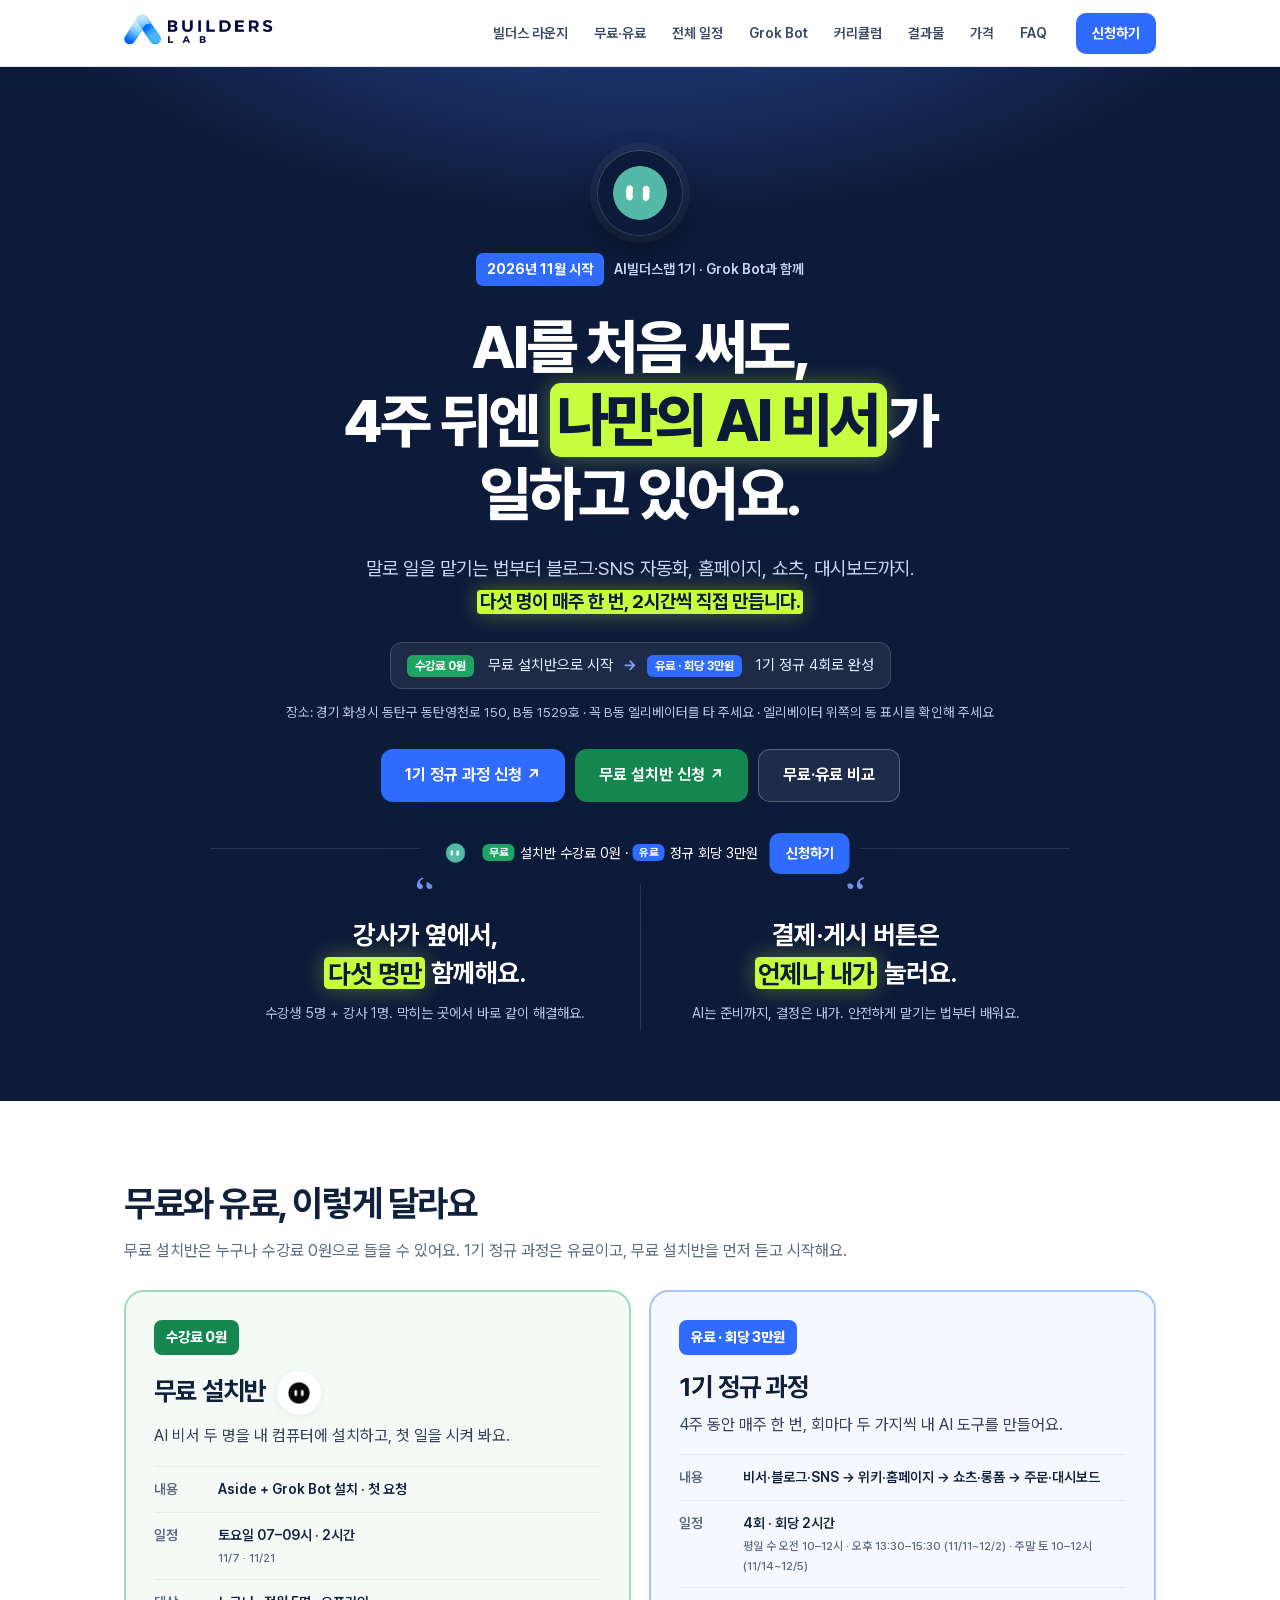
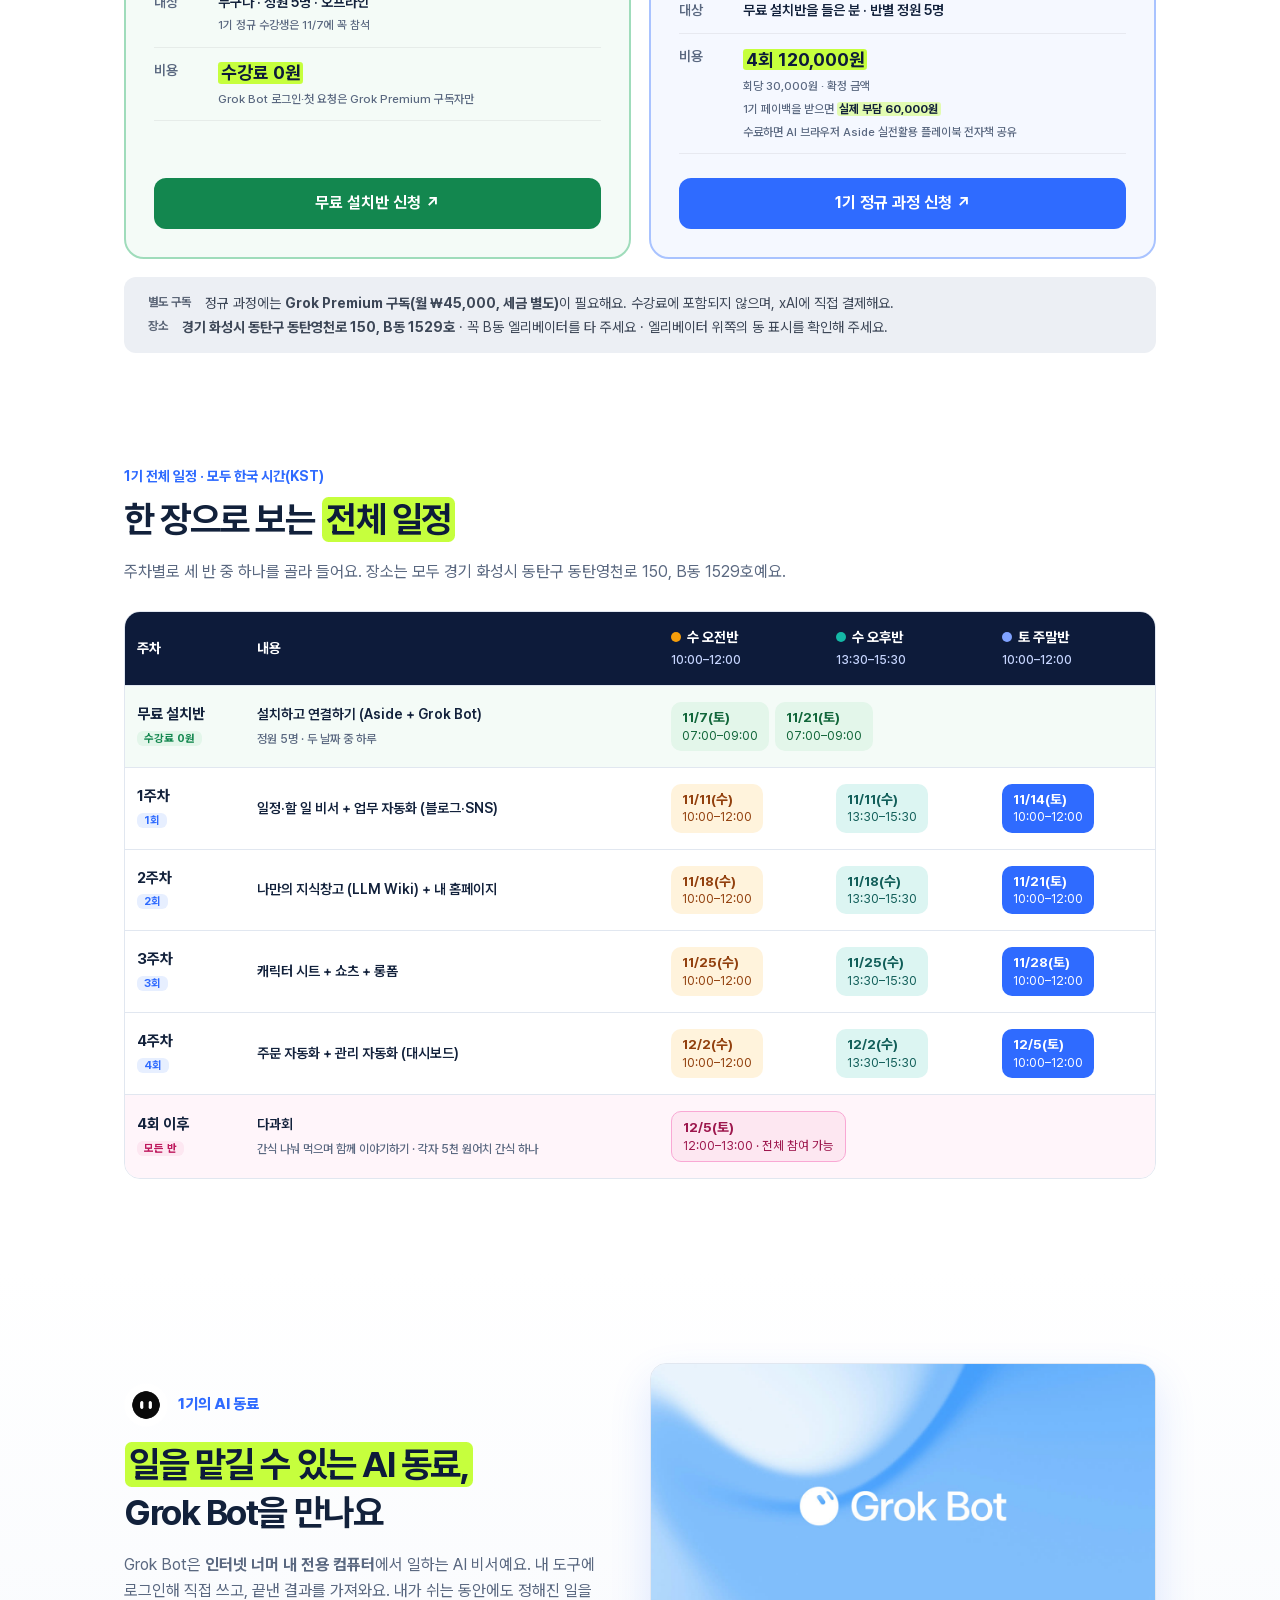
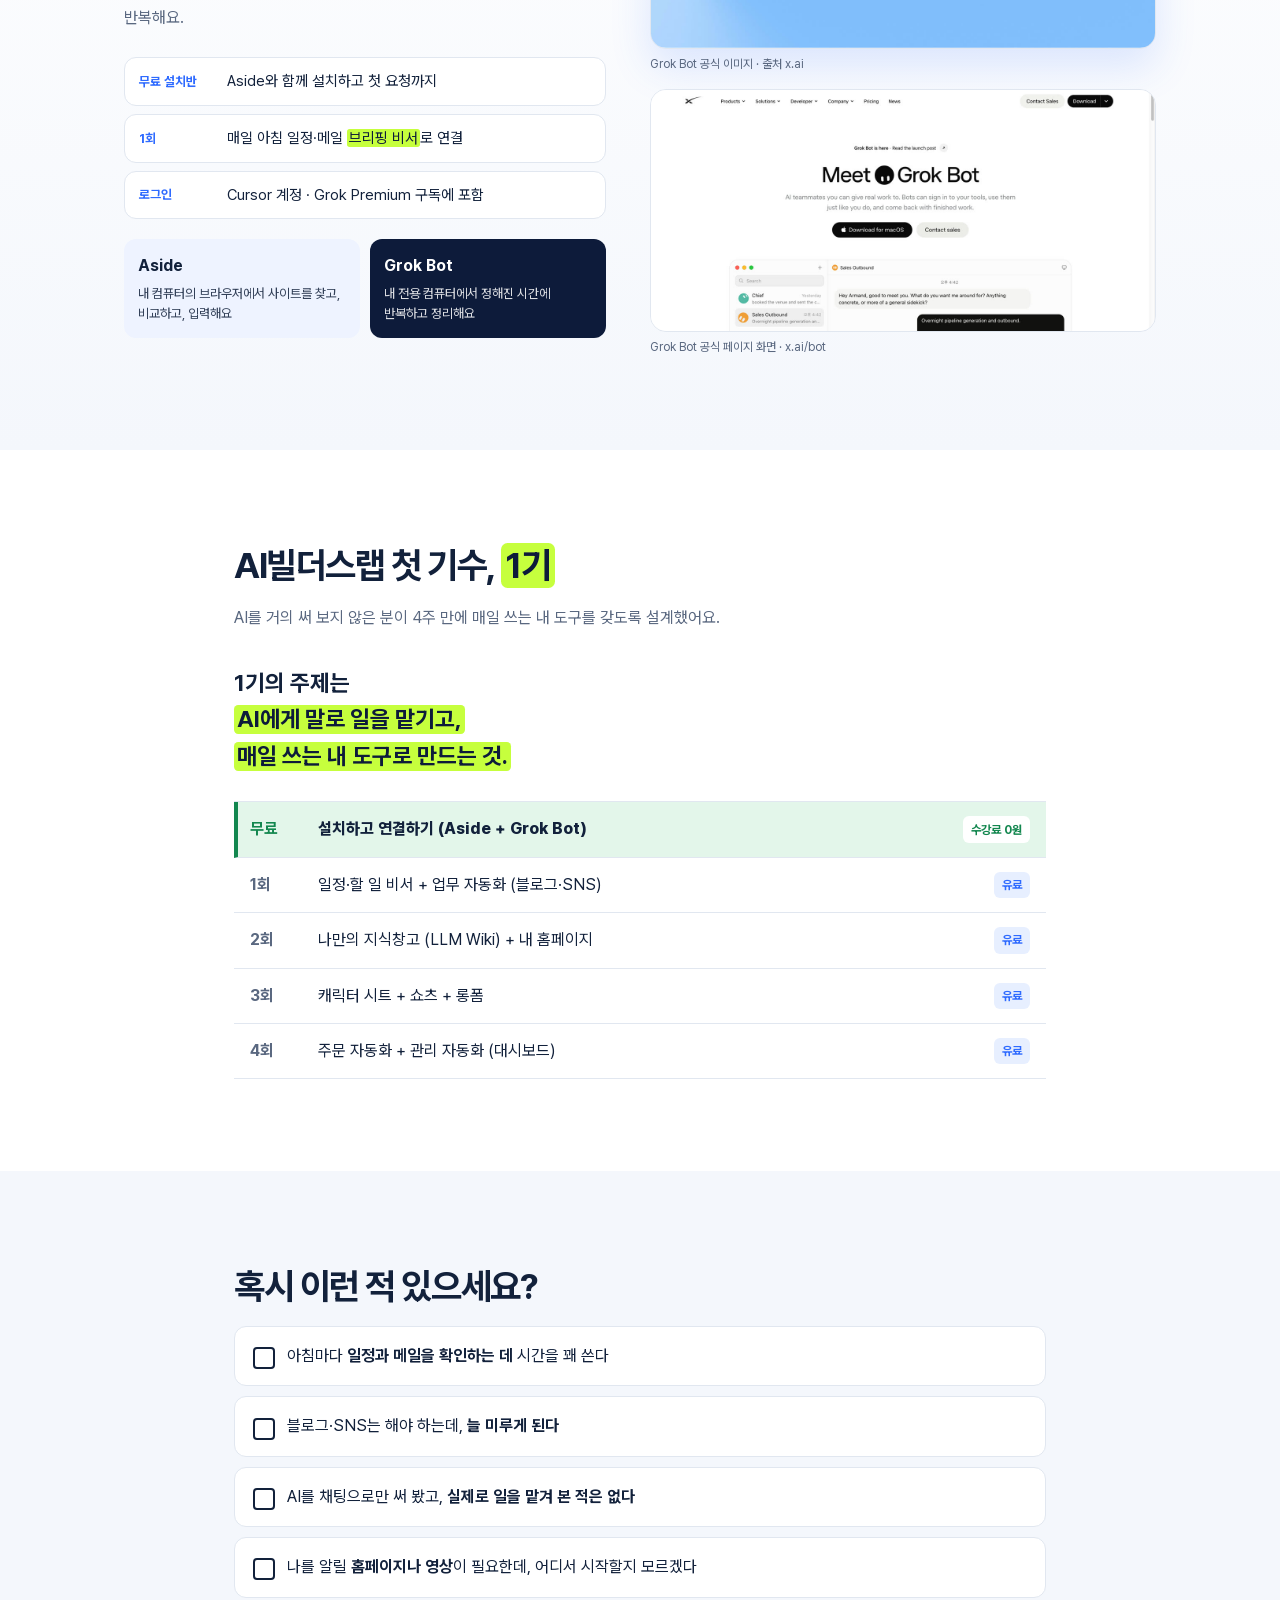
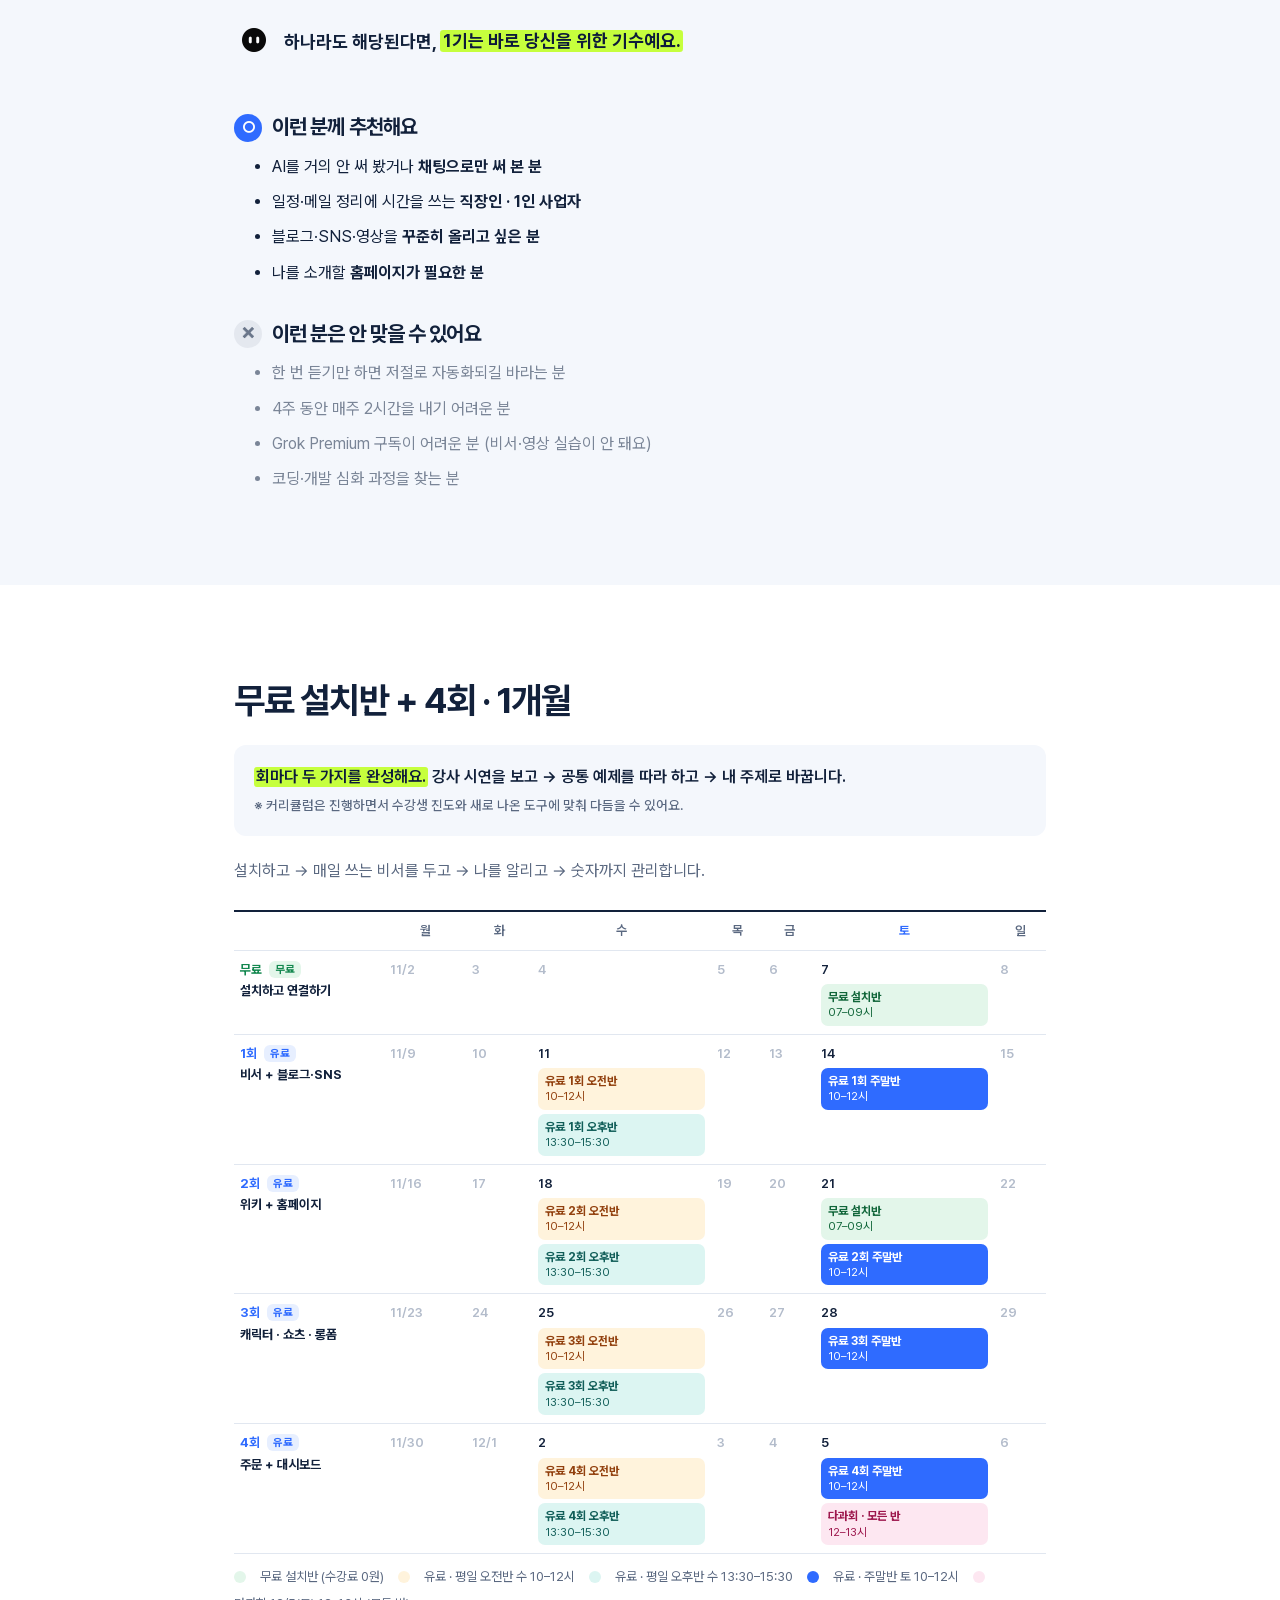
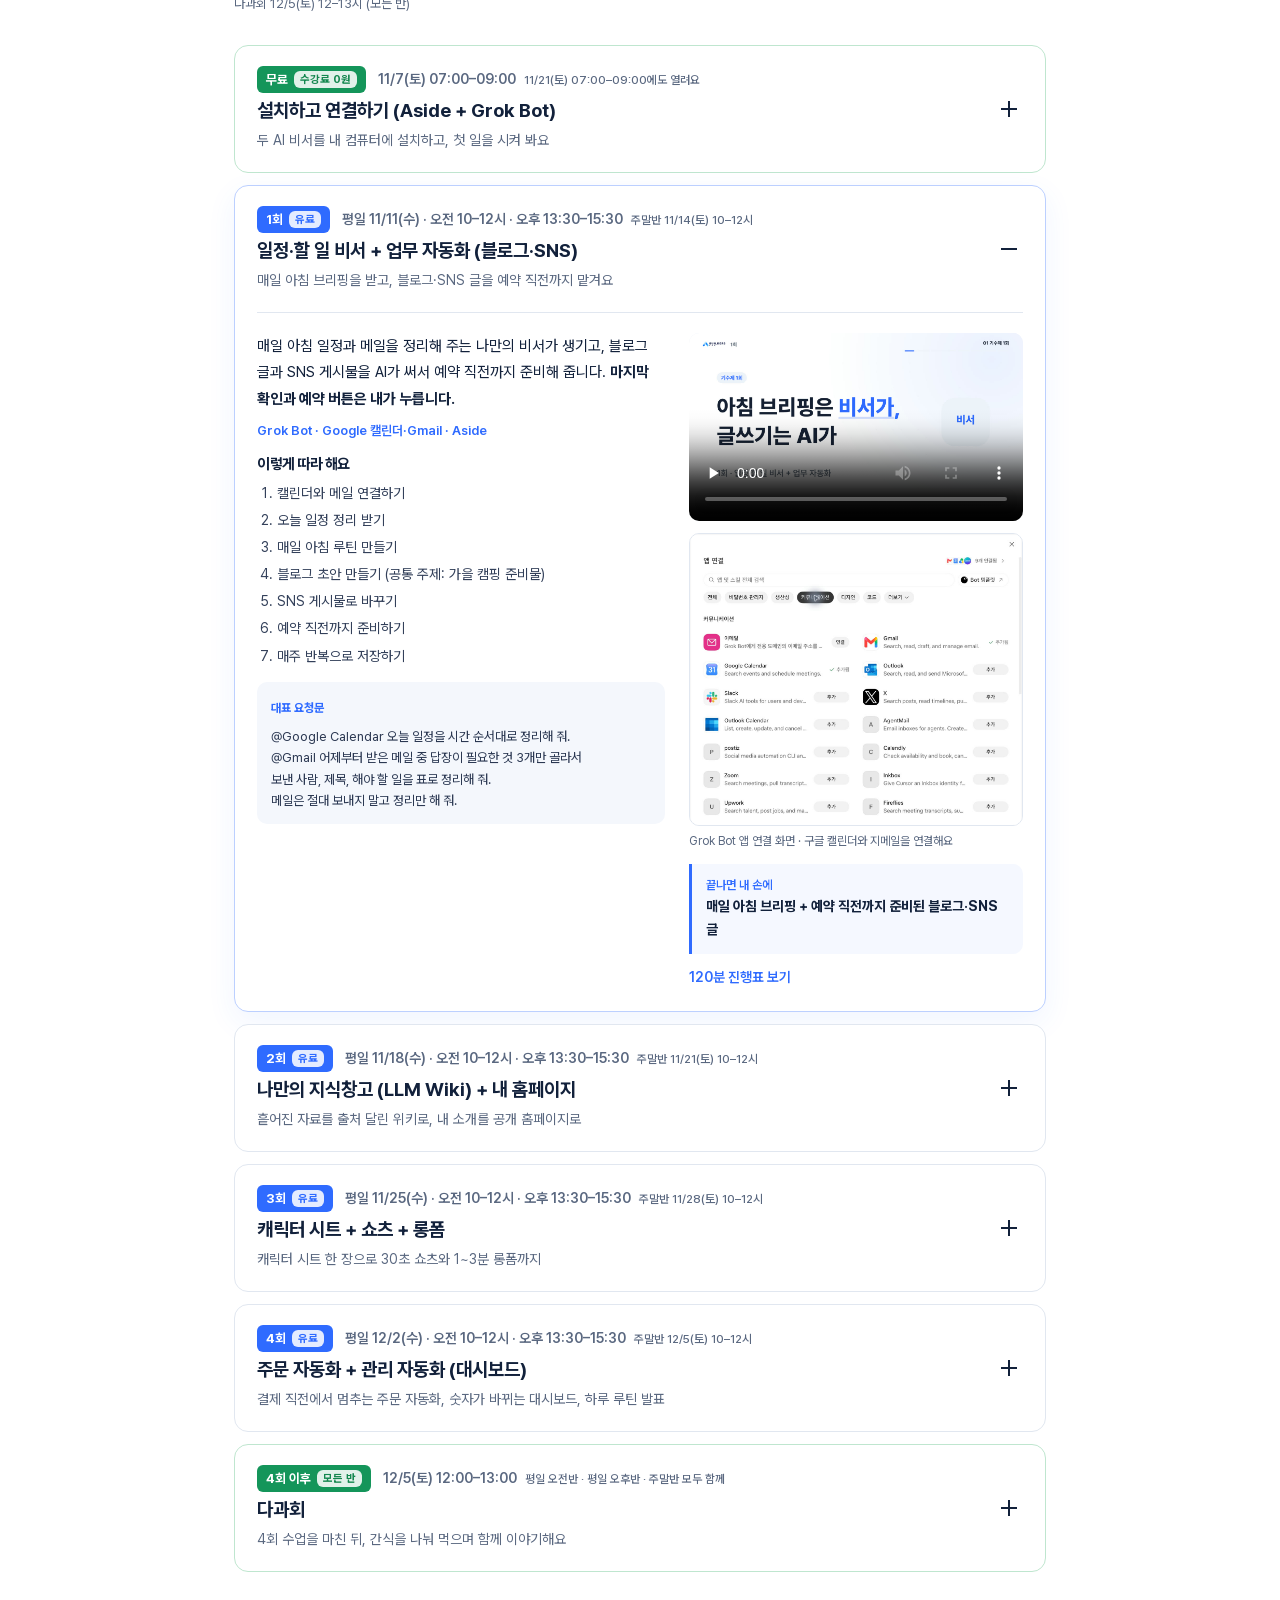
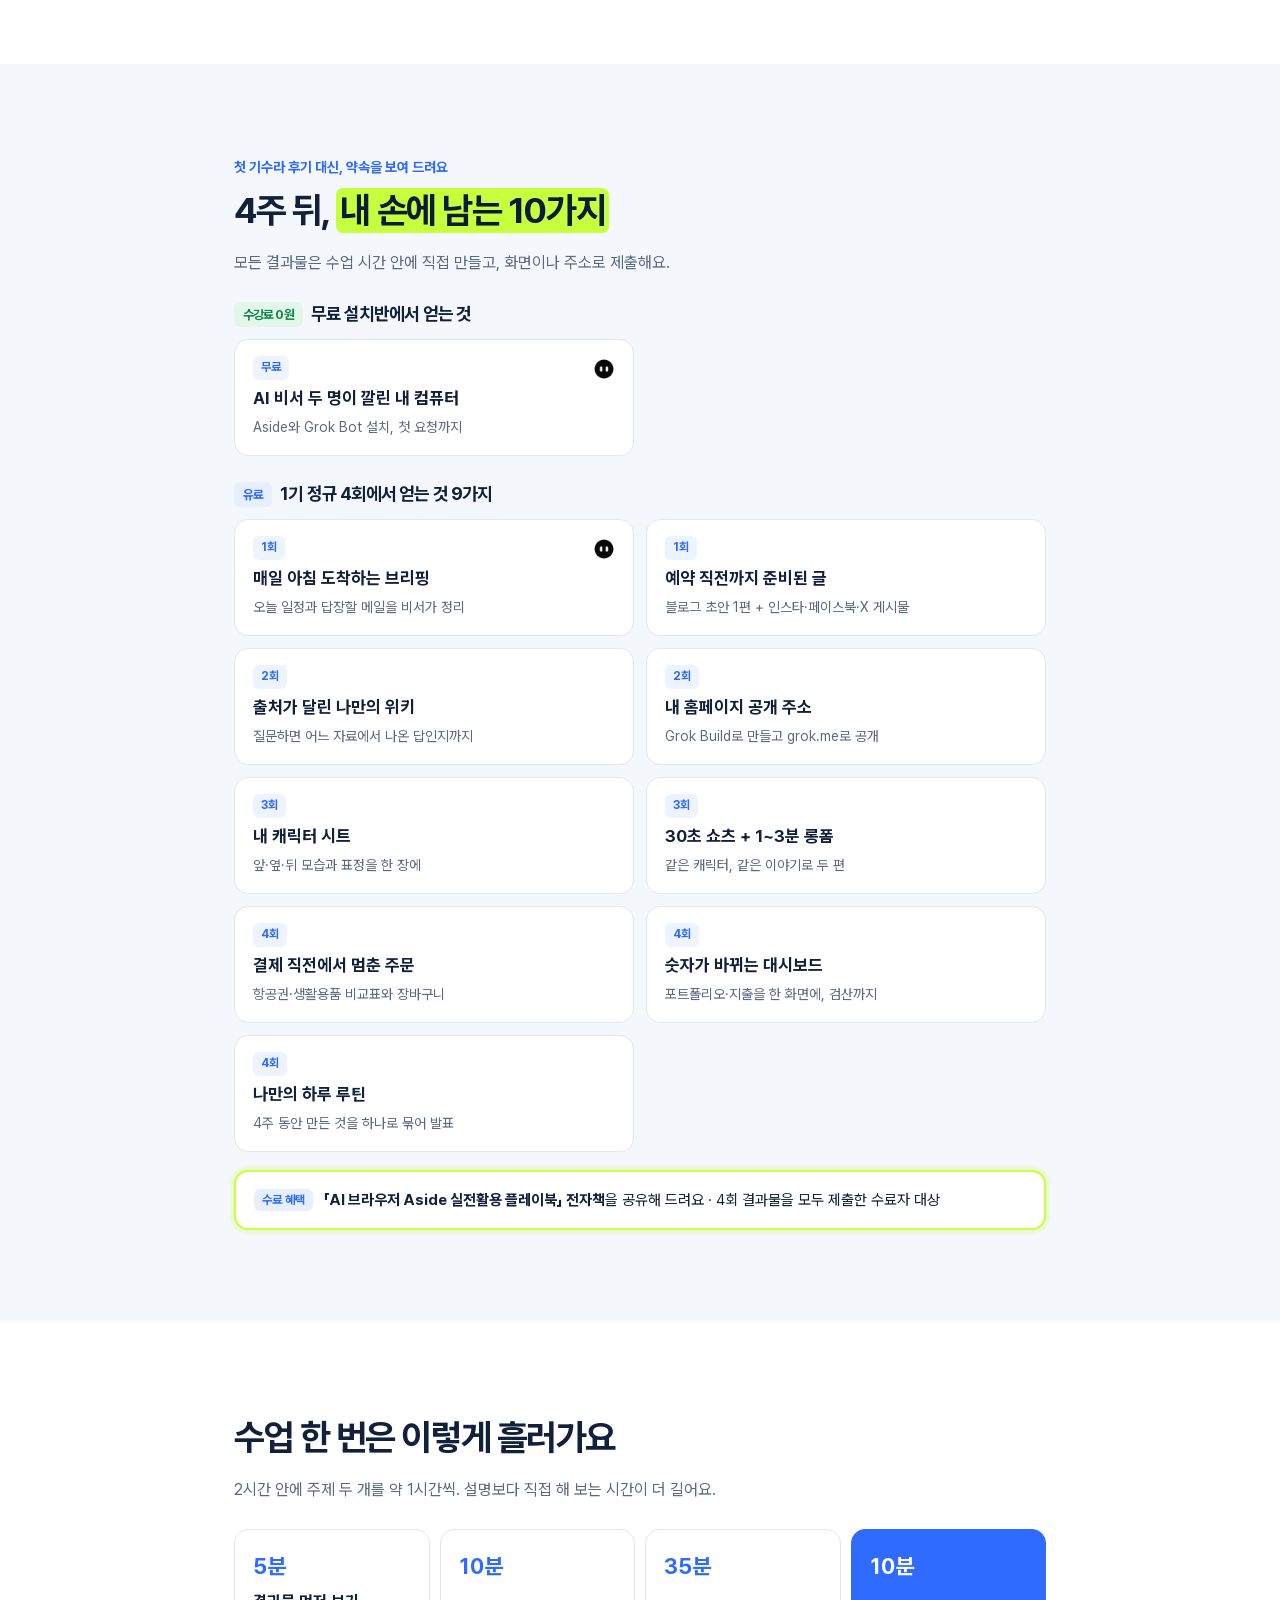
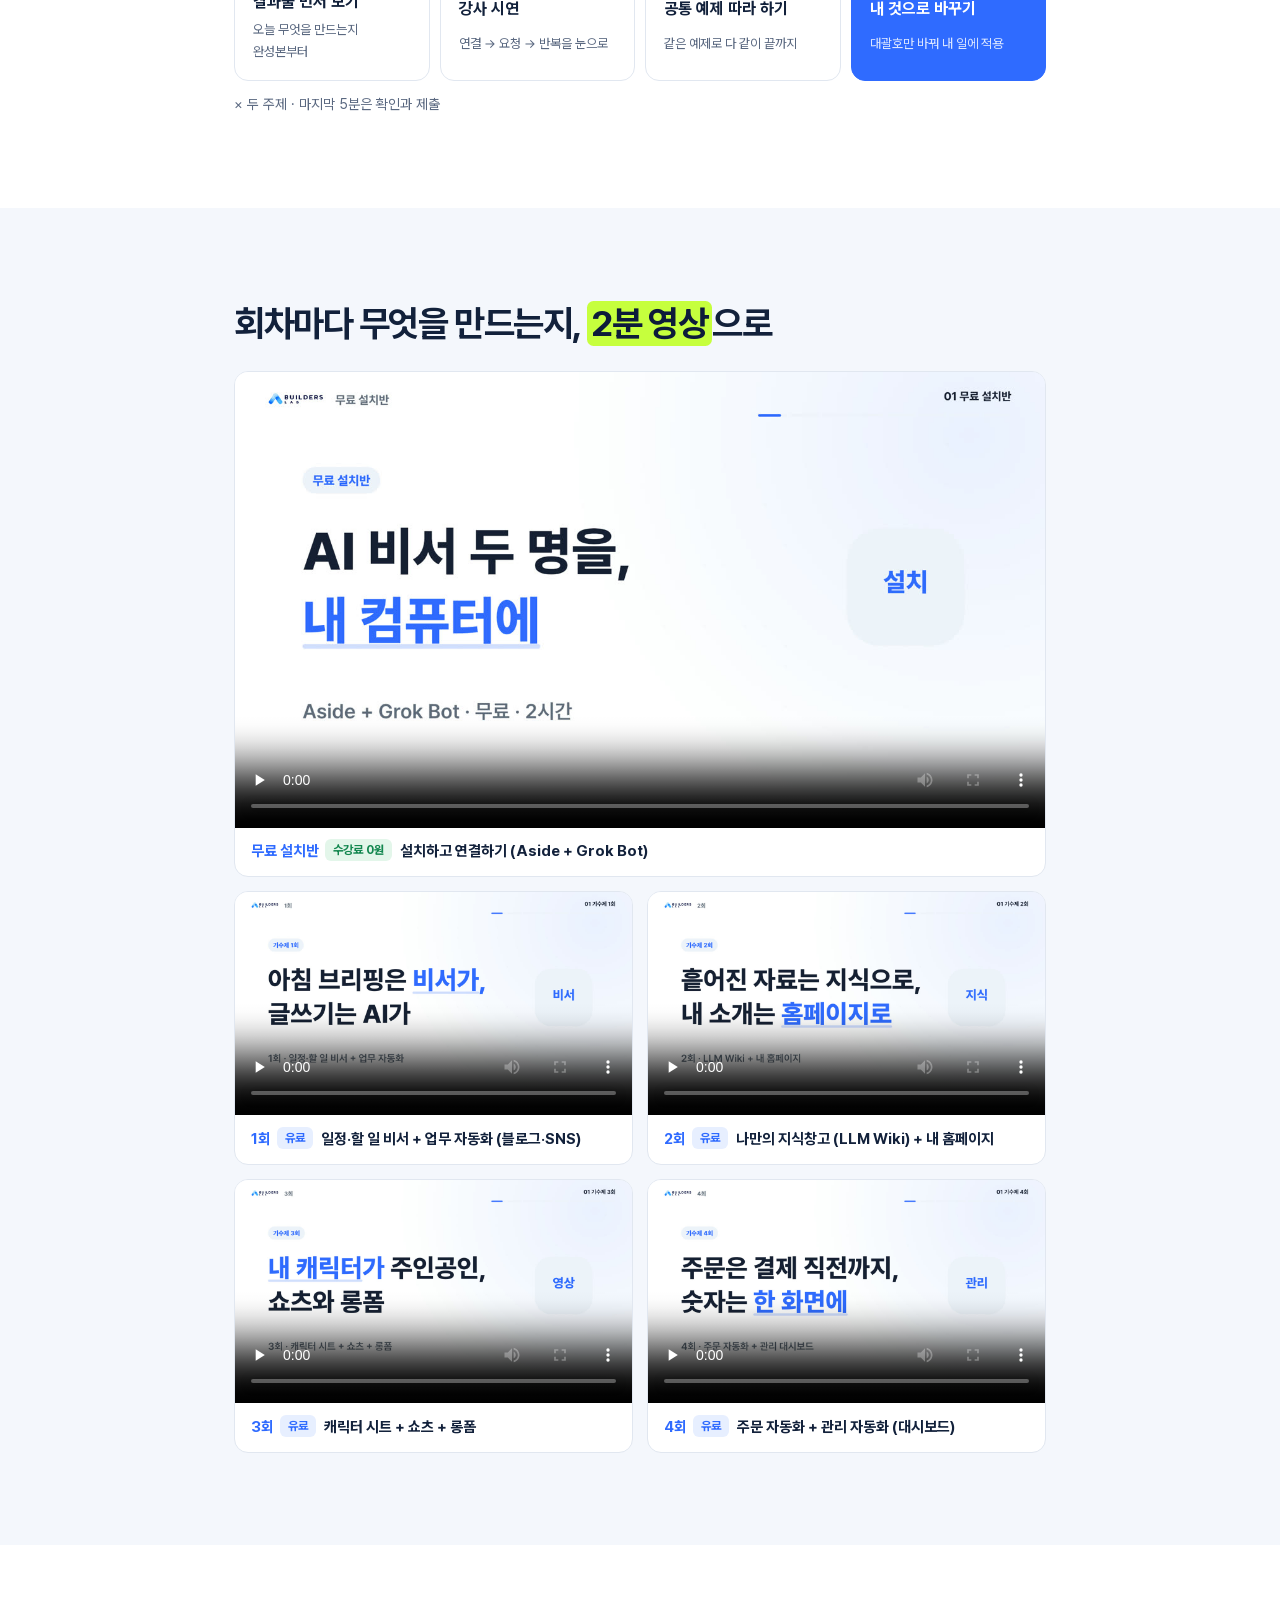
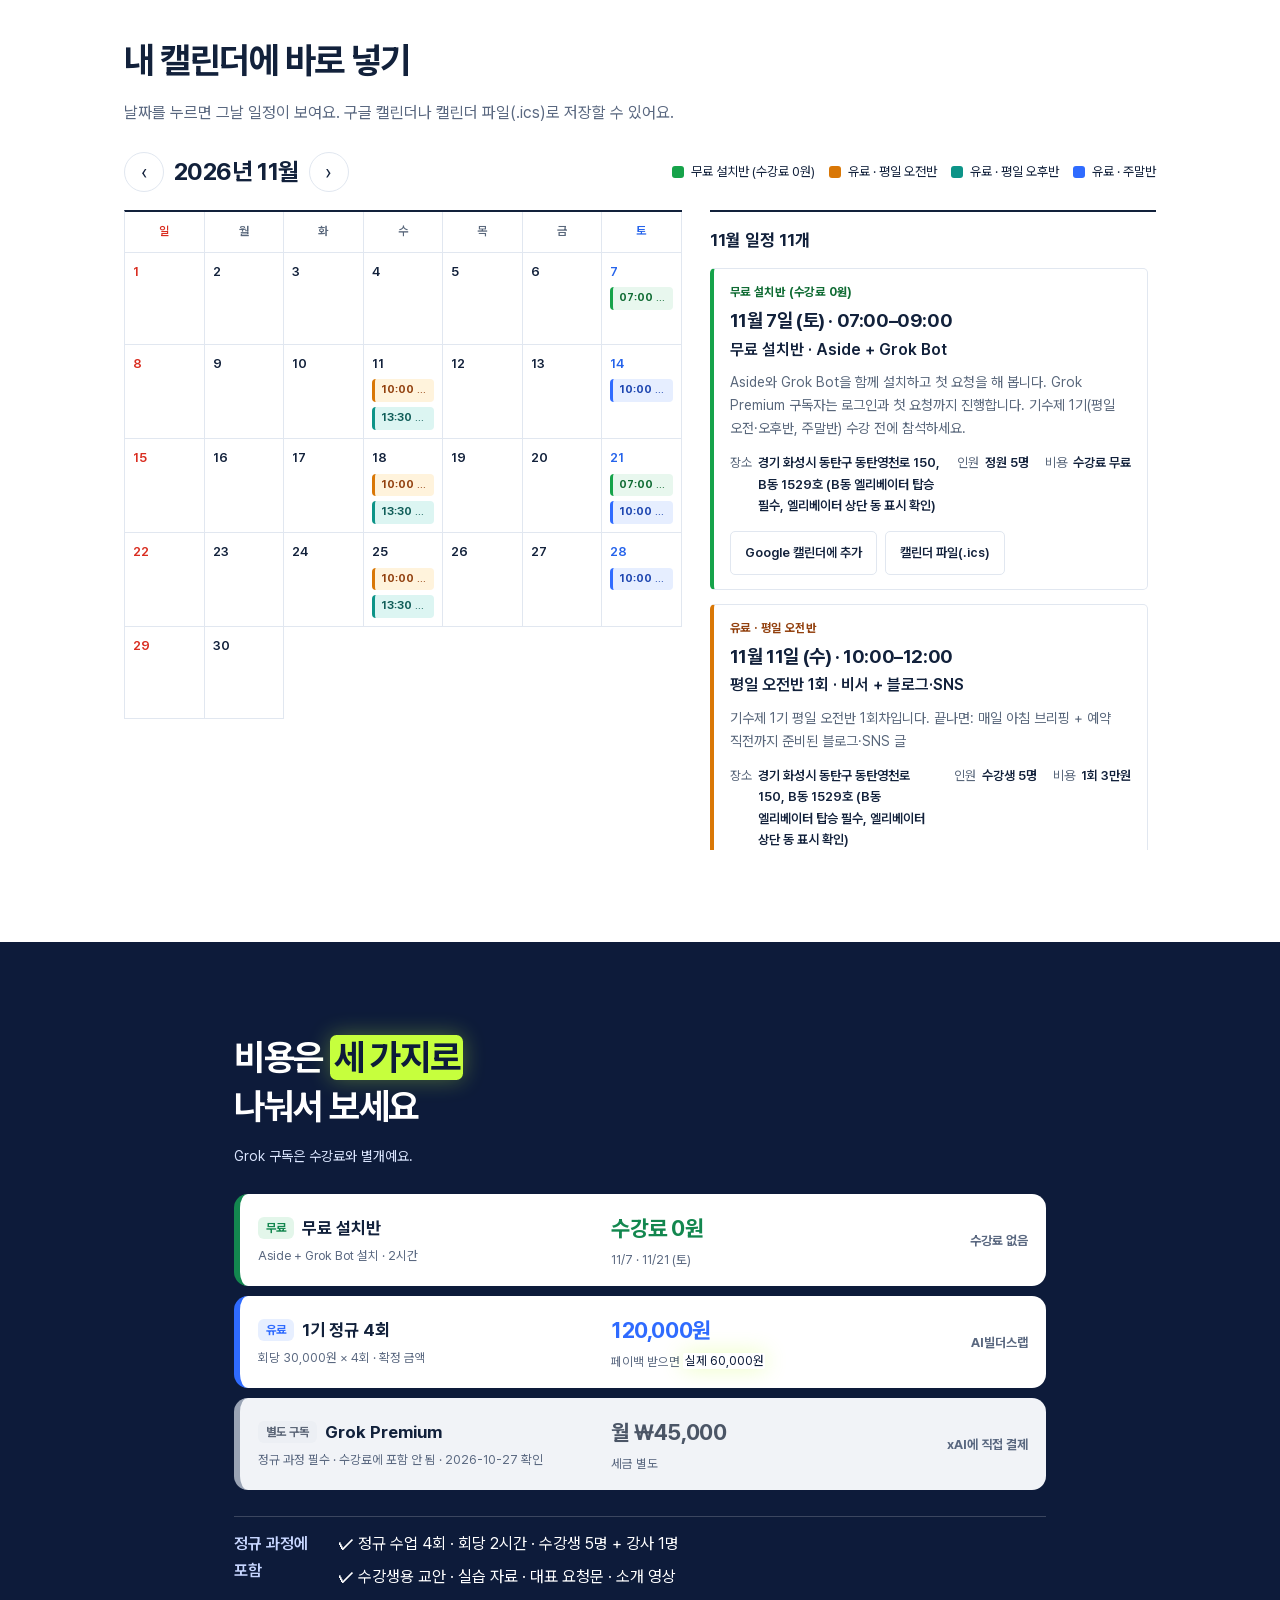
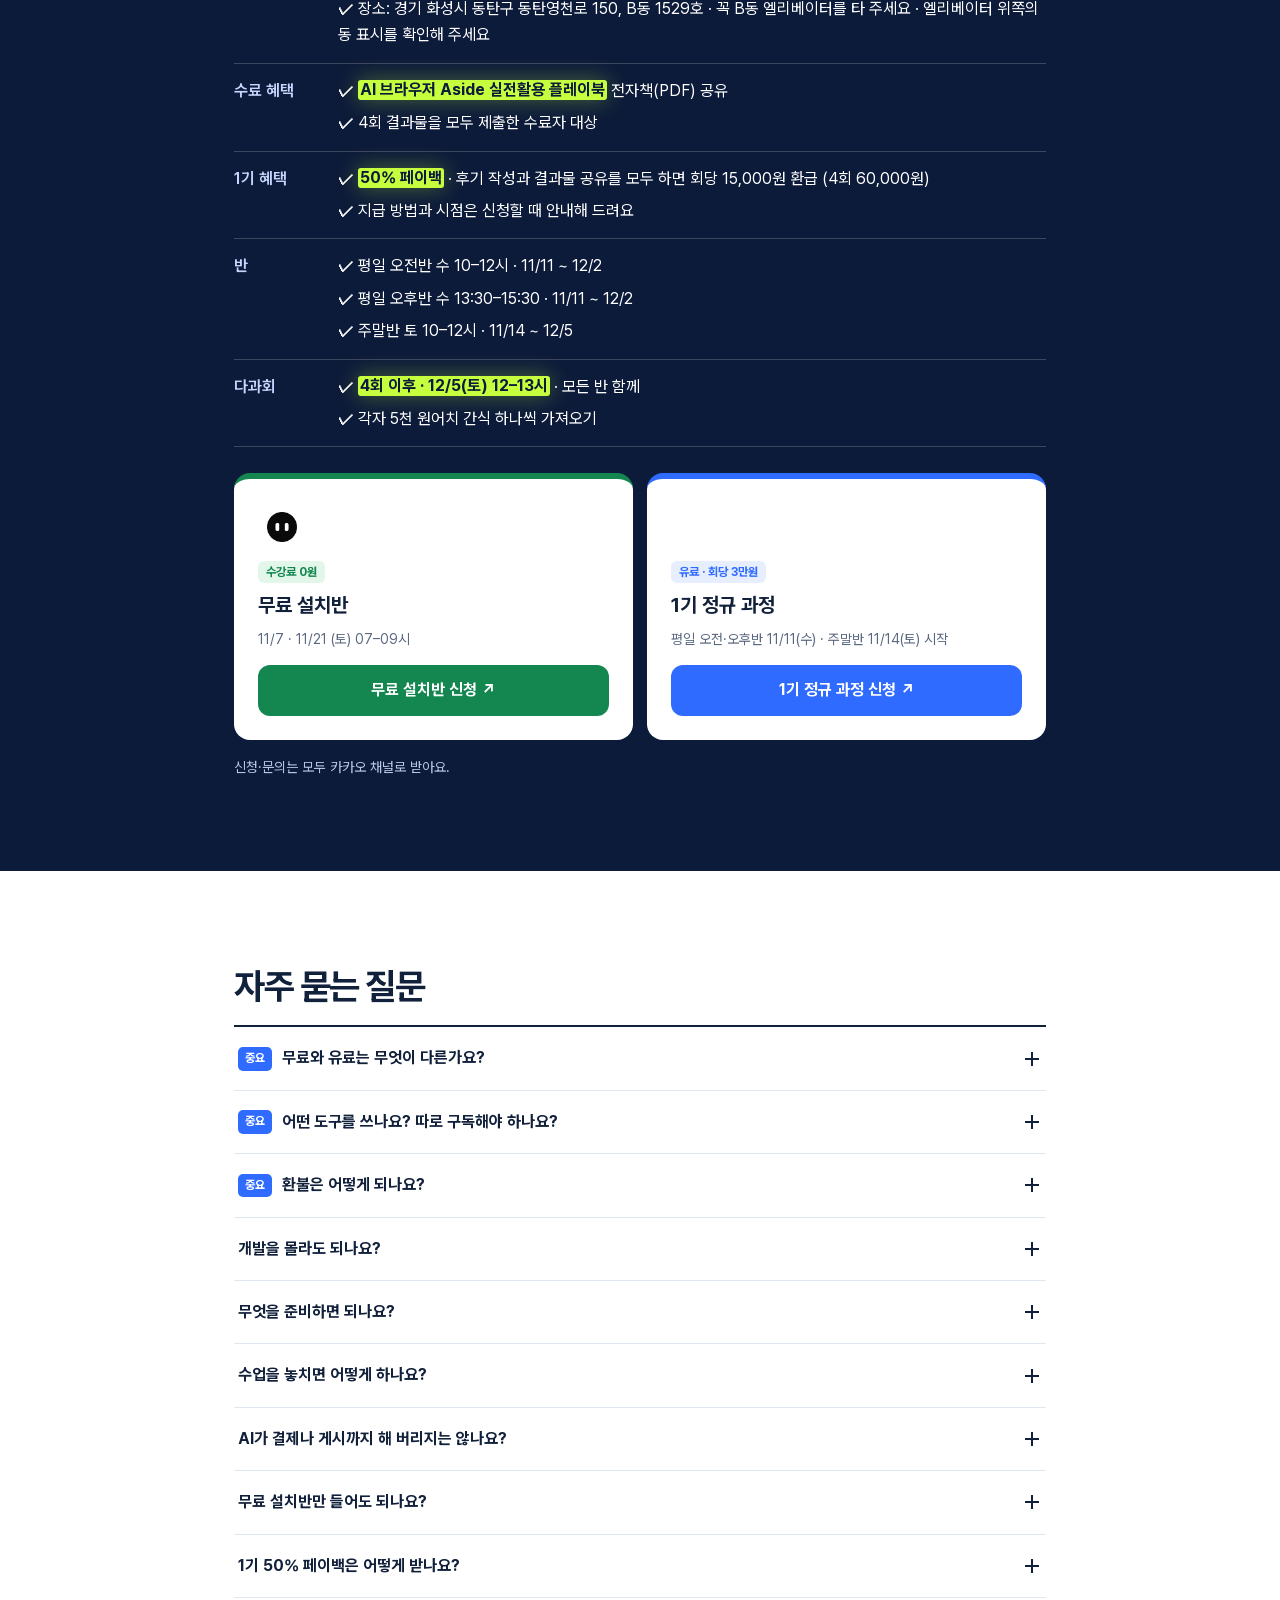
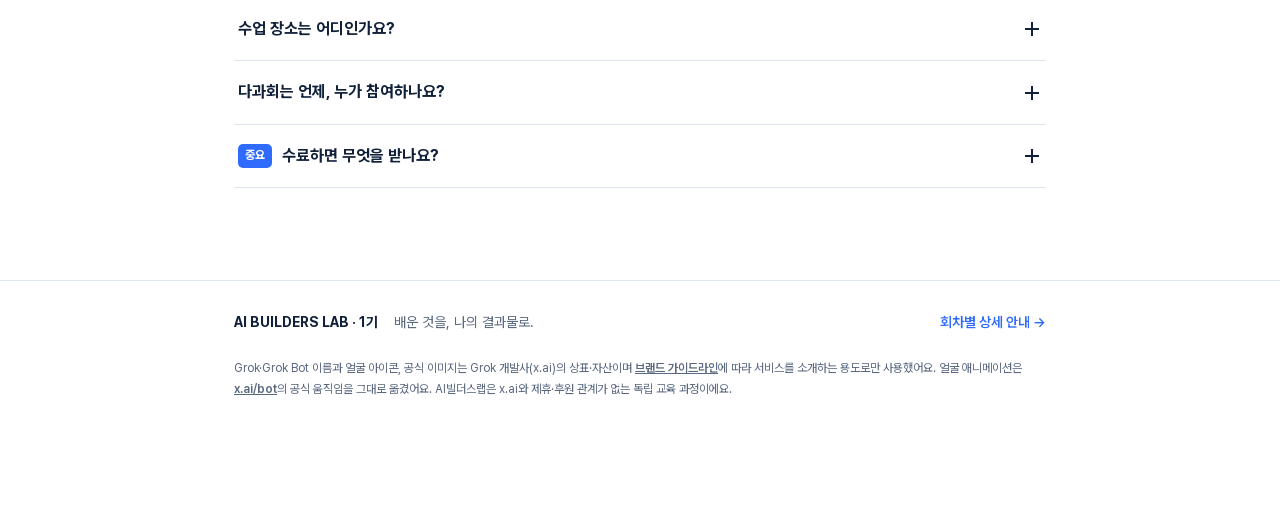
==== index.html @ 54ac7ca2 "AI빌더스랩 1기 페이지: 전체 일정 표, 다과회, 장소·시간 정리" ====
<!doctype html>
<html lang="ko" class="no-js">
<head>
  <script>document.documentElement.className = "js";</script>
  <meta charset="utf-8">
  <meta name="viewport" content="width=device-width,initial-scale=1">
  <title>AI빌더스랩 1기 모집 · AI 비서부터 홈페이지·쇼츠까지 4회 완성</title>
  <meta name="description" content="AI빌더스랩 1기 모집. 무료 설치반 다음 4회 기수제로 AI 비서, 블로그·SNS 자동화, 홈페이지, 쇼츠, 대시보드를 직접 만듭니다. 정원 5명, 11월 시작.">
  <meta property="og:title" content="AI빌더스랩 1기 모집 · 4주 뒤엔 나만의 AI 비서가 일합니다">
  <meta property="og:description" content="무료 설치반 → 4회 · 수강생 5명 · 평일 오전·오후반 11/11, 주말반 11/14 시작 · 12/5(토) 다과회">
  <meta property="og:type" content="website">
  <meta property="og:url" content="https://aihubos.github.io/builderslab-batch1/">
  <meta property="og:image" content="https://aihubos.github.io/builderslab-batch1/assets/cohort1-videos/s1.jpg">
  <meta name="twitter:card" content="summary_large_image">
  <link rel="canonical" href="https://aihubos.github.io/builderslab-batch1/">
  <link rel="icon" type="image/png" href="assets/favicon.png">
  <meta name="theme-color" content="#0d1b3a">
  <link rel="stylesheet" href="fonts/pretendard.css">
  <link rel="stylesheet" href="styles.css">
  <link rel="stylesheet" href="programs.css">
  <link rel="stylesheet" href="recruit1.css">
  <script src="schedule.js" defer></script>
  <script src="recruit1.js" defer></script>
</head>
<body class="recruit">
  <a class="skip-link" href="#main">본문 바로가기</a>
  <header class="r-top"><div class="r-top-in">
    <a class="brand" href="#main" aria-label="AI빌더스랩 1기 모집 처음으로"><img src="assets/brand-wordmark.png" alt="AI빌더스랩" width="170" height="41"></a>
    <nav aria-label="1기 모집 메뉴"><a href="https://lounge.ai-hub-os.com/">빌더스 라운지</a><a href="#tracks">무료·유료</a><a href="#timetable">전체 일정</a><a href="#grokbot">Grok Bot</a><a href="#curriculum">커리큘럼</a><a href="#results">결과물</a><a href="#price">가격</a><a href="#faq">FAQ</a></nav>
    <a class="r-apply" href="https://open.kakao.com/me/aibuilderslab" target="_blank" rel="noopener noreferrer">신청하기</a>
  </div></header>
  <main id="main" tabindex="-1">
    <section class="r-hero"><div class="r-wrap">
      <img class="bot hero-bot" src="assets/grokbot/grokbot-blink-green-navy.gif" width="84" height="84" alt="눈을 깜박이는 Grok Bot 얼굴 아이콘" loading="lazy" decoding="async">
      <p class="r-chip"><b>2026년 11월 시작</b>AI빌더스랩 1기 · Grok Bot과 함께</p>
      <h1>AI를 처음 써도,<br>4주 뒤엔 <mark>나만의 AI 비서</mark>가<br>일하고 있어요.</h1>
      <p class="r-lede">말로 일을 맡기는 법부터 블로그·SNS 자동화, 홈페이지, 쇼츠, 대시보드까지.<br><mark>다섯 명이 매주 한 번, 2시간씩 직접 만듭니다.</mark></p>
      <p class="r-path"><span class="pill free">수강료 0원</span>무료 설치반으로 시작 <b>→</b> <span class="pill paid">유료 · 회당 3만원</span>1기 정규 4회로 완성</p>
      <p class="r-path-note">장소: 경기 화성시 동탄구 동탄영천로 150, B동 1529호 · 꼭 B동 엘리베이터를 타 주세요 · 엘리베이터 위쪽의 동 표시를 확인해 주세요</p>
      <p class="r-cta"><a class="r-btn" href="https://open.kakao.com/me/aibuilderslab" target="_blank" rel="noopener noreferrer">1기 정규 과정 신청 ↗</a><a class="r-btn free" href="https://open.kakao.com/me/aibuilderslab" target="_blank" rel="noopener noreferrer">무료 설치반 신청 ↗</a><a class="r-btn line" href="#tracks">무료·유료 비교</a></p>
      <div class="r-promise">
        <div><span>“</span><strong>강사가 옆에서,<br><mark>다섯 명만</mark> 함께해요.</strong><p>수강생 5명 + 강사 1명. 막히는 곳에서 바로 같이 해결해요.</p></div>
        <div><span>“</span><strong>결제·게시 버튼은<br><mark>언제나 내가</mark> 눌러요.</strong><p>AI는 준비까지, 결정은 내가. 안전하게 맡기는 법부터 배워요.</p></div>
      </div>
    </div></section>

    <section class="r-tracks" id="tracks"><div class="r-wrap">
      <h2>무료와 유료, 이렇게 달라요</h2>
      <p class="r-sub">무료 설치반은 누구나 수강료 0원으로 들을 수 있어요. 1기 정규 과정은 유료이고, 무료 설치반을 먼저 듣고 시작해요.</p>
      <div class="tcard-grid">
        <article class="tcard free"><p class="tcard-badge">수강료 0원</p><h3>무료 설치반 <span class="bot-chip"><img class="bot" src="assets/grokbot/grokbot-blink-black-white.gif" width="34" height="34" alt="Grok Bot 얼굴 아이콘" loading="lazy" decoding="async"></span></h3><p class="tcard-one">AI 비서 두 명을 내 컴퓨터에 설치하고, 첫 일을 시켜 봐요.</p>
          <dl><div><dt>내용</dt><dd>Aside + Grok Bot 설치 · 첫 요청</dd></div><div><dt>일정</dt><dd>토요일 07–09시 · 2시간<small>11/7 · 11/21</small></dd></div><div><dt>대상</dt><dd>누구나 · 정원 5명 · 오프라인<small>1기 정규 수강생은 11/7에 꼭 참석</small></dd></div><div><dt>비용</dt><dd><strong><mark>수강료 0원</mark></strong><small>Grok Bot 로그인·첫 요청은 Grok Premium 구독자만</small></dd></div></dl>
          <a class="r-btn free" href="https://open.kakao.com/me/aibuilderslab" target="_blank" rel="noopener noreferrer">무료 설치반 신청 ↗</a></article>
        <article class="tcard paid"><p class="tcard-badge">유료 · 회당 3만원</p><h3>1기 정규 과정</h3><p class="tcard-one">4주 동안 매주 한 번, 회마다 두 가지씩 내 AI 도구를 만들어요.</p>
          <dl><div><dt>내용</dt><dd>비서·블로그·SNS → 위키·홈페이지 → 쇼츠·롱폼 → 주문·대시보드</dd></div><div><dt>일정</dt><dd>4회 · 회당 2시간<small>평일 수 오전 10–12시 · 오후 13:30–15:30 (11/11~12/2) · 주말 토 10–12시 (11/14~12/5)</small></dd></div><div><dt>대상</dt><dd>무료 설치반을 들은 분 · 반별 정원 5명</dd></div><div><dt>비용</dt><dd><strong><mark>4회 120,000원</mark></strong><small>회당 30,000원 · 확정 금액</small><small>1기 페이백을 받으면 <b>실제 부담 60,000원</b></small><small>수료하면 AI 브라우저 Aside 실전활용 플레이북 전자책 공유</small></dd></div></dl>
          <a class="r-btn" href="https://open.kakao.com/me/aibuilderslab" target="_blank" rel="noopener noreferrer">1기 정규 과정 신청 ↗</a></article>
      </div>
      <p class="tcard-sub"><em class="pill sub">별도 구독</em>정규 과정에는 <strong>Grok Premium 구독(월 ₩45,000, 세금 별도)</strong>이 필요해요. 수강료에 포함되지 않으며, xAI에 직접 결제해요.<br><em class="pill sub">장소</em><strong>경기 화성시 동탄구 동탄영천로 150, B동 1529호</strong> · 꼭 B동 엘리베이터를 타 주세요 · 엘리베이터 위쪽의 동 표시를 확인해 주세요.</p>
    </div></section>

    <section class="r-sec" id="timetable"><div class="r-wrap"><p class="r-kicker">1기 전체 일정 · 모두 한국 시간(KST)</p><h2>한 장으로 보는 <mark>전체 일정</mark></h2><p class="r-sub">주차별로 세 반 중 하나를 골라 들어요. 장소는 모두 경기 화성시 동탄구 동탄영천로 150, B동 1529호예요.</p><div class="tt-scroll"><table class="tt"><thead><tr><th scope="col">주차</th><th scope="col">내용</th><th scope="col"><span class="tt-dot morning"></span>수 오전반<small>10:00–12:00</small></th><th scope="col"><span class="tt-dot afternoon"></span>수 오후반<small>13:30–15:30</small></th><th scope="col"><span class="tt-dot weekend"></span>토 주말반<small>10:00–12:00</small></th></tr></thead><tbody><tr class="tt-free"><th scope="row" data-label="주차"><b>무료 설치반</b><em class="pill free">수강료 0원</em></th><td class="tt-topic" data-label="내용">설치하고 연결하기 (Aside + Grok Bot)<small>정원 5명 · 두 날짜 중 하루</small></td><td colspan="3" class="tt-span" data-label="일정"><span class="tt-chip free"><b>11/7(토)</b>07:00–09:00</span><span class="tt-chip free"><b>11/21(토)</b>07:00–09:00</span></td></tr><tr><th scope="row" data-label="주차"><b>1주차</b><em class="pill paid">1회</em></th><td class="tt-topic" data-label="내용">일정·할 일 비서 + 업무 자동화 (블로그·SNS)</td><td data-label="수 오전반"><span class="tt-chip morning"><b>11/11(수)</b>10:00–12:00</span></td><td data-label="수 오후반"><span class="tt-chip afternoon"><b>11/11(수)</b>13:30–15:30</span></td><td data-label="토 주말반"><span class="tt-chip weekend"><b>11/14(토)</b>10:00–12:00</span></td></tr><tr><th scope="row" data-label="주차"><b>2주차</b><em class="pill paid">2회</em></th><td class="tt-topic" data-label="내용">나만의 지식창고 (LLM Wiki) + 내 홈페이지</td><td data-label="수 오전반"><span class="tt-chip morning"><b>11/18(수)</b>10:00–12:00</span></td><td data-label="수 오후반"><span class="tt-chip afternoon"><b>11/18(수)</b>13:30–15:30</span></td><td data-label="토 주말반"><span class="tt-chip weekend"><b>11/21(토)</b>10:00–12:00</span></td></tr><tr><th scope="row" data-label="주차"><b>3주차</b><em class="pill paid">3회</em></th><td class="tt-topic" data-label="내용">캐릭터 시트 + 쇼츠 + 롱폼</td><td data-label="수 오전반"><span class="tt-chip morning"><b>11/25(수)</b>10:00–12:00</span></td><td data-label="수 오후반"><span class="tt-chip afternoon"><b>11/25(수)</b>13:30–15:30</span></td><td data-label="토 주말반"><span class="tt-chip weekend"><b>11/28(토)</b>10:00–12:00</span></td></tr><tr><th scope="row" data-label="주차"><b>4주차</b><em class="pill paid">4회</em></th><td class="tt-topic" data-label="내용">주문 자동화 + 관리 자동화 (대시보드)</td><td data-label="수 오전반"><span class="tt-chip morning"><b>12/2(수)</b>10:00–12:00</span></td><td data-label="수 오후반"><span class="tt-chip afternoon"><b>12/2(수)</b>13:30–15:30</span></td><td data-label="토 주말반"><span class="tt-chip weekend"><b>12/5(토)</b>10:00–12:00</span></td></tr><tr class="tt-party"><th scope="row" data-label="주차"><b>4회 이후</b><em class="pill party">모든 반</em></th><td class="tt-topic" data-label="내용">다과회<small>간식 나눠 먹으며 함께 이야기하기 · 각자 5천 원어치 간식 하나</small></td><td colspan="3" class="tt-span" data-label="일정"><span class="tt-chip party"><b>12/5(토)</b>12:00–13:00 · 전체 참여 가능</span></td></tr></tbody></table></div></div></section>

    <section class="r-sec gb" id="grokbot"><div class="r-wrap gb-grid">
      <div class="gb-copy">
        <p class="gb-kicker"><img class="bot" src="assets/grokbot/grokbot-blink-black-white.gif" width="44" height="44" alt="Grok Bot 얼굴 아이콘" loading="lazy" decoding="async"><span>1기의 AI 동료</span></p>
        <h2><mark>일을 맡길 수 있는 AI 동료,</mark><br>Grok Bot을 만나요</h2>
        <p class="r-sub">Grok Bot은 <strong>인터넷 너머 내 전용 컴퓨터</strong>에서 일하는 AI 비서예요. 내 도구에 로그인해 직접 쓰고, 끝낸 결과를 가져와요. 내가 쉬는 동안에도 정해진 일을 반복해요.</p>
        <ul class="gb-facts">
          <li><b>무료 설치반</b><span>Aside와 함께 설치하고 첫 요청까지</span></li>
          <li><b>1회</b><span>매일 아침 일정·메일 <mark>브리핑 비서</mark>로 연결</span></li>
          <li><b>로그인</b><span>Cursor 계정 · Grok Premium 구독에 포함</span></li>
        </ul>
        <div class="gb-vs"><div><strong>Aside</strong><span>내 컴퓨터의 브라우저에서 사이트를 찾고, 비교하고, 입력해요</span></div><div><strong>Grok Bot</strong><span>내 전용 컴퓨터에서 정해진 시간에 반복하고 정리해요</span></div></div>
      </div>
      <div class="gb-media">
        <figure class="gb-og"><img src="assets/grokbot/grok-bot-og.jpg" width="1200" height="675" alt="Grok Bot 공식 대표 이미지: 파란 배경에 Grok Bot 얼굴 아이콘과 이름" loading="lazy" decoding="async"><figcaption>Grok Bot 공식 이미지 · 출처 x.ai</figcaption></figure>
        <figure class="gb-shot"><img src="assets/shots/grokbot-00-download.jpg" width="1600" height="768" alt="Grok Bot 공식 페이지 화면: Meet Grok Bot 제목과 macOS 다운로드 버튼" loading="lazy" decoding="async"><figcaption>Grok Bot 공식 페이지 화면 · x.ai/bot</figcaption></figure>
      </div>
    </div></section>

    <section class="r-sec"><div class="r-narrow">
      <h2>AI빌더스랩 첫 기수, <mark>1기</mark></h2>
      <p class="r-sub">AI를 거의 써 보지 않은 분이 4주 만에 매일 쓰는 내 도구를 갖도록 설계했어요.</p>
      <p class="r-theme">1기의 주제는<br><mark>AI에게 말로 일을 맡기고,</mark><br><mark>매일 쓰는 내 도구로 만드는 것.</mark></p>
      <ol class="r-list"><li class=free-on><span>무료</span>설치하고 연결하기 (Aside + Grok Bot)<em class="pill free">수강료 0원</em></li><li><span>1회</span>일정·할 일 비서 + 업무 자동화 (블로그·SNS)<em class="pill paid">유료</em></li><li><span>2회</span>나만의 지식창고 (LLM Wiki) + 내 홈페이지<em class="pill paid">유료</em></li><li><span>3회</span>캐릭터 시트 + 쇼츠 + 롱폼<em class="pill paid">유료</em></li><li><span>4회</span>주문 자동화 + 관리 자동화 (대시보드)<em class="pill paid">유료</em></li></ol>
    </div></section>

    <section class="r-sec wash"><div class="r-narrow">
      <h2>혹시 이런 적 있으세요?</h2>
      <ul class="r-pain">
        <li>아침마다 <strong>일정과 메일을 확인하는 데</strong> 시간을 꽤 쓴다</li>
        <li>블로그·SNS는 해야 하는데, <strong>늘 미루게 된다</strong></li>
        <li>AI를 채팅으로만 써 봤고, <strong>실제로 일을 맡겨 본 적은 없다</strong></li>
        <li>나를 알릴 <strong>홈페이지나 영상</strong>이 필요한데, 어디서 시작할지 모르겠다</li>
      </ul>
      <p class="r-pain-foot"><img class="bot inline-bot" src="assets/grokbot/grokbot-blink-black-wash.gif" width="40" height="40" alt="Grok Bot 얼굴 아이콘" loading="lazy" decoding="async">하나라도 해당된다면, <mark>1기는 바로 당신을 위한 기수예요.</mark></p>
      <div class="r-fit">
        <div class="yes"><h3><span>○</span>이런 분께 추천해요</h3><ul><li>AI를 거의 안 써 봤거나 <strong>채팅으로만 써 본 분</strong></li><li>일정·메일 정리에 시간을 쓰는 <strong>직장인 · 1인 사업자</strong></li><li>블로그·SNS·영상을 <strong>꾸준히 올리고 싶은 분</strong></li><li>나를 소개할 <strong>홈페이지가 필요한 분</strong></li></ul></div>
        <div class="no"><h3><span>✕</span>이런 분은 안 맞을 수 있어요</h3><ul><li>한 번 듣기만 하면 저절로 자동화되길 바라는 분</li><li>4주 동안 매주 2시간을 내기 어려운 분</li><li>Grok Premium 구독이 어려운 분 (비서·영상 실습이 안 돼요)</li><li>코딩·개발 심화 과정을 찾는 분</li></ul></div>
      </div>
    </div></section>

    <section class="r-sec" id="curriculum"><div class="r-narrow">
      <h2>무료 설치반 + 4회 · 1개월</h2>
      <p class="r-box"><mark>회마다 두 가지를 완성해요.</mark> 강사 시연을 보고 → 공통 예제를 따라 하고 → 내 주제로 바꿉니다.<br><small>※ 커리큘럼은 진행하면서 수강생 진도와 새로 나온 도구에 맞춰 다듬을 수 있어요.</small></p>
      <p class="r-sub">설치하고 → 매일 쓰는 비서를 두고 → 나를 알리고 → 숫자까지 관리합니다.</p>
      <div class="week-scroll"><table class="week"><thead><tr><th></th><th scope="col">월</th><th scope="col">화</th><th scope="col">수</th><th scope="col">목</th><th scope="col">금</th><th scope="col">토</th><th scope="col">일</th></tr></thead><tbody><tr class="free"><th scope="row"><b>무료 <em class="pill free">무료</em></b><span>설치하고 연결하기</span></th><td class=""><span class="d">11/2</span></td><td class=""><span class="d">3</span></td><td class=""><span class="d">4</span></td><td class=""><span class="d">5</span></td><td class=""><span class="d">6</span></td><td class="has"><span class="d">7</span><span class="ev free"><b>무료 설치반</b>07–09시</span></td><td class=""><span class="d">8</span></td></tr><tr class="paid"><th scope="row"><b>1회 <em class="pill paid">유료</em></b><span>비서 + 블로그·SNS</span></th><td class=""><span class="d">11/9</span></td><td class=""><span class="d">10</span></td><td class="has"><span class="d">11</span><span class="ev morning"><b>유료 1회 오전반</b>10–12시</span><span class="ev afternoon"><b>유료 1회 오후반</b>13:30–15:30</span></td><td class=""><span class="d">12</span></td><td class=""><span class="d">13</span></td><td class="has"><span class="d">14</span><span class="ev weekend"><b>유료 1회 주말반</b>10–12시</span></td><td class=""><span class="d">15</span></td></tr><tr class="paid"><th scope="row"><b>2회 <em class="pill paid">유료</em></b><span>위키 + 홈페이지</span></th><td class=""><span class="d">11/16</span></td><td class=""><span class="d">17</span></td><td class="has"><span class="d">18</span><span class="ev morning"><b>유료 2회 오전반</b>10–12시</span><span class="ev afternoon"><b>유료 2회 오후반</b>13:30–15:30</span></td><td class=""><span class="d">19</span></td><td class=""><span class="d">20</span></td><td class="has"><span class="d">21</span><span class="ev free"><b>무료 설치반</b>07–09시</span><span class="ev weekend"><b>유료 2회 주말반</b>10–12시</span></td><td class=""><span class="d">22</span></td></tr><tr class="paid"><th scope="row"><b>3회 <em class="pill paid">유료</em></b><span>캐릭터 · 쇼츠 · 롱폼</span></th><td class=""><span class="d">11/23</span></td><td class=""><span class="d">24</span></td><td class="has"><span class="d">25</span><span class="ev morning"><b>유료 3회 오전반</b>10–12시</span><span class="ev afternoon"><b>유료 3회 오후반</b>13:30–15:30</span></td><td class=""><span class="d">26</span></td><td class=""><span class="d">27</span></td><td class="has"><span class="d">28</span><span class="ev weekend"><b>유료 3회 주말반</b>10–12시</span></td><td class=""><span class="d">29</span></td></tr><tr class="paid"><th scope="row"><b>4회 <em class="pill paid">유료</em></b><span>주문 + 대시보드</span></th><td class=""><span class="d">11/30</span></td><td class=""><span class="d">12/1</span></td><td class="has"><span class="d">2</span><span class="ev morning"><b>유료 4회 오전반</b>10–12시</span><span class="ev afternoon"><b>유료 4회 오후반</b>13:30–15:30</span></td><td class=""><span class="d">3</span></td><td class=""><span class="d">4</span></td><td class="has"><span class="d">5</span><span class="ev weekend"><b>유료 4회 주말반</b>10–12시</span><span class="ev party"><b>다과회 · 모든 반</b>12–13시</span></td><td class=""><span class="d">6</span></td></tr></tbody></table></div>
      <p class="week-key"><span class="ev free"></span>무료 설치반 (수강료 0원) <span class="ev morning"></span>유료 · 평일 오전반 수 10–12시 <span class="ev afternoon"></span>유료 · 평일 오후반 수 13:30–15:30 <span class="ev weekend"></span>유료 · 주말반 토 10–12시 <span class="ev party"></span>다과회 12/5(토) 12–13시 (모든 반)</p>
      <div class="accs"><details class="acc is-free" id="r-s0"><summary><span class="acc-no free">무료<em class="pill free">수강료 0원</em></span><span class="acc-when">11/7(토) 07:00–09:00<small>11/21(토) 07:00–09:00에도 열려요</small></span><strong>설치하고 연결하기 (Aside + Grok Bot)</strong><span class="acc-short">두 AI 비서를 내 컴퓨터에 설치하고, 첫 일을 시켜 봐요</span><i aria-hidden="true"></i></summary><div class="acc-body"><div class="acc-grid"><div><p class="acc-goal">내 컴퓨터에 Aside와 Grok Bot이 설치되어 있고, 두 도구에 첫 일을 시켜 본 상태가 됩니다.</p><p class="acc-tools">Aside · Grok Bot</p><h4>이렇게 따라 해요</h4><ol class="acc-steps"><li>Aside 설치 (약 20분)</li><li>Grok Bot 설치 (약 20분)</li></ol><div class="acc-prompt"><span>대표 요청문</span><pre>네이버 날씨에서 이번 주 서울 날씨를 찾아서
요일별 최고·최저 기온과 비 소식을 표로 정리해 줘.</pre></div></div><div class="acc-side"><video controls preload="none" playsinline poster="assets/cohort1-videos/s0.jpg" src="assets/cohort1-videos/s0.mp4" aria-label="무료 소개 영상"></video><figure class="acc-shot"><img src="assets/shots/grokbot-00-download.jpg" width="1600" height="768" alt="Grok Bot 공식 다운로드 페이지 (x.ai/bot)" loading="lazy" decoding="async"><figcaption>Grok Bot 공식 다운로드 페이지 (x.ai/bot)</figcaption></figure><p class="acc-out"><span>끝나면 내 손에</span>Aside와 Grok Bot이 깔린 내 컴퓨터</p><p class="acc-links"><a href="cohort1.html#s0">120분 진행표 보기</a></p></div></div></div></details><details class="acc" id="r-s1" open><summary><span class="acc-no">1회<em class="pill paid">유료</em></span><span class="acc-when">평일 11/11(수) · 오전 10–12시 · 오후 13:30–15:30<small>주말반 11/14(토) 10–12시</small></span><strong>일정·할 일 비서 + 업무 자동화 (블로그·SNS)</strong><span class="acc-short">매일 아침 브리핑을 받고, 블로그·SNS 글을 예약 직전까지 맡겨요</span><i aria-hidden="true"></i></summary><div class="acc-body"><div class="acc-grid"><div><p class="acc-goal">매일 아침 일정과 메일을 정리해 주는 나만의 비서가 생기고, 블로그 글과 SNS 게시물을 AI가 써서 예약 직전까지 준비해 줍니다. <strong>마지막 확인과 예약 버튼은 내가 누릅니다.</strong></p><p class="acc-tools">Grok Bot · Google 캘린더·Gmail · Aside</p><h4>이렇게 따라 해요</h4><ol class="acc-steps"><li>캘린더와 메일 연결하기</li><li>오늘 일정 정리 받기</li><li>매일 아침 루틴 만들기</li><li>블로그 초안 만들기 (공통 주제: 가을 캠핑 준비물)</li><li>SNS 게시물로 바꾸기</li><li>예약 직전까지 준비하기</li><li>매주 반복으로 저장하기</li></ol><div class="acc-prompt"><span>대표 요청문</span><pre>@Google Calendar 오늘 일정을 시간 순서대로 정리해 줘.
@Gmail 어제부터 받은 메일 중 답장이 필요한 것 3개만 골라서
보낸 사람, 제목, 해야 할 일을 표로 정리해 줘.
메일은 절대 보내지 말고 정리만 해 줘.</pre></div></div><div class="acc-side"><video controls preload="none" playsinline poster="assets/cohort1-videos/s1.jpg" src="assets/cohort1-videos/s1.mp4" aria-label="1회 소개 영상"></video><figure class="acc-shot"><img src="assets/shots/grokbot-02-connect-apps.jpg" width="1598" height="1401" alt="Grok Bot 앱 연결 화면 · 구글 캘린더와 지메일을 연결해요" loading="lazy" decoding="async"><figcaption>Grok Bot 앱 연결 화면 · 구글 캘린더와 지메일을 연결해요</figcaption></figure><p class="acc-out"><span>끝나면 내 손에</span>매일 아침 브리핑 + 예약 직전까지 준비된 블로그·SNS 글</p><p class="acc-links"><a href="cohort1.html#s1">120분 진행표 보기</a></p></div></div></div></details><details class="acc" id="r-s2"><summary><span class="acc-no">2회<em class="pill paid">유료</em></span><span class="acc-when">평일 11/18(수) · 오전 10–12시 · 오후 13:30–15:30<small>주말반 11/21(토) 10–12시</small></span><strong>나만의 지식창고 (LLM Wiki) + 내 홈페이지</strong><span class="acc-short">흩어진 자료를 출처 달린 위키로, 내 소개를 공개 홈페이지로</span><i aria-hidden="true"></i></summary><div class="acc-body"><div class="acc-grid"><div><p class="acc-goal">흩어진 자료를 출처와 함께 정리한 작은 위키가 생기고, 다른 사람에게 보낼 수 있는 내 홈페이지 주소(grok.me)가 생깁니다.</p><p class="acc-tools">Obsidian · Grok · Grok Build</p><h4>이렇게 따라 해요</h4><ol class="acc-steps"><li>준비</li><li>원문을 요약 노트로</li><li>연결하고 질문하기</li><li>계획 3줄 쓰기</li><li>Grok Build로 만들기</li><li>한 번에 하나씩 고치기</li><li>공개하기</li></ol><div class="acc-prompt"><span>대표 요청문</span><pre>아래 자료를 내 개인 위키에 넣으려고 해.
제목, 한 줄 요약, 핵심 내용 3개, 출처를 정리해 줘.
관련 있을 만한 다른 노트 제목도 2개 추천해 줘.
내가 준 자료에 없는 사실은 추가하지 마.
[원문 붙여 넣기]</pre></div></div><div class="acc-side"><video controls preload="none" playsinline poster="assets/cohort1-videos/s2.jpg" src="assets/cohort1-videos/s2.mp4" aria-label="2회 소개 영상"></video><p class="acc-out"><span>끝나면 내 손에</span>출처가 달린 작은 위키 + grok.me 공개 주소</p><p class="acc-links"><a href="cohort1.html#s2">120분 진행표 보기</a></p></div></div></div></details><details class="acc" id="r-s3"><summary><span class="acc-no">3회<em class="pill paid">유료</em></span><span class="acc-when">평일 11/25(수) · 오전 10–12시 · 오후 13:30–15:30<small>주말반 11/28(토) 10–12시</small></span><strong>캐릭터 시트 + 쇼츠 + 롱폼</strong><span class="acc-short">캐릭터 시트 한 장으로 30초 쇼츠와 1~3분 롱폼까지</span><i aria-hidden="true"></i></summary><div class="acc-body"><div class="acc-grid"><div><p class="acc-goal">나만의 캐릭터 시트 1장, 그 캐릭터가 나오는 30초 세로 쇼츠 1편, 1~3분 가로 롱폼 영상 1편이 생깁니다.</p><p class="acc-tools">Grok Imagine · Google Flow · HyperFrames</p><h4>이렇게 따라 해요</h4><ol class="acc-steps"><li>캐릭터 시트 만들기 (20분)</li><li>쇼츠 30초 만들기 (35분)</li><li>롱폼 1~3분 만들기 (40분)</li></ol><div class="acc-prompt"><span>대표 요청문</span><pre>귀여운 2D 일러스트 스타일의 캐릭터 시트를 만들어 줘.
- 캐릭터: [책을 좋아하는 주황색 고양이 &#x27;북냥이&#x27;, 동그란 안경, 초록 목도리]
- 한 장 안에: 정면·옆모습·뒷모습 전신 + 표정 3가지(웃음, 놀람, 생각)
- 흰 배경, 글자 없이
- 모든 그림에서 옷·색·얼굴을 똑같이</pre></div></div><div class="acc-side"><video controls preload="none" playsinline poster="assets/cohort1-videos/s3.jpg" src="assets/cohort1-videos/s3.mp4" aria-label="3회 소개 영상"></video><p class="acc-out"><span>끝나면 내 손에</span>캐릭터 시트 + 30초 쇼츠 + 1~3분 롱폼</p><p class="acc-links"><a href="cohort1.html#s3">120분 진행표 보기</a></p></div></div></div></details><details class="acc" id="r-s4"><summary><span class="acc-no">4회<em class="pill paid">유료</em></span><span class="acc-when">평일 12/2(수) · 오전 10–12시 · 오후 13:30–15:30<small>주말반 12/5(토) 10–12시</small></span><strong>주문 자동화 + 관리 자동화 (대시보드)</strong><span class="acc-short">결제 직전에서 멈추는 주문 자동화, 숫자가 바뀌는 대시보드, 하루 루틴 발표</span><i aria-hidden="true"></i></summary><div class="acc-body"><div class="acc-grid"><div><p class="acc-goal">항공권·쇼핑 상품을 AI가 비교해 결제 직전까지 준비하고, 포트폴리오·지출 숫자를 한눈에 보는 대시보드가 생깁니다. 마지막엔 4주 동안 만든 것을 하루 루틴으로 묶어 발표합니다.</p><p class="acc-tools">Aside · Grok Build</p><h4>이렇게 따라 해요</h4><ol class="acc-steps"><li>항공권 비교 (공통 예제: 김포 → 제주)</li><li>쇼핑 장바구니 담기 (공통 예제: 생활용품)</li><li>가격 비교 루틴 저장</li><li>예시 파일 보기</li><li>Grok Build로 대시보드 만들기</li><li>검산하기 (꼭!)</li><li>나만의 하루 루틴으로 묶기</li><li>결과 발표 (한 사람 5분)</li></ol><div class="acc-prompt"><span>대표 요청문</span><pre>다음 달 둘째 주 토요일 김포에서 제주로 가는 편도 항공권을 찾아 줘.
- 오전 9시~12시 출발, 성인 1명, 위탁 수하물 포함
- 항공권 비교 사이트 1곳과 항공사 홈페이지 2곳을 확인해 줘
- 항공사, 출발 시각, 가격(수하물 포함 총액), 출처 링크를 표로 정리해 줘
- 예약이나 결제는 하지 말고 표까지만</pre></div></div><div class="acc-side"><video controls preload="none" playsinline poster="assets/cohort1-videos/s4.jpg" src="assets/cohort1-videos/s4.mp4" aria-label="4회 소개 영상"></video><p class="acc-out"><span>끝나면 내 손에</span>결제 직전에서 멈춘 주문 + 숫자가 바뀌는 대시보드 + 하루 루틴</p><p class="acc-links"><a href="cohort1.html#s4">120분 진행표 보기</a></p></div></div></div></details><details class="acc is-free party" id="r-s5"><summary><span class="acc-no free">4회 이후<em class="pill free">모든 반</em></span><span class="acc-when">12/5(토) 12:00–13:00<small>평일 오전반 · 평일 오후반 · 주말반 모두 함께</small></span><strong>다과회</strong><span class="acc-short">4회 수업을 마친 뒤, 간식을 나눠 먹으며 함께 이야기해요</span><i aria-hidden="true"></i></summary><div class="acc-body"><div class="acc-grid"><div><p class="acc-goal">4회 수업을 모두 마친 뒤, 모든 반이 한자리에 모여 간식을 나눠 먹는 자리예요. 전체 참여 가능해요.</p><h4>이렇게 준비해요</h4><ol class="acc-steps"><li>각자 5천 원어치 간식 하나씩 가져오기</li></ol></div><div class="acc-side"><p class="acc-out"><span>준비물</span>5천 원어치 간식 하나 🧁</p></div></div></div></details></div>
    </div></section>

    <section class="r-sec wash" id="results"><div class="r-narrow">
      <p class="r-kicker">첫 기수라 후기 대신, 약속을 보여 드려요</p>
      <h2>4주 뒤, <mark>내 손에 남는 10가지</mark></h2>
      <p class="r-sub">모든 결과물은 수업 시간 안에 직접 만들고, 화면이나 주소로 제출해요.</p>
      <h3 class="res-h free"><em class="pill free">수강료 0원</em>무료 설치반에서 얻는 것</h3><ul class="r-results"><li><span>무료</span><strong>AI 비서 두 명이 깔린 내 컴퓨터</strong><small>Aside와 Grok Bot 설치, 첫 요청까지</small><img class="bot res-bot" src="assets/grokbot/grokbot-blink-black-white.gif" width="30" height="30" alt="Grok Bot으로 만드는 결과물" loading="lazy" decoding="async"></li></ul><h3 class="res-h paid"><em class="pill paid">유료</em>1기 정규 4회에서 얻는 것 9가지</h3><ul class="r-results"><li><span>1회</span><strong>매일 아침 도착하는 브리핑</strong><small>오늘 일정과 답장할 메일을 비서가 정리</small><img class="bot res-bot" src="assets/grokbot/grokbot-blink-black-white.gif" width="30" height="30" alt="Grok Bot으로 만드는 결과물" loading="lazy" decoding="async"></li><li><span>1회</span><strong>예약 직전까지 준비된 글</strong><small>블로그 초안 1편 + 인스타·페이스북·X 게시물</small></li><li><span>2회</span><strong>출처가 달린 나만의 위키</strong><small>질문하면 어느 자료에서 나온 답인지까지</small></li><li><span>2회</span><strong>내 홈페이지 공개 주소</strong><small>Grok Build로 만들고 grok.me로 공개</small></li><li><span>3회</span><strong>내 캐릭터 시트</strong><small>앞·옆·뒤 모습과 표정을 한 장에</small></li><li><span>3회</span><strong>30초 쇼츠 + 1~3분 롱폼</strong><small>같은 캐릭터, 같은 이야기로 두 편</small></li><li><span>4회</span><strong>결제 직전에서 멈춘 주문</strong><small>항공권·생활용품 비교표와 장바구니</small></li><li><span>4회</span><strong>숫자가 바뀌는 대시보드</strong><small>포트폴리오·지출을 한 화면에, 검산까지</small></li><li><span>4회</span><strong>나만의 하루 루틴</strong><small>4주 동안 만든 것을 하나로 묶어 발표</small></li></ul>
      <p class="r-ebook"><em class="pill paid">수료 혜택</em><span><strong>「AI 브라우저 Aside 실전활용 플레이북」 전자책</strong>을 공유해 드려요 · 4회 결과물을 모두 제출한 수료자 대상</span></p>
    </div></section>

    <section class="r-sec"><div class="r-narrow">
      <h2>수업 한 번은 이렇게 흘러가요</h2>
      <p class="r-sub">2시간 안에 주제 두 개를 약 1시간씩. 설명보다 직접 해 보는 시간이 더 길어요.</p>
      <ol class="r-flow"><li><b>5분</b><strong>결과물 먼저 보기</strong><span>오늘 무엇을 만드는지 완성본부터</span></li><li><b>10분</b><strong>강사 시연</strong><span>연결 → 요청 → 반복을 눈으로</span></li><li><b>35분</b><strong>공통 예제 따라 하기</strong><span>같은 예제로 다 같이 끝까지</span></li><li class="on"><b>10분</b><strong>내 것으로 바꾸기</strong><span>대괄호만 바꿔 내 일에 적용</span></li></ol>
      <p class="r-flow-foot">× 두 주제 · 마지막 5분은 확인과 제출</p>
    </div></section>

    <section class="r-sec wash" id="videos"><div class="r-narrow">
      <h2>회차마다 무엇을 만드는지, <mark>2분 영상</mark>으로</h2>
      <div class="vgrid"><article class="vcard"><video controls preload="none" playsinline poster="assets/cohort1-videos/s0.jpg" src="assets/cohort1-videos/s0.mp4" aria-label="무료 설치반 소개 영상"></video><p><span>무료 설치반</span><em class="pill free">수강료 0원</em>설치하고 연결하기 (Aside + Grok Bot)</p></article><article class="vcard"><video controls preload="none" playsinline poster="assets/cohort1-videos/s1.jpg" src="assets/cohort1-videos/s1.mp4" aria-label="1회 소개 영상"></video><p><span>1회</span><em class="pill paid">유료</em>일정·할 일 비서 + 업무 자동화 (블로그·SNS)</p></article><article class="vcard"><video controls preload="none" playsinline poster="assets/cohort1-videos/s2.jpg" src="assets/cohort1-videos/s2.mp4" aria-label="2회 소개 영상"></video><p><span>2회</span><em class="pill paid">유료</em>나만의 지식창고 (LLM Wiki) + 내 홈페이지</p></article><article class="vcard"><video controls preload="none" playsinline poster="assets/cohort1-videos/s3.jpg" src="assets/cohort1-videos/s3.mp4" aria-label="3회 소개 영상"></video><p><span>3회</span><em class="pill paid">유료</em>캐릭터 시트 + 쇼츠 + 롱폼</p></article><article class="vcard"><video controls preload="none" playsinline poster="assets/cohort1-videos/s4.jpg" src="assets/cohort1-videos/s4.mp4" aria-label="4회 소개 영상"></video><p><span>4회</span><em class="pill paid">유료</em>주문 자동화 + 관리 자동화 (대시보드)</p></article></div>
    </div></section>

    <section class="r-sec" id="schedule"><div class="r-wrap">
      <h2>내 캘린더에 바로 넣기</h2>
      <p class="r-sub">날짜를 누르면 그날 일정이 보여요. 구글 캘린더나 캘린더 파일(.ics)로 저장할 수 있어요.</p>
      <div id="schedule-app" class="schedule-app"><p class="loading-message">일정을 불러오고 있습니다.</p></div>
    </div></section>

    <section class="r-price" id="price"><div class="r-narrow">
      <h2>비용은 <mark>세 가지로</mark><br>나눠서 보세요</h2>
      <p class="r-amount-note">Grok 구독은 수강료와 별개예요.</p>
      <div class="cost-table" role="table" aria-label="1기 비용 정리">
        <div class="cost-row free" role="row"><span role="cell"><em class="pill free">무료</em><strong>무료 설치반</strong><small>Aside + Grok Bot 설치 · 2시간</small></span><span role="cell" class="cost-amt"><b>수강료 0원</b><small>11/7 · 11/21 (토)</small></span><span role="cell" class="cost-to">수강료 없음</span></div>
        <div class="cost-row paid" role="row"><span role="cell"><em class="pill paid">유료</em><strong>1기 정규 4회</strong><small>회당 30,000원 × 4회 · 확정 금액</small></span><span role="cell" class="cost-amt"><b>120,000원</b><small>페이백 받으면 <mark>실제 60,000원</mark></small></span><span role="cell" class="cost-to">AI빌더스랩</span></div>
        <div class="cost-row sub" role="row"><span role="cell"><em class="pill sub">별도 구독</em><strong>Grok Premium</strong><small>정규 과정 필수 · 수강료에 포함 안 됨 · 2026-10-27 확인</small></span><span role="cell" class="cost-amt"><b>월 ₩45,000</b><small>세금 별도</small></span><span role="cell" class="cost-to">xAI에 직접 결제</span></div>
      </div>
      <dl class="r-incl">
        <div><dt>정규 과정에<br>포함</dt><dd><span>정규 수업 4회 · 회당 2시간 · 수강생 5명 + 강사 1명</span><span>수강생용 교안 · 실습 자료 · 대표 요청문 · 소개 영상</span><span>장소: 경기 화성시 동탄구 동탄영천로 150, B동 1529호 · 꼭 B동 엘리베이터를 타 주세요 · 엘리베이터 위쪽의 동 표시를 확인해 주세요</span></dd></div>
        <div><dt>수료 혜택</dt><dd><span><strong><mark>AI 브라우저 Aside 실전활용 플레이북</mark></strong> 전자책(PDF) 공유</span><span>4회 결과물을 모두 제출한 수료자 대상</span></dd></div>
        <div><dt>1기 혜택</dt><dd><span><strong><mark>50% 페이백</mark></strong> · 후기 작성과 결과물 공유를 모두 하면 회당 15,000원 환급 (4회 60,000원)</span><span>지급 방법과 시점은 신청할 때 안내해 드려요</span></dd></div>
        <div><dt>반</dt><dd><span>평일 오전반 수 10–12시 · 11/11 ~ 12/2</span><span>평일 오후반 수 13:30–15:30 · 11/11 ~ 12/2</span><span>주말반 토 10–12시 · 11/14 ~ 12/5</span></dd></div>
        <div><dt>다과회</dt><dd><span><strong><mark>4회 이후 · 12/5(토) 12–13시</mark></strong> · 모든 반 함께</span><span>각자 5천 원어치 간식 하나씩 가져오기</span></dd></div>
      </dl>
      <div class="r-price-cta two">
        <div class="free"><img class="bot cta-bot" src="assets/grokbot/grokbot-blink-black-white.gif" width="48" height="48" alt="Grok Bot 얼굴 아이콘" loading="lazy" decoding="async"><em class="pill free">수강료 0원</em><strong>무료 설치반</strong><p>11/7 · 11/21 (토) 07–09시</p><a class="r-btn free" href="https://open.kakao.com/me/aibuilderslab" target="_blank" rel="noopener noreferrer">무료 설치반 신청 ↗</a></div>
        <div class="paid"><em class="pill paid">유료 · 회당 3만원</em><strong>1기 정규 과정</strong><p>평일 오전·오후반 11/11(수) · 주말반 11/14(토) 시작</p><a class="r-btn" href="https://open.kakao.com/me/aibuilderslab" target="_blank" rel="noopener noreferrer">1기 정규 과정 신청 ↗</a></div>
      </div>
      <p class="r-price-foot">신청·문의는 모두 카카오 채널로 받아요.</p>
    </div></section>

    <section class="r-sec" id="faq"><div class="r-narrow">
      <h2>자주 묻는 질문</h2>
      <div class="faqs"><details class="faq"><summary><em>중요</em>무료와 유료는 무엇이 다른가요?<i aria-hidden="true"></i></summary><p><strong>무료 설치반(수강료 0원)</strong>은 Aside와 Grok Bot을 설치하고 첫 요청을 해 보는 2시간 수업이에요. 누구나 들을 수 있어요. <strong>1기 정규 과정(유료, 회당 3만원 · 4회 12만원)</strong>은 무료 설치반 다음에 4주 동안 비서·자동화·홈페이지·영상·대시보드를 직접 만드는 과정이에요. 정규 과정에는 수강료와 별개로 <strong>Grok Premium 구독(월 ₩45,000, xAI에 직접 결제)</strong>이 필요해요.</p></details><details class="faq"><summary><em>중요</em>어떤 도구를 쓰나요? 따로 구독해야 하나요?<i aria-hidden="true"></i></summary><p>Aside, Obsidian, HyperFrames는 무료이고, Google Flow는 매일 50크레딧을 무료로 줍니다. Grok Bot·Grok Imagine(영상 생성)·Grok Build는 <strong>Grok Premium(월 ₩45,000, 세금 별도)</strong> 구독이 필요해서 기수제는 Premium 구독이 필수예요. Plus 요금제에는 Grok Bot이 없어요. 요금은 2026-10-27에 확인한 기준이며 바뀔 수 있어요. <a href="https://x.ai/pricing" target="_blank" rel="noopener">요금제 비교 ↗</a></p></details><details class="faq"><summary><em>중요</em>환불은 어떻게 되나요?<i aria-hidden="true"></i></summary><p>환불 기준은 신청할 때 따로 안내해 드려요.</p></details><details class="faq"><summary>개발을 몰라도 되나요?<i aria-hidden="true"></i></summary><p>네. AI를 거의 써 보지 않은 성인 입문자를 기준으로 만든 수업이에요. 코드를 쓰지 않고 말로 일을 시킵니다. 회차마다 강사 시연을 보고, 공통 예제를 따라 한 뒤, 내 주제로 바꿔요.</p></details><details class="faq"><summary>무엇을 준비하면 되나요?<i aria-hidden="true"></i></summary><p>노트북(Mac은 macOS 15 이상, Windows 가능), 평소 쓰는 구글 계정, Grok Premium 구독, Grok Bot 로그인용 Cursor 계정이 필요해요. 3회 전에는 HyperFrames에 필요한 Node.js 22 이상과 FFmpeg을 설치해 옵니다. 2회 끝에 안내하고, 막히면 수업 15분 전에 일찍 와서 함께 해결해요.</p></details><details class="faq"><summary>수업을 놓치면 어떻게 하나요?<i aria-hidden="true"></i></summary><p>회차별 진행표와 소개 영상은 이 페이지에서 언제든 볼 수 있고, 수강생에게는 따라 할 수 있는 교안을 드려요. 보강 방법은 신청할 때 안내해 드려요.</p></details><details class="faq"><summary>AI가 결제나 게시까지 해 버리지는 않나요?<i aria-hidden="true"></i></summary><p>아니요. 주문은 결제 직전에서, 블로그·SNS는 예약 직전에서 멈추도록 요청하는 법을 배워요. 결제·예약·게시 버튼은 언제나 본인이 누릅니다.</p></details><details class="faq"><summary>무료 설치반만 들어도 되나요?<i aria-hidden="true"></i></summary><p>네, 무료 설치반은 누구나 수강료 없이 들을 수 있어요(정원 5명). 기수제 1기 수강생은 11/7 설치반에 먼저 참석합니다. Grok Bot 로그인과 첫 요청은 Premium 구독자만 진행해요.</p></details><details class="faq"><summary>1기 50% 페이백은 어떻게 받나요?<i aria-hidden="true"></i></summary><p>후기 작성과 결과물 공유를 모두 하면 회당 3만원 중 15,000원을 돌려드려요. 4회를 모두 들으면 60,000원이에요. 지급 방법과 시점은 신청할 때 안내해 드려요.</p></details><details class="faq"><summary>수업 장소는 어디인가요?<i aria-hidden="true"></i></summary><p><strong>경기 화성시 동탄구 동탄영천로 150, B동 1529호</strong>에서 오프라인 소규모로 진행해요. 건물에 들어오시면 <strong>꼭 B동 엘리베이터</strong>를 타 주세요. 엘리베이터 위쪽에 적힌 동 표시를 확인하시면 돼요.</p></details><details class="faq"><summary>다과회는 언제, 누가 참여하나요?<i aria-hidden="true"></i></summary><p>4회 수업을 마친 뒤 12/5(토) 12:00–13:00에 열려요. 평일 오전반·오후반·주말반 모두 함께 참여할 수 있어요. 각자 5천 원어치 간식 하나씩 가져와 주세요.</p></details><details class="faq"><summary><em>중요</em>수료하면 무엇을 받나요?<i aria-hidden="true"></i></summary><p>4회 결과물을 모두 제출하면 수료예요. 수료한 분께는 <strong>「AI 브라우저 Aside 실전활용 플레이북」 전자책(PDF)</strong>을 공유해 드려요. 수업이 끝난 뒤에도 Aside 활용법을 혼자 이어서 익힐 수 있어요.</p></details></div>
    </div></section>
  </main>
  <footer class="r-foot"><div class="r-narrow"><strong>AI BUILDERS LAB · 1기</strong><span>배운 것을, 나의 결과물로.</span><a href="cohort1.html">회차별 상세 안내 →</a><p class="r-legal">Grok·Grok Bot 이름과 얼굴 아이콘, 공식 이미지는 Grok 개발사(x.ai)의 상표·자산이며 <a href="https://x.ai/legal/brand-guidelines" target="_blank" rel="noopener">브랜드 가이드라인</a>에 따라 서비스를 소개하는 용도로만 사용했어요. 얼굴 애니메이션은 <a href="https://x.ai/bot" target="_blank" rel="noopener">x.ai/bot</a>의 공식 움직임을 그대로 옮겼어요. AI빌더스랩은 x.ai와 제휴·후원 관계가 없는 독립 교육 과정이에요.</p></div></footer>
  <a class="r-sticky" href="#tracks"><img class="bot sticky-bot" src="assets/grokbot/grokbot-blink-green-navy.gif" width="30" height="30" alt="" loading="lazy" decoding="async"><span><em class="pill free">무료</em>설치반 수강료 0원 · <em class="pill paid">유료</em>정규 회당 3만원</span><b>신청하기</b></a>
  <div id="announcement" class="sr-only" role="status" aria-live="polite"></div>
</body>
</html>
---- fonts/pretendard.css ----
/*
Copyright (c) 2021 Kil Hyung-jin, with Reserved Font Name Pretendard.
https://github.com/orioncactus/pretendard

This Font Software is licensed under the SIL Open Font License, Version 1.1.
This license is copied below, and is also available with a FAQ at:
http://scripts.sil.org/OFL
*/
/* [0] */
@font-face {
	font-family: 'Pretendard Variable';
	font-style: normal;
	font-display: swap;
	font-weight: 45 920;
	src: url(./woff2-dynamic-subset/PretendardVariable.subset.0.woff2) format('woff2-variations');
	unicode-range: U+f9ca-fa0b, U+ff03-ff05, U+ff07, U+ff0a-ff0b, U+ff0d-ff19, U+ff1b, U+ff1d, U+ff20-ff5b, U+ff5d, U+ffe0-ffe3, U+ffe5-ffe6;
}

/* [1] */
@font-face {
	font-family: 'Pretendard Variable';
	font-style: normal;
	font-display: swap;
	font-weight: 45 920;
	src: url(./woff2-dynamic-subset/PretendardVariable.subset.1.woff2) format('woff2-variations');
	unicode-range: U+d723-d728, U+d72a-d733, U+d735-d748, U+d74a-d74f, U+d752-d753, U+d755-d757, U+d75a-d75f, U+d762-d764, U+d766-d768, U+d76a-d76b, U+d76d-d76f, U+d771-d787, U+d789-d78b, U+d78d-d78f, U+d791-d797, U+d79a, U+d79c, U+d79e-d7a3, U+f900-f909, U+f90b-f92e;
}

/* [2] */
@font-face {
	font-family: 'Pretendard Variable';
	font-style: normal;
	font-display: swap;
	font-weight: 45 920;
	src: url(./woff2-dynamic-subset/PretendardVariable.subset.2.woff2) format('woff2-variations');
	unicode-range: U+d679-d68b, U+d68e-d69e, U+d6a0, U+d6a2-d6a7, U+d6a9-d6c3, U+d6c6-d6c7, U+d6c9-d6cb, U+d6cd-d6d3, U+d6d5-d6d6, U+d6d8-d6e3, U+d6e5-d6e7, U+d6e9-d6fb, U+d6fd-d717, U+d719-d71f, U+d721-d722;
}

/* [3] */
@font-face {
	font-family: 'Pretendard Variable';
	font-style: normal;
	font-display: swap;
	font-weight: 45 920;
	src: url(./woff2-dynamic-subset/PretendardVariable.subset.3.woff2) format('woff2-variations');
	unicode-range: U+d5bc-d5c7, U+d5ca-d5cb, U+d5cd-d5cf, U+d5d1-d5d7, U+d5d9-d5da, U+d5dc, U+d5de-d5e3, U+d5e6-d5e7, U+d5e9-d5eb, U+d5ed-d5f6, U+d5f8, U+d5fa-d5ff, U+d602-d603, U+d605-d607, U+d609-d60f, U+d612-d613, U+d616-d61b, U+d61d-d637, U+d63a-d63b, U+d63d-d63f, U+d641-d647, U+d64a-d64c, U+d64e-d653, U+d656-d657, U+d659-d65b, U+d65d-d666, U+d668, U+d66a-d678;
}

/* [4] */
@font-face {
	font-family: 'Pretendard Variable';
	font-style: normal;
	font-display: swap;
	font-weight: 45 920;
	src: url(./woff2-dynamic-subset/PretendardVariable.subset.4.woff2) format('woff2-variations');
	unicode-range: U+d507, U+d509-d50b, U+d50d-d513, U+d515-d53b, U+d53e-d53f, U+d541-d543, U+d545-d54c, U+d54e, U+d550, U+d552-d557, U+d55a-d55b, U+d55d-d55f, U+d561-d564, U+d566-d567, U+d56a, U+d56c, U+d56e-d573, U+d576-d577, U+d579-d583, U+d585-d586, U+d58a-d5a4, U+d5a6-d5bb;
}

/* [5] */
@font-face {
	font-family: 'Pretendard Variable';
	font-style: normal;
	font-display: swap;
	font-weight: 45 920;
	src: url(./woff2-dynamic-subset/PretendardVariable.subset.5.woff2) format('woff2-variations');
	unicode-range: U+d464-d477, U+d47a-d47b, U+d47d-d47f, U+d481-d487, U+d489-d48a, U+d48c, U+d48e-d4e7, U+d4e9-d503, U+d505-d506;
}

/* [6] */
@font-face {
	font-family: 'Pretendard Variable';
	font-style: normal;
	font-display: swap;
	font-weight: 45 920;
	src: url(./woff2-dynamic-subset/PretendardVariable.subset.6.woff2) format('woff2-variations');
	unicode-range: U+d3bf-d3c7, U+d3ca-d3cf, U+d3d1-d3eb, U+d3ee-d3ef, U+d3f1-d3f3, U+d3f5-d3fb, U+d3fd-d400, U+d402-d45b, U+d45d-d463;
}

/* [7] */
@font-face {
	font-family: 'Pretendard Variable';
	font-style: normal;
	font-display: swap;
	font-weight: 45 920;
	src: url(./woff2-dynamic-subset/PretendardVariable.subset.7.woff2) format('woff2-variations');
	unicode-range: U+d2ff, U+d302-d304, U+d306-d30b, U+d30f, U+d311-d313, U+d315-d31b, U+d31e, U+d322-d324, U+d326-d327, U+d32a-d32b, U+d32d-d32f, U+d331-d337, U+d339-d33c, U+d33e-d37b, U+d37e-d37f, U+d381-d383, U+d385-d38b, U+d38e-d390, U+d392-d397, U+d39a-d39b, U+d39d-d39f, U+d3a1-d3a7, U+d3a9-d3aa, U+d3ac, U+d3ae-d3b3, U+d3b5-d3b7, U+d3b9-d3bb, U+d3bd-d3be;
}

/* [8] */
@font-face {
	font-family: 'Pretendard Variable';
	font-style: normal;
	font-display: swap;
	font-weight: 45 920;
	src: url(./woff2-dynamic-subset/PretendardVariable.subset.8.woff2) format('woff2-variations');
	unicode-range: U+d257-d27f, U+d281-d29b, U+d29d-d29f, U+d2a1-d2ab, U+d2ad-d2b7, U+d2ba-d2bb, U+d2bd-d2bf, U+d2c1-d2c7, U+d2c9-d2ef, U+d2f2-d2f3, U+d2f5-d2f7, U+d2f9-d2fe;
}

/* [9] */
@font-face {
	font-family: 'Pretendard Variable';
	font-style: normal;
	font-display: swap;
	font-weight: 45 920;
	src: url(./woff2-dynamic-subset/PretendardVariable.subset.9.woff2) format('woff2-variations');
	unicode-range: U+d1b4, U+d1b6-d1f3, U+d1f5-d22b, U+d22e-d22f, U+d231-d233, U+d235-d23b, U+d23d-d240, U+d242-d256;
}

/* [10] */
@font-face {
	font-family: 'Pretendard Variable';
	font-style: normal;
	font-display: swap;
	font-weight: 45 920;
	src: url(./woff2-dynamic-subset/PretendardVariable.subset.10.woff2) format('woff2-variations');
	unicode-range: U+d105-d12f, U+d132-d133, U+d135-d137, U+d139-d13f, U+d141-d142, U+d144, U+d146-d14b, U+d14e-d14f, U+d151-d153, U+d155-d15b, U+d15e-d187, U+d189-d19f, U+d1a2-d1a3, U+d1a5-d1a7, U+d1a9-d1af, U+d1b2-d1b3;
}

/* [11] */
@font-face {
	font-family: 'Pretendard Variable';
	font-style: normal;
	font-display: swap;
	font-weight: 45 920;
	src: url(./woff2-dynamic-subset/PretendardVariable.subset.11.woff2) format('woff2-variations');
	unicode-range: U+d04b-d04f, U+d051-d057, U+d059-d06b, U+d06d-d06f, U+d071-d073, U+d075-d07b, U+d07e-d0a3, U+d0a6-d0a7, U+d0a9-d0ab, U+d0ad-d0b3, U+d0b6, U+d0b8, U+d0ba-d0bf, U+d0c2-d0c3, U+d0c5-d0c7, U+d0c9-d0cf, U+d0d2, U+d0d6-d0db, U+d0de-d0df, U+d0e1-d0e3, U+d0e5-d0eb, U+d0ee-d0f0, U+d0f2-d104;
}

/* [12] */
@font-face {
	font-family: 'Pretendard Variable';
	font-style: normal;
	font-display: swap;
	font-weight: 45 920;
	src: url(./woff2-dynamic-subset/PretendardVariable.subset.12.woff2) format('woff2-variations');
	unicode-range: U+cfa2-cfc3, U+cfc5-cfdf, U+cfe2-cfe3, U+cfe5-cfe7, U+cfe9-cff4, U+cff6-cffb, U+cffd-cfff, U+d001-d003, U+d005-d017, U+d019-d033, U+d036-d037, U+d039-d03b, U+d03d-d04a;
}

/* [13] */
@font-face {
	font-family: 'Pretendard Variable';
	font-style: normal;
	font-display: swap;
	font-weight: 45 920;
	src: url(./woff2-dynamic-subset/PretendardVariable.subset.13.woff2) format('woff2-variations');
	unicode-range: U+cef0-cef3, U+cef6, U+cef9-ceff, U+cf01-cf03, U+cf05-cf07, U+cf09-cf0f, U+cf11-cf12, U+cf14-cf1b, U+cf1d-cf1f, U+cf21-cf2f, U+cf31-cf53, U+cf56-cf57, U+cf59-cf5b, U+cf5d-cf63, U+cf66, U+cf68, U+cf6a-cf6f, U+cf71-cf84, U+cf86-cf8b, U+cf8d-cfa1;
}

/* [14] */
@font-face {
	font-family: 'Pretendard Variable';
	font-style: normal;
	font-display: swap;
	font-weight: 45 920;
	src: url(./woff2-dynamic-subset/PretendardVariable.subset.14.woff2) format('woff2-variations');
	unicode-range: U+ce3c-ce57, U+ce5a-ce5b, U+ce5d-ce5f, U+ce61-ce67, U+ce6a, U+ce6c, U+ce6e-ce73, U+ce76-ce77, U+ce79-ce7b, U+ce7d-ce83, U+ce85-ce88, U+ce8a-ce8f, U+ce91-ce93, U+ce95-ce97, U+ce99-ce9f, U+cea2, U+cea4-ceab, U+cead-cee3, U+cee6-cee7, U+cee9-ceeb, U+ceed-ceef;
}

/* [15] */
@font-face {
	font-family: 'Pretendard Variable';
	font-style: normal;
	font-display: swap;
	font-weight: 45 920;
	src: url(./woff2-dynamic-subset/PretendardVariable.subset.15.woff2) format('woff2-variations');
	unicode-range: U+cd92-cd93, U+cd96-cd97, U+cd99-cd9b, U+cd9d-cda3, U+cda6-cda8, U+cdaa-cdaf, U+cdb1-cdc3, U+cdc5-cdcb, U+cdcd-cde7, U+cde9-ce03, U+ce05-ce1f, U+ce22-ce34, U+ce36-ce3b;
}

/* [16] */
@font-face {
	font-family: 'Pretendard Variable';
	font-style: normal;
	font-display: swap;
	font-weight: 45 920;
	src: url(./woff2-dynamic-subset/PretendardVariable.subset.16.woff2) format('woff2-variations');
	unicode-range: U+ccef-cd07, U+cd0a-cd0b, U+cd0d-cd1a, U+cd1c, U+cd1e-cd2b, U+cd2d-cd5b, U+cd5d-cd77, U+cd79-cd91;
}

/* [17] */
@font-face {
	font-family: 'Pretendard Variable';
	font-style: normal;
	font-display: swap;
	font-weight: 45 920;
	src: url(./woff2-dynamic-subset/PretendardVariable.subset.17.woff2) format('woff2-variations');
	unicode-range: U+cc3f-cc43, U+cc46-cc47, U+cc49-cc4b, U+cc4d-cc53, U+cc55-cc58, U+cc5a-cc5f, U+cc61-cc97, U+cc9a-cc9b, U+cc9d-cc9f, U+cca1-cca7, U+ccaa, U+ccac, U+ccae-ccb3, U+ccb6-ccb7, U+ccb9-ccbb, U+ccbd-cccf, U+ccd1-cce3, U+cce5-ccee;
}

/* [18] */
@font-face {
	font-family: 'Pretendard Variable';
	font-style: normal;
	font-display: swap;
	font-weight: 45 920;
	src: url(./woff2-dynamic-subset/PretendardVariable.subset.18.woff2) format('woff2-variations');
	unicode-range: U+cb91-cbd3, U+cbd5-cbe3, U+cbe5-cc0b, U+cc0e-cc0f, U+cc11-cc13, U+cc15-cc1b, U+cc1d-cc20, U+cc23-cc27, U+cc2a-cc2b, U+cc2d, U+cc2f, U+cc31-cc37, U+cc3a, U+cc3c;
}

/* [19] */
@font-face {
	font-family: 'Pretendard Variable';
	font-style: normal;
	font-display: swap;
	font-weight: 45 920;
	src: url(./woff2-dynamic-subset/PretendardVariable.subset.19.woff2) format('woff2-variations');
	unicode-range: U+caf4-cb47, U+cb4a-cb90;
}

/* [20] */
@font-face {
	font-family: 'Pretendard Variable';
	font-style: normal;
	font-display: swap;
	font-weight: 45 920;
	src: url(./woff2-dynamic-subset/PretendardVariable.subset.20.woff2) format('woff2-variations');
	unicode-range: U+ca4a-ca4b, U+ca4e-ca4f, U+ca51-ca53, U+ca55-ca5b, U+ca5d-ca60, U+ca62-ca83, U+ca85-cabb, U+cabe-cabf, U+cac1-cac3, U+cac5-cacb, U+cacd-cad0, U+cad2, U+cad4-cad8, U+cada-caf3;
}

/* [21] */
@font-face {
	font-family: 'Pretendard Variable';
	font-style: normal;
	font-display: swap;
	font-weight: 45 920;
	src: url(./woff2-dynamic-subset/PretendardVariable.subset.21.woff2) format('woff2-variations');
	unicode-range: U+c996-c997, U+c99a-c99c, U+c99e-c9bf, U+c9c2-c9c3, U+c9c5-c9c7, U+c9c9-c9cf, U+c9d2, U+c9d4, U+c9d7-c9d8, U+c9db, U+c9de-c9df, U+c9e1-c9e3, U+c9e5-c9e6, U+c9e8-c9eb, U+c9ee-c9f0, U+c9f2-c9f7, U+c9f9-ca0b, U+ca0d-ca28, U+ca2a-ca49;
}

/* [22] */
@font-face {
	font-family: 'Pretendard Variable';
	font-style: normal;
	font-display: swap;
	font-weight: 45 920;
	src: url(./woff2-dynamic-subset/PretendardVariable.subset.22.woff2) format('woff2-variations');
	unicode-range: U+c8e9-c8f4, U+c8f6-c8fb, U+c8fe-c8ff, U+c901-c903, U+c905-c90b, U+c90e-c910, U+c912-c917, U+c919-c92b, U+c92d-c94f, U+c951-c953, U+c955-c96b, U+c96d-c973, U+c975-c987, U+c98a-c98b, U+c98d-c98f, U+c991-c995;
}

/* [23] */
@font-face {
	font-family: 'Pretendard Variable';
	font-style: normal;
	font-display: swap;
	font-weight: 45 920;
	src: url(./woff2-dynamic-subset/PretendardVariable.subset.23.woff2) format('woff2-variations');
	unicode-range: U+c841-c84b, U+c84d-c86f, U+c872-c873, U+c875-c877, U+c879-c87f, U+c882-c884, U+c887-c88a, U+c88d-c8c3, U+c8c5-c8df, U+c8e1-c8e8;
}

/* [24] */
@font-face {
	font-family: 'Pretendard Variable';
	font-style: normal;
	font-display: swap;
	font-weight: 45 920;
	src: url(./woff2-dynamic-subset/PretendardVariable.subset.24.woff2) format('woff2-variations');
	unicode-range: U+c779-c77b, U+c77e-c782, U+c786, U+c78b, U+c78d, U+c78f, U+c792-c793, U+c795, U+c797, U+c799-c79f, U+c7a2, U+c7a7-c7ab, U+c7ae-c7bb, U+c7bd-c7c0, U+c7c2-c7c7, U+c7c9-c7dc, U+c7de-c7ff, U+c802-c803, U+c805-c807, U+c809, U+c80b-c80f, U+c812, U+c814, U+c817-c81b, U+c81e-c81f, U+c821-c823, U+c825-c82e, U+c830-c837, U+c839-c83b, U+c83d-c840;
}

/* [25] */
@font-face {
	font-family: 'Pretendard Variable';
	font-style: normal;
	font-display: swap;
	font-weight: 45 920;
	src: url(./woff2-dynamic-subset/PretendardVariable.subset.25.woff2) format('woff2-variations');
	unicode-range: U+c6bb-c6bf, U+c6c2, U+c6c4, U+c6c6-c6cb, U+c6ce-c6cf, U+c6d1-c6d3, U+c6d5-c6db, U+c6dd-c6df, U+c6e1-c6e7, U+c6e9-c6eb, U+c6ed-c6ef, U+c6f1-c6f8, U+c6fa-c703, U+c705-c707, U+c709-c70b, U+c70d-c716, U+c718, U+c71a-c71f, U+c722-c723, U+c725-c727, U+c729-c734, U+c736-c73b, U+c73e-c73f, U+c741-c743, U+c745-c74b, U+c74e-c750, U+c752-c757, U+c759-c773, U+c776-c777;
}

/* [26] */
@font-face {
	font-family: 'Pretendard Variable';
	font-style: normal;
	font-display: swap;
	font-weight: 45 920;
	src: url(./woff2-dynamic-subset/PretendardVariable.subset.26.woff2) format('woff2-variations');
	unicode-range: U+c5f5-c5fb, U+c5fe, U+c602-c605, U+c607, U+c609-c60f, U+c611-c61a, U+c61c-c623, U+c626-c627, U+c629-c62b, U+c62d, U+c62f-c632, U+c636, U+c638, U+c63a-c63f, U+c642-c643, U+c645-c647, U+c649-c652, U+c656-c65b, U+c65d-c65f, U+c661-c663, U+c665-c677, U+c679-c67b, U+c67d-c693, U+c696-c697, U+c699-c69b, U+c69d-c6a3, U+c6a6, U+c6a8, U+c6aa-c6af, U+c6b2-c6b3, U+c6b5-c6b7, U+c6b9-c6ba;
}

/* [27] */
@font-face {
	font-family: 'Pretendard Variable';
	font-style: normal;
	font-display: swap;
	font-weight: 45 920;
	src: url(./woff2-dynamic-subset/PretendardVariable.subset.27.woff2) format('woff2-variations');
	unicode-range: U+c517-c527, U+c52a-c52b, U+c52d-c52f, U+c531-c538, U+c53a, U+c53c, U+c53e-c543, U+c546-c547, U+c54b, U+c54d-c552, U+c556, U+c55a-c55b, U+c55d, U+c55f, U+c562-c563, U+c565-c567, U+c569-c56f, U+c572, U+c574, U+c576-c57b, U+c57e-c57f, U+c581-c583, U+c585-c586, U+c588-c58b, U+c58e, U+c590, U+c592-c596, U+c599-c5b3, U+c5b6-c5b7, U+c5ba, U+c5be-c5c3, U+c5ca-c5cb, U+c5cd, U+c5cf, U+c5d2-c5d3, U+c5d5-c5d7, U+c5d9-c5df, U+c5e1-c5e2, U+c5e4, U+c5e6-c5eb, U+c5ef, U+c5f1-c5f3;
}

/* [28] */
@font-face {
	font-family: 'Pretendard Variable';
	font-style: normal;
	font-display: swap;
	font-weight: 45 920;
	src: url(./woff2-dynamic-subset/PretendardVariable.subset.28.woff2) format('woff2-variations');
	unicode-range: U+c475-c4ef, U+c4f2-c4f3, U+c4f5-c4f7, U+c4f9-c4ff, U+c502-c50b, U+c50d-c516;
}

/* [29] */
@font-face {
	font-family: 'Pretendard Variable';
	font-style: normal;
	font-display: swap;
	font-weight: 45 920;
	src: url(./woff2-dynamic-subset/PretendardVariable.subset.29.woff2) format('woff2-variations');
	unicode-range: U+c3d0-c3d7, U+c3da-c3db, U+c3dd-c3de, U+c3e1-c3ec, U+c3ee-c3f3, U+c3f5-c42b, U+c42d-c463, U+c466-c474;
}

/* [30] */
@font-face {
	font-family: 'Pretendard Variable';
	font-style: normal;
	font-display: swap;
	font-weight: 45 920;
	src: url(./woff2-dynamic-subset/PretendardVariable.subset.30.woff2) format('woff2-variations');
	unicode-range: U+c32b-c367, U+c36a-c36b, U+c36d-c36f, U+c371-c377, U+c37a-c37b, U+c37e-c383, U+c385-c387, U+c389-c3cf;
}

/* [31] */
@font-face {
	font-family: 'Pretendard Variable';
	font-style: normal;
	font-display: swap;
	font-weight: 45 920;
	src: url(./woff2-dynamic-subset/PretendardVariable.subset.31.woff2) format('woff2-variations');
	unicode-range: U+c26a-c26b, U+c26d-c26f, U+c271-c273, U+c275-c27b, U+c27e-c287, U+c289-c28f, U+c291-c297, U+c299-c29a, U+c29c-c2a3, U+c2a5-c2a7, U+c2a9-c2ab, U+c2ad-c2b3, U+c2b6, U+c2b8, U+c2ba-c2bb, U+c2bd-c2db, U+c2de-c2df, U+c2e1-c2e2, U+c2e5-c2ea, U+c2ee, U+c2f0, U+c2f2-c2f5, U+c2f7, U+c2fa-c2fb, U+c2fd-c2ff, U+c301-c307, U+c309-c30c, U+c30e-c312, U+c315-c323, U+c325-c328, U+c32a;
}

/* [32] */
@font-face {
	font-family: 'Pretendard Variable';
	font-style: normal;
	font-display: swap;
	font-weight: 45 920;
	src: url(./woff2-dynamic-subset/PretendardVariable.subset.32.woff2) format('woff2-variations');
	unicode-range: U+c1bc-c1c3, U+c1c5-c1df, U+c1e1-c1fb, U+c1fd-c203, U+c205-c20c, U+c20e, U+c210-c217, U+c21a-c21b, U+c21d-c21e, U+c221-c227, U+c229-c22a, U+c22c, U+c22e, U+c230, U+c233-c24f, U+c251-c257, U+c259-c269;
}

/* [33] */
@font-face {
	font-family: 'Pretendard Variable';
	font-style: normal;
	font-display: swap;
	font-weight: 45 920;
	src: url(./woff2-dynamic-subset/PretendardVariable.subset.33.woff2) format('woff2-variations');
	unicode-range: U+c101-c11b, U+c11f, U+c121-c123, U+c125-c12b, U+c12e, U+c132-c137, U+c13a-c13b, U+c13d-c13f, U+c141-c147, U+c14a, U+c14c-c153, U+c155-c157, U+c159-c15b, U+c15d-c166, U+c169-c16f, U+c171-c177, U+c179-c18b, U+c18e-c18f, U+c191-c193, U+c195-c19b, U+c19d-c19e, U+c1a0, U+c1a2-c1a4, U+c1a6-c1bb;
}

/* [34] */
@font-face {
	font-family: 'Pretendard Variable';
	font-style: normal;
	font-display: swap;
	font-weight: 45 920;
	src: url(./woff2-dynamic-subset/PretendardVariable.subset.34.woff2) format('woff2-variations');
	unicode-range: U+c049-c057, U+c059-c05b, U+c05d-c05f, U+c061-c067, U+c069-c08f, U+c091-c0ab, U+c0ae-c0af, U+c0b1-c0b3, U+c0b5, U+c0b7-c0bb, U+c0be, U+c0c2-c0c7, U+c0ca-c0cb, U+c0cd-c0cf, U+c0d1-c0d7, U+c0d9-c0da, U+c0dc, U+c0de-c0e3, U+c0e5-c0eb, U+c0ed-c0f3, U+c0f6, U+c0f8, U+c0fa-c0ff;
}

/* [35] */
@font-face {
	font-family: 'Pretendard Variable';
	font-style: normal;
	font-display: swap;
	font-weight: 45 920;
	src: url(./woff2-dynamic-subset/PretendardVariable.subset.35.woff2) format('woff2-variations');
	unicode-range: U+bfa7-bfaf, U+bfb1-bfc4, U+bfc6-bfcb, U+bfce-bfcf, U+bfd1-bfd3, U+bfd5-bfdb, U+bfdd-c048;
}

/* [36] */
@font-face {
	font-family: 'Pretendard Variable';
	font-style: normal;
	font-display: swap;
	font-weight: 45 920;
	src: url(./woff2-dynamic-subset/PretendardVariable.subset.36.woff2) format('woff2-variations');
	unicode-range: U+bf07, U+bf09-bf3f, U+bf41-bf4f, U+bf52-bf54, U+bf56-bfa6;
}

/* [37] */
@font-face {
	font-family: 'Pretendard Variable';
	font-style: normal;
	font-display: swap;
	font-weight: 45 920;
	src: url(./woff2-dynamic-subset/PretendardVariable.subset.37.woff2) format('woff2-variations');
	unicode-range: U+be56, U+be58, U+be5c-be5f, U+be62-be63, U+be65-be67, U+be69-be74, U+be76-be7b, U+be7e-be7f, U+be81-be8e, U+be90, U+be92-bea7, U+bea9-becf, U+bed2-bed3, U+bed5-bed6, U+bed9-bee3, U+bee6-bf06;
}

/* [38] */
@font-face {
	font-family: 'Pretendard Variable';
	font-style: normal;
	font-display: swap;
	font-weight: 45 920;
	src: url(./woff2-dynamic-subset/PretendardVariable.subset.38.woff2) format('woff2-variations');
	unicode-range: U+bdb0-bdd3, U+bdd5-bdef, U+bdf1-be0b, U+be0d-be0f, U+be11-be13, U+be15-be43, U+be46-be47, U+be49-be4b, U+be4d-be53;
}

/* [39] */
@font-face {
	font-family: 'Pretendard Variable';
	font-style: normal;
	font-display: swap;
	font-weight: 45 920;
	src: url(./woff2-dynamic-subset/PretendardVariable.subset.39.woff2) format('woff2-variations');
	unicode-range: U+bd03, U+bd06, U+bd08, U+bd0a-bd0f, U+bd11-bd22, U+bd25-bd47, U+bd49-bd58, U+bd5a-bd7f, U+bd82-bd83, U+bd85-bd87, U+bd8a-bd8f, U+bd91-bd92, U+bd94, U+bd96-bd98, U+bd9a-bdaf;
}

/* [40] */
@font-face {
	font-family: 'Pretendard Variable';
	font-style: normal;
	font-display: swap;
	font-weight: 45 920;
	src: url(./woff2-dynamic-subset/PretendardVariable.subset.40.woff2) format('woff2-variations');
	unicode-range: U+bc4e-bc83, U+bc86-bc87, U+bc89-bc8b, U+bc8d-bc93, U+bc96, U+bc98, U+bc9b-bc9f, U+bca2-bca3, U+bca5-bca7, U+bca9-bcb2, U+bcb4-bcbb, U+bcbe-bcbf, U+bcc1-bcc3, U+bcc5-bccc, U+bcce-bcd0, U+bcd2-bcd4, U+bcd6-bcf3, U+bcf7, U+bcf9-bcfb, U+bcfd-bd02;
}

/* [41] */
@font-face {
	font-family: 'Pretendard Variable';
	font-style: normal;
	font-display: swap;
	font-weight: 45 920;
	src: url(./woff2-dynamic-subset/PretendardVariable.subset.41.woff2) format('woff2-variations');
	unicode-range: U+bb90-bba3, U+bba5-bbab, U+bbad-bbbf, U+bbc1-bbf7, U+bbfa-bbfb, U+bbfd-bbfe, U+bc01-bc07, U+bc09-bc0a, U+bc0e, U+bc10, U+bc12-bc13, U+bc17, U+bc19-bc1a, U+bc1e, U+bc20-bc23, U+bc26, U+bc28, U+bc2a-bc2c, U+bc2e-bc2f, U+bc32-bc33, U+bc35-bc37, U+bc39-bc3f, U+bc41-bc42, U+bc44, U+bc46-bc48, U+bc4a-bc4d;
}

/* [42] */
@font-face {
	font-family: 'Pretendard Variable';
	font-style: normal;
	font-display: swap;
	font-weight: 45 920;
	src: url(./woff2-dynamic-subset/PretendardVariable.subset.42.woff2) format('woff2-variations');
	unicode-range: U+bae6-bafb, U+bafd-bb17, U+bb19-bb33, U+bb37, U+bb39-bb3a, U+bb3d-bb43, U+bb45-bb46, U+bb48, U+bb4a-bb4f, U+bb51-bb53, U+bb55-bb57, U+bb59-bb62, U+bb64-bb8f;
}

/* [43] */
@font-face {
	font-family: 'Pretendard Variable';
	font-style: normal;
	font-display: swap;
	font-weight: 45 920;
	src: url(./woff2-dynamic-subset/PretendardVariable.subset.43.woff2) format('woff2-variations');
	unicode-range: U+ba30-ba37, U+ba3a-ba3b, U+ba3d-ba3f, U+ba41-ba47, U+ba49-ba4a, U+ba4c, U+ba4e-ba53, U+ba56-ba57, U+ba59-ba5b, U+ba5d-ba63, U+ba65-ba66, U+ba68-ba6f, U+ba71-ba73, U+ba75-ba77, U+ba79-ba84, U+ba86, U+ba88-baa7, U+baaa, U+baad-baaf, U+bab1-bab7, U+baba, U+babc, U+babe-bae5;
}

/* [44] */
@font-face {
	font-family: 'Pretendard Variable';
	font-style: normal;
	font-display: swap;
	font-weight: 45 920;
	src: url(./woff2-dynamic-subset/PretendardVariable.subset.44.woff2) format('woff2-variations');
	unicode-range: U+b96e-b973, U+b976-b977, U+b979-b97b, U+b97d-b983, U+b986, U+b988, U+b98a-b98d, U+b98f-b9ab, U+b9ae-b9af, U+b9b1-b9b3, U+b9b5-b9bb, U+b9be, U+b9c0, U+b9c2-b9c7, U+b9ca-b9cb, U+b9cd, U+b9d2-b9d7, U+b9da, U+b9dc, U+b9df-b9e0, U+b9e2, U+b9e6-b9e7, U+b9e9-b9f3, U+b9f6, U+b9f8, U+b9fb-ba2f;
}

/* [45] */
@font-face {
	font-family: 'Pretendard Variable';
	font-style: normal;
	font-display: swap;
	font-weight: 45 920;
	src: url(./woff2-dynamic-subset/PretendardVariable.subset.45.woff2) format('woff2-variations');
	unicode-range: U+b8bf-b8cb, U+b8cd-b8e0, U+b8e2-b8e7, U+b8ea-b8eb, U+b8ed-b8ef, U+b8f1-b8f7, U+b8fa, U+b8fc, U+b8fe-b903, U+b905-b917, U+b919-b91f, U+b921-b93b, U+b93d-b957, U+b95a-b95b, U+b95d-b95f, U+b961-b967, U+b969-b96c;
}

/* [46] */
@font-face {
	font-family: 'Pretendard Variable';
	font-style: normal;
	font-display: swap;
	font-weight: 45 920;
	src: url(./woff2-dynamic-subset/PretendardVariable.subset.46.woff2) format('woff2-variations');
	unicode-range: U+b80d-b80f, U+b811-b817, U+b81a, U+b81c-b823, U+b826-b827, U+b829-b82b, U+b82d-b833, U+b836, U+b83a-b83f, U+b841-b85b, U+b85e-b85f, U+b861-b863, U+b865-b86b, U+b86e, U+b870, U+b872-b8af, U+b8b1-b8be;
}

/* [47] */
@font-face {
	font-family: 'Pretendard Variable';
	font-style: normal;
	font-display: swap;
	font-weight: 45 920;
	src: url(./woff2-dynamic-subset/PretendardVariable.subset.47.woff2) format('woff2-variations');
	unicode-range: U+b74d-b75f, U+b761-b763, U+b765-b774, U+b776-b77b, U+b77e-b77f, U+b781-b783, U+b785-b78b, U+b78e, U+b792-b796, U+b79a-b79b, U+b79d-b7a7, U+b7aa, U+b7ae-b7b3, U+b7b6-b7c8, U+b7ca-b7eb, U+b7ee-b7ef, U+b7f1-b7f3, U+b7f5-b7fb, U+b7fe, U+b802-b806, U+b80a-b80b;
}

/* [48] */
@font-face {
	font-family: 'Pretendard Variable';
	font-style: normal;
	font-display: swap;
	font-weight: 45 920;
	src: url(./woff2-dynamic-subset/PretendardVariable.subset.48.woff2) format('woff2-variations');
	unicode-range: U+b6a7-b6aa, U+b6ac-b6b0, U+b6b2-b6ef, U+b6f1-b727, U+b72a-b72b, U+b72d-b72e, U+b731-b737, U+b739-b73a, U+b73c-b743, U+b745-b74c;
}

/* [49] */
@font-face {
	font-family: 'Pretendard Variable';
	font-style: normal;
	font-display: swap;
	font-weight: 45 920;
	src: url(./woff2-dynamic-subset/PretendardVariable.subset.49.woff2) format('woff2-variations');
	unicode-range: U+b605-b60f, U+b612-b617, U+b619-b624, U+b626-b69b, U+b69e-b6a3, U+b6a5-b6a6;
}

/* [50] */
@font-face {
	font-family: 'Pretendard Variable';
	font-style: normal;
	font-display: swap;
	font-weight: 45 920;
	src: url(./woff2-dynamic-subset/PretendardVariable.subset.50.woff2) format('woff2-variations');
	unicode-range: U+b55f, U+b562-b583, U+b585-b59f, U+b5a2-b5a3, U+b5a5-b5a7, U+b5a9-b5b2, U+b5b5-b5ba, U+b5bd-b604;
}

/* [51] */
@font-face {
	font-family: 'Pretendard Variable';
	font-style: normal;
	font-display: swap;
	font-weight: 45 920;
	src: url(./woff2-dynamic-subset/PretendardVariable.subset.51.woff2) format('woff2-variations');
	unicode-range: U+b4a5-b4b6, U+b4b8-b4bf, U+b4c1-b4c7, U+b4c9-b4db, U+b4de-b4df, U+b4e1-b4e2, U+b4e5-b4eb, U+b4ee, U+b4f0, U+b4f2-b513, U+b516-b517, U+b519-b51a, U+b51d-b523, U+b526, U+b528, U+b52b-b52f, U+b532-b533, U+b535-b537, U+b539-b53f, U+b541-b544, U+b546-b54b, U+b54d-b54f, U+b551-b55b, U+b55d-b55e;
}

/* [52] */
@font-face {
	font-family: 'Pretendard Variable';
	font-style: normal;
	font-display: swap;
	font-weight: 45 920;
	src: url(./woff2-dynamic-subset/PretendardVariable.subset.52.woff2) format('woff2-variations');
	unicode-range: U+b3f8-b3fb, U+b3fd-b40f, U+b411-b417, U+b419-b41b, U+b41d-b41f, U+b421-b427, U+b42a-b42b, U+b42d-b44f, U+b452-b453, U+b455-b457, U+b459-b45f, U+b462-b464, U+b466-b46b, U+b46d-b47f, U+b481-b4a3;
}

/* [53] */
@font-face {
	font-family: 'Pretendard Variable';
	font-style: normal;
	font-display: swap;
	font-weight: 45 920;
	src: url(./woff2-dynamic-subset/PretendardVariable.subset.53.woff2) format('woff2-variations');
	unicode-range: U+b342-b353, U+b356-b357, U+b359-b35b, U+b35d-b35e, U+b360-b363, U+b366, U+b368, U+b36a-b36d, U+b36f, U+b372-b373, U+b375-b377, U+b379-b37f, U+b381-b382, U+b384, U+b386-b38b, U+b38d-b3c3, U+b3c6-b3c7, U+b3c9-b3ca, U+b3cd-b3d3, U+b3d6, U+b3d8, U+b3da-b3f7;
}

/* [54] */
@font-face {
	font-family: 'Pretendard Variable';
	font-style: normal;
	font-display: swap;
	font-weight: 45 920;
	src: url(./woff2-dynamic-subset/PretendardVariable.subset.54.woff2) format('woff2-variations');
	unicode-range: U+b27c-b283, U+b285-b28f, U+b292-b293, U+b295-b297, U+b29a-b29f, U+b2a1-b2a4, U+b2a7-b2a9, U+b2ab, U+b2ad-b2c7, U+b2ca-b2cb, U+b2cd-b2cf, U+b2d1-b2d7, U+b2da, U+b2dc, U+b2de-b2e3, U+b2e7, U+b2e9-b2ea, U+b2ef-b2f3, U+b2f6, U+b2f8, U+b2fa-b2fb, U+b2fd-b2fe, U+b302-b303, U+b305-b307, U+b309-b30f, U+b312, U+b316-b31b, U+b31d-b341;
}

/* [55] */
@font-face {
	font-family: 'Pretendard Variable';
	font-style: normal;
	font-display: swap;
	font-weight: 45 920;
	src: url(./woff2-dynamic-subset/PretendardVariable.subset.55.woff2) format('woff2-variations');
	unicode-range: U+b1d6-b1e7, U+b1e9-b1fc, U+b1fe-b203, U+b206-b207, U+b209-b20b, U+b20d-b213, U+b216-b21f, U+b221-b257, U+b259-b273, U+b275-b27b;
}

/* [56] */
@font-face {
	font-family: 'Pretendard Variable';
	font-style: normal;
	font-display: swap;
	font-weight: 45 920;
	src: url(./woff2-dynamic-subset/PretendardVariable.subset.56.woff2) format('woff2-variations');
	unicode-range: U+b120-b122, U+b126-b127, U+b129-b12b, U+b12d-b133, U+b136, U+b138, U+b13a-b13f, U+b142-b143, U+b145-b14f, U+b151-b153, U+b156-b157, U+b159-b177, U+b17a-b17b, U+b17d-b17f, U+b181-b187, U+b189-b18c, U+b18e-b191, U+b195-b1a7, U+b1a9-b1cb, U+b1cd-b1d5;
}

/* [57] */
@font-face {
	font-family: 'Pretendard Variable';
	font-style: normal;
	font-display: swap;
	font-weight: 45 920;
	src: url(./woff2-dynamic-subset/PretendardVariable.subset.57.woff2) format('woff2-variations');
	unicode-range: U+b05f-b07b, U+b07e-b07f, U+b081-b083, U+b085-b08b, U+b08d-b097, U+b09b, U+b09d-b09f, U+b0a2-b0a7, U+b0aa, U+b0b0, U+b0b2, U+b0b6-b0b7, U+b0b9-b0bb, U+b0bd-b0c3, U+b0c6-b0c7, U+b0ca-b0cf, U+b0d1-b0df, U+b0e1-b0e4, U+b0e6-b107, U+b10a-b10b, U+b10d-b10f, U+b111-b112, U+b114-b117, U+b119-b11a, U+b11c-b11f;
}

/* [58] */
@font-face {
	font-family: 'Pretendard Variable';
	font-style: normal;
	font-display: swap;
	font-weight: 45 920;
	src: url(./woff2-dynamic-subset/PretendardVariable.subset.58.woff2) format('woff2-variations');
	unicode-range: U+afac-afb7, U+afba-afbb, U+afbd-afbf, U+afc1-afc6, U+afca-afcc, U+afce-afd3, U+afd5-afe7, U+afe9-afef, U+aff1-b00b, U+b00d-b00f, U+b011-b013, U+b015-b01b, U+b01d-b027, U+b029-b043, U+b045-b047, U+b049, U+b04b, U+b04d-b052, U+b055-b056, U+b058-b05c, U+b05e;
}

/* [59] */
@font-face {
	font-family: 'Pretendard Variable';
	font-style: normal;
	font-display: swap;
	font-weight: 45 920;
	src: url(./woff2-dynamic-subset/PretendardVariable.subset.59.woff2) format('woff2-variations');
	unicode-range: U+af03-af07, U+af09-af2b, U+af2e-af33, U+af35-af3b, U+af3e-af40, U+af44-af47, U+af4a-af5c, U+af5e-af63, U+af65-af7f, U+af81-afab;
}

/* [60] */
@font-face {
	font-family: 'Pretendard Variable';
	font-style: normal;
	font-display: swap;
	font-weight: 45 920;
	src: url(./woff2-dynamic-subset/PretendardVariable.subset.60.woff2) format('woff2-variations');
	unicode-range: U+ae56-ae5b, U+ae5e-ae60, U+ae62-ae64, U+ae66-ae67, U+ae69-ae6b, U+ae6d-ae83, U+ae85-aebb, U+aebf, U+aec1-aec3, U+aec5-aecb, U+aece, U+aed0, U+aed2-aed7, U+aed9-aef3, U+aef5-af02;
}

/* [61] */
@font-face {
	font-family: 'Pretendard Variable';
	font-style: normal;
	font-display: swap;
	font-weight: 45 920;
	src: url(./woff2-dynamic-subset/PretendardVariable.subset.61.woff2) format('woff2-variations');
	unicode-range: U+ad9c-ada3, U+ada5-adbf, U+adc1-adc3, U+adc5-adc7, U+adc9-add2, U+add4-addb, U+addd-addf, U+ade1-ade3, U+ade5-adf7, U+adfa-adfb, U+adfd-adff, U+ae02-ae07, U+ae0a, U+ae0c, U+ae0e-ae13, U+ae15-ae2f, U+ae31-ae33, U+ae35-ae37, U+ae39-ae3f, U+ae42, U+ae44, U+ae46-ae49, U+ae4b, U+ae4f, U+ae51-ae53, U+ae55;
}

/* [62] */
@font-face {
	font-family: 'Pretendard Variable';
	font-style: normal;
	font-display: swap;
	font-weight: 45 920;
	src: url(./woff2-dynamic-subset/PretendardVariable.subset.62.woff2) format('woff2-variations');
	unicode-range: U+ace2-ace3, U+ace5-ace6, U+ace9-acef, U+acf2, U+acf4, U+acf7-acfb, U+acfe-acff, U+ad01-ad03, U+ad05-ad0b, U+ad0d-ad10, U+ad12-ad1b, U+ad1d-ad33, U+ad35-ad48, U+ad4a-ad4f, U+ad51-ad6b, U+ad6e-ad6f, U+ad71-ad72, U+ad77-ad7c, U+ad7e, U+ad80, U+ad82-ad87, U+ad89-ad8b, U+ad8d-ad8f, U+ad91-ad9b;
}

/* [63] */
@font-face {
	font-family: 'Pretendard Variable';
	font-style: normal;
	font-display: swap;
	font-weight: 45 920;
	src: url(./woff2-dynamic-subset/PretendardVariable.subset.63.woff2) format('woff2-variations');
	unicode-range: U+ac25-ac2c, U+ac2e, U+ac30, U+ac32-ac37, U+ac39-ac3f, U+ac41-ac4c, U+ac4e-ac6f, U+ac72-ac73, U+ac75-ac76, U+ac79-ac7f, U+ac82, U+ac84-ac88, U+ac8a-ac8b, U+ac8d-ac8f, U+ac91-ac93, U+ac95-ac9b, U+ac9d-ac9e, U+aca1-aca7, U+acab, U+acad-acaf, U+acb1-acb7, U+acba-acbb, U+acbe-acc0, U+acc2-acc3, U+acc5-acdf;
}

/* [64] */
@font-face {
	font-family: 'Pretendard Variable';
	font-style: normal;
	font-display: swap;
	font-weight: 45 920;
	src: url(./woff2-dynamic-subset/PretendardVariable.subset.64.woff2) format('woff2-variations');
	unicode-range: U+99df, U+99ed, U+99f1, U+99ff, U+9a01, U+9a08, U+9a0e-9a0f, U+9a19, U+9a2b, U+9a30, U+9a36-9a37, U+9a40, U+9a43, U+9a45, U+9a4d, U+9a55, U+9a57, U+9a5a-9a5b, U+9a5f, U+9a62, U+9a65, U+9a69-9a6a, U+9aa8, U+9ab8, U+9ad3, U+9ae5, U+9aee, U+9b1a, U+9b27, U+9b2a, U+9b31, U+9b3c, U+9b41-9b45, U+9b4f, U+9b54, U+9b5a, U+9b6f, U+9b8e, U+9b91, U+9b9f, U+9bab, U+9bae, U+9bc9, U+9bd6, U+9be4, U+9be8, U+9c0d, U+9c10, U+9c12, U+9c15, U+9c25, U+9c32, U+9c3b, U+9c47, U+9c49, U+9c57, U+9ce5, U+9ce7, U+9ce9, U+9cf3-9cf4, U+9cf6, U+9d09, U+9d1b, U+9d26, U+9d28, U+9d3b, U+9d51, U+9d5d, U+9d60-9d61, U+9d6c, U+9d72, U+9da9, U+9daf, U+9db4, U+9dc4, U+9dd7, U+9df2, U+9df8-9dfa, U+9e1a, U+9e1e, U+9e75, U+9e79, U+9e7d, U+9e7f, U+9e92-9e93, U+9e97, U+9e9d, U+9e9f, U+9ea5, U+9eb4-9eb5, U+9ebb, U+9ebe, U+9ec3, U+9ecd-9ece, U+9ed4, U+9ed8, U+9edb-9edc, U+9ede, U+9ee8, U+9ef4, U+9f07-9f08, U+9f0e, U+9f13, U+9f20, U+9f3b, U+9f4a-9f4b, U+9f4e, U+9f52, U+9f5f, U+9f61, U+9f67, U+9f6a, U+9f6c, U+9f77, U+9f8d, U+9f90, U+9f95, U+9f9c, U+ac02-ac03, U+ac05-ac06, U+ac09-ac0f, U+ac17-ac18, U+ac1b, U+ac1e-ac1f, U+ac21-ac23;
}

/* [65] */
@font-face {
	font-family: 'Pretendard Variable';
	font-style: normal;
	font-display: swap;
	font-weight: 45 920;
	src: url(./woff2-dynamic-subset/PretendardVariable.subset.65.woff2) format('woff2-variations');
	unicode-range: U+338c-339c, U+339f-33a0, U+33a2-33cb, U+33cf-33d0, U+33d3, U+33d6, U+33d8, U+33db-33dd, U+4e01, U+4e03, U+4e07-4e08, U+4e11, U+4e14-4e15, U+4e18-4e19, U+4e1e, U+4e32, U+4e38-4e39, U+4e42-4e43, U+4e45, U+4e4d-4e4f, U+4e56, U+4e58-4e59, U+4e5d-4e5e, U+4e6b, U+4e6d, U+4e73, U+4e76-4e77, U+4e7e, U+4e82, U+4e86, U+4e88, U+4e8e, U+4e90-4e92, U+4e94-4e95, U+4e98, U+4e9b, U+4e9e, U+4ea1-4ea2, U+4ea4-4ea6, U+4ea8, U+4eab, U+4ead-4eae, U+4eb6, U+4ec0-4ec1, U+4ec4, U+4ec7, U+4ecb, U+4ecd, U+4ed4-4ed5, U+4ed7-4ed9, U+4edd, U+4edf, U+4ee4, U+4ef0, U+4ef2, U+4ef6-4ef7, U+4efb, U+4f01, U+4f09, U+4f0b, U+4f0d-4f11, U+4f2f, U+4f34, U+4f36, U+4f38, U+4f3a, U+4f3c-4f3d;
}

/* [66] */
@font-face {
	font-family: 'Pretendard Variable';
	font-style: normal;
	font-display: swap;
	font-weight: 45 920;
	src: url(./woff2-dynamic-subset/PretendardVariable.subset.66.woff2) format('woff2-variations');
	unicode-range: U+3136, U+3138, U+313a-3140, U+3143-3144, U+3150, U+3152, U+3154-3156, U+3158-315b, U+315d-315f, U+3162, U+3164-318c, U+318e, U+3200-321b, U+3231, U+3239, U+3251-325a, U+3260-327b, U+327e-327f, U+328a-3290, U+3294, U+329e, U+32a5, U+3380-3384, U+3388-338b;
}

/* [67] */
@font-face {
	font-family: 'Pretendard Variable';
	font-style: normal;
	font-display: swap;
	font-weight: 45 920;
	src: url(./woff2-dynamic-subset/PretendardVariable.subset.67.woff2) format('woff2-variations');
	unicode-range: U+2f7d, U+2f7f-2f8b, U+2f8e-2f90, U+2f92-2f97, U+2f99-2fa0, U+2fa2-2fa3, U+2fa5-2fa9, U+2fac-2fb1, U+2fb3-2fbc, U+2fc1-2fca, U+2fcd-2fd4, U+3003, U+3012-3019, U+301c, U+301e-3020, U+3036, U+3041, U+3043, U+3045, U+3047, U+3049, U+304e, U+3050, U+3052, U+3056, U+305a, U+305c, U+305e, U+3062, U+3065, U+306c, U+3070-307d, U+3080, U+3085, U+3087, U+308e, U+3090-3091, U+30a1, U+30a5, U+30a9, U+30ae, U+30b1-30b2, U+30b4, U+30b6, U+30bc-30be, U+30c2, U+30c5, U+30cc, U+30d2, U+30d4, U+30d8-30dd, U+30e4, U+30e6, U+30e8, U+30ee, U+30f0-30f2, U+30f4-30f6, U+3133, U+3135;
}

/* [68] */
@font-face {
	font-family: 'Pretendard Variable';
	font-style: normal;
	font-display: swap;
	font-weight: 45 920;
	src: url(./woff2-dynamic-subset/PretendardVariable.subset.68.woff2) format('woff2-variations');
	unicode-range: U+2541-254b, U+25a4-25a9, U+25b1, U+25b5, U+25b9, U+25bf, U+25c1, U+25c3, U+25c9-25ca, U+25cc, U+25ce, U+25d0-25d1, U+25e6, U+25ef, U+260f, U+261d, U+261f, U+262f, U+2660, U+2664, U+2667-2669, U+266d, U+266f, U+2716, U+271a, U+273d, U+2756, U+2776-277f, U+278a-2793, U+2963, U+2965, U+2ac5-2ac6, U+2acb-2acc, U+2f00, U+2f04, U+2f06, U+2f08, U+2f0a-2f0b, U+2f11-2f12, U+2f14, U+2f17-2f18, U+2f1c-2f1d, U+2f1f-2f20, U+2f23-2f26, U+2f28-2f29, U+2f2b, U+2f2d, U+2f2f-2f32, U+2f38, U+2f3c-2f40, U+2f42-2f4c, U+2f4f-2f52, U+2f54-2f58, U+2f5a-2f66, U+2f69-2f70, U+2f72-2f76, U+2f78, U+2f7a-2f7c;
}

/* [69] */
@font-face {
	font-family: 'Pretendard Variable';
	font-style: normal;
	font-display: swap;
	font-weight: 45 920;
	src: url(./woff2-dynamic-subset/PretendardVariable.subset.69.woff2) format('woff2-variations');
	unicode-range: U+2479-2487, U+249c-24d1, U+24d3-24d7, U+24d9-24e9, U+24eb-24f4, U+2500-2501, U+2503, U+250c-2513, U+2515-2516, U+2518-2540;
}

/* [70] */
@font-face {
	font-family: 'Pretendard Variable';
	font-style: normal;
	font-display: swap;
	font-weight: 45 920;
	src: url(./woff2-dynamic-subset/PretendardVariable.subset.70.woff2) format('woff2-variations');
	unicode-range: U+215b-215e, U+2162-2169, U+2170-2179, U+2195-2199, U+21b0-21b4, U+21bc, U+21c0, U+21c4-21c5, U+21cd, U+21cf-21d4, U+21e0-21e3, U+21e6-21e9, U+2200, U+2202-2203, U+2206-2209, U+220b-220c, U+220f, U+2211, U+2213, U+221a, U+221d-2220, U+2222, U+2225-2227, U+2229-222c, U+222e, U+2234-2237, U+223d, U+2243, U+2245, U+2248, U+2250-2253, U+225a, U+2260-2262, U+2264-2267, U+226a-226b, U+226e-2273, U+2276-2277, U+2279-227b, U+2280-2287, U+228a-228b, U+2295-2297, U+22a3-22a5, U+22bb-22bc, U+22ce-22cf, U+22da-22db, U+22ee-22ef, U+2306, U+2312, U+2314, U+2467-2478;
}

/* [71] */
@font-face {
	font-family: 'Pretendard Variable';
	font-style: normal;
	font-display: swap;
	font-weight: 45 920;
	src: url(./woff2-dynamic-subset/PretendardVariable.subset.71.woff2) format('woff2-variations');
	unicode-range: U+81-82, U+84, U+a2-a5, U+a7-a8, U+aa, U+ac, U+b1-b3, U+b6, U+b8-ba, U+bc-be, U+c0, U+c2, U+c6-cb, U+ce-d0, U+d4, U+d8-d9, U+db-dc, U+de-df, U+e6, U+eb, U+ee-f0, U+f4, U+f7-f9, U+fb, U+fe-ff, U+111, U+126-127, U+132-133, U+138, U+13f-142, U+149-14b, U+152-153, U+166-167, U+2bc, U+2c7, U+2d0, U+2d8-2d9, U+2db-2dd, U+391-394, U+396-3a1, U+3a3-3a9, U+3b2-3b6, U+3b8, U+3bc, U+3be-3c1, U+3c3-3c9, U+2010, U+2015-2016, U+2018-2019, U+201b, U+201f-2021, U+2025, U+2030, U+2033-2036, U+203c, U+203e, U+2042, U+2074, U+207a-207f, U+2081-2084, U+2109, U+2113, U+2116, U+2121, U+2126, U+212b, U+2153-2154;
}

/* [72] */
@font-face {
	font-family: 'Pretendard Variable';
	font-style: normal;
	font-display: swap;
	font-weight: 45 920;
	src: url(./woff2-dynamic-subset/PretendardVariable.subset.72.woff2) format('woff2-variations');
	unicode-range: U+e8, U+2da, U+2160, U+2194, U+3054, U+3058, U+306d, U+3086, U+308d, U+30ac, U+30bb, U+30c4, U+30cd-30ce, U+30e2, U+3132, U+3146, U+3149, U+339d, U+4e3b, U+4f0a, U+4fdd, U+4fe1, U+5409, U+540c, U+5834, U+592a-592b, U+5b9a, U+5dde, U+5e0c, U+5e73, U+5f0f, U+60f3, U+653f, U+661f, U+662f, U+667a, U+683c, U+6b4c, U+6c11, U+767c, U+76ee, U+76f4, U+77f3, U+79d1, U+7a7a, U+7b2c, U+7d22, U+8207, U+8a00, U+8a71, U+9280, U+9580, U+958b, U+96c6, U+9762, U+98df, U+9ed1, U+ac2d, U+adc8, U+add3, U+af48, U+b014, U+b134-b135, U+b158, U+b2aa, U+b35f, U+b6a4, U+b9cf, U+bb63, U+bd23, U+be91, U+c29b, U+c3f4, U+c42c, U+c55c, U+c573, U+c58f, U+c78c, U+c7dd, U+c8f5, U+cad1, U+cc48, U+cf10, U+cf20, U+d03c, U+d07d, U+d2a0, U+d30e, U+d38d, U+d3a8, U+d3c8, U+d5e5, U+d5f9, U+d6e4, U+f90a, U+ff02, U+ff1c;
}

/* [73] */
@font-face {
	font-family: 'Pretendard Variable';
	font-style: normal;
	font-display: swap;
	font-weight: 45 920;
	src: url(./woff2-dynamic-subset/PretendardVariable.subset.73.woff2) format('woff2-variations');
	unicode-range: U+3b1, U+2466, U+25a1, U+25a3, U+261c, U+3008-3009, U+305b, U+305d, U+3069, U+30a7, U+30ba, U+30cf, U+30ef, U+3151, U+3157, U+4e4b, U+4e5f, U+4e8c, U+4eca, U+4ed6, U+4f5b, U+50cf, U+5149, U+5165, U+5171, U+5229, U+529b, U+5316, U+539f, U+53f2, U+571f, U+5728, U+58eb, U+591c, U+5b78, U+5c11, U+5c55, U+5ddd, U+5e02, U+5fb7, U+60c5, U+610f, U+611f, U+6625, U+66f8, U+6797, U+679c, U+682a, U+6d2a, U+706b, U+7406, U+767b, U+76f8, U+77e5, U+7acb, U+898b, U+8a69, U+8def, U+8fd1, U+901a, U+90e8, U+91cd, U+975e, U+ae14, U+ae6c, U+aec0, U+afc7, U+afc9, U+b01c, U+b028, U+b308, U+b311, U+b314, U+b31c, U+b524, U+b560, U+b764, U+b920, U+b9e3, U+bd48, U+be7d, U+c0db, U+c231, U+c270, U+c2e3, U+c37d, U+c3ed, U+c530, U+c6a5, U+c6dc, U+c7a4, U+c954, U+c974, U+d000, U+d565, U+d667, U+d6c5, U+d79d, U+ff1e;
}

/* [74] */
@font-face {
	font-family: 'Pretendard Variable';
	font-style: normal;
	font-display: swap;
	font-weight: 45 920;
	src: url(./woff2-dynamic-subset/PretendardVariable.subset.74.woff2) format('woff2-variations');
	unicode-range: U+131, U+2032, U+2465, U+2642, U+3048, U+3051, U+3083-3084, U+308f, U+30c0, U+30d1, U+30d3, U+30d6, U+30df, U+30e7, U+3153, U+4e16, U+4e8b, U+4ee5, U+5206, U+52a0, U+52d5, U+53e4, U+53ef, U+54c1, U+57ce, U+597d, U+5b8c, U+5ea6, U+5f8c, U+5f97, U+6210, U+6240, U+624b, U+6728, U+6bd4, U+7236, U+7269, U+7279, U+738b, U+7528, U+7530, U+767e, U+798f, U+8005, U+8a18, U+90fd, U+91cc, U+9577, U+9593, U+98a8, U+ac20, U+acf6, U+ad90, U+af5d, U+af80, U+afcd, U+aff0, U+b0a1, U+b0b5, U+b1fd, U+b2fc, U+b380, U+b51b, U+b584, U+b5b3, U+b8fd, U+b93c, U+b9f4, U+bb44, U+bc08, U+bc27, U+bc49, U+be55, U+be64, U+bfb0, U+bfc5, U+c178, U+c21f, U+c314, U+c4f1, U+c58d, U+c664, U+c698, U+c6a7, U+c6c1, U+c9ed, U+cac0, U+cacc, U+cad9, U+ccb5, U+cdcc, U+d0e4, U+d143, U+d320, U+d330, U+d54d, U+ff06, U+ff1f, U+ff5e;
}

/* [75] */
@font-face {
	font-family: 'Pretendard Variable';
	font-style: normal;
	font-display: swap;
	font-weight: 45 920;
	src: url(./woff2-dynamic-subset/PretendardVariable.subset.75.woff2) format('woff2-variations');
	unicode-range: U+b4, U+20a9, U+20ac, U+2190, U+24d8, U+2502, U+2514, U+2592, U+25c7-25c8, U+2663, U+3060, U+3064, U+3081, U+3088, U+30a3, U+30a6, U+30aa, U+30b5, U+30c7, U+30ca-30cb, U+30d0, U+30e3, U+30e5, U+339e, U+4e09, U+4eac, U+4f5c, U+5167-5168, U+516c, U+51fa, U+5408, U+540d, U+591a, U+5b57, U+6211, U+65b9, U+660e, U+6642, U+6700, U+6b63, U+6e2f, U+7063, U+7532, U+793e, U+81ea, U+8272, U+82b1, U+897f, U+8eca, U+91ce, U+ac38, U+ad76, U+ae84, U+aecc, U+b07d, U+b0b1, U+b215, U+b2a0, U+b310, U+b3d7, U+b52a, U+b618, U+b775, U+b797, U+bcd5, U+bd59, U+be80, U+bea8, U+bed1, U+bee4-bee5, U+c060, U+c2ef, U+c329, U+c3dc, U+c597, U+c5bd, U+c5e5, U+c69c, U+c9d6, U+ca29, U+ca5c, U+ca84, U+cc39, U+cc3b, U+ce89, U+cee5, U+cf65, U+cf85, U+d058, U+d145, U+d22d, U+d325, U+d37d, U+d3ad, U+d769, U+ff0c;
}

/* [76] */
@font-face {
	font-family: 'Pretendard Variable';
	font-style: normal;
	font-display: swap;
	font-weight: 45 920;
	src: url(./woff2-dynamic-subset/PretendardVariable.subset.76.woff2) format('woff2-variations');
	unicode-range: U+2161, U+2228, U+2299, U+2464, U+2517, U+2640, U+3042, U+304a, U+3053, U+3061, U+307f, U+3082, U+308c, U+3092, U+30a8, U+30ab, U+30ad, U+30b0, U+30b3, U+30b7, U+30c1, U+30c6, U+30c9, U+30d5, U+30d7, U+30de, U+30e0-30e1, U+30ec-30ed, U+4e0b, U+4e0d, U+4ee3, U+53f0, U+548c, U+5b89, U+5bb6, U+5c0f, U+611b, U+6771, U+6aa2, U+6bcd, U+6c34, U+6cd5, U+6d77, U+767d, U+795e, U+8ecd, U+9999, U+9ad8, U+ac07, U+ac1a, U+ac40, U+ad0c, U+ad88, U+ada4, U+ae01, U+ae65, U+aebd, U+aec4, U+afe8, U+b139, U+b205, U+b383, U+b38c, U+b42c, U+b461, U+b55c, U+b78f, U+b8fb, U+b9f7, U+bafc, U+bc99, U+bed8, U+bfcd, U+c0bf, U+c0f9, U+c167, U+c204, U+c20f, U+c22f, U+c258, U+c298, U+c2bc, U+c388, U+c501, U+c50c, U+c5b9, U+c5ce, U+c641, U+c648, U+c73d, U+ca50, U+ca61, U+cc4c, U+ceac, U+d0d4, U+d5f7, U+d6d7, U+ff1a;
}

/* [77] */
@font-face {
	font-family: 'Pretendard Variable';
	font-style: normal;
	font-display: swap;
	font-weight: 45 920;
	src: url(./woff2-dynamic-subset/PretendardVariable.subset.77.woff2) format('woff2-variations');
	unicode-range: U+2103, U+2463, U+25c6, U+25cb, U+266c, U+3001, U+300a, U+3046, U+304c-304d, U+304f, U+3055, U+3059, U+3063, U+3066-3068, U+306f, U+3089, U+30b8, U+30bf, U+314f, U+4e0a, U+570b, U+5730, U+5916, U+5929, U+5c71, U+5e74, U+5fc3, U+601d, U+6027, U+63d0, U+6709, U+6734, U+751f, U+7684, U+82f1, U+9053, U+91d1, U+97f3, U+ac2f, U+ac4d, U+adc4, U+ade4, U+ae41, U+ae4d-ae4e, U+aed1, U+afb9, U+b0e0, U+b299, U+b365, U+b46c, U+b480, U+b4c8, U+b7b4, U+b819, U+b918, U+baab, U+bab9, U+be8f, U+bed7, U+c0ec, U+c19f, U+c1a5, U+c3d9, U+c464, U+c53d, U+c553, U+c570, U+c5cc, U+c633, U+c6a4, U+c7a3, U+c7a6, U+c886, U+c9d9-c9da, U+c9ec, U+ca0c, U+cc21, U+cd1b, U+cd78, U+cdc4, U+cef8, U+cfe4, U+d0a5, U+d0b5, U+d0ec, U+d15d, U+d188, U+d23c, U+d2ac, U+d729, U+d79b, U+ff01, U+ff08-ff09, U+ff5c;
}

/* [78] */
@font-face {
	font-family: 'Pretendard Variable';
	font-style: normal;
	font-display: swap;
	font-weight: 45 920;
	src: url(./woff2-dynamic-subset/PretendardVariable.subset.78.woff2) format('woff2-variations');
	unicode-range: U+2039-203a, U+223c, U+25b3, U+25b7, U+25bd, U+25cf, U+266a, U+3002, U+300b, U+304b, U+3057, U+305f, U+306a-306b, U+307e, U+308a-308b, U+3093, U+30a2, U+30af, U+30b9, U+30c3, U+30c8, U+30e9-30eb, U+33a1, U+4e00, U+524d, U+5357, U+5b50, U+7121, U+884c, U+9751, U+ac94, U+aebe, U+aecd, U+af08, U+af41, U+af49, U+b010, U+b053, U+b109, U+b11b, U+b128, U+b154, U+b291, U+b2e6, U+b301, U+b385, U+b525, U+b5b4, U+b729, U+b72f, U+b738, U+b7ff, U+b837, U+b975, U+ba67, U+bb47, U+bc1f, U+bd90, U+bfd4, U+c27c, U+c324, U+c379, U+c3e0, U+c465, U+c53b, U+c58c, U+c610, U+c653, U+c6cd, U+c813, U+c82f, U+c999, U+c9e0, U+cac4, U+cad3, U+cbd4, U+cc10, U+cc22, U+ccb8, U+ccbc, U+cda5, U+ce84, U+cea3, U+cf67, U+cfe1, U+d241, U+d30d, U+d31c, U+d391, U+d401, U+d479, U+d5c9, U+d5db, U+d649, U+d6d4;
}

/* [79] */
@font-face {
	font-family: 'Pretendard Variable';
	font-style: normal;
	font-display: swap;
	font-weight: 45 920;
	src: url(./woff2-dynamic-subset/PretendardVariable.subset.79.woff2) format('woff2-variations');
	unicode-range: U+b0, U+e9, U+2193, U+2462, U+260e, U+261e, U+300e-300f, U+3044, U+30a4, U+30fb-30fc, U+314d, U+5973, U+6545, U+6708, U+7537, U+ac89, U+ac9c, U+acc1, U+ad04, U+ad75, U+ad7d, U+ae45, U+ae61, U+af42, U+b0ab, U+b0af, U+b0b3, U+b12c, U+b194, U+b1a8, U+b220, U+b258, U+b284, U+b2ff, U+b315, U+b371, U+b3d4-b3d5, U+b460, U+b527, U+b534, U+b810, U+b818, U+b98e, U+ba55, U+bbac, U+bc0b, U+bc40, U+bca1, U+bccd, U+bd93, U+be54, U+be5a, U+bf08, U+bf50, U+bf55, U+bfdc, U+c0c0, U+c0d0, U+c0f4, U+c100, U+c11e, U+c170, U+c20d, U+c274, U+c290, U+c308, U+c369, U+c539, U+c587, U+c5ff, U+c6ec, U+c70c, U+c7ad, U+c7c8, U+c83c, U+c881, U+cb48, U+cc60, U+ce69, U+ce6b, U+ce75, U+cf04, U+cf08, U+cf55, U+cf70, U+cffc, U+d0b7, U+d1a8, U+d2c8, U+d384, U+d47c, U+d48b, U+d5dd, U+d5e8, U+d720, U+d759, U+f981;
}

/* [80] */
@font-face {
	font-family: 'Pretendard Variable';
	font-style: normal;
	font-display: swap;
	font-weight: 45 920;
	src: url(./woff2-dynamic-subset/PretendardVariable.subset.80.woff2) format('woff2-variations');
	unicode-range: U+e0, U+e2, U+395, U+3b7, U+3ba, U+2460-2461, U+25a0, U+3010-3011, U+306e, U+30f3, U+314a, U+314c, U+5927, U+65b0, U+7e41, U+97d3, U+9ad4, U+ad49, U+ae0b, U+ae0d, U+ae43, U+ae5d, U+aecf, U+af3c, U+af64, U+afd4, U+b080, U+b084, U+b0c5, U+b10c, U+b1e8, U+b2ac, U+b36e, U+b451, U+b515, U+b540, U+b561, U+b6ab, U+b6b1, U+b72c, U+b730, U+b744, U+b800, U+b8ec, U+b8f0, U+b904, U+b968, U+b96d, U+b987, U+b9d9, U+bb36, U+bb49, U+bc2d, U+bc43, U+bcf6, U+bd89, U+be57, U+be61, U+bed4, U+c090, U+c130, U+c148, U+c19c, U+c2f9, U+c36c, U+c37c, U+c384, U+c3df, U+c575, U+c584, U+c660, U+c719, U+c816, U+ca4d, U+ca54, U+cabc, U+cb49, U+cc14, U+cff5, U+d004, U+d038, U+d0b4, U+d0d3, U+d0e0, U+d0ed, U+d131, U+d1b0, U+d31f, U+d33d, U+d3a0, U+d3ab, U+d514, U+d584, U+d6a1, U+d6cc, U+d749, U+d760, U+d799;
}

/* [81] */
@font-face {
	font-family: 'Pretendard Variable';
	font-style: normal;
	font-display: swap;
	font-weight: 45 920;
	src: url(./woff2-dynamic-subset/PretendardVariable.subset.81.woff2) format('woff2-variations');
	unicode-range: U+24, U+60, U+3b9, U+3bb, U+3bd, U+2191, U+2606, U+300c-300d, U+3131, U+3134, U+3139, U+3141-3142, U+3148, U+3161, U+3163, U+321c, U+4eba, U+5317, U+ac31, U+ac77, U+ac9f, U+acb9, U+acf0-acf1, U+acfd, U+ad73, U+af3d, U+b00c, U+b04a, U+b057, U+b0c4, U+b188, U+b1cc, U+b214, U+b2db, U+b2ee, U+b304, U+b4ed, U+b518, U+b5bc, U+b625, U+b69c-b69d, U+b7ac, U+b801, U+b86c, U+b959, U+b95c, U+b985, U+ba48, U+bb58, U+bc0c, U+bc38, U+bc85, U+bc9a, U+bf40, U+c068, U+c0bd, U+c0cc, U+c12f, U+c149, U+c1e0, U+c22b, U+c22d, U+c250, U+c2fc, U+c300, U+c313, U+c370, U+c3d8, U+c557, U+c580, U+c5e3, U+c62e, U+c634, U+c6f0, U+c74d, U+c783, U+c78e, U+c796, U+c7bc, U+c92c, U+ca4c, U+cc1c, U+cc54, U+cc59, U+ce04, U+cf30, U+cfc4, U+d140, U+d321, U+d38c, U+d399, U+d54f, U+d587, U+d5d0, U+d6e8, U+d770;
}

/* [82] */
@font-face {
	font-family: 'Pretendard Variable';
	font-style: normal;
	font-display: swap;
	font-weight: 45 920;
	src: url(./woff2-dynamic-subset/PretendardVariable.subset.82.woff2) format('woff2-variations');
	unicode-range: U+d7, U+ea, U+fc, U+2192, U+25bc, U+3000, U+3137, U+3145, U+315c, U+7f8e, U+ac13, U+ac71, U+ac90, U+acb8, U+ace7, U+ad7f, U+ae50, U+aef4, U+af34, U+afbc, U+b048, U+b09a, U+b0ad, U+b0bc, U+b113, U+b125, U+b141, U+b20c, U+b2d9, U+b2ed, U+b367, U+b369, U+b374, U+b3cb, U+b4ec, U+b611, U+b760, U+b81b, U+b834, U+b8b0, U+b8e1, U+b989, U+b9d1, U+b9e1, U+b9fa, U+ba4d, U+ba78, U+bb35, U+bb54, U+bbf9, U+bc11, U+bcb3, U+bd05, U+bd95, U+bdd4, U+be10, U+bed0, U+bf51, U+c0d8, U+c232, U+c2b7, U+c2eb, U+c378, U+c500, U+c52c, U+c549, U+c568, U+c598, U+c5c9, U+c61b, U+c639, U+c67c, U+c717, U+c78a, U+c80a, U+c90c-c90d, U+c950, U+c9e7, U+cbe4, U+cca9, U+cce4, U+cdb0, U+ce78, U+ce94, U+ce98, U+cf8c, U+d018, U+d034, U+d0f1, U+d1b1, U+d280, U+d2f8, U+d338, U+d380, U+d3b4, U+d610, U+d69f, U+d6fc, U+d758;
}

/* [83] */
@font-face {
	font-family: 'Pretendard Variable';
	font-style: normal;
	font-display: swap;
	font-weight: 45 920;
	src: url(./woff2-dynamic-subset/PretendardVariable.subset.83.woff2) format('woff2-variations');
	unicode-range: U+e7, U+2022, U+203b, U+25c0, U+2605, U+2661, U+3147, U+318d, U+672c, U+8a9e, U+acaa, U+acbc, U+ad1c, U+ae4a, U+ae5c, U+b044, U+b054, U+b0c8-b0c9, U+b2a6, U+b2d0, U+b35c, U+b364, U+b428, U+b454, U+b465, U+b4b7, U+b4e3, U+b51c, U+b5a1, U+b784, U+b790, U+b7ab, U+b7f4, U+b82c, U+b835, U+b8e9, U+b8f8, U+b9d8, U+b9f9, U+ba5c, U+ba64, U+babd, U+bb18, U+bb3b, U+bbff, U+bc0d, U+bc45, U+bc97, U+bcbc, U+be45, U+be75, U+be7c, U+bfcc, U+c0b6, U+c0f7, U+c14b, U+c2b4, U+c30d, U+c4f8, U+c5bb, U+c5d1, U+c5e0, U+c5ee, U+c5fd, U+c606, U+c6c5, U+c6e0, U+c708, U+c81d, U+c820, U+c824, U+c878, U+c918, U+c96c, U+c9e4, U+c9f1, U+cc2e, U+cd09, U+cea1, U+cef5, U+cef7, U+cf64, U+cf69, U+cfe8, U+d035, U+d0ac, U+d230, U+d234, U+d2f4, U+d31d, U+d575, U+d578, U+d608, U+d614, U+d718, U+d751, U+d761, U+d78c, U+d790;
}

/* [84] */
@font-face {
	font-family: 'Pretendard Variable';
	font-style: normal;
	font-display: swap;
	font-weight: 45 920;
	src: url(./woff2-dynamic-subset/PretendardVariable.subset.84.woff2) format('woff2-variations');
	unicode-range: U+2665, U+3160, U+4e2d, U+6587, U+65e5, U+ac12, U+ac14, U+ac16, U+ac81, U+ad34, U+ade0, U+ae54, U+aebc, U+af2c, U+afc0, U+afc8, U+b04c, U+b08c, U+b099, U+b0a9, U+b0ac, U+b0ae, U+b0b8, U+b123, U+b179, U+b2e5, U+b2f7, U+b4c0, U+b531, U+b538, U+b545, U+b550, U+b5a8, U+b6f0, U+b728, U+b73b, U+b7ad, U+b7ed, U+b809, U+b864, U+b86d, U+b871, U+b9bf, U+b9f5, U+ba40, U+ba4b, U+ba58, U+ba87, U+baac, U+bbc0, U+bc16, U+bc34, U+bd07, U+bd99, U+be59, U+bfd0, U+c058, U+c0e4, U+c0f5, U+c12d, U+c139, U+c228, U+c529, U+c5c7, U+c635, U+c637, U+c735, U+c77d, U+c787, U+c789, U+c8c4, U+c989, U+c98c, U+c9d0, U+c9d3, U+cc0c, U+cc99, U+cd0c, U+cd2c, U+cd98, U+cda4, U+ce59, U+ce60, U+ce6d, U+cea0, U+d0d0-d0d1, U+d0d5, U+d14d, U+d1a4, U+d29c, U+d2f1, U+d301, U+d39c, U+d3bc, U+d4e8, U+d540, U+d5ec, U+d640, U+d750;
}

/* [85] */
@font-face {
	font-family: 'Pretendard Variable';
	font-style: normal;
	font-display: swap;
	font-weight: 45 920;
	src: url(./woff2-dynamic-subset/PretendardVariable.subset.85.woff2) format('woff2-variations');
	unicode-range: U+5e, U+25b2, U+25b6, U+314e, U+ac24, U+ace1, U+ace4, U+ae68, U+af2d, U+b0d0, U+b0e5, U+b150, U+b155, U+b193, U+b2c9, U+b2dd, U+b3c8, U+b3fc, U+b410, U+b458, U+b4dd, U+b5a0, U+b5a4, U+b5bb, U+b7b5, U+b838, U+b840, U+b86f, U+b8f9, U+b960, U+b9e5, U+bab8, U+bb50, U+bc1d, U+bc24-bc25, U+bca8, U+bcbd, U+bd04, U+bd10, U+bd24, U+be48, U+be5b, U+be68, U+c05c, U+c12c, U+c140, U+c15c, U+c168, U+c194, U+c219, U+c27d, U+c2a8, U+c2f1, U+c2f8, U+c368, U+c554-c555, U+c559, U+c564, U+c5d8, U+c5fc, U+c625, U+c65c, U+c6b1, U+c728, U+c794, U+c84c, U+c88c, U+c8e0, U+c8fd, U+c998, U+c9dd, U+cc0d, U+cc30, U+ceec, U+cf13, U+cf1c, U+cf5c, U+d050, U+d07c, U+d0a8, U+d134, U+d138, U+d154, U+d1f4, U+d2bc, U+d329, U+d32c, U+d3d0, U+d3f4, U+d3fc, U+d56b, U+d5cc, U+d600-d601, U+d639, U+d6c8, U+d754, U+d765;
}

/* [86] */
@font-face {
	font-family: 'Pretendard Variable';
	font-style: normal;
	font-display: swap;
	font-weight: 45 920;
	src: url(./woff2-dynamic-subset/PretendardVariable.subset.86.woff2) format('woff2-variations');
	unicode-range: U+3c-3d, U+2026, U+24d2, U+314b, U+ac11, U+acf3, U+ad74, U+ad81, U+adf9, U+ae34, U+af43, U+afb8, U+b05d, U+b07c, U+b110, U+b118, U+b17c, U+b180, U+b18d, U+b192, U+b2cc, U+b355, U+b378, U+b4a4, U+b4ef, U+b78d, U+b799, U+b7a9, U+b7fd, U+b807, U+b80c, U+b839, U+b9b4, U+b9db, U+ba3c, U+bab0, U+bba4, U+bc94, U+be4c, U+c154, U+c1c4, U+c26c, U+c2ac, U+c2ed, U+c4f4, U+c55e, U+c561, U+c571, U+c5b5, U+c5c4, U+c654-c655, U+c695, U+c6e8, U+c6f9, U+c724, U+c751, U+c775, U+c7a0, U+c7c1, U+c874, U+c880, U+c9d5, U+c9f8, U+cabd, U+cc29, U+cc2c, U+cca8, U+ccab, U+ccd0, U+ce21, U+ce35, U+ce7c, U+ce90, U+cee8, U+cef4, U+cfe0, U+d070, U+d0b9, U+d0c1, U+d0c4, U+d0c8, U+d15c, U+d1a1, U+d2c0, U+d300, U+d314, U+d3ed, U+d478, U+d480, U+d48d, U+d508, U+d53d, U+d5e4, U+d611, U+d61c, U+d68d, U+d6a8, U+d798;
}

/* [87] */
@font-face {
	font-family: 'Pretendard Variable';
	font-style: normal;
	font-display: swap;
	font-weight: 45 920;
	src: url(./woff2-dynamic-subset/PretendardVariable.subset.87.woff2) format('woff2-variations');
	unicode-range: U+23, U+25, U+5f, U+a9, U+ac08, U+ac78, U+aca8, U+acac, U+ace8, U+ad70, U+adc0, U+addc, U+b137, U+b140, U+b208, U+b290, U+b2f5, U+b3c5, U+b3cc, U+b420, U+b429, U+b529, U+b530, U+b77d, U+b79c, U+b7a8, U+b7c9, U+b7f0, U+b7fc, U+b828, U+b860, U+b9ad, U+b9c1, U+b9c9, U+b9dd-b9de, U+b9e8, U+ba38-ba39, U+babb, U+bc00, U+bc8c, U+bca0, U+bca4, U+bcd1, U+bcfc, U+bd09, U+bdf0, U+be60, U+c0ad, U+c0b4, U+c0bc, U+c190, U+c1fc, U+c220, U+c288, U+c2b9, U+c2f6, U+c528, U+c545, U+c558, U+c5bc, U+c5d4, U+c600, U+c644, U+c6c0, U+c6c3, U+c721, U+c798, U+c7a1, U+c811, U+c838, U+c871, U+c904, U+c990, U+c9dc, U+cc38, U+cc44, U+cca0, U+cd1d, U+cd95, U+cda9, U+ce5c, U+cf00, U+cf58, U+d150, U+d22c, U+d305, U+d328, U+d37c, U+d3f0, U+d551, U+d5a5, U+d5c8, U+d5d8, U+d63c, U+d64d, U+d669, U+d734, U+d76c;
}

/* [88] */
@font-face {
	font-family: 'Pretendard Variable';
	font-style: normal;
	font-display: swap;
	font-weight: 45 920;
	src: url(./woff2-dynamic-subset/PretendardVariable.subset.88.woff2) format('woff2-variations');
	unicode-range: U+26, U+2b, U+3e, U+40, U+7e, U+ac01, U+ac19, U+ac1d, U+aca0, U+aca9, U+acb0, U+ad8c, U+ae09, U+ae38, U+ae40, U+aed8, U+b09c, U+b0a0, U+b108, U+b204, U+b298, U+b2d8, U+b2eb-b2ec, U+b2f4, U+b313, U+b358, U+b450, U+b4e0, U+b54c, U+b610, U+b780, U+b78c, U+b791, U+b8e8, U+b958, U+b974, U+b984, U+b9b0, U+b9bc-b9bd, U+b9ce, U+ba70, U+bbfc, U+bc0f, U+bc15, U+bc1b, U+bc31, U+bc95, U+bcc0, U+bcc4, U+bd81, U+bd88, U+c0c8, U+c11d, U+c13c, U+c158, U+c18d, U+c1a1, U+c21c, U+c4f0, U+c54a, U+c560, U+c5b8, U+c5c8, U+c5f4, U+c628, U+c62c, U+c678, U+c6cc, U+c808, U+c810, U+c885, U+c88b, U+c900, U+c988, U+c99d, U+c9c8, U+cc3d-cc3e, U+cc45, U+cd08, U+ce20, U+cee4, U+d074, U+d0a4, U+d0dd, U+d2b9, U+d3b8, U+d3c9, U+d488, U+d544, U+d559, U+d56d, U+d588, U+d615, U+d648, U+d655, U+d658, U+d65c;
}

/* [89] */
@font-face {
	font-family: 'Pretendard Variable';
	font-style: normal;
	font-display: swap;
	font-weight: 45 920;
	src: url(./woff2-dynamic-subset/PretendardVariable.subset.89.woff2) format('woff2-variations');
	unicode-range: U+d, U+7c, U+ac10, U+ac15, U+ac74, U+ac80, U+ac83, U+acc4, U+ad11, U+ad50, U+ad6d, U+adfc, U+ae00, U+ae08, U+ae4c, U+b0a8, U+b124, U+b144, U+b178, U+b274, U+b2a5, U+b2e8, U+b2f9, U+b354, U+b370, U+b418, U+b41c, U+b4f1, U+b514, U+b798, U+b808, U+b824-b825, U+b8cc, U+b978, U+b9d0, U+b9e4, U+baa9, U+bb3c, U+bc18, U+bc1c, U+bc30, U+bc84, U+bcf5, U+bcf8, U+bd84, U+be0c, U+be14, U+c0b0, U+c0c9, U+c0dd, U+c124, U+c2dd, U+c2e4, U+c2ec, U+c54c, U+c57c-c57d, U+c591, U+c5c5-c5c6, U+c5ed, U+c608, U+c640, U+c6b8, U+c6d4, U+c784, U+c7ac, U+c800-c801, U+c9c1, U+c9d1, U+cc28, U+cc98, U+cc9c, U+ccad, U+cd5c, U+cd94, U+cd9c, U+cde8, U+ce68, U+cf54, U+d0dc, U+d14c, U+d1a0, U+d1b5, U+d2f0, U+d30c, U+d310, U+d398, U+d45c, U+d50c, U+d53c, U+d560, U+d568, U+d589, U+d604, U+d6c4, U+d788;
}

/* [90] */
@font-face {
	font-family: 'Pretendard Variable';
	font-style: normal;
	font-display: swap;
	font-weight: 45 920;
	src: url(./woff2-dynamic-subset/PretendardVariable.subset.90.woff2) format('woff2-variations');
	unicode-range: U+ac04, U+ac1c, U+ac70, U+ac8c, U+acbd, U+acf5, U+acfc, U+ad00, U+ad6c, U+adf8, U+b098, U+b0b4, U+b294, U+b2c8, U+b300, U+b3c4, U+b3d9, U+b4dc, U+b4e4, U+b77c, U+b7ec, U+b85d, U+b97c, U+b9c8, U+b9cc, U+ba54, U+ba74, U+ba85, U+baa8, U+bb34, U+bb38, U+bbf8, U+bc14, U+bc29, U+bc88, U+bcf4, U+bd80, U+be44, U+c0c1, U+c11c, U+c120, U+c131, U+c138, U+c18c, U+c218, U+c2b5, U+c2e0, U+c544, U+c548, U+c5b4, U+c5d0, U+c5ec, U+c5f0, U+c601, U+c624, U+c694, U+c6a9, U+c6b0, U+c6b4, U+c6d0, U+c704, U+c720, U+c73c, U+c740, U+c744, U+c74c, U+c758, U+c77c, U+c785, U+c788, U+c790-c791, U+c7a5, U+c804, U+c815, U+c81c, U+c870, U+c8fc, U+c911, U+c9c4, U+ccb4, U+ce58, U+ce74, U+d06c, U+d0c0, U+d130, U+d2b8, U+d3ec, U+d504, U+d55c, U+d569, U+d574, U+d638, U+d654, U+d68c;
}

/* [91] */
@font-face {
	font-family: 'Pretendard Variable';
	font-style: normal;
	font-display: swap;
	font-weight: 45 920;
	src: url(./woff2-dynamic-subset/PretendardVariable.subset.91.woff2) format('woff2-variations');
	unicode-range: U+20-22, U+27-2a, U+2c-39, U+3a-3b, U+3f, U+41-4e, U+4f-5d, U+61-7b, U+7d, U+a0-a1, U+ab, U+ad-ae, U+b7, U+bb, U+bf, U+2013-2014, U+201c-201d, U+2122, U+ac00, U+ace0, U+ae30, U+b2e4, U+b85c, U+b9ac, U+c0ac, U+c2a4, U+c2dc, U+c774, U+c778, U+c9c0, U+d558;
}
---- styles.css ----
@font-face{font-family:Pretendard;src:url('assets/fonts/Pretendard-Regular.otf') format('opentype');font-weight:400;font-display:swap}
@font-face{font-family:Pretendard;src:url('assets/fonts/Pretendard-SemiBold.otf') format('opentype');font-weight:600;font-display:swap}
@font-face{font-family:Pretendard;src:url('assets/fonts/Pretendard-Bold.otf') format('opentype');font-weight:700;font-display:swap}
:root{--blue:#2f6bff;--ink:#12213b;--muted:#59677b;--line:#dce3ed;--wash:#f3f6fc;--pale:#eef3ff;--max:1240px}
*{box-sizing:border-box}html{scroll-behavior:smooth;scroll-padding-top:110px}body{margin:0;color:var(--ink);background:#fff;font-family:Pretendard,'Malgun Gothic',sans-serif;font-size:16px;line-height:1.65;word-break:keep-all;overflow-wrap:anywhere}button,input,textarea{font:inherit}button,a,input,textarea{-webkit-tap-highlight-color:transparent}button{cursor:pointer}a{color:inherit;text-decoration:none}img,video{max-width:100%}button:focus-visible,a:focus-visible,input:focus-visible,textarea:focus-visible,[tabindex]:focus-visible{outline:3px solid var(--blue);outline-offset:5px}h1,h2,h3,h4,h5,p{margin:0}button{color:inherit}h1,h2,h3,h4,h5{line-height:1.25}h2{font-size:clamp(27px,3.2vw,40px);letter-spacing:-1.5px}h3{font-size:28px;letter-spacing:-.9px}h4{font-size:21px;letter-spacing:-.5px}.wrap{width:min(var(--max),calc(100% - 80px));margin-inline:auto}.sr-only{position:absolute!important;width:1px;height:1px;padding:0;margin:-1px;overflow:hidden;clip:rect(0,0,0,0);white-space:nowrap;border:0}[hidden]{display:none!important}.skip-link{position:fixed;top:8px;left:8px;z-index:50;transform:translateY(-160%);padding:12px 20px;background:var(--ink);color:white}.skip-link:focus{transform:translateY(0)}.site-header{min-height:90px;position:sticky;top:0;z-index:20;display:flex;justify-content:space-between;align-items:center;gap:24px;padding:16px max(40px,calc((100vw - var(--max))/2));background:rgba(255,255,255,.97);border-bottom:1px solid var(--line)}.brand{display:flex;align-items:center;min-height:44px}.brand img{width:190px;height:auto;max-height:48px;object-fit:contain}.site-header nav{display:flex;gap:28px}.site-header nav a{display:flex;align-items:center;min-height:44px;font-size:14px;font-weight:600}.site-header nav a:hover{color:var(--blue)}.hero{display:grid;grid-template-columns:1.6fr 1fr;gap:80px;align-items:center;padding-block:92px 72px}.eyebrow{font-size:12px;letter-spacing:2px;font-weight:700;color:var(--blue);margin-bottom:20px}.hero h1{font-size:clamp(40px,5.1vw,68px);font-weight:700;letter-spacing:-3.5px;line-height:1.22}.hero h1 span{color:var(--blue)}.hero-lede{margin-top:28px;color:var(--muted);font-size:18px}.button{display:inline-flex;align-items:center;justify-content:center;gap:22px;min-height:48px;padding:12px 19px;border:1px solid var(--line);border-radius:5px;background:#fff;font-size:14px;font-weight:600;line-height:1.4;text-align:center}.button:hover{background:var(--wash);border-color:#aebed6}.button.primary{background:var(--blue);border-color:var(--blue);color:white}.button.primary:hover{background:#2055d4}.hero .button{margin-top:30px}.hero-diagram{border-top:2px solid var(--ink);border-bottom:1px solid var(--line);padding:20px 0}.diagram-caption{font-size:13px;color:var(--muted)}.diagram-row{display:flex;gap:25px;align-items:center;padding:23px 0}.diagram-number{font-size:66px;line-height:1;letter-spacing:-4px;font-weight:600}.diagram-row small{font-size:12px;display:block;color:var(--muted)}.diagram-row strong{font-size:28px;font-weight:600;letter-spacing:-1px}.diagram-row.blue{color:var(--blue)}.diagram-connector{padding-left:29px;color:var(--blue);line-height:1;font-size:26px}.diagram-foot{display:block;text-align:right;font-size:12px;color:var(--muted)}.stats{display:grid;grid-template-columns:repeat(3,1fr);border-block:1px solid var(--line);padding:24px 0}.stats>div{padding-inline:32px;border-right:1px solid var(--line)}.stats>div:first-child{padding-left:0}.stats>div:last-child{border:0}.stats strong{font-size:36px;letter-spacing:-1px;line-height:1.2}.stats strong span{font-size:16px;letter-spacing:0;margin-left:9px}.stats p{font-size:13px;color:var(--muted);margin-top:8px}.curriculum-section{padding-block:92px}.section-heading{display:flex;justify-content:space-between;align-items:flex-end;gap:24px;margin-bottom:40px}.section-heading .eyebrow{margin-bottom:12px}.section-heading p:not(.eyebrow){color:var(--muted);margin-top:14px;font-size:15px}.quiet{background:transparent}.curriculum-layout{display:grid;grid-template-columns:264px minmax(0,1fr);gap:48px;align-items:start}.course-sidebar{position:sticky;top:113px}.list-caption{color:var(--muted);font-size:12px;margin-bottom:12px}.course-list{border-top:1px solid var(--ink)}.course-choice{width:100%;display:grid;grid-template-columns:27px minmax(0,1fr) 14px;gap:9px;text-align:left;border:0;border-bottom:1px solid var(--line);background:#fff;padding:18px 10px;min-height:86px;border-radius:0}.course-choice:hover{background:var(--wash)}.course-choice[aria-pressed=true]{background:var(--pale);box-shadow:inset 3px 0 var(--blue)}.course-index{font-size:12px;color:var(--muted);padding-top:3px;font-variant-numeric:tabular-nums}.course-choice strong{font-size:16px;line-height:1.4;display:block}.course-choice small{font-size:12px;color:var(--muted);line-height:1.5;display:block;margin-top:6px}.course-choice[aria-pressed=true] strong,.course-choice[aria-pressed=true] .course-arrow{color:var(--blue)}.course-arrow{font-size:17px}.course-detail{min-width:0;border-top:2px solid var(--ink)}.course-intro{padding-top:26px}.course-kicker{display:flex;flex-wrap:wrap;gap:14px;color:var(--muted);font-size:12px;margin-bottom:16px}.course-kicker strong{color:var(--blue)}.course-intro h3{font-size:clamp(28px,3.4vw,42px)}.course-title-line{display:block;font-size:18px;color:var(--blue);font-weight:600;margin-top:10px}.course-lede{margin-top:20px;color:var(--muted);font-size:17px}.outcome{margin-top:24px;border-left:3px solid var(--blue);padding:6px 0 6px 18px}.outcome span,.field-label{display:block;color:var(--muted);font-size:12px;font-weight:600;margin-bottom:5px}.outcome strong{font-size:19px;font-weight:600}.course-overview{display:grid;grid-template-columns:1fr 1fr;gap:30px;margin-top:30px}.video-figure{margin:0;min-width:0}.video-figure video{display:block;width:100%;aspect-ratio:16/9;background:var(--ink);border-radius:5px;object-fit:contain}.video-figure figcaption{font-size:12px;color:var(--muted);margin-top:8px}.course-facts{margin:0;display:grid;gap:18px;align-content:start}.course-facts dt{font-size:12px;font-weight:600;color:var(--muted);margin-bottom:5px}.course-facts dd{margin:0;font-size:14px}.resource-links{display:flex;flex-wrap:wrap;gap:9px;margin-top:24px}.resource-links .button{font-size:13px;gap:12px}.course-note{margin-top:18px;font-size:13px;line-height:1.7;color:var(--muted);background:var(--wash);padding:16px 18px;border-radius:4px}.detail-section{margin-top:38px;padding-top:28px;border-top:1px solid var(--line)}.schedule-top{display:flex;justify-content:space-between;gap:20px;align-items:center}.start-control{display:flex;gap:10px;align-items:center;font-size:13px;flex-shrink:0}.start-control label{font-weight:600}.start-control input{min-height:46px;border:1px solid #aab8cc;background:white;color:var(--ink);padding:7px 10px;border-radius:4px;font-variant-numeric:tabular-nums;min-width:130px}.schedule-note{font-size:12px;color:var(--muted);margin-top:13px}.session-tabs{display:flex;margin-top:24px;border-bottom:1px solid var(--line);gap:22px}.session-tab{font-size:15px;min-height:50px;padding:12px 6px;border:0;border-bottom:3px solid transparent;background:none;font-weight:600;display:flex;align-items:center;gap:10px}.session-tab small{font-size:12px;color:var(--muted);font-weight:400}.session-tab[aria-selected=true]{color:var(--blue);border-bottom-color:var(--blue)}.session-intro{padding:25px 0 20px}.session-intro h5{font-size:20px}.session-intro p{margin-top:10px;font-size:14px;color:var(--muted)}.session-meta{display:flex;flex-wrap:wrap;gap:9px 20px;color:var(--muted);font-size:12px;margin-top:10px}.period{border:1px solid var(--line);margin-top:14px;border-radius:5px;overflow:hidden}.period-header{background:var(--wash);padding:17px 20px;display:flex;gap:18px;justify-content:space-between;align-items:start}.period-header h5{font-size:16px;line-height:1.5}.period-header h5 span{color:var(--blue);margin-right:8px;white-space:nowrap}.period-header p{color:var(--muted);font-size:12px;margin-top:5px}.period-time{font-size:13px;flex-shrink:0;font-weight:600;font-variant-numeric:tabular-nums;text-align:right}.period-time small{display:block;color:var(--muted);font-size:11px;font-weight:400}.blocks{list-style:none;margin:0;padding:0 20px}.block{display:grid;grid-template-columns:108px minmax(0,1fr);gap:18px;padding:17px 0;border-bottom:1px solid var(--line)}.block:last-child{border-bottom:0}.block-time{font-size:12px;font-variant-numeric:tabular-nums;color:var(--muted)}.block-time small{display:block;font-size:11px;margin-top:2px}.block-title{display:flex;align-items:baseline;gap:9px;flex-wrap:wrap}.block-title strong{font-size:14px;font-weight:600}.block-type{font-size:10px;letter-spacing:.2px;color:#4d5f7b;background:var(--wash);padding:1px 6px;border-radius:3px}.block-type.practice{color:#244fc2;background:var(--pale)}.block-content p{font-size:13px;color:var(--muted);margin-top:5px}.session-result{font-size:14px;margin-top:20px;padding:15px 18px;background:var(--pale);border-radius:4px}.session-result strong{color:var(--blue);margin-right:12px}.timing-footnote{font-size:12px;margin-top:18px;color:var(--muted)}.preparation-completion{display:grid;grid-template-columns:1fr 1fr;gap:30px}.plain-list{padding-left:18px;margin:16px 0 0;font-size:14px;color:var(--muted)}.plain-list li{padding-left:4px;margin:7px 0}.plain-list li::marker{color:var(--blue)}.prompt-heading{display:flex;justify-content:space-between;gap:14px;align-items:center;margin-bottom:15px}.prompt-text{display:block;width:100%;resize:vertical;min-height:160px;padding:19px;border:1px solid var(--line);border-radius:5px;background:var(--wash);font-size:14px;line-height:1.8;color:var(--ink)}.copy-status{font-size:12px;color:var(--muted);min-height:25px;margin-top:7px}.path-section{background:var(--wash);padding-block:76px}.learning-tracks{display:grid;gap:0;border-top:1px solid #bac7da}.track{padding:28px 0;display:grid;grid-template-columns:180px minmax(0,1fr);gap:25px;border-bottom:1px solid #cdd7e6;align-items:center}.track-label strong{display:block;font-size:17px}.track-label small{font-size:12px;color:var(--muted)}.track-steps{display:flex;align-items:center;flex-wrap:wrap;gap:8px 12px}.track-steps button{background:#fff;border:1px solid #cdd7e6;padding:10px 17px;min-height:46px;border-radius:4px;font-size:14px;font-weight:600}.track-steps button:hover{color:var(--blue);border-color:var(--blue)}.track-arrow{color:#637693;font-size:15px}.track-note{font-size:13px;color:var(--muted)}.guide-section{display:grid;grid-template-columns:1fr 1.3fr;gap:70px;padding-block:90px}.guide-section h2{max-width:340px}.guide-list{margin:0;border-top:1px solid var(--ink)}.guide-list>div{display:grid;grid-template-columns:150px 1fr;gap:20px;padding:24px 0;border-bottom:1px solid var(--line)}.guide-list dt{font-size:14px;font-weight:600}.guide-list dd{margin:0;font-size:14px;color:var(--muted)}.site-footer{border-top:1px solid var(--line);padding-block:30px;display:flex;justify-content:space-between;align-items:center;gap:20px;font-size:12px;color:var(--muted)}.site-footer>span{font-weight:700;letter-spacing:1.2px;color:var(--ink)}.print-view{display:none}.loading-message{padding:30px;color:var(--muted)}
@media(min-width:1500px){.hero{padding-block:110px 85px}}
@media(max-width:1050px){.wrap{width:calc(100% - 48px)}.site-header{padding-inline:24px}.hero{gap:40px;padding-top:65px}.hero h1{font-size:50px}.hero-diagram{max-width:320px}.curriculum-layout{grid-template-columns:220px minmax(0,1fr);gap:28px}.course-overview{grid-template-columns:1fr}.course-facts{grid-template-columns:1fr 1fr}.section-heading{align-items:start}.print-button{max-width:180px;flex-shrink:0}.period-header{flex-direction:column;gap:8px}.period-time{text-align:left}.period-time small{display:inline;margin-left:8px}.guide-section{gap:35px;grid-template-columns:1fr 1.5fr}.guide-list>div{grid-template-columns:1fr;gap:8px}}
@media(max-width:760px){html{scroll-padding-top:130px}.wrap{width:calc(100% - 36px)}.site-header{padding:12px 18px;gap:8px;min-height:auto;flex-wrap:wrap}.brand img{width:150px;max-height:38px}.site-header nav{gap:15px}.site-header nav a{font-size:12px}.hero{grid-template-columns:1fr;gap:40px;padding-block:48px 36px}.hero h1{font-size:clamp(34px,7.4vw,54px);letter-spacing:-2px}.hero-lede{font-size:16px;margin-top:20px}.hero-diagram{max-width:none;display:flex;align-items:center;justify-content:space-between;gap:12px;padding-block:17px;position:relative}.diagram-caption,.diagram-foot{display:none}.diagram-row{gap:12px;padding:0}.diagram-number{font-size:42px;letter-spacing:-2px}.diagram-row strong{font-size:20px}.diagram-row small{font-size:10px}.diagram-connector{padding:0;transform:rotate(-90deg);font-size:21px}.stats{padding-block:20px}.stats>div{padding-inline:12px}.stats strong{font-size:28px}.stats strong span{font-size:12px;margin-left:4px;display:block;margin-top:4px}.stats p{font-size:11px;line-height:1.5}.curriculum-section{padding-block:54px}.section-heading{display:block;margin-bottom:24px}.section-heading h2{font-size:29px}.section-heading p:not(.eyebrow){font-size:14px}.print-button{max-width:none;margin-top:20px}.curriculum-layout{display:block}.course-sidebar{position:static;margin-bottom:26px}.course-list{display:grid;grid-template-columns:1fr 1fr;border-top:1px solid var(--line);border-left:1px solid var(--line)}.course-choice{grid-template-columns:20px minmax(0,1fr);gap:7px;min-height:90px;padding:13px 10px;border-right:1px solid var(--line)}.course-arrow{display:none}.course-choice strong{font-size:14px}.course-choice small{font-size:11px}.course-index{font-size:10px}.course-list .course-choice:last-child{grid-column:1/-1}.course-list .course-choice:last-child small{margin-top:3px}.course-intro{padding-top:22px}.course-intro h3{font-size:32px}.course-lede{font-size:15px}.course-overview{gap:22px}.course-facts{grid-template-columns:1fr;gap:15px}.outcome strong{font-size:17px}.schedule-top{align-items:start;flex-wrap:wrap;gap:16px}.schedule-top h4{font-size:22px}.session-tabs{gap:18px}.session-tab{gap:7px;font-size:14px}.session-tab small{font-size:11px}.session-intro h5{font-size:18px}.period-header{padding:15px}.blocks{padding-inline:15px}.block{grid-template-columns:92px minmax(0,1fr);gap:10px;padding-block:15px}.block-time{font-size:11px}.block-title strong{font-size:13px}.block-content p{font-size:12px}.preparation-completion{grid-template-columns:1fr;gap:28px}.path-section{padding-block:50px}.track{grid-template-columns:1fr;gap:15px;padding-block:22px}.track-steps{gap:8px}.track-steps button{font-size:13px;padding:10px 12px}.guide-section{grid-template-columns:1fr;gap:28px;padding-block:55px}.guide-section h2{max-width:none;font-size:28px}.site-footer{flex-wrap:wrap;gap:10px 20px;padding-block:24px}.site-footer small{flex-basis:100%}}
@media(max-width:380px){.site-header{justify-content:center}.site-header nav{width:100%;justify-content:space-between}.brand{min-height:35px}.hero h1{font-size:32px}.diagram-number{font-size:34px}.diagram-row strong{font-size:17px}.block{grid-template-columns:1fr;gap:6px}.block-time small{display:inline;margin-left:8px}.stats>div{padding-inline:9px}}
@media(prefers-reduced-motion:reduce){html{scroll-behavior:auto}*,*::before,*::after{animation:none!important;transition:none!important}}
@media print{
 @page{size:A4;margin:15mm 13mm}
 html{scroll-behavior:auto}body{font-size:10pt;color:#14213b;background:#fff;line-height:1.5;-webkit-print-color-adjust:exact;print-color-adjust:exact}
 body>header,body>main,body>footer,.skip-link,#announcement{display:none!important}.print-view{display:block}button,video,nav,textarea,.resource-links{display:none!important}
 .print-cover{border-bottom:2px solid #2f6bff;padding-bottom:6mm;margin-bottom:8mm}.print-cover h1{font-size:24pt;letter-spacing:-1px}.print-cover p{font-size:10pt;margin-top:3mm}.print-cover small{font-size:9pt;color:#59677b}
 .print-course{break-before:page}.print-course:first-of-type{break-before:auto}.print-course-header{break-inside:avoid;margin-bottom:6mm}.print-course-header h2{font-size:22pt;letter-spacing:-1px}.print-course-header h2 span{color:#2f6bff;font-size:13pt;margin-right:3mm}.print-course-header h3{font-size:14pt;margin-top:2mm}.print-course-header p{margin-top:3mm}.print-facts{font-size:9pt}.print-facts>div{margin-top:3mm}.print-facts strong{margin-right:2mm}.print-note{font-size:9pt;padding:3mm;background:#f3f6fc;margin-top:4mm}
 .print-session{margin-top:7mm}.print-session+.print-session{break-before:page}.print-session h3{font-size:17pt}.print-session .session-intro{padding:3mm 0}.session-intro h5{font-size:12pt}.session-intro p{font-size:9pt;margin-top:2mm}.session-meta{font-size:8pt;margin-top:2mm}.period{break-inside:avoid;margin-top:4mm;border-radius:0}.period-header{flex-direction:row;padding:3mm;gap:4mm}.period-header h5{font-size:10pt}.period-header p{font-size:8pt}.period-time{font-size:9pt}.period-time small{font-size:8pt}.blocks{padding:0 3mm}.block{grid-template-columns:30mm minmax(0,1fr);padding:2.3mm 0;gap:3mm}.block-time{font-size:8pt}.block-time small{font-size:7pt}.block-title strong{font-size:9pt}.block-type{font-size:7pt}.block-content p{font-size:8pt;margin-top:1mm}.session-result{font-size:9pt;margin-top:3mm;padding:3mm;break-inside:avoid}.print-prompt{white-space:pre-wrap;overflow-wrap:anywhere;font-family:inherit;font-size:9pt;border-left:2px solid #2f6bff;padding-left:3mm;margin:3mm 0}.print-extras{margin-top:6mm}.print-extras h3{font-size:12pt;margin-top:4mm;break-after:avoid}.print-extras ul{padding-left:5mm;font-size:9pt}.print-extras li{break-inside:avoid}.course-note,.session-result,.print-note{border-radius:0}
}

@media print {
 .print-cover{padding-bottom:3mm;margin-bottom:4mm}
 .print-cover h1{font-size:17pt;letter-spacing:-.5px}
 .print-cover p{font-size:8.5pt;margin-top:1mm}
 .print-cover small{font-size:8pt}
 .print-course-header{margin-bottom:3mm}
 .print-course-header h2{font-size:18pt}
 .print-course-header h3{font-size:12pt;margin-top:1mm}
 .print-course-header p{margin-top:1.5mm;font-size:9pt}
 .print-facts{display:grid;grid-template-columns:1fr 1fr;gap:1.5mm 4mm;font-size:8.5pt}
 .print-facts>div{margin-top:0}
 .print-facts>div:last-child{grid-column:1/-1}
 .print-course-header .print-note{font-size:8pt;padding:2mm;margin-top:2mm}
 .print-session{margin-top:4mm}
 .print-session h3{font-size:14pt}
 .print-session .session-intro{padding:2mm 0}
 .print-session .session-intro p{margin-top:1mm}
 .print-session .session-meta{margin-top:1mm}
 .period{margin-top:2mm}
 .period-header{padding:2mm 3mm}
 .period-header p{display:none}
 .block{padding:1.8mm 0}
 .block-content p{font-size:8.5pt;line-height:1.4}
 .session-result{margin-top:2mm;padding:2mm 3mm}
 .print-extras{margin-top:3mm;columns:2;column-gap:7mm}
 .print-extras h3{font-size:10pt;margin-top:2mm}
 .print-extras h3:nth-of-type(3){break-before:column}
 .print-extras ul{font-size:8.5pt}
 .print-prompt{font-size:8.5pt;line-height:1.5;margin-top:2mm;break-inside:avoid}
}

.intro-videos{padding:40px 0 90px}.intro-grid{display:grid;grid-template-columns:repeat(3,minmax(0,1fr));gap:18px}.intro-card{border:1px solid #dde5f0;border-radius:18px;overflow:hidden;background:#fff}.intro-card video{display:block;width:100%;aspect-ratio:16/9;background:#eef3fb}.intro-card div{display:grid;gap:4px;padding:14px 16px 16px}.intro-card span{font-size:13px;font-weight:700;color:#2f6bff}.intro-card strong{font-size:17px;line-height:1.4;word-break:keep-all}.intro-card a{font-size:14px;font-weight:600;color:#2f6bff}@media(max-width:1050px){.intro-grid{grid-template-columns:repeat(2,minmax(0,1fr))}}@media(max-width:640px){.intro-grid{grid-template-columns:1fr}}
---- programs.css ----
/* 2026-10-27 · 1기 안내 */
.hero-actions{display:flex;flex-wrap:wrap;gap:10px;margin-top:30px}.hero .hero-actions .button{margin-top:0}
.programs-section{padding-block:92px 40px}
.program-grid{display:grid;grid-template-columns:repeat(3,minmax(0,1fr));border-top:2px solid var(--ink)}
.program{padding:30px 30px 32px;border-right:1px solid var(--line);display:flex;flex-direction:column}
.program:first-child{padding-left:0}.program:last-child{border-right:0;padding-right:0}
.program.featured{background:linear-gradient(180deg,var(--pale),#fff 70%);padding-left:30px;padding-right:30px}
.program-tag{font-size:12px;font-weight:700;letter-spacing:1.5px;color:var(--blue)}
.program h3{font-size:clamp(24px,2.3vw,30px);margin-top:14px;letter-spacing:-1px}
.program-lede{margin-top:14px;color:var(--muted);font-size:15px}
.program-list{list-style:none;padding:0;margin:22px 0 0;font-size:14px}
.program-list li{padding:10px 0 10px 22px;border-top:1px solid var(--line);position:relative}
.program-list li::before{content:"";position:absolute;left:2px;top:19px;width:8px;height:8px;border-radius:50%;background:var(--blue)}
.program-facts{margin:auto 0 0;padding-top:24px;display:grid;gap:10px}
.program-facts>div{display:grid;grid-template-columns:72px minmax(0,1fr);gap:10px;font-size:14px;padding-top:10px;border-top:1px solid var(--line)}
.program-facts dt{color:var(--muted);font-size:12px;font-weight:600;padding-top:2px}
.program-facts dd{margin:0;font-weight:600}
.program-facts small{display:block;font-weight:400;color:var(--muted);font-size:12px;margin-top:2px}
.starter-section{background:var(--ink);color:#fff;padding-block:84px;margin-top:52px}
.starter-section .eyebrow{color:#8fb0ff}.starter-section .section-heading p:not(.eyebrow){color:#b8c4d8}
.starter-grid{display:grid;grid-template-columns:1fr 1.15fr;gap:60px;align-items:start}
.starter-points{border-top:1px solid rgba(255,255,255,.35)}
.starter-point{display:grid;grid-template-columns:64px minmax(0,1fr);gap:16px;padding:26px 0;border-bottom:1px solid rgba(255,255,255,.18)}
.starter-point span{font-size:38px;font-weight:600;letter-spacing:-2px;color:#8fb0ff;line-height:1}
.starter-point strong{font-size:23px;letter-spacing:-.6px}
.starter-point p{margin-top:8px;color:#c7d1e3;font-size:15px}
.starter-list{margin:0;border-top:1px solid rgba(255,255,255,.35)}
.starter-list>div{display:grid;grid-template-columns:110px minmax(0,1fr);gap:18px;padding:15px 0;border-bottom:1px solid rgba(255,255,255,.18);font-size:15px}
.starter-list dt{font-weight:600;color:#8fb0ff}.starter-list dd{margin:0;color:#e7ecf6}
.subscription-note{margin-top:24px;background:#fff;color:var(--ink);border-radius:5px;padding:22px 24px}
.subscription-note strong{font-size:17px}.subscription-note p{margin-top:8px;font-size:14px;color:#3d4b61}
.subscription-note small{display:block;margin-top:12px;font-size:12px;color:var(--muted)}
.subscription-note a,.internal-section a{color:var(--blue);text-decoration:underline;text-underline-offset:3px}
.internal-section{background:#fbfaf5;border-top:3px dashed #c9a227;padding-block:70px}
.internal-banner{display:flex;flex-wrap:wrap;gap:6px 14px;align-items:center;padding:12px 16px;background:#fff4cc;border:1px solid #e6cf7a;border-radius:4px;font-size:13px;color:#6b5410}
.internal-banner strong{font-size:14px;color:#4d3c08}
.internal-section h2{margin-top:30px}
.internal-grid{display:grid;grid-template-columns:repeat(2,minmax(0,1fr));gap:22px;margin-top:30px}
.internal-grid>section{background:#fff;border:1px solid #e7e1cc;border-radius:5px;padding:22px 24px;font-size:14px}
.internal-grid h3{font-size:16px;letter-spacing:-.3px;margin-bottom:12px}
.internal-grid ul,.internal-grid ol{margin:0;padding-left:20px;color:#3d4b61}.internal-grid li{margin:6px 0}
.memo-list{margin:0}.memo-list>div{padding:9px 0;border-top:1px solid var(--line)}.memo-list dt{font-weight:600}.memo-list dd{margin:3px 0 0;color:#3d4b61}
.memo-numbered{columns:2;column-gap:28px}
.memo-checks{list-style:none;padding-left:0!important}.memo-checks li{padding-left:24px;position:relative}.memo-checks li::before{content:"";position:absolute;left:0;top:5px;width:13px;height:13px;border:1.5px solid #b49120;border-radius:3px}
.memo-wide{grid-column:1/-1}
.nav-internal{color:#8a6d12}
@media(max-width:1050px){.program{padding:26px 20px 28px}.program.featured{padding-inline:20px}.starter-grid{gap:36px}}
@media(max-width:860px){.program-grid{grid-template-columns:1fr}.program,.program:first-child,.program:last-child,.program.featured{padding:28px 0;border-right:0;border-bottom:1px solid var(--line)}.program.featured{padding-inline:18px;margin-inline:-18px}.starter-grid{grid-template-columns:1fr}.internal-grid{grid-template-columns:1fr}}
@media(max-width:760px){.site-header nav{gap:12px;overflow-x:auto;max-width:100%}.site-header nav a{white-space:nowrap}.programs-section{padding-block:54px 20px}.starter-section{padding-block:54px;margin-top:30px}.starter-point{grid-template-columns:48px minmax(0,1fr)}.starter-point span{font-size:30px}.starter-point strong{font-size:20px}.starter-list>div{grid-template-columns:1fr;gap:4px}.internal-section{padding-block:50px}.internal-grid>section{padding:18px}.memo-numbered{columns:1}}
@media(max-width:380px){.site-header nav{justify-content:flex-start}.site-header nav a{font-size:11.5px}}
@media print{.programs-section,.starter-section,.internal-section{display:none!important}}
.site-header{background:#fff}

/* 2026-10-27 v3 · 기수제 상단 */
.cohort-section{border-top:1px solid var(--line);background:linear-gradient(180deg,var(--pale),#fff 85%);padding-block:76px}
.cohort-grid{display:grid;grid-template-columns:1fr 1.05fr;gap:64px;align-items:start}
.cohort-copy h2{font-size:clamp(30px,3.6vw,46px);letter-spacing:-2px}
.cohort-lede{margin-top:18px;color:var(--muted);font-size:16px;max-width:520px}
.cohort-facts{margin:28px 0 30px;border-top:2px solid var(--ink)}
.cohort-facts>div{display:grid;grid-template-columns:92px minmax(0,1fr);gap:14px;padding:13px 0;border-bottom:1px solid var(--line);font-size:15px}
.cohort-facts dt{color:var(--muted);font-size:13px;font-weight:600;padding-top:1px}
.cohort-facts dd{margin:0;font-weight:600}.cohort-facts small{display:block;font-weight:400;color:var(--muted);font-size:12px;margin-top:2px}
.cohort-plan{background:#fff;border:1px solid var(--line);border-radius:6px;padding:28px}
.plan+.plan{margin-top:26px;padding-top:24px;border-top:1px solid var(--line)}
.plan-head{display:flex;justify-content:space-between;align-items:baseline;margin-bottom:14px}
.plan-head strong{font-size:19px;letter-spacing:-.4px}.plan-head span{font-size:13px;color:var(--blue);font-weight:600}
.plan-steps{list-style:none;margin:0;padding:0;display:grid;grid-template-columns:repeat(4,minmax(0,1fr));gap:8px}
.plan-steps li{border-radius:5px;padding:12px 12px 13px;min-height:86px;display:flex;flex-direction:column;gap:2px}
.plan-steps b{font-size:12px;opacity:.8}.plan-steps span{font-size:15px;font-weight:700}.plan-steps small{font-size:12px;opacity:.85}
.plan-steps .g1{background:var(--blue);color:#fff}.plan-steps .g2{background:#dfe8ff;color:#1d3f9e}.plan-steps .g3{background:var(--ink);color:#fff}.plan-steps .g4{background:#e9edf3;color:var(--ink)}
.plan-note{margin-top:20px;font-size:13px;color:var(--muted)}
.program-grid.two{grid-template-columns:repeat(2,minmax(0,1fr))}.program-grid.two .program:last-child{padding-left:30px}
.memo-proposal{border-color:#d9c06a!important}
.table-scroll{overflow-x:auto}.memo-proposal table{width:100%;border-collapse:collapse;font-size:13.5px;margin-bottom:14px;min-width:560px}
.memo-proposal th,.memo-proposal td{text-align:left;padding:10px 12px 10px 0;border-bottom:1px solid var(--line);vertical-align:top}
.memo-proposal th{font-size:12px;color:var(--muted);font-weight:600;border-bottom-color:#d9c06a}.memo-muted{color:var(--muted)}
@media(max-width:1050px){.cohort-grid{gap:36px}.cohort-plan{padding:22px}}
@media(max-width:860px){.cohort-grid{grid-template-columns:1fr}.program-grid.two{grid-template-columns:1fr}.program-grid.two .program:last-child{padding-left:0}}
@media(max-width:760px){.cohort-section{padding-block:50px}.cohort-facts>div{grid-template-columns:80px minmax(0,1fr)}.cohort-plan{padding:18px}.plan-steps{gap:6px}.plan-steps li{padding:9px 8px;min-height:78px}.plan-steps span{font-size:13px}.plan-steps small{font-size:11px}}
@media(max-width:380px){.plan-steps{grid-template-columns:repeat(2,minmax(0,1fr))}}
@media print{.cohort-section{display:none!important}}

.internal-grid>section{min-width:0}

/* v4 · 회차 이름과 교안 링크 */
.plan-steps li{position:relative}.plan-steps span{font-size:14px;line-height:1.35}.plan-steps small{line-height:1.4}
.plan-link{margin-top:auto;padding-top:8px;font-size:11px;font-weight:600;text-decoration:underline;text-underline-offset:3px;color:inherit;opacity:.9;min-height:24px;display:inline-flex;align-items:flex-end}
.plan-steps li{min-height:118px}
@media(max-width:760px){.plan-steps{grid-template-columns:repeat(2,minmax(0,1fr))}.plan-steps li{min-height:104px}}

/* v6 · 11월 일정 캘린더 */
.schedule-section{padding-block:76px;border-top:1px solid var(--line)}
.cal-top{display:flex;justify-content:space-between;align-items:center;gap:16px;flex-wrap:wrap;margin-bottom:18px}
.cal-month{display:flex;align-items:center;gap:10px}.cal-month strong{font-size:24px;letter-spacing:-.6px}
.cal-nav{width:40px;height:40px;border:1px solid var(--line);border-radius:50%;background:#fff;font-size:20px;line-height:1}
.cal-legend{display:flex;gap:14px;flex-wrap:wrap;font-size:13px}
.cal-key{display:inline-flex;align-items:center;gap:7px}.cal-key::before{content:"";width:12px;height:12px;border-radius:3px;background:var(--c)}
.t-free{--c:#16a34a;--bg:#e8f7ee;--fg:#0f6b33}.t-weekend{--c:var(--blue);--bg:#e6eeff;--fg:#1c45b0}.t-weekday{--c:#7c3aed;--bg:#f1eafe;--fg:#5b21b6}
.cal-layout{display:grid;grid-template-columns:1.25fr 1fr;gap:28px;align-items:start}
.cal-grid{display:grid;grid-template-columns:repeat(7,minmax(0,1fr));border-top:2px solid var(--ink);border-left:1px solid var(--line)}
.cal-head{font-size:12px;font-weight:600;color:var(--muted);text-align:center;padding:10px 0;border-right:1px solid var(--line);border-bottom:1px solid var(--line)}
.cal-head.sun,.cal-cell.sun .cal-date{color:#d92d20}.cal-head.sat,.cal-cell.sat .cal-date{color:#2563eb}
.cal-cell{min-height:92px;padding:8px;border-right:1px solid var(--line);border-bottom:1px solid var(--line);background:#fff;display:flex;flex-direction:column;align-items:stretch;gap:5px;text-align:left;font:inherit;color:inherit}
.cal-cell.empty{background:#fafbfd}
.cal-date{font-size:13px;font-weight:600}
button.cal-cell{cursor:pointer;border-top:0;border-left:0;border-radius:0}button.cal-cell:hover{background:var(--wash)}
.cal-cell.selected{background:var(--pale);box-shadow:inset 0 0 0 2px var(--blue)}
.cal-chip{display:block;font-size:11px;line-height:1.35;padding:4px 6px;border-radius:4px;background:var(--bg);color:var(--fg);border-left:3px solid var(--c);white-space:nowrap;overflow:hidden;text-overflow:ellipsis}
.cal-list{border-top:2px solid var(--ink);display:grid;gap:14px;padding-top:14px}
.cal-list-head{display:flex;justify-content:space-between;align-items:center;gap:10px}.cal-list-head strong{font-size:17px}
.cal-reset{border:0;background:none;color:var(--blue);font-weight:600;font-size:13px;min-height:40px;text-decoration:underline;text-underline-offset:3px}
.cal-event{border:1px solid var(--line);border-left:4px solid var(--c);border-radius:5px;padding:18px 20px;background:#fff}
.cal-event-type{font-size:12px;font-weight:700;color:var(--fg);letter-spacing:.4px}
.cal-event h3{font-size:19px;margin-top:6px;letter-spacing:-.4px}
.cal-event-title{font-weight:600;margin-top:4px}
.cal-event-detail{font-size:14px;color:var(--muted);margin-top:8px}
.cal-event dl{margin:12px 0 0;display:grid;gap:6px;font-size:13px}.cal-event dl>div{display:grid;grid-template-columns:44px 1fr;gap:8px}.cal-event dt{color:var(--muted)}.cal-event dd{margin:0;font-weight:600}
.cal-actions{display:flex;flex-wrap:wrap;gap:8px;margin-top:14px;align-items:center}.cal-actions .button{font-size:13px;min-height:44px;padding:10px 14px;gap:8px}
.cal-link{font-size:13px;color:var(--blue);text-decoration:underline;text-underline-offset:3px;min-height:44px;display:inline-flex;align-items:center;padding-inline:4px}
.cal-all{width:100%;font-size:13px}.cal-empty{color:var(--muted);font-size:14px}
.cal-note{margin-top:22px;font-size:13px;color:var(--muted)}
@media(max-width:1050px){.cal-layout{grid-template-columns:1fr}}
@media(max-width:760px){.schedule-section{padding-block:50px}.cal-cell{min-height:64px;padding:5px 4px;gap:3px}.cal-chip{font-size:0;padding:0;height:6px;border:0;border-radius:3px;background:var(--c)}.cal-chip b{display:none}.cal-date{font-size:12px}.cal-event{padding:16px}.cal-actions .button{flex:1 1 auto}}
@media print{.schedule-section{display:none!important}}

/* v7 · 무료 설치반 선행 블록 */
.plan-pre{display:grid;grid-template-columns:auto 1fr auto;align-items:center;gap:4px 14px;padding:14px 16px;margin-bottom:22px;border-radius:5px;background:#e8f7ee;border:1px dashed #16a34a;color:#0f6b33}
.plan-pre-tag{grid-row:1/3;font-size:11px;font-weight:700;background:#16a34a;color:#fff;border-radius:3px;padding:3px 7px}
.plan-pre strong{font-size:16px}.plan-pre small{grid-column:2;font-size:12px}
.plan-pre em{grid-row:1/3;grid-column:3;font-style:normal;font-size:12px;font-weight:600;text-decoration:underline;text-underline-offset:3px}
.plan-pre:hover{background:#dcf2e4}
@media(min-width:1051px){.cal-list{max-height:640px;overflow-y:auto;padding-right:8px;align-content:start}.cal-event{padding:14px 16px}.cal-event dl{grid-template-columns:repeat(3,auto);gap:4px 16px}.cal-event dl>div{grid-template-columns:auto auto;gap:6px}}

.t-morning{--c:#d97706;--bg:#fff3dc;--fg:#92400e}.t-afternoon{--c:#0d9488;--bg:#dcf5f2;--fg:#115e59}
---- recruit1.css ----
/* AI빌더스랩 1기 모집 페이지 · 2026-10-28 · 구성은 모집 페이지 레퍼런스, 색은 빌더스랩 파랑 */
.recruit{--b:#2f6bff;--b2:#1f4fd6;--ink:#12213b;--mut:#5a6880;--line:#e1e7f0;--wash:#f4f7fc;--hl:#d6e4ff;--navy:#0d1b3a;background:#fff;color:var(--ink);word-break:keep-all}
.recruit mark{background:linear-gradient(transparent 52%,var(--hl) 52%);color:inherit;padding:0 .12em}
.r-wrap{max-width:1080px;margin:0 auto;padding:0 24px}.r-narrow{max-width:860px;margin:0 auto;padding:0 24px}
.r-top{position:sticky;top:0;z-index:30;background:#ffffffee;backdrop-filter:blur(10px);border-bottom:1px solid var(--line)}
.r-top-in{max-width:1080px;margin:0 auto;padding:10px 24px;display:flex;align-items:center;gap:18px}.r-top .brand img{width:150px;height:auto;display:block}
.r-top nav{display:flex;gap:4px;margin-left:auto;flex-wrap:wrap}.r-top nav a{color:#3a4760;text-decoration:none;font-weight:600;font-size:14px;padding:8px 11px;border-radius:9px}.r-top nav a:hover{background:var(--wash)}
.r-apply{background:var(--b);color:#fff!important;text-decoration:none;font-weight:700;font-size:14px;padding:9px 16px;border-radius:10px;white-space:nowrap}
.r-hero{background:radial-gradient(1000px 420px at 50% -10%,#24438a 0%,var(--navy) 62%);color:#fff;text-align:center;padding:84px 0 70px}
.r-chip{display:inline-flex;gap:10px;align-items:center;font-size:14px;font-weight:600;color:#c9d7f5;margin:0 0 24px}.r-chip b{background:var(--b);color:#fff;padding:5px 11px;border-radius:7px}
.r-hero h1{font-size:clamp(32px,5.4vw,60px);line-height:1.22;letter-spacing:-.045em;margin:0 0 22px;font-weight:800}
.r-hero mark{background:var(--b);color:#fff;padding:0 .18em;border-radius:8px}
.r-lede{font-size:clamp(16px,1.8vw,19px);line-height:1.75;color:#c9d7f5;margin:0 0 30px}.r-lede strong{color:#fff;box-shadow:inset 0 -.45em 0 #2f6bff88}
.r-cta{display:flex;gap:10px;justify-content:center;flex-wrap:wrap;margin:0 0 46px}
.r-btn{display:inline-flex;align-items:center;justify-content:center;min-height:50px;padding:12px 24px;border-radius:12px;background:var(--b);color:#fff!important;font-weight:700;text-decoration:none;font-size:16px}.r-btn:hover{background:var(--b2)}
.r-btn.line{background:#ffffff14;border:1px solid #ffffff40}.r-btn.line:hover{background:#ffffff24}
.r-promise{display:grid;grid-template-columns:1fr 1fr;max-width:860px;margin:0 auto;border-top:1px solid #ffffff22}.r-promise>div{padding:30px 26px 6px}.r-promise>div+div{border-left:1px solid #ffffff22}
.r-promise span{display:block;font-size:46px;line-height:.6;color:#7fa2ff;font-family:Georgia,serif}.r-promise strong{display:block;font-size:clamp(20px,2.3vw,26px);line-height:1.45;margin:10px 0}.r-promise mark{background:#ffffff;color:var(--navy);border-radius:5px}.r-promise p{color:#b7c6e6;font-size:14px;margin:0}
.r-sec{padding:92px 0}.r-sec.wash{background:var(--wash)}.r-sec h2,.r-price h2{font-size:clamp(26px,3.4vw,36px);line-height:1.35;letter-spacing:-.04em;margin:0 0 14px}
.r-sub{color:var(--mut);font-size:16px;margin:0 0 26px}.r-kicker{color:var(--b);font-weight:700;font-size:14px;margin:0 0 8px}
.r-theme{font-size:clamp(19px,2.2vw,23px);font-weight:700;line-height:1.6;margin:34px 0 26px}
.r-list{list-style:none;padding:0;margin:0;border-top:1px solid var(--line)}.r-list li{display:flex;gap:22px;padding:14px 16px;border-bottom:1px solid var(--line);font-size:16px}.r-list li span{width:46px;flex:none;color:var(--mut);font-weight:700}.r-list li.on{background:#edf3ff;font-weight:700}
.r-pain{list-style:none;padding:0;margin:0 0 22px;display:grid;gap:10px}.r-pain li{position:relative;background:#fff;border:1px solid var(--line);border-radius:12px;padding:16px 18px 16px 52px;font-size:16px}.r-pain li:before{content:"";position:absolute;left:18px;top:50%;width:18px;height:18px;margin-top:-9px;border:2px solid var(--ink);border-radius:4px}
.r-pain-foot{font-size:18px;font-weight:700;margin:0 0 54px}
.r-fit{display:grid;gap:34px}.r-fit h3{display:flex;align-items:center;gap:10px;font-size:21px;margin:0 0 12px}.r-fit h3 span{display:grid;place-items:center;width:28px;height:28px;border-radius:50%;font-size:15px}.yes h3 span{background:var(--b);color:#fff}.no h3 span{background:#e4e8ef;color:#6a768a}
.r-fit ul{margin:0;padding:0 0 0 38px;display:grid;gap:9px;font-size:16px}.no ul{color:#7a8597}
.r-box{background:var(--wash);border-radius:12px;padding:18px 20px;font-weight:600;line-height:1.7;margin:20px 0 22px}.r-box small{font-weight:500;color:var(--mut)}
.week-scroll{overflow-x:auto;margin:0 -4px;padding:0 4px}.week{width:100%;min-width:720px;border-collapse:collapse;font-size:13px}.week th,.week td{border-bottom:1px solid var(--line);padding:8px 6px;vertical-align:top}
.week thead th{border-top:2px solid var(--ink);color:var(--mut);font-weight:600}.week thead th:nth-child(7){color:var(--b)}.week tbody th{text-align:left;width:150px}.week tbody th b{display:block;font-size:13px;color:var(--b)}.week tbody th span{font-size:13px}
.week td .d{display:block;color:#b3bccb;font-weight:600}.week td.has .d{color:var(--ink)}
.ev{display:block;margin-top:4px;padding:5px 7px;border-radius:7px;font-size:11.5px;line-height:1.35}.ev b{display:block;font-size:12px}.ev.free{background:#e3f6ea;color:#11663a}.ev.weekday{background:#ece7ff;color:#4b2fb4}.ev.weekend{background:var(--b);color:#fff}
.week-key{display:flex;gap:6px 14px;flex-wrap:wrap;align-items:center;font-size:13px;color:var(--mut);margin:12px 0 30px}.week-key .ev{display:inline-block;width:12px;height:12px;padding:0;margin:0 0 0 0;vertical-align:-1px}
.accs{display:grid;gap:12px}.acc{border:1px solid var(--line);border-radius:14px;background:#fff}.acc[open]{border-color:#bcd0ff;box-shadow:0 10px 30px #2f6bff12}
.acc summary{list-style:none;cursor:pointer;display:grid;grid-template-columns:auto 1fr auto;gap:4px 12px;align-items:center;padding:20px 22px}.acc summary::-webkit-details-marker{display:none}
.acc-no{grid-row:1;background:var(--b);color:#fff;font-weight:700;font-size:13px;padding:3px 9px;border-radius:6px}.acc-no.free{background:#14955a}
.acc-when{grid-row:1;font-size:14px;color:var(--mut);font-weight:600}.acc-when small{font-weight:500;margin-left:8px}
.acc summary strong{grid-column:1/3;font-size:19px;line-height:1.45}.acc-short{grid-column:1/3;font-size:14px;color:var(--mut)}
.acc summary i{grid-column:3;grid-row:1/4;width:28px;height:28px;position:relative}.acc summary i:before,.acc summary i:after{content:"";position:absolute;left:6px;right:6px;top:13px;height:2px;background:var(--ink);transition:transform .2s}.acc summary i:after{transform:rotate(90deg)}.acc[open] summary i:after{transform:rotate(0)}
.acc-body{padding:0 22px 22px}.acc-grid{display:grid;grid-template-columns:1.1fr .9fr;gap:24px;border-top:1px solid var(--line);padding-top:20px}
.acc-goal{margin:0 0 8px;font-size:15px;line-height:1.75}.acc-tools{margin:0 0 14px;font-size:13px;color:var(--b);font-weight:600}.acc h4{margin:0 0 8px;font-size:15px}
.acc-steps{margin:0 0 14px;padding-left:20px;display:grid;gap:4px;font-size:14px;color:#33405a}
.acc-prompt{background:var(--wash);border-radius:10px;padding:12px 14px}.acc-prompt span{font-size:12px;font-weight:700;color:var(--b)}.acc-prompt pre{margin:6px 0 0;white-space:pre-wrap;font-family:inherit;font-size:13px;line-height:1.65;color:#2b3852}
.acc-side video{display:block;width:100%;aspect-ratio:16/9;border-radius:10px;background:#eef3fb}
.acc-out{margin:12px 0;padding:12px 14px;border-left:3px solid var(--b);background:#f5f8ff;border-radius:0 10px 10px 0;font-weight:700;font-size:14px}.acc-out span{display:block;font-size:12px;color:var(--b);font-weight:600}
.acc-links{display:flex;gap:14px;flex-wrap:wrap;margin:0;font-size:14px;font-weight:600}.acc-links a{color:var(--b)}
.r-results{list-style:none;padding:0;margin:0;display:grid;grid-template-columns:repeat(2,minmax(0,1fr));gap:12px}.r-results li{background:#fff;border:1px solid var(--line);border-radius:14px;padding:18px 20px;display:grid;gap:4px}
.r-results span{justify-self:start;font-size:12px;font-weight:700;color:var(--b);background:#edf3ff;padding:2px 8px;border-radius:6px}.r-results strong{font-size:17px}.r-results small{font-size:14px;color:var(--mut)}
.r-flow{list-style:none;padding:0;margin:0;display:grid;grid-template-columns:repeat(4,minmax(0,1fr));gap:10px}.r-flow li{border:1px solid var(--line);border-radius:14px;padding:18px;display:grid;gap:4px}.r-flow li.on{background:var(--b);border-color:var(--b);color:#fff}.r-flow b{font-size:22px;color:var(--b)}.r-flow li.on b{color:#fff}.r-flow span{font-size:13px;color:var(--mut)}.r-flow li.on span{color:#dbe6ff}
.r-flow-foot{margin:12px 0 0;font-size:14px;color:var(--mut)}
.vgrid{display:grid;grid-template-columns:repeat(2,minmax(0,1fr));gap:14px;margin-top:22px}.vcard{background:#fff;border:1px solid var(--line);border-radius:14px;overflow:hidden}.vcard video{display:block;width:100%;aspect-ratio:16/9;background:#eef3fb}.vcard p{margin:0;padding:12px 16px;font-weight:700;font-size:15px}.vcard p span{color:var(--b);margin-right:8px}
.vcard:first-child{grid-column:1/-1}
.r-price{background:linear-gradient(160deg,#2f6bff,#1d47c4);color:#fff;padding:92px 0}
.r-amount{margin:26px 0 4px;display:flex;align-items:baseline;gap:10px;flex-wrap:wrap}.r-amount strong{font-size:clamp(34px,4.6vw,46px);letter-spacing:-.03em}.r-amount span{font-size:16px;color:#dbe6ff}
.r-amount-note{margin:0 0 26px;color:#dbe6ff;font-size:14px}
.r-incl{margin:0 0 26px;border-top:1px solid #ffffff40}.r-incl div{display:grid;grid-template-columns:90px 1fr;gap:14px;padding:14px 0;border-bottom:1px solid #ffffff40}.r-incl dt{color:#c7d6ff;font-weight:600}.r-incl dd{margin:0;display:grid;gap:6px}.r-incl dd span:before{content:"✓ ";font-weight:800}
.r-price-cta{background:#fff;color:var(--ink);border-radius:16px;padding:30px;text-align:center}.r-price-cta strong{font-size:22px}.r-price-cta p{color:var(--mut);margin:8px 0 18px}
.faqs{border-top:2px solid var(--ink)}.faq{border-bottom:1px solid var(--line)}.faq summary{list-style:none;cursor:pointer;display:flex;align-items:center;gap:10px;padding:18px 4px;font-weight:700;font-size:16px}.faq summary::-webkit-details-marker{display:none}
.faq summary em{font-style:normal;font-size:12px;background:var(--b);color:#fff;padding:2px 7px;border-radius:5px;flex:none}.faq summary i{margin-left:auto;width:20px;height:20px;position:relative;flex:none}.faq summary i:before,.faq summary i:after{content:"";position:absolute;left:3px;right:3px;top:9px;height:2px;background:var(--ink)}.faq summary i:after{transform:rotate(90deg)}.faq[open] summary i:after{transform:none}
.faq p{margin:0;padding:0 4px 20px;color:#33405a;line-height:1.8;font-size:15px}.faq p a{color:var(--b)}
.r-foot{border-top:1px solid var(--line);padding:30px 0 110px;font-size:14px}.r-foot .r-narrow{display:flex;gap:16px;flex-wrap:wrap;align-items:center}.r-foot span{color:var(--mut)}.r-foot a{margin-left:auto;color:var(--b);font-weight:600}
.r-sticky{position:fixed;left:50%;bottom:16px;transform:translateX(-50%);z-index:40;display:flex;align-items:center;gap:18px;background:var(--navy);color:#fff;text-decoration:none;padding:10px 10px 10px 20px;border-radius:14px;box-shadow:0 12px 30px #0d1b3a40;font-size:14px;white-space:nowrap}.r-sticky b{background:var(--b);padding:9px 16px;border-radius:10px}
.recruit #schedule .schedule-app{margin-top:0}
@media(max-width:760px){.r-top nav{display:none}.r-apply{margin-left:auto}.r-hero{padding:60px 0 46px}.r-promise{grid-template-columns:1fr}.r-promise>div+div{border-left:0;border-top:1px solid #ffffff22}.r-promise>div{padding:24px 6px 18px}
.r-sec,.r-price{padding:64px 0}.acc summary{padding:16px}.acc-body{padding:0 16px 18px}.acc-grid{grid-template-columns:1fr}.acc-when small{display:block;margin:0}.acc summary strong{font-size:17px}
.r-results,.vgrid{grid-template-columns:1fr}.r-flow{grid-template-columns:1fr 1fr}.r-incl div{grid-template-columns:62px 1fr}.r-price-cta{padding:22px}.r-sticky{left:12px;right:12px;transform:none;justify-content:space-between}.r-list li{gap:14px;padding:12px 10px;font-size:15px}}

.r-results li{padding:16px 18px}@media(max-width:760px){.r-results{grid-template-columns:1fr 1fr;gap:8px}.r-results li{padding:14px}.r-results strong{font-size:15px}.r-results small{font-size:12.5px}}
/* 2026-10-28 · 무료/유료/별도 구독 구분 */
.r-path-note{margin:-14px 0 26px;font-size:13.5px;color:#b7c6e6}.tcard dd small+small{margin-top:4px}.tcard-sub .pill{margin-right:6px}
.recruit{--free:#13874f;--free-bg:#e3f6ea;--paid:#2f6bff;--paid-bg:#e7efff;--sub:#5d6778;--sub-bg:#eceff4}
.pill{display:inline-flex;align-items:center;font-style:normal;font-size:12px;font-weight:700;line-height:1;padding:5px 8px;border-radius:6px;margin:0 8px 0 0;white-space:nowrap;vertical-align:2px}
.pill.free{background:var(--free-bg);color:var(--free)}.pill.paid{background:var(--paid-bg);color:var(--paid)}.pill.sub{background:var(--sub-bg);color:var(--sub)}
.r-list li .pill,.vcard .pill{margin:0 0 0 8px}.vcard p span{margin-right:6px}.vcard .pill{margin:0 8px 0 0}
.r-path{display:inline-flex;flex-wrap:wrap;justify-content:center;align-items:center;gap:6px;background:#ffffff12;border:1px solid #ffffff26;border-radius:12px;padding:10px 16px;margin:-6px 0 26px;font-size:15px;color:#e6edff}.r-path b{color:#7fa2ff;margin:0 4px}.r-path .pill.free{background:#1fa463;color:#fff}.r-path .pill.paid{background:var(--paid);color:#fff}
.r-btn.free{background:var(--free)}.r-btn.free:hover{background:#0e6b3e}
.r-tracks{padding:80px 0 20px}.r-tracks h2{font-size:clamp(26px,3.4vw,36px);letter-spacing:-.04em;margin:0 0 12px}
.tcard-grid{display:grid;grid-template-columns:1fr 1fr;gap:18px;margin-top:8px}.tcard{border-radius:20px;padding:28px;border:2px solid;display:flex;flex-direction:column;gap:6px}
.tcard.free{border-color:#9fdcbb;background:#f4fbf7}.tcard.paid{border-color:#a9c3ff;background:#f5f8ff}
.tcard-badge{align-self:flex-start;margin:0;font-weight:800;font-size:14px;padding:6px 12px;border-radius:8px;color:#fff}.tcard.free .tcard-badge{background:var(--free)}.tcard.paid .tcard-badge{background:var(--paid)}
.tcard h3{font-size:26px;margin:10px 0 2px;letter-spacing:-.03em}.tcard-one{margin:0 0 10px;color:#33405a}
.tcard dl{margin:0 0 18px;display:grid;gap:0;border-top:1px solid #0000000f}.tcard dl div{display:grid;grid-template-columns:52px 1fr;gap:12px;padding:11px 0;border-bottom:1px solid #0000000f;font-size:14px}.tcard dt{color:var(--mut);font-weight:600}.tcard dd{margin:0;font-weight:600}.tcard dd small{display:block;font-weight:500;color:var(--mut);margin-top:2px}.tcard dd strong{font-size:18px}
.tcard.free dd strong{color:var(--free)}.tcard.paid dd strong{color:var(--paid)}.tcard .r-btn{margin-top:auto;align-self:stretch}
.tcard-sub{margin:18px 0 0;padding:14px 16px;border-radius:12px;background:var(--sub-bg);font-size:14px;color:#3d4757}
.r-list li .pill{margin-left:auto}
.week tr.free th b{color:var(--free)}.week th .pill{font-size:10.5px;padding:3px 5px;margin:0 0 0 4px;vertical-align:1px}
.acc.is-free{border-color:#bfe6cf}.acc.is-free[open]{border-color:#7ccb9f;box-shadow:0 10px 30px #13874f14}.acc-no{display:inline-flex;align-items:center;gap:6px}.acc-no .pill{margin:0;padding:3px 6px;font-size:11px;background:#ffffffde}
.res-h{display:flex;align-items:center;font-size:18px;margin:26px 0 12px}.res-h .pill{font-size:13px;padding:6px 9px}
.r-price{background:var(--navy)}
.cost-table{display:grid;gap:10px;margin:22px 0 26px}.cost-row{display:grid;grid-template-columns:1.6fr 1fr .9fr;gap:14px;align-items:center;background:#fff;color:var(--ink);border-radius:14px;padding:16px 18px;border-left:6px solid}
.cost-row.free{border-color:var(--free)}.cost-row.paid{border-color:var(--paid)}.cost-row.sub{border-color:#9aa4b5;background:#f1f3f7}
.cost-row strong{font-size:17px}.cost-row small{display:block;font-size:12.5px;color:var(--mut);margin-top:3px}.cost-amt b{font-size:22px;letter-spacing:-.02em}.cost-row.free .cost-amt b{color:var(--free)}.cost-row.paid .cost-amt b{color:var(--paid)}.cost-row.sub .cost-amt b{color:#4b5566}
.cost-to{font-size:13px;font-weight:700;color:var(--mut);text-align:right}
.r-incl{border-color:#ffffff30}.r-incl div{border-color:#ffffff30}
.r-price-cta.two{display:grid;grid-template-columns:1fr 1fr;gap:14px;padding:0;background:none}.r-price-cta.two>div{background:#fff;border-radius:16px;padding:24px;text-align:left;display:grid;gap:6px;justify-items:start;border-top:6px solid}
.r-price-cta.two>.free{border-color:var(--free)}.r-price-cta.two>.paid{border-color:var(--paid)}.r-price-cta.two strong{font-size:20px}.r-price-cta.two p{margin:0 0 8px;font-size:14px}.r-price-cta.two .r-btn{justify-self:stretch}
.r-price-foot{margin:16px 0 0;color:#b7c6e6;font-size:14px}
.r-sticky .pill{margin:0 5px 0 0;padding:3px 6px;font-size:11px}.r-sticky .pill.free{background:#1fa463;color:#fff}.r-sticky .pill.paid{background:var(--paid);color:#fff}
@media(max-width:760px){.tcard-grid,.r-price-cta.two{grid-template-columns:1fr}.tcard{padding:22px}.r-tracks{padding:56px 0 6px}
.cost-row{grid-template-columns:1fr auto;gap:6px 12px}.cost-row>span:first-child{grid-column:1/-1}.cost-to{text-align:right}.r-path{font-size:13.5px}.r-sticky{font-size:12px;padding:8px 8px 8px 12px}.r-sticky b{padding:8px 12px}.r-list li .pill{display:none}}
@media(max-width:760px){.r-sticky{white-space:normal;gap:10px}.r-sticky span{line-height:1.45;font-size:11.5px}.r-sticky b{flex:none;white-space:nowrap}}
.r-list li.free-on{background:#e3f6ea;font-weight:800;border-left:4px solid #13874f;padding-left:12px}.r-list li.free-on span{color:#13874f}@media(max-width:760px){.r-list li.free-on{padding-left:8px}.r-list li.free-on .pill{display:inline-flex;margin-left:auto}}
.r-list li.free-on .pill{background:#fff}
/* 2026-10-28 · 네온 라임 키워드 강조 + Grok Bot 이미지 */
.recruit{--neon:#c6ff3d;font-family:"Pretendard Variable",-apple-system,BlinkMacSystemFont,"Apple SD Gothic Neo","Malgun Gothic",sans-serif}
.recruit mark,.recruit .r-hero mark,.recruit .r-promise mark{background:linear-gradient(var(--neon),var(--neon)) no-repeat 0 0/100% 100%;color:#0d1b3a;padding:.02em .2em;border-radius:.18em;-webkit-box-decoration-break:clone;box-decoration-break:clone;transition:background-size .9s cubic-bezier(.2,.75,.2,1)}
.js .recruit mark{background-size:0% 100%}.js .recruit mark.in{background-size:100% 100%}
.recruit .r-hero mark,.recruit .r-price mark{box-shadow:0 0 22px #c6ff3d55}
.recruit .r-lede mark{color:#0d1b3a;font-weight:700}
.tcard small b{color:var(--ink);background:#c6ff3d66;padding:0 .2em;border-radius:3px}
@media(prefers-reduced-motion:reduce){.js .recruit mark{background-size:100% 100%;transition:none}.bot{content-visibility:auto}}
.bot{display:block;border-radius:50%}.hero-bot{margin:0 auto 18px;width:84px;height:84px}
.bot-chip{display:inline-grid;place-items:center;width:44px;height:44px;border-radius:50%;background:#fff;vertical-align:-10px;margin-left:6px;box-shadow:0 2px 8px #0000000f}.bot-chip .bot{width:34px;height:34px}
.gb{background:linear-gradient(180deg,#fff,#f4f7fc)}.gb-grid{display:grid;grid-template-columns:1fr 1.05fr;gap:44px;align-items:center}
.gb-kicker{display:flex;align-items:center;gap:10px;margin:0 0 14px;color:var(--b);font-weight:800;font-size:15px}.gb-kicker .bot{width:44px;height:44px}
.gb-facts{list-style:none;padding:0;margin:0 0 20px;display:grid;gap:8px}.gb-facts li{display:flex;gap:12px;align-items:center;font-size:15px;background:#fff;border:1px solid var(--line);border-radius:12px;padding:11px 14px}.gb-facts b{flex:none;min-width:76px;color:var(--b);font-size:13px}
.gb-vs{display:grid;grid-template-columns:1fr 1fr;gap:10px}.gb-vs div{border-radius:12px;padding:14px;background:#eef3ff;display:grid;gap:4px}.gb-vs div+div{background:#0d1b3a;color:#fff}.gb-vs strong{font-size:16px}.gb-vs span{font-size:13px;line-height:1.55;opacity:.85}
.gb-media{display:grid;gap:14px}.gb-media figure{margin:0}.gb-media img{display:block;width:100%;height:auto;border-radius:16px;border:1px solid var(--line);background:#eef3fb}.gb-og img{box-shadow:0 18px 40px #2f6bff26}
.gb-media figcaption,.acc-shot figcaption{font-size:12px;color:var(--mut);margin-top:6px}
.inline-bot{display:inline-block;width:40px;height:40px;vertical-align:-12px;margin-right:10px}
.acc-shot{margin:12px 0 0}.acc-shot img{display:block;width:100%;height:auto;border-radius:10px;border:1px solid var(--line)}
.r-results li{position:relative}.res-bot{position:absolute;right:14px;top:14px;width:30px;height:30px}
.cta-bot{width:48px;height:48px;margin-bottom:4px}
.sticky-bot{width:30px;height:30px;flex:none}.r-sticky{gap:12px}
.r-legal{flex-basis:100%;margin:8px 0 0;font-size:12px;line-height:1.7;color:var(--mut)}.r-legal a{margin:0;color:var(--mut);text-decoration:underline}
@media(max-width:900px){.gb-grid{grid-template-columns:1fr;gap:26px}}
@media(max-width:760px){.gb-vs{grid-template-columns:1fr}.gb-facts b{min-width:62px}.hero-bot{width:68px;height:68px}.sticky-bot{width:26px;height:26px}.r-results li{padding-right:44px}}
.recruit mark,.recruit .r-hero mark,.recruit .r-promise mark{padding:.02em .12em;margin:0 .02em}
.hero-bot{box-shadow:0 0 0 1px #ffffff26,0 0 0 8px #ffffff0a,0 14px 36px #00000055}
.week th .pill{font-size:11px;padding:3px 6px}
.r-price-cta.two>div{display:flex;flex-direction:column;align-items:flex-start}.r-price-cta.two .r-btn{margin-top:auto;align-self:stretch}.r-price-cta.two>.paid:before{content:"";display:block;height:52px}
.r-chip{flex-wrap:wrap;justify-content:center}
.r-ebook{display:flex;align-items:center;gap:10px;flex-wrap:wrap;margin:18px 0 0;padding:16px 18px;border-radius:14px;background:#fff;border:2px solid #c6ff3d;box-shadow:0 0 0 4px #c6ff3d33;font-size:15px}.r-ebook .pill{margin:0}
.ev.morning{background:#fff3dc;color:#92400e}.ev.afternoon{background:#dcf5f2;color:#115e59}
/* 다과회 · 전체 일정 표 (2기와 같은 스타일) */
.t-party{--c:#db2777;--bg:#fde7f1;--fg:#9d174d}
.ev.party{background:#fde7f1;color:#9d174d}.week tr.party th b{color:#be185d}
.tcard-grid>.tcard.party,.r-price-cta.two>.party{grid-column:1/-1}

#timetable{background:#fff}
.tt-scroll{overflow-x:auto;margin:22px -4px 0;padding:0 4px}
.tt{width:100%;min-width:760px;border-collapse:separate;border-spacing:0;font-size:14px;background:#fff;border:1px solid var(--line);border-radius:16px;overflow:hidden}
.tt th,.tt td{padding:14px 12px;border-bottom:1px solid var(--line);text-align:left;vertical-align:middle}
.tt tbody tr:last-child th,.tt tbody tr:last-child td{border-bottom:0}
.tt thead th{background:var(--navy);color:#fff;font-weight:700;font-size:14px;white-space:nowrap}
.tt thead th small{display:block;font-weight:500;color:#c7d6ff;font-size:12px;margin-top:2px}
.tt tbody th{width:120px;white-space:nowrap}.tt tbody th b{display:block;font-size:15px;color:var(--ink)}
.tt tbody th .pill{display:inline-block;margin-top:4px;font-size:11px;padding:2px 7px;border-radius:6px;font-style:normal;font-weight:700}
.tt-topic{font-weight:600;color:var(--ink);min-width:200px}.tt-topic small{display:block;font-weight:500;color:var(--mut);font-size:12px;margin-top:3px}
.tt tr.tt-free{background:#f4fbf7}.tt tr.tt-party{background:#fff5fa}
.tt-chip{display:inline-flex;flex-direction:column;gap:1px;padding:7px 11px;border-radius:10px;font-size:12.5px;line-height:1.3;margin:2px 6px 2px 0;white-space:nowrap}
.tt-chip b{font-size:13.5px}
.tt-chip.free{background:#e3f6ea;color:#11663a}.tt-chip.morning{background:#fff3dc;color:#92400e}.tt-chip.afternoon{background:#dcf5f2;color:#115e59}.tt-chip.weekend{background:var(--b);color:#fff}.tt-chip.party{background:#fde7f1;color:#9d174d;border:1px solid #f9a8d4}
.pill.party{background:#fde7f1;color:#be185d}
.tt-dot{display:inline-block;width:10px;height:10px;border-radius:50%;margin-right:6px;vertical-align:0}.tt-dot.morning{background:#f59e0b}.tt-dot.afternoon{background:#14b8a6}.tt-dot.weekend{background:#7fa2ff}
.tt-foot{margin:14px 0 0;padding:12px 16px;border-radius:12px;background:var(--wash);border:1px solid var(--line);font-weight:600;font-size:14px;color:var(--ink)}
@media(max-width:700px){
  .tt-scroll{overflow:visible;margin:18px 0 0;padding:0}
  .tt{min-width:0;border:0;background:none}
  .tt thead{display:none}
  .tt,.tt tbody,.tt tr,.tt th,.tt td{display:block;width:auto}
  .tt tbody tr{background:#fff;border:1px solid var(--line);border-radius:14px;margin-bottom:12px;padding:6px 4px}
  .tt tbody th,.tt td{border-bottom:0;padding:8px 12px}
  .tt tbody th{display:flex;align-items:center;gap:8px}.tt tbody th b{display:inline}.tt tbody th .pill{margin:0}
  .tt td:not(.tt-topic):not(.tt-span):before{content:attr(data-label);display:block;font-size:12px;color:var(--mut);font-weight:600;margin-bottom:3px}
  .tt-chip{white-space:normal}
  .tt td[data-label="수 오전반"],.tt td[data-label="수 오후반"],.tt td[data-label="토 주말반"]{display:inline-block;width:33.3%;box-sizing:border-box;vertical-align:top;padding:4px 4px 10px 12px}
  .tt td[data-label="토 주말반"]{padding-right:12px}
  .tt td .tt-chip{margin-right:0;padding:6px 8px;font-size:11.5px}.tt td.tt-span .tt-chip{margin-right:6px}
}
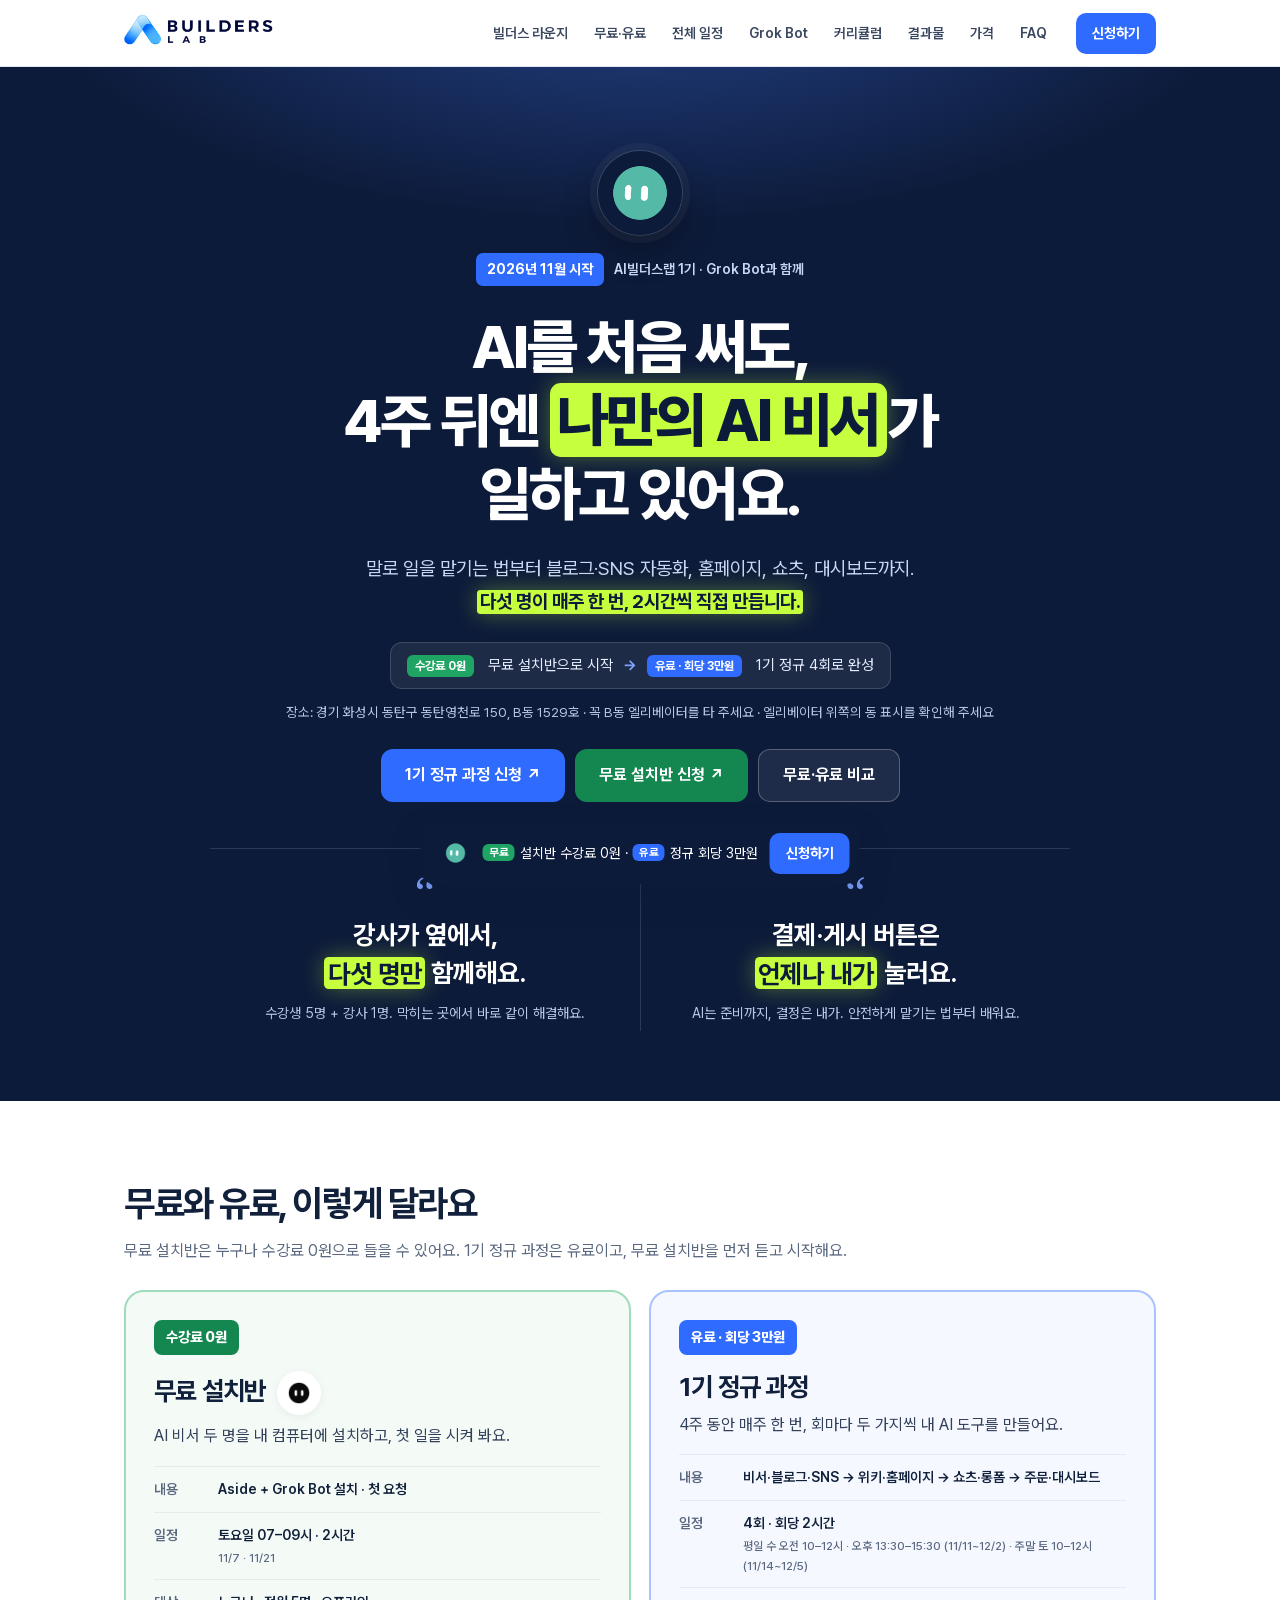
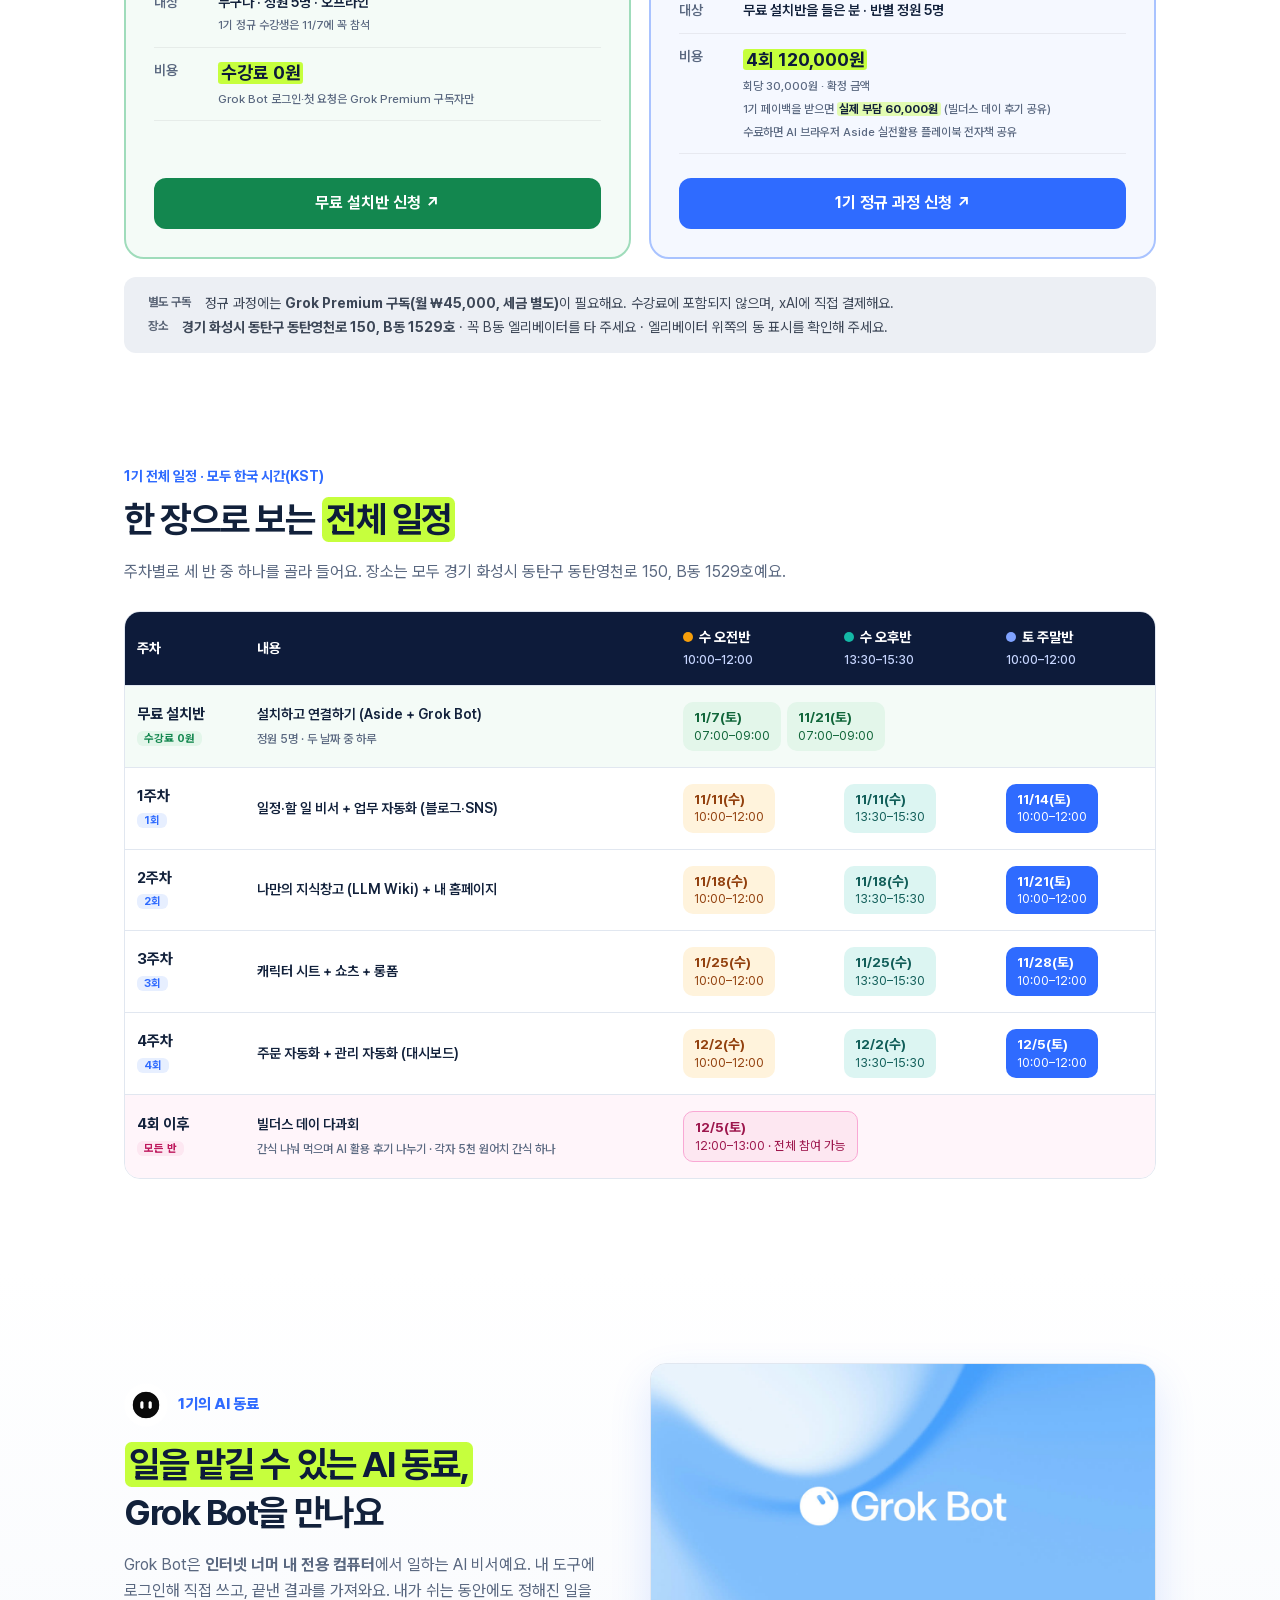
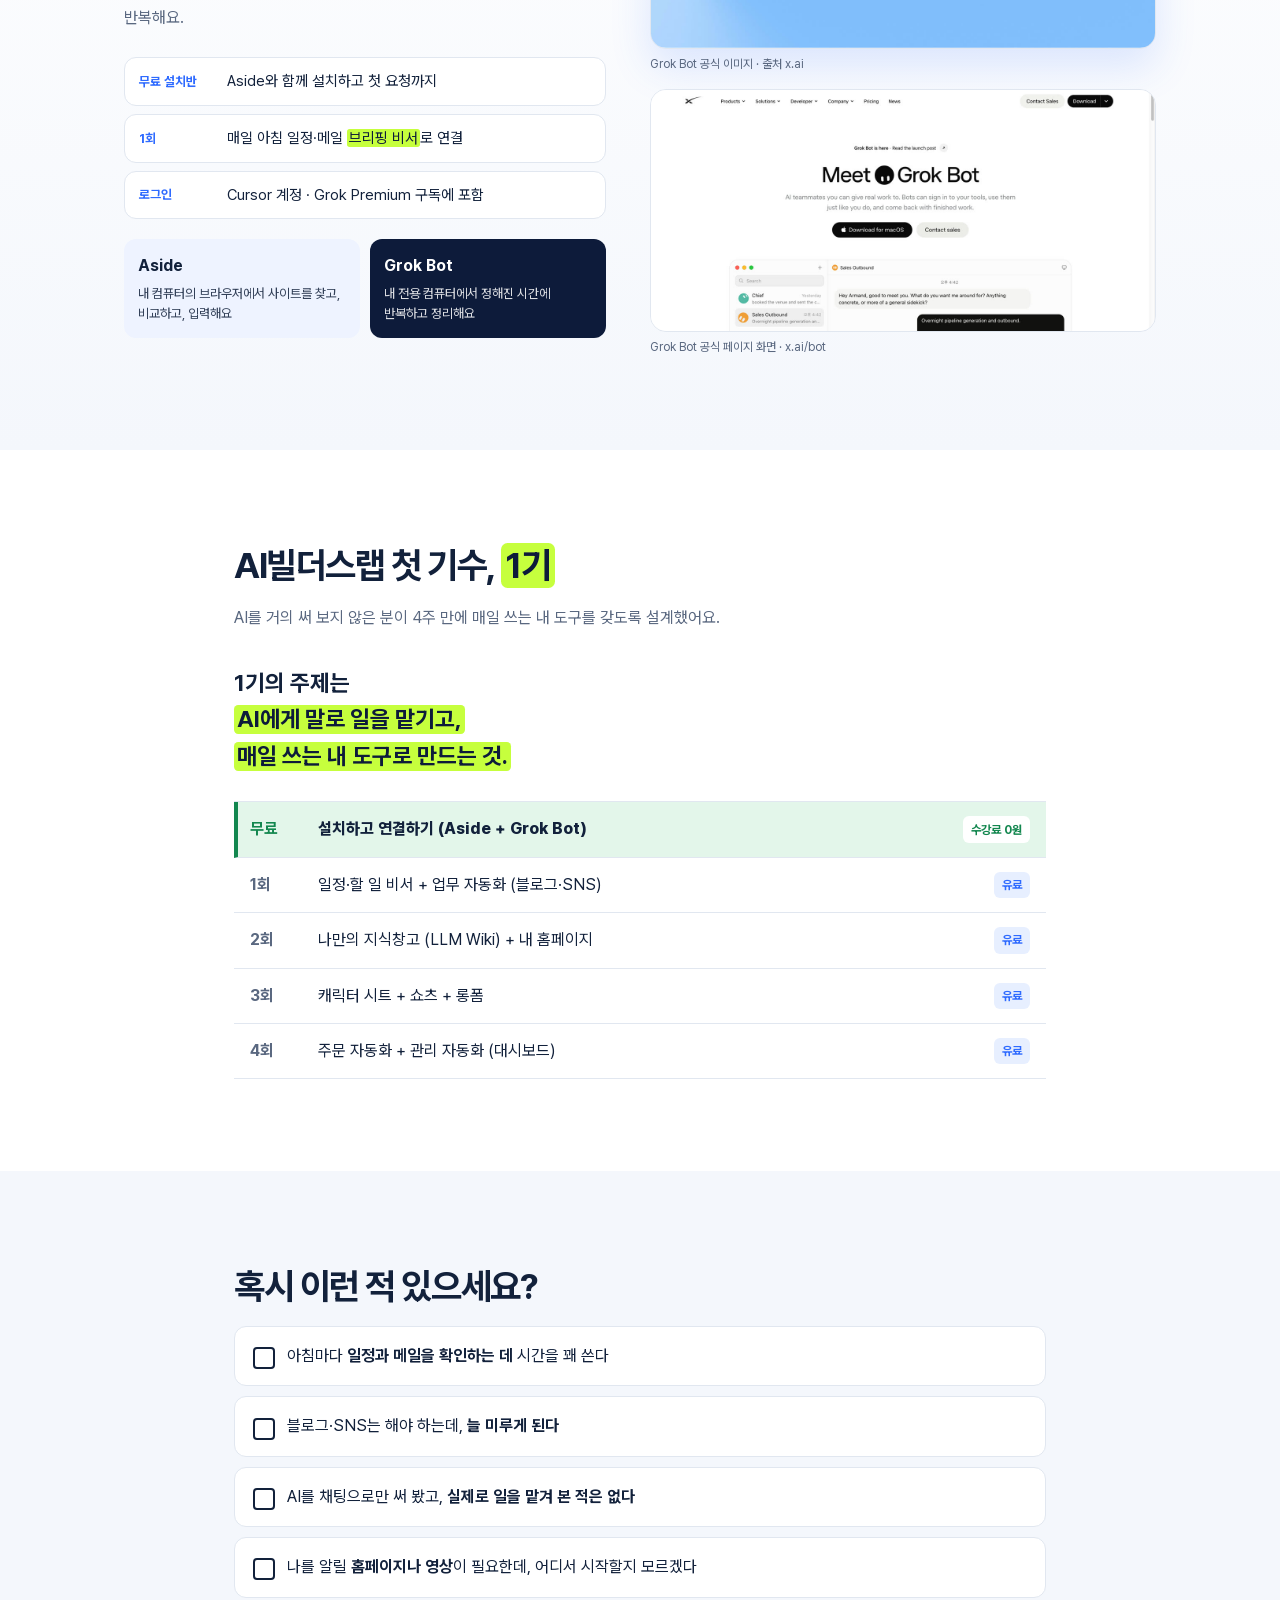
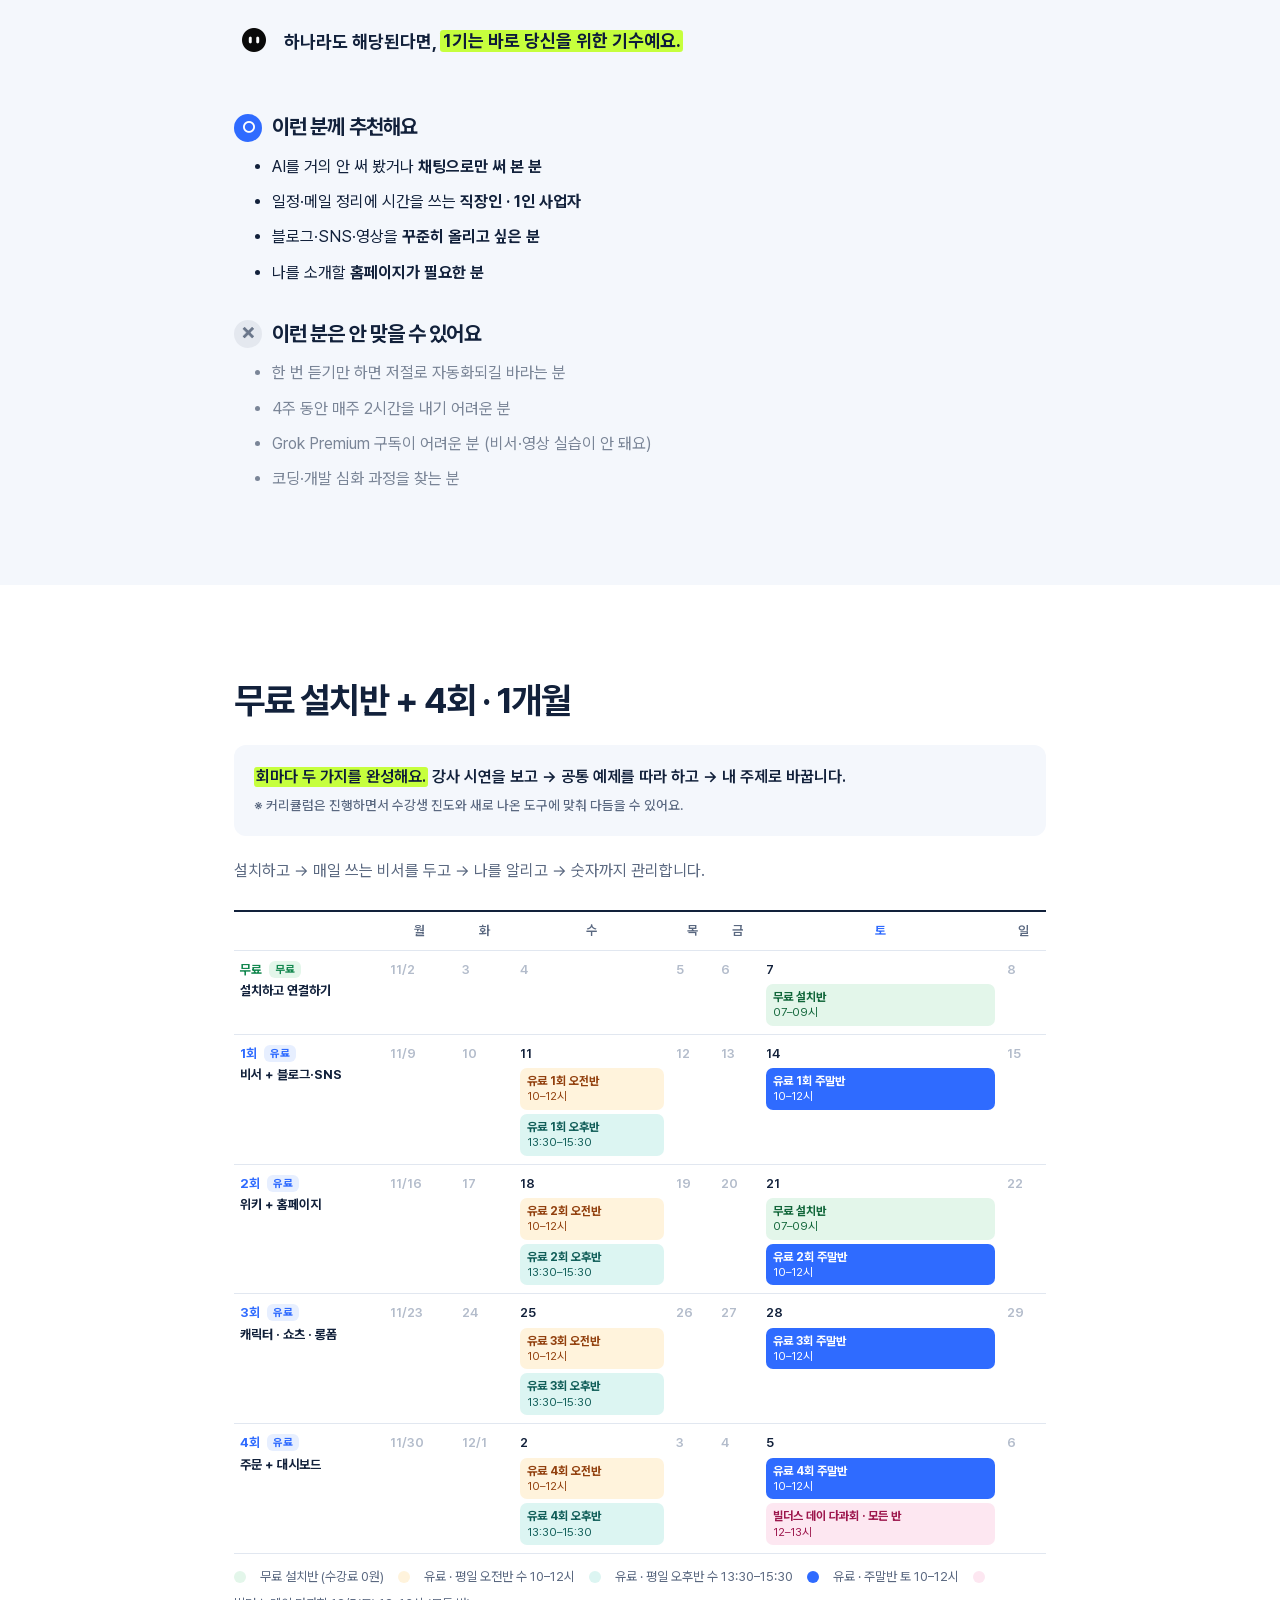
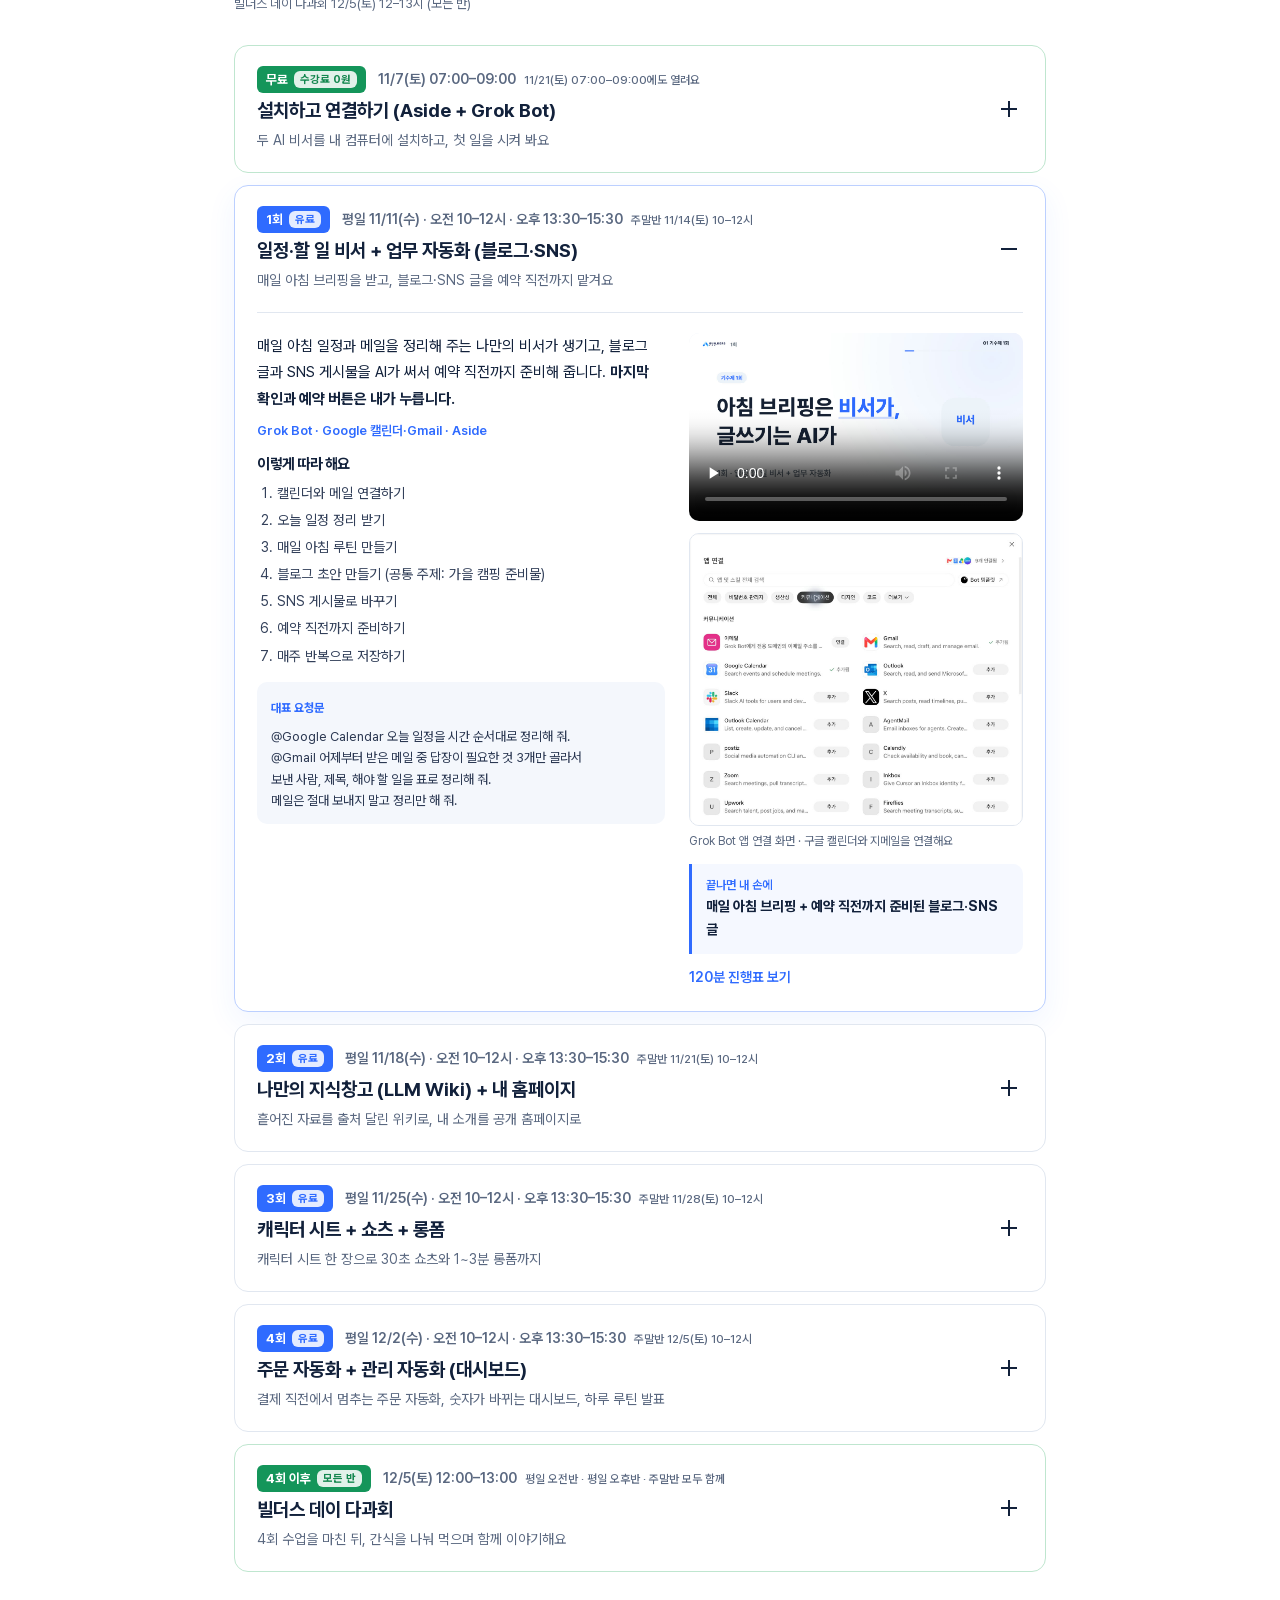
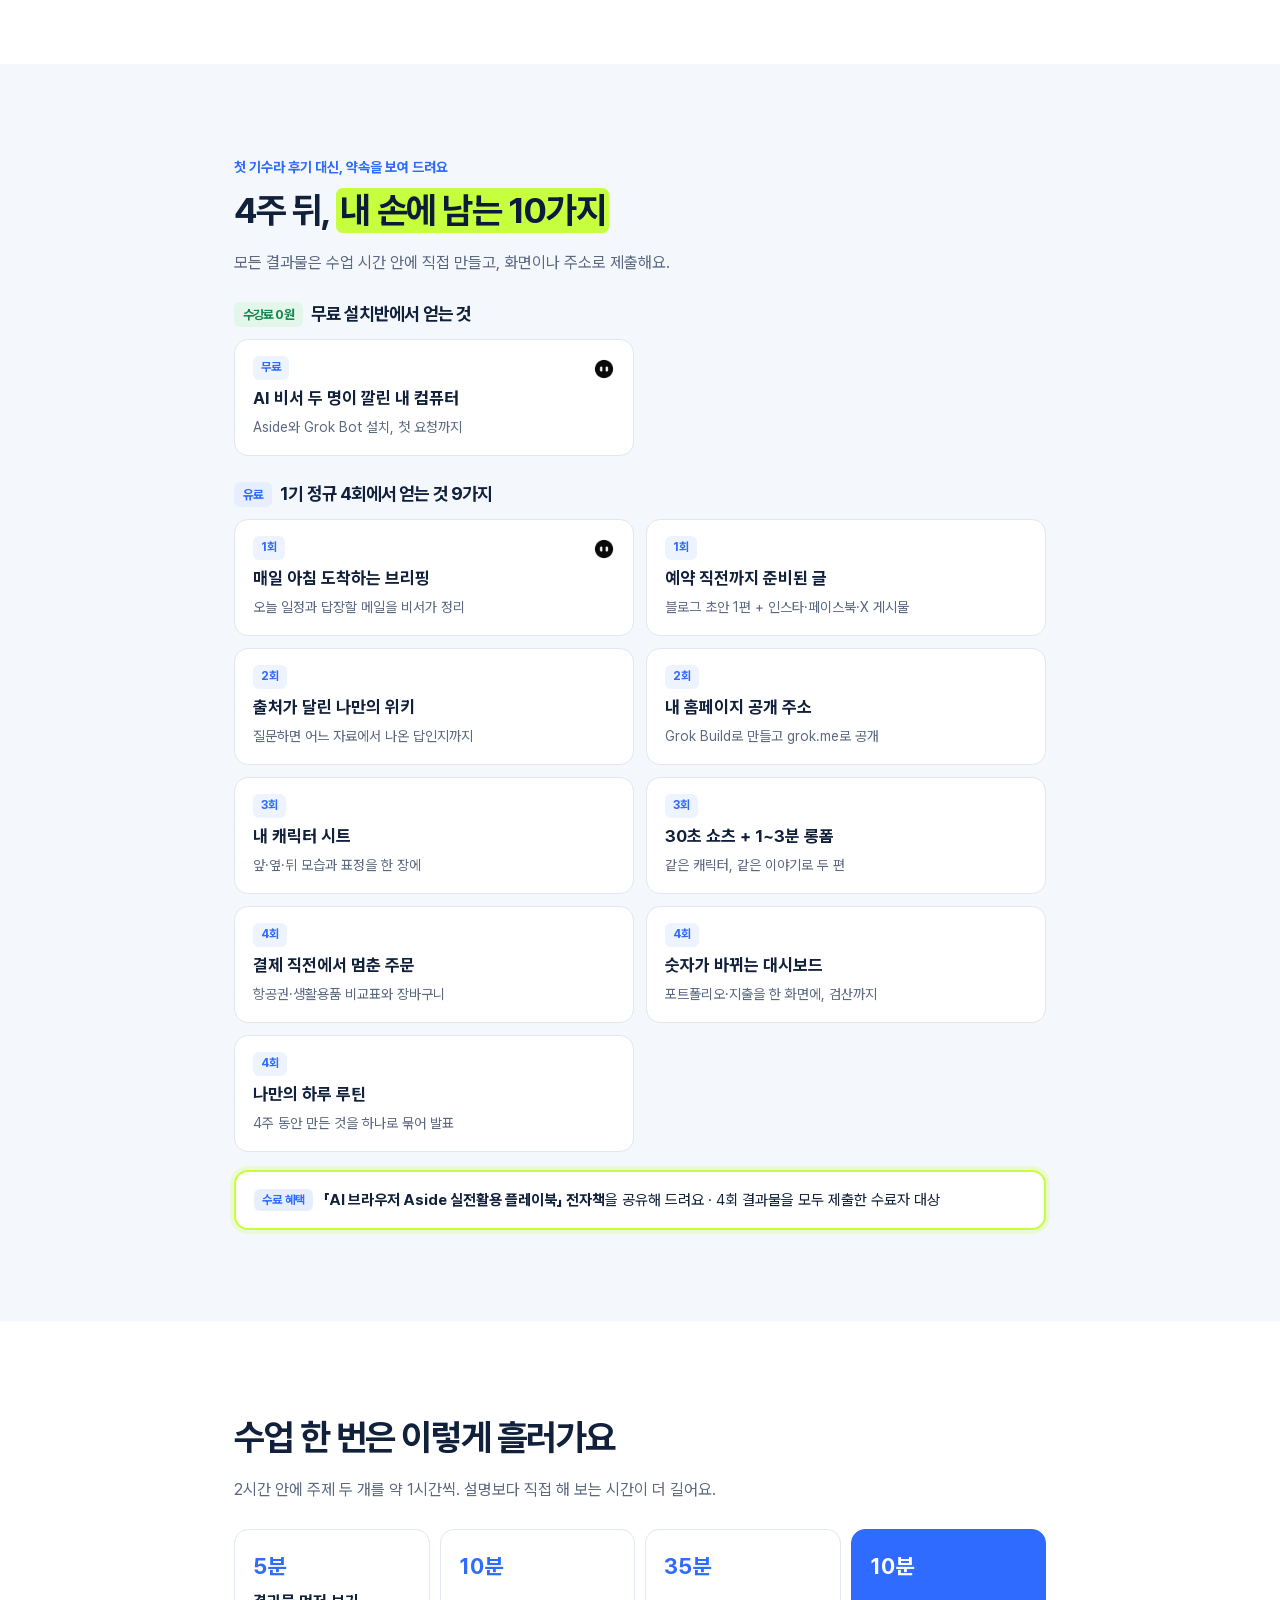
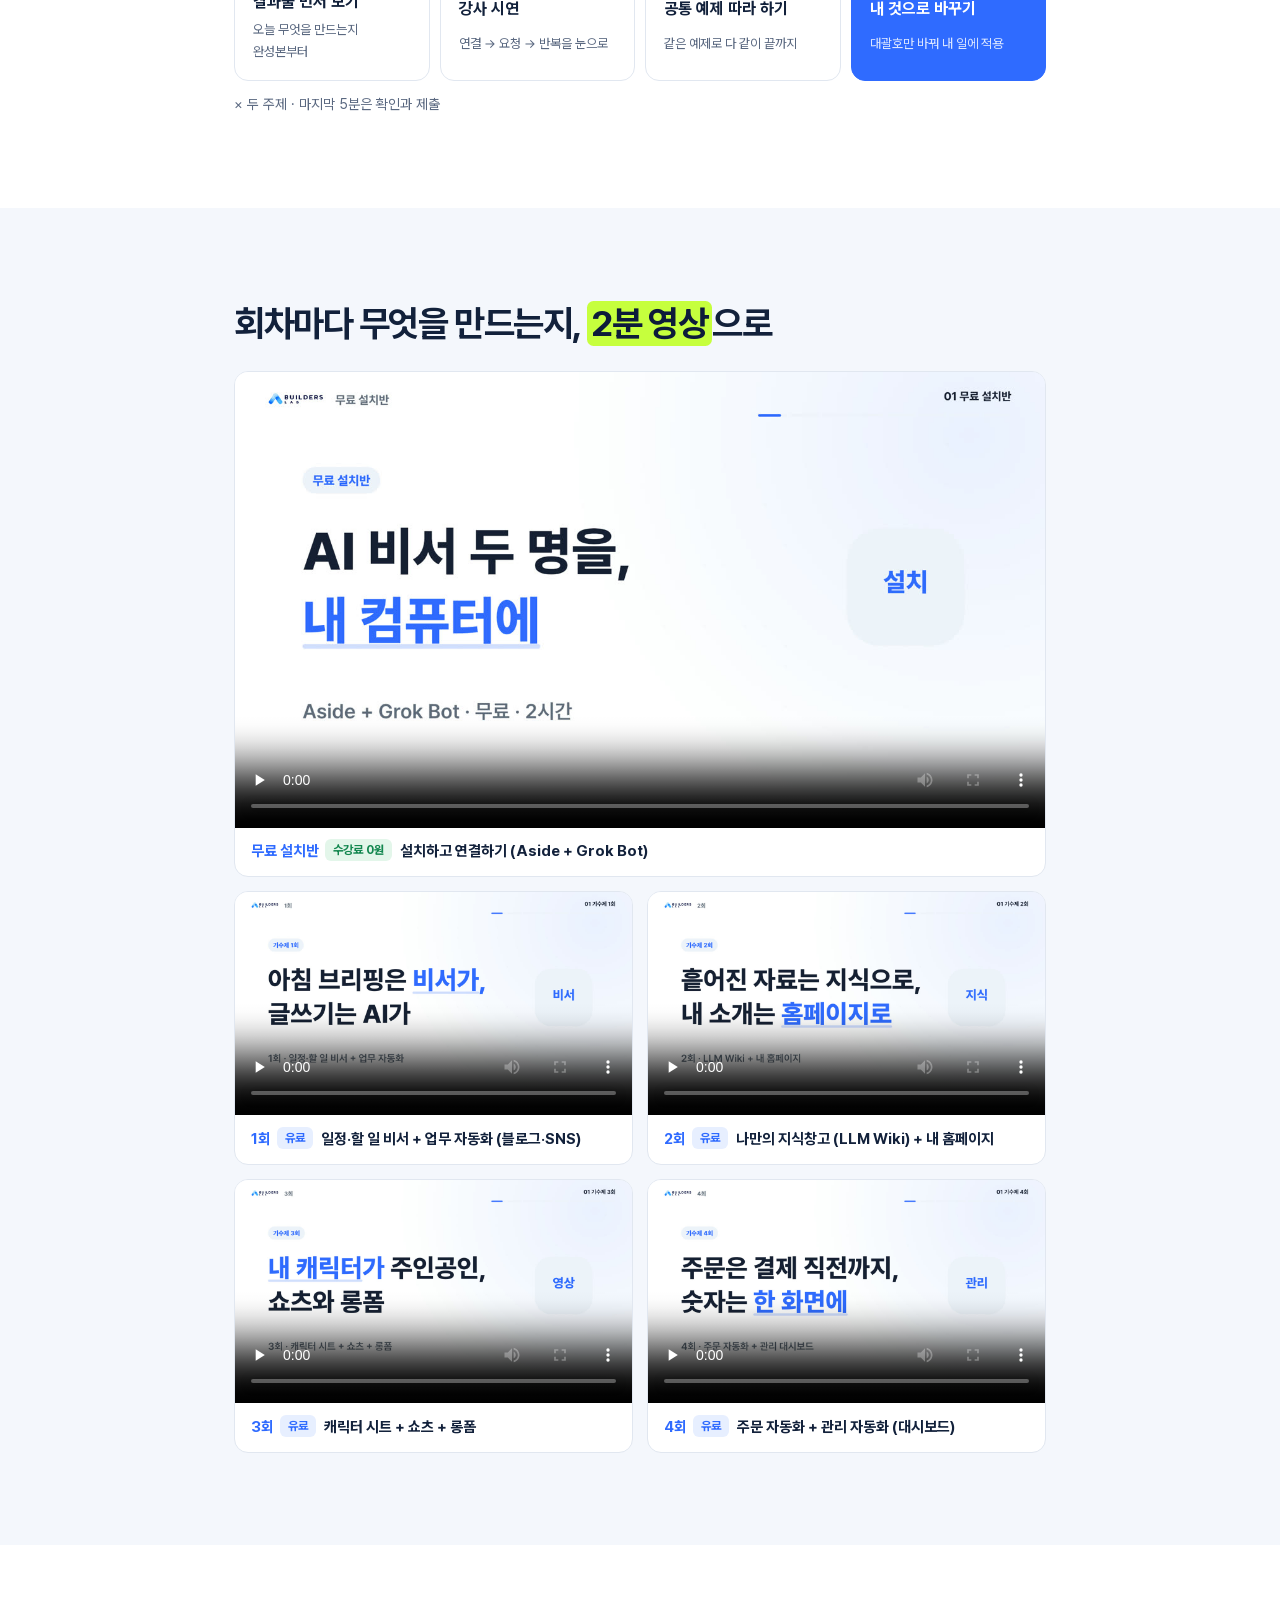
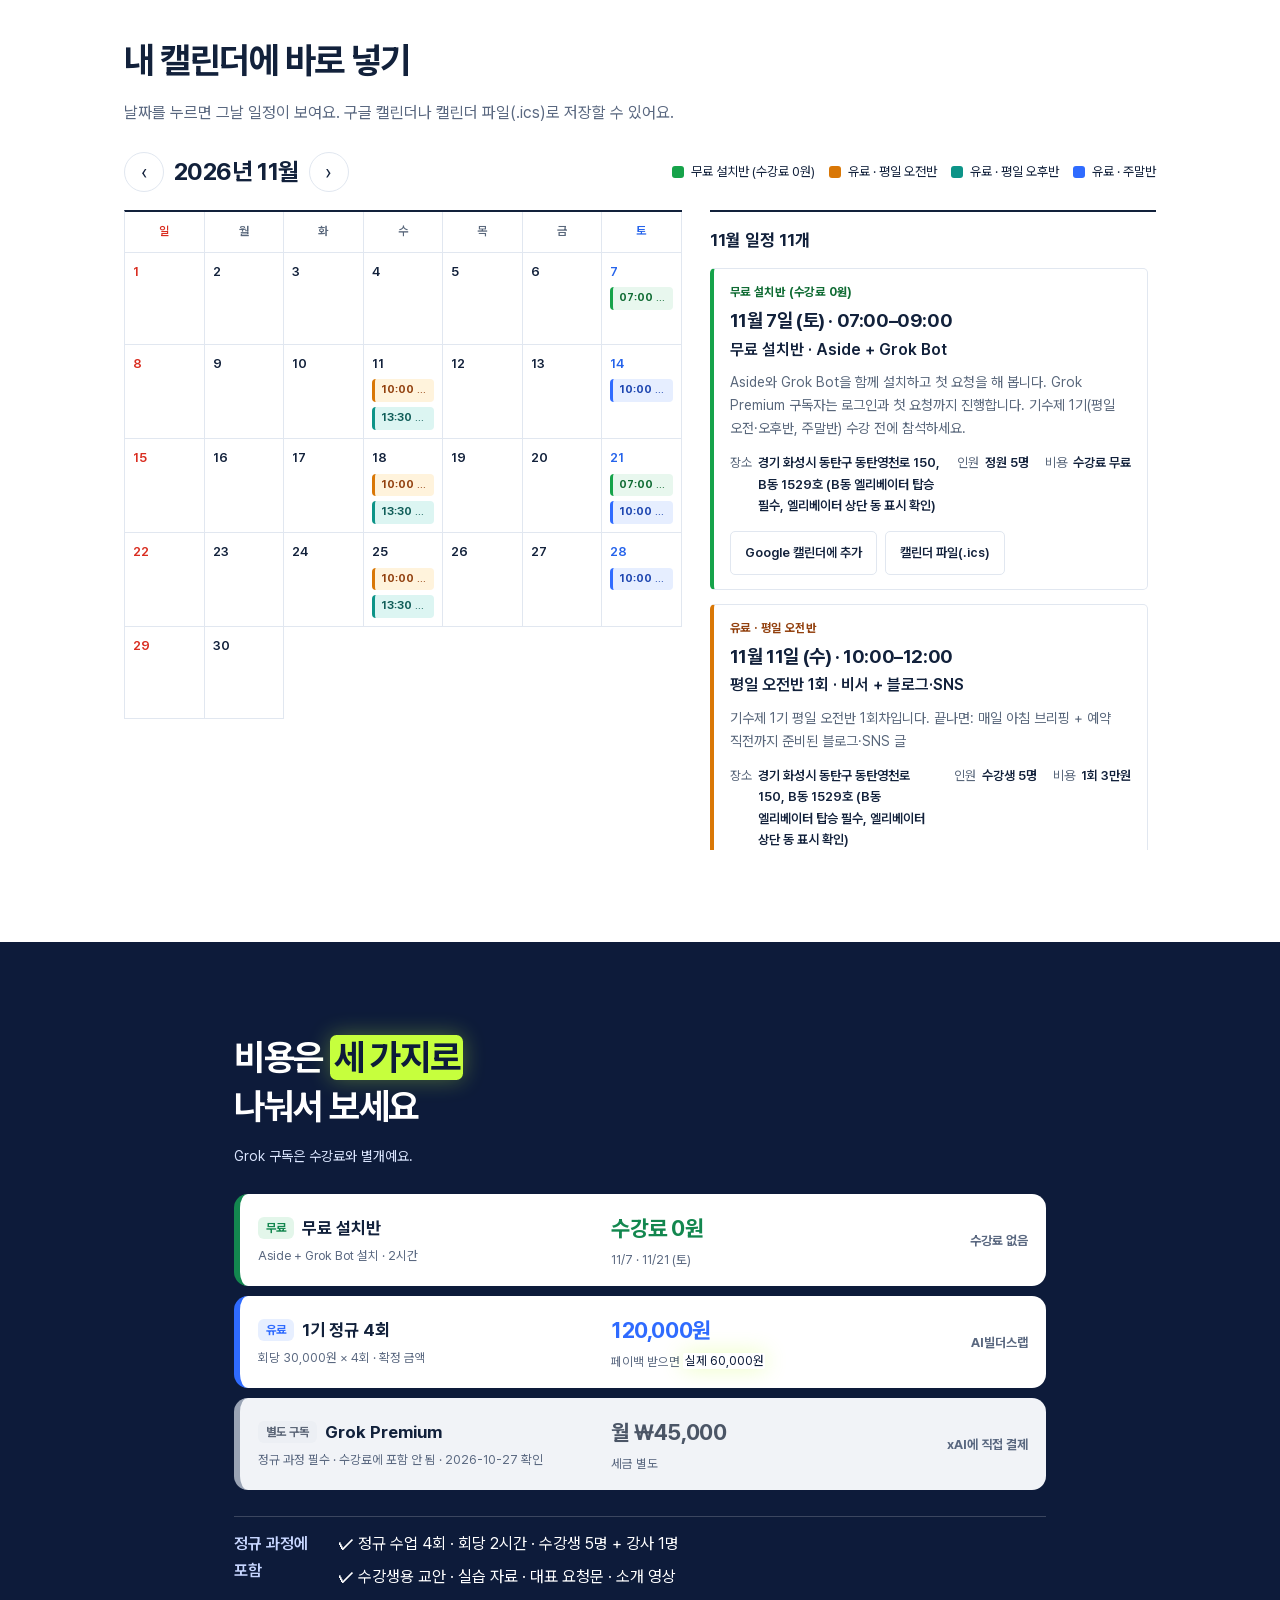
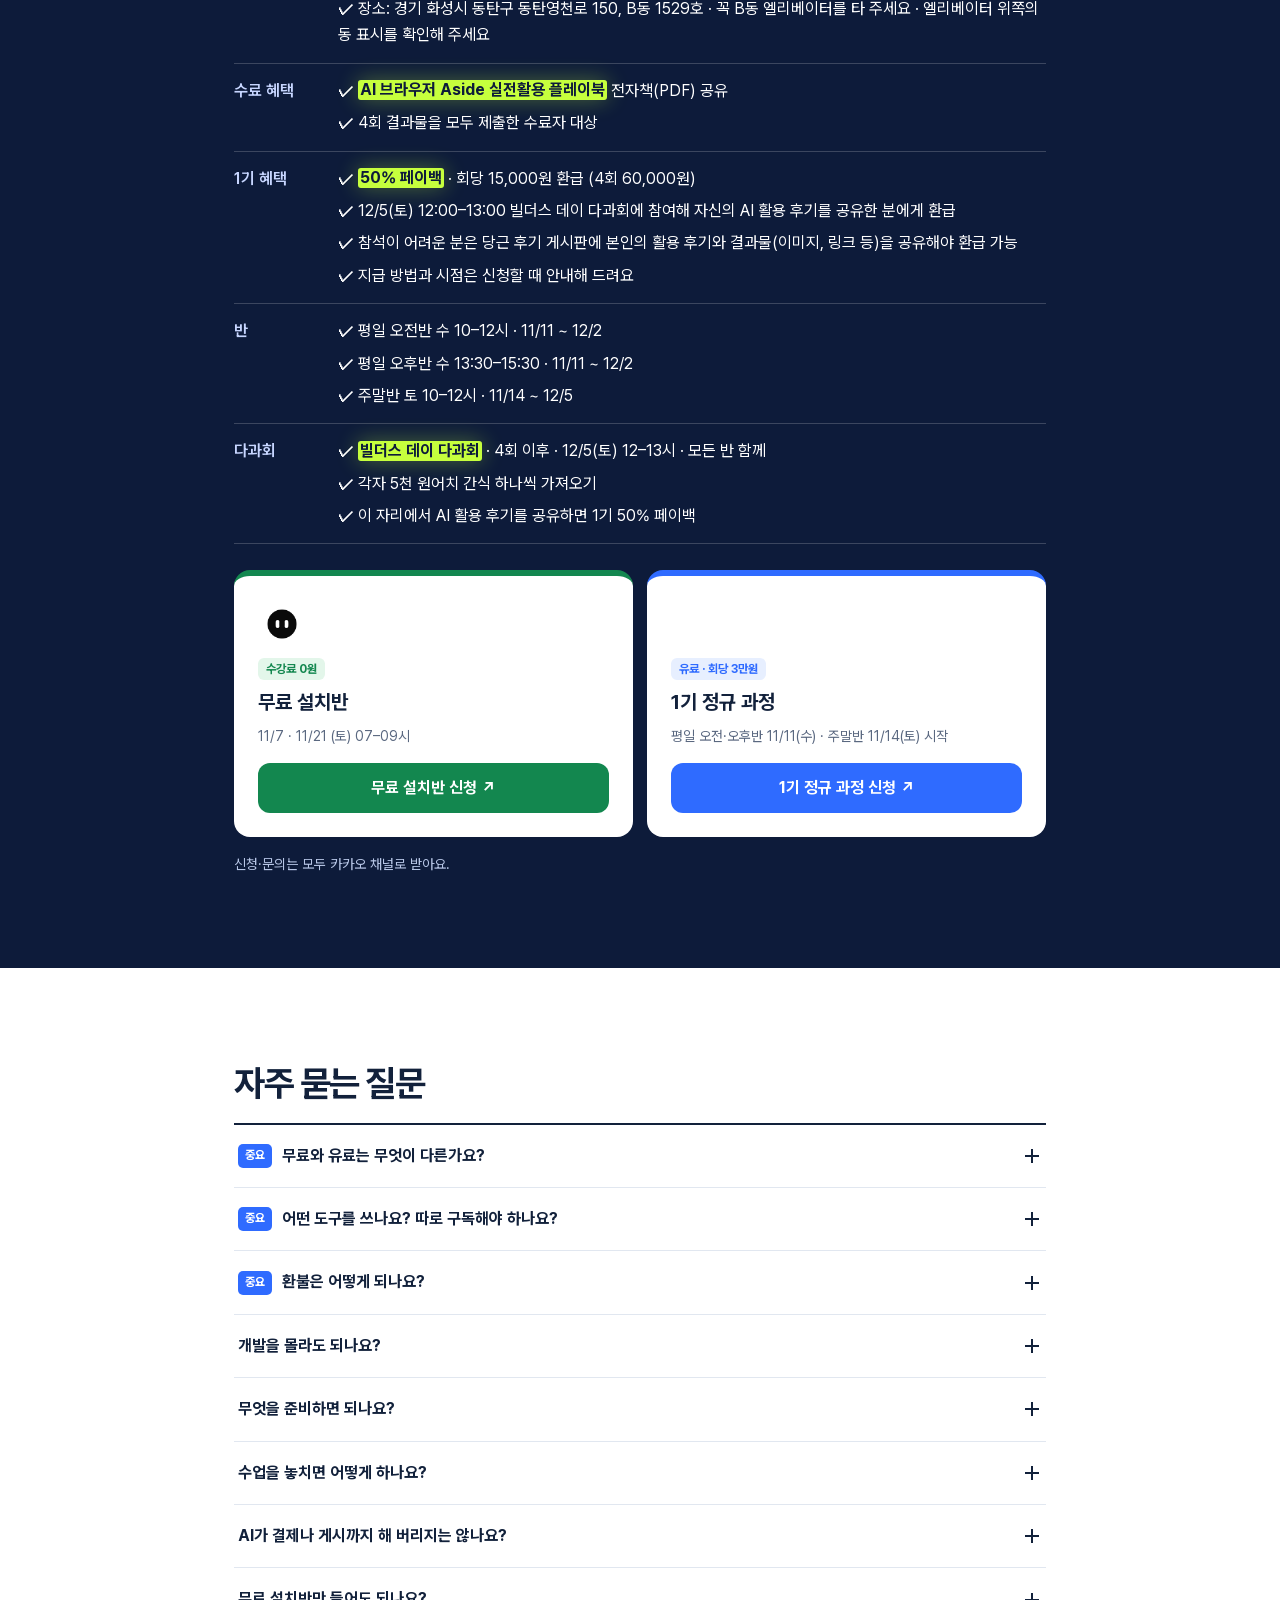
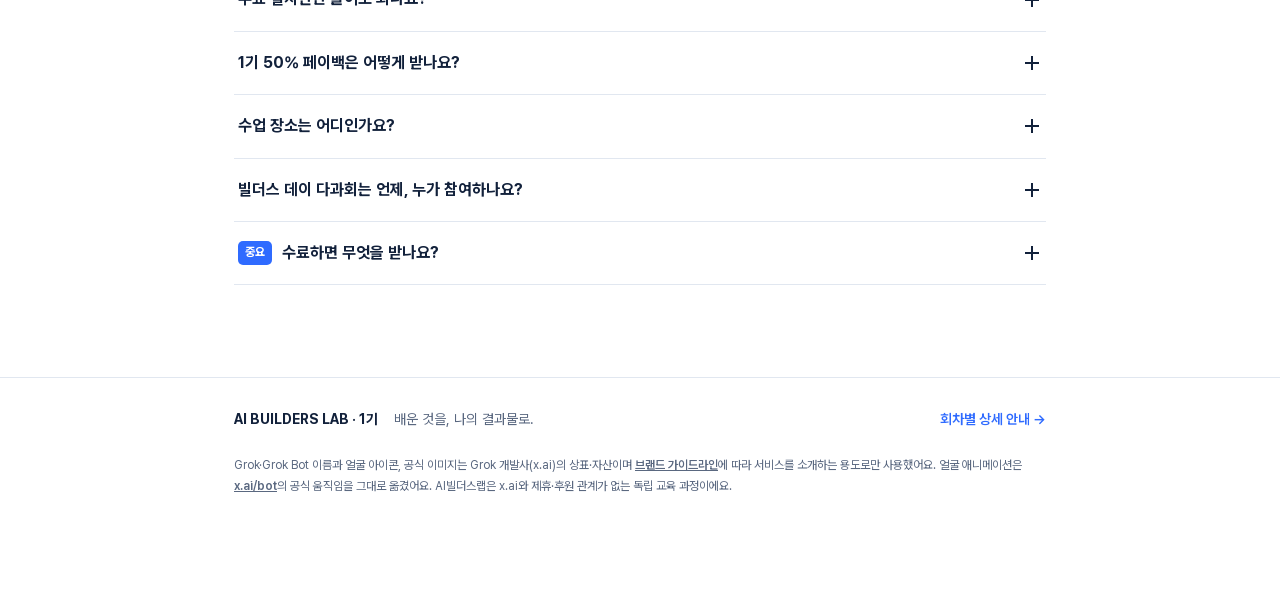
==== commit 499aaa28: "페이백 조건 명확화: 빌더스 데이 다과회 AI 활용 후기 공유 시 환급, 불참 시 당근 후기 게시판 공유" ====
--- a/index.html
+++ b/index.html
@@ -7,7 +7,7 @@
   <title>AI빌더스랩 1기 모집 · AI 비서부터 홈페이지·쇼츠까지 4회 완성</title>
   <meta name="description" content="AI빌더스랩 1기 모집. 무료 설치반 다음 4회 기수제로 AI 비서, 블로그·SNS 자동화, 홈페이지, 쇼츠, 대시보드를 직접 만듭니다. 정원 5명, 11월 시작.">
   <meta property="og:title" content="AI빌더스랩 1기 모집 · 4주 뒤엔 나만의 AI 비서가 일합니다">
-  <meta property="og:description" content="무료 설치반 → 4회 · 수강생 5명 · 평일 오전·오후반 11/11, 주말반 11/14 시작 · 12/5(토) 다과회">
+  <meta property="og:description" content="무료 설치반 → 4회 · 수강생 5명 · 평일 오전·오후반 11/11, 주말반 11/14 시작 · 12/5(토) 빌더스 데이 다과회">
   <meta property="og:type" content="website">
   <meta property="og:url" content="https://aihubos.github.io/builderslab-batch1/">
   <meta property="og:image" content="https://aihubos.github.io/builderslab-batch1/assets/cohort1-videos/s1.jpg">
@@ -52,13 +52,13 @@
           <dl><div><dt>내용</dt><dd>Aside + Grok Bot 설치 · 첫 요청</dd></div><div><dt>일정</dt><dd>토요일 07–09시 · 2시간<small>11/7 · 11/21</small></dd></div><div><dt>대상</dt><dd>누구나 · 정원 5명 · 오프라인<small>1기 정규 수강생은 11/7에 꼭 참석</small></dd></div><div><dt>비용</dt><dd><strong><mark>수강료 0원</mark></strong><small>Grok Bot 로그인·첫 요청은 Grok Premium 구독자만</small></dd></div></dl>
           <a class="r-btn free" href="https://open.kakao.com/me/aibuilderslab" target="_blank" rel="noopener noreferrer">무료 설치반 신청 ↗</a></article>
         <article class="tcard paid"><p class="tcard-badge">유료 · 회당 3만원</p><h3>1기 정규 과정</h3><p class="tcard-one">4주 동안 매주 한 번, 회마다 두 가지씩 내 AI 도구를 만들어요.</p>
-          <dl><div><dt>내용</dt><dd>비서·블로그·SNS → 위키·홈페이지 → 쇼츠·롱폼 → 주문·대시보드</dd></div><div><dt>일정</dt><dd>4회 · 회당 2시간<small>평일 수 오전 10–12시 · 오후 13:30–15:30 (11/11~12/2) · 주말 토 10–12시 (11/14~12/5)</small></dd></div><div><dt>대상</dt><dd>무료 설치반을 들은 분 · 반별 정원 5명</dd></div><div><dt>비용</dt><dd><strong><mark>4회 120,000원</mark></strong><small>회당 30,000원 · 확정 금액</small><small>1기 페이백을 받으면 <b>실제 부담 60,000원</b></small><small>수료하면 AI 브라우저 Aside 실전활용 플레이북 전자책 공유</small></dd></div></dl>
+          <dl><div><dt>내용</dt><dd>비서·블로그·SNS → 위키·홈페이지 → 쇼츠·롱폼 → 주문·대시보드</dd></div><div><dt>일정</dt><dd>4회 · 회당 2시간<small>평일 수 오전 10–12시 · 오후 13:30–15:30 (11/11~12/2) · 주말 토 10–12시 (11/14~12/5)</small></dd></div><div><dt>대상</dt><dd>무료 설치반을 들은 분 · 반별 정원 5명</dd></div><div><dt>비용</dt><dd><strong><mark>4회 120,000원</mark></strong><small>회당 30,000원 · 확정 금액</small><small>1기 페이백을 받으면 <b>실제 부담 60,000원</b> (빌더스 데이 후기 공유)</small><small>수료하면 AI 브라우저 Aside 실전활용 플레이북 전자책 공유</small></dd></div></dl>
           <a class="r-btn" href="https://open.kakao.com/me/aibuilderslab" target="_blank" rel="noopener noreferrer">1기 정규 과정 신청 ↗</a></article>
       </div>
       <p class="tcard-sub"><em class="pill sub">별도 구독</em>정규 과정에는 <strong>Grok Premium 구독(월 ₩45,000, 세금 별도)</strong>이 필요해요. 수강료에 포함되지 않으며, xAI에 직접 결제해요.<br><em class="pill sub">장소</em><strong>경기 화성시 동탄구 동탄영천로 150, B동 1529호</strong> · 꼭 B동 엘리베이터를 타 주세요 · 엘리베이터 위쪽의 동 표시를 확인해 주세요.</p>
     </div></section>
 
-    <section class="r-sec" id="timetable"><div class="r-wrap"><p class="r-kicker">1기 전체 일정 · 모두 한국 시간(KST)</p><h2>한 장으로 보는 <mark>전체 일정</mark></h2><p class="r-sub">주차별로 세 반 중 하나를 골라 들어요. 장소는 모두 경기 화성시 동탄구 동탄영천로 150, B동 1529호예요.</p><div class="tt-scroll"><table class="tt"><thead><tr><th scope="col">주차</th><th scope="col">내용</th><th scope="col"><span class="tt-dot morning"></span>수 오전반<small>10:00–12:00</small></th><th scope="col"><span class="tt-dot afternoon"></span>수 오후반<small>13:30–15:30</small></th><th scope="col"><span class="tt-dot weekend"></span>토 주말반<small>10:00–12:00</small></th></tr></thead><tbody><tr class="tt-free"><th scope="row" data-label="주차"><b>무료 설치반</b><em class="pill free">수강료 0원</em></th><td class="tt-topic" data-label="내용">설치하고 연결하기 (Aside + Grok Bot)<small>정원 5명 · 두 날짜 중 하루</small></td><td colspan="3" class="tt-span" data-label="일정"><span class="tt-chip free"><b>11/7(토)</b>07:00–09:00</span><span class="tt-chip free"><b>11/21(토)</b>07:00–09:00</span></td></tr><tr><th scope="row" data-label="주차"><b>1주차</b><em class="pill paid">1회</em></th><td class="tt-topic" data-label="내용">일정·할 일 비서 + 업무 자동화 (블로그·SNS)</td><td data-label="수 오전반"><span class="tt-chip morning"><b>11/11(수)</b>10:00–12:00</span></td><td data-label="수 오후반"><span class="tt-chip afternoon"><b>11/11(수)</b>13:30–15:30</span></td><td data-label="토 주말반"><span class="tt-chip weekend"><b>11/14(토)</b>10:00–12:00</span></td></tr><tr><th scope="row" data-label="주차"><b>2주차</b><em class="pill paid">2회</em></th><td class="tt-topic" data-label="내용">나만의 지식창고 (LLM Wiki) + 내 홈페이지</td><td data-label="수 오전반"><span class="tt-chip morning"><b>11/18(수)</b>10:00–12:00</span></td><td data-label="수 오후반"><span class="tt-chip afternoon"><b>11/18(수)</b>13:30–15:30</span></td><td data-label="토 주말반"><span class="tt-chip weekend"><b>11/21(토)</b>10:00–12:00</span></td></tr><tr><th scope="row" data-label="주차"><b>3주차</b><em class="pill paid">3회</em></th><td class="tt-topic" data-label="내용">캐릭터 시트 + 쇼츠 + 롱폼</td><td data-label="수 오전반"><span class="tt-chip morning"><b>11/25(수)</b>10:00–12:00</span></td><td data-label="수 오후반"><span class="tt-chip afternoon"><b>11/25(수)</b>13:30–15:30</span></td><td data-label="토 주말반"><span class="tt-chip weekend"><b>11/28(토)</b>10:00–12:00</span></td></tr><tr><th scope="row" data-label="주차"><b>4주차</b><em class="pill paid">4회</em></th><td class="tt-topic" data-label="내용">주문 자동화 + 관리 자동화 (대시보드)</td><td data-label="수 오전반"><span class="tt-chip morning"><b>12/2(수)</b>10:00–12:00</span></td><td data-label="수 오후반"><span class="tt-chip afternoon"><b>12/2(수)</b>13:30–15:30</span></td><td data-label="토 주말반"><span class="tt-chip weekend"><b>12/5(토)</b>10:00–12:00</span></td></tr><tr class="tt-party"><th scope="row" data-label="주차"><b>4회 이후</b><em class="pill party">모든 반</em></th><td class="tt-topic" data-label="내용">다과회<small>간식 나눠 먹으며 함께 이야기하기 · 각자 5천 원어치 간식 하나</small></td><td colspan="3" class="tt-span" data-label="일정"><span class="tt-chip party"><b>12/5(토)</b>12:00–13:00 · 전체 참여 가능</span></td></tr></tbody></table></div></div></section>
+    <section class="r-sec" id="timetable"><div class="r-wrap"><p class="r-kicker">1기 전체 일정 · 모두 한국 시간(KST)</p><h2>한 장으로 보는 <mark>전체 일정</mark></h2><p class="r-sub">주차별로 세 반 중 하나를 골라 들어요. 장소는 모두 경기 화성시 동탄구 동탄영천로 150, B동 1529호예요.</p><div class="tt-scroll"><table class="tt"><thead><tr><th scope="col">주차</th><th scope="col">내용</th><th scope="col"><span class="tt-dot morning"></span>수 오전반<small>10:00–12:00</small></th><th scope="col"><span class="tt-dot afternoon"></span>수 오후반<small>13:30–15:30</small></th><th scope="col"><span class="tt-dot weekend"></span>토 주말반<small>10:00–12:00</small></th></tr></thead><tbody><tr class="tt-free"><th scope="row" data-label="주차"><b>무료 설치반</b><em class="pill free">수강료 0원</em></th><td class="tt-topic" data-label="내용">설치하고 연결하기 (Aside + Grok Bot)<small>정원 5명 · 두 날짜 중 하루</small></td><td colspan="3" class="tt-span" data-label="일정"><span class="tt-chip free"><b>11/7(토)</b>07:00–09:00</span><span class="tt-chip free"><b>11/21(토)</b>07:00–09:00</span></td></tr><tr><th scope="row" data-label="주차"><b>1주차</b><em class="pill paid">1회</em></th><td class="tt-topic" data-label="내용">일정·할 일 비서 + 업무 자동화 (블로그·SNS)</td><td data-label="수 오전반"><span class="tt-chip morning"><b>11/11(수)</b>10:00–12:00</span></td><td data-label="수 오후반"><span class="tt-chip afternoon"><b>11/11(수)</b>13:30–15:30</span></td><td data-label="토 주말반"><span class="tt-chip weekend"><b>11/14(토)</b>10:00–12:00</span></td></tr><tr><th scope="row" data-label="주차"><b>2주차</b><em class="pill paid">2회</em></th><td class="tt-topic" data-label="내용">나만의 지식창고 (LLM Wiki) + 내 홈페이지</td><td data-label="수 오전반"><span class="tt-chip morning"><b>11/18(수)</b>10:00–12:00</span></td><td data-label="수 오후반"><span class="tt-chip afternoon"><b>11/18(수)</b>13:30–15:30</span></td><td data-label="토 주말반"><span class="tt-chip weekend"><b>11/21(토)</b>10:00–12:00</span></td></tr><tr><th scope="row" data-label="주차"><b>3주차</b><em class="pill paid">3회</em></th><td class="tt-topic" data-label="내용">캐릭터 시트 + 쇼츠 + 롱폼</td><td data-label="수 오전반"><span class="tt-chip morning"><b>11/25(수)</b>10:00–12:00</span></td><td data-label="수 오후반"><span class="tt-chip afternoon"><b>11/25(수)</b>13:30–15:30</span></td><td data-label="토 주말반"><span class="tt-chip weekend"><b>11/28(토)</b>10:00–12:00</span></td></tr><tr><th scope="row" data-label="주차"><b>4주차</b><em class="pill paid">4회</em></th><td class="tt-topic" data-label="내용">주문 자동화 + 관리 자동화 (대시보드)</td><td data-label="수 오전반"><span class="tt-chip morning"><b>12/2(수)</b>10:00–12:00</span></td><td data-label="수 오후반"><span class="tt-chip afternoon"><b>12/2(수)</b>13:30–15:30</span></td><td data-label="토 주말반"><span class="tt-chip weekend"><b>12/5(토)</b>10:00–12:00</span></td></tr><tr class="tt-party"><th scope="row" data-label="주차"><b>4회 이후</b><em class="pill party">모든 반</em></th><td class="tt-topic" data-label="내용">빌더스 데이 다과회<small>간식 나눠 먹으며 AI 활용 후기 나누기 · 각자 5천 원어치 간식 하나</small></td><td colspan="3" class="tt-span" data-label="일정"><span class="tt-chip party"><b>12/5(토)</b>12:00–13:00 · 전체 참여 가능</span></td></tr></tbody></table></div></div></section>
 
     <section class="r-sec gb" id="grokbot"><div class="r-wrap gb-grid">
       <div class="gb-copy">
@@ -104,8 +104,8 @@
       <h2>무료 설치반 + 4회 · 1개월</h2>
       <p class="r-box"><mark>회마다 두 가지를 완성해요.</mark> 강사 시연을 보고 → 공통 예제를 따라 하고 → 내 주제로 바꿉니다.<br><small>※ 커리큘럼은 진행하면서 수강생 진도와 새로 나온 도구에 맞춰 다듬을 수 있어요.</small></p>
       <p class="r-sub">설치하고 → 매일 쓰는 비서를 두고 → 나를 알리고 → 숫자까지 관리합니다.</p>
-      <div class="week-scroll"><table class="week"><thead><tr><th></th><th scope="col">월</th><th scope="col">화</th><th scope="col">수</th><th scope="col">목</th><th scope="col">금</th><th scope="col">토</th><th scope="col">일</th></tr></thead><tbody><tr class="free"><th scope="row"><b>무료 <em class="pill free">무료</em></b><span>설치하고 연결하기</span></th><td class=""><span class="d">11/2</span></td><td class=""><span class="d">3</span></td><td class=""><span class="d">4</span></td><td class=""><span class="d">5</span></td><td class=""><span class="d">6</span></td><td class="has"><span class="d">7</span><span class="ev free"><b>무료 설치반</b>07–09시</span></td><td class=""><span class="d">8</span></td></tr><tr class="paid"><th scope="row"><b>1회 <em class="pill paid">유료</em></b><span>비서 + 블로그·SNS</span></th><td class=""><span class="d">11/9</span></td><td class=""><span class="d">10</span></td><td class="has"><span class="d">11</span><span class="ev morning"><b>유료 1회 오전반</b>10–12시</span><span class="ev afternoon"><b>유료 1회 오후반</b>13:30–15:30</span></td><td class=""><span class="d">12</span></td><td class=""><span class="d">13</span></td><td class="has"><span class="d">14</span><span class="ev weekend"><b>유료 1회 주말반</b>10–12시</span></td><td class=""><span class="d">15</span></td></tr><tr class="paid"><th scope="row"><b>2회 <em class="pill paid">유료</em></b><span>위키 + 홈페이지</span></th><td class=""><span class="d">11/16</span></td><td class=""><span class="d">17</span></td><td class="has"><span class="d">18</span><span class="ev morning"><b>유료 2회 오전반</b>10–12시</span><span class="ev afternoon"><b>유료 2회 오후반</b>13:30–15:30</span></td><td class=""><span class="d">19</span></td><td class=""><span class="d">20</span></td><td class="has"><span class="d">21</span><span class="ev free"><b>무료 설치반</b>07–09시</span><span class="ev weekend"><b>유료 2회 주말반</b>10–12시</span></td><td class=""><span class="d">22</span></td></tr><tr class="paid"><th scope="row"><b>3회 <em class="pill paid">유료</em></b><span>캐릭터 · 쇼츠 · 롱폼</span></th><td class=""><span class="d">11/23</span></td><td class=""><span class="d">24</span></td><td class="has"><span class="d">25</span><span class="ev morning"><b>유료 3회 오전반</b>10–12시</span><span class="ev afternoon"><b>유료 3회 오후반</b>13:30–15:30</span></td><td class=""><span class="d">26</span></td><td class=""><span class="d">27</span></td><td class="has"><span class="d">28</span><span class="ev weekend"><b>유료 3회 주말반</b>10–12시</span></td><td class=""><span class="d">29</span></td></tr><tr class="paid"><th scope="row"><b>4회 <em class="pill paid">유료</em></b><span>주문 + 대시보드</span></th><td class=""><span class="d">11/30</span></td><td class=""><span class="d">12/1</span></td><td class="has"><span class="d">2</span><span class="ev morning"><b>유료 4회 오전반</b>10–12시</span><span class="ev afternoon"><b>유료 4회 오후반</b>13:30–15:30</span></td><td class=""><span class="d">3</span></td><td class=""><span class="d">4</span></td><td class="has"><span class="d">5</span><span class="ev weekend"><b>유료 4회 주말반</b>10–12시</span><span class="ev party"><b>다과회 · 모든 반</b>12–13시</span></td><td class=""><span class="d">6</span></td></tr></tbody></table></div>
-      <p class="week-key"><span class="ev free"></span>무료 설치반 (수강료 0원) <span class="ev morning"></span>유료 · 평일 오전반 수 10–12시 <span class="ev afternoon"></span>유료 · 평일 오후반 수 13:30–15:30 <span class="ev weekend"></span>유료 · 주말반 토 10–12시 <span class="ev party"></span>다과회 12/5(토) 12–13시 (모든 반)</p>
+      <div class="week-scroll"><table class="week"><thead><tr><th></th><th scope="col">월</th><th scope="col">화</th><th scope="col">수</th><th scope="col">목</th><th scope="col">금</th><th scope="col">토</th><th scope="col">일</th></tr></thead><tbody><tr class="free"><th scope="row"><b>무료 <em class="pill free">무료</em></b><span>설치하고 연결하기</span></th><td class=""><span class="d">11/2</span></td><td class=""><span class="d">3</span></td><td class=""><span class="d">4</span></td><td class=""><span class="d">5</span></td><td class=""><span class="d">6</span></td><td class="has"><span class="d">7</span><span class="ev free"><b>무료 설치반</b>07–09시</span></td><td class=""><span class="d">8</span></td></tr><tr class="paid"><th scope="row"><b>1회 <em class="pill paid">유료</em></b><span>비서 + 블로그·SNS</span></th><td class=""><span class="d">11/9</span></td><td class=""><span class="d">10</span></td><td class="has"><span class="d">11</span><span class="ev morning"><b>유료 1회 오전반</b>10–12시</span><span class="ev afternoon"><b>유료 1회 오후반</b>13:30–15:30</span></td><td class=""><span class="d">12</span></td><td class=""><span class="d">13</span></td><td class="has"><span class="d">14</span><span class="ev weekend"><b>유료 1회 주말반</b>10–12시</span></td><td class=""><span class="d">15</span></td></tr><tr class="paid"><th scope="row"><b>2회 <em class="pill paid">유료</em></b><span>위키 + 홈페이지</span></th><td class=""><span class="d">11/16</span></td><td class=""><span class="d">17</span></td><td class="has"><span class="d">18</span><span class="ev morning"><b>유료 2회 오전반</b>10–12시</span><span class="ev afternoon"><b>유료 2회 오후반</b>13:30–15:30</span></td><td class=""><span class="d">19</span></td><td class=""><span class="d">20</span></td><td class="has"><span class="d">21</span><span class="ev free"><b>무료 설치반</b>07–09시</span><span class="ev weekend"><b>유료 2회 주말반</b>10–12시</span></td><td class=""><span class="d">22</span></td></tr><tr class="paid"><th scope="row"><b>3회 <em class="pill paid">유료</em></b><span>캐릭터 · 쇼츠 · 롱폼</span></th><td class=""><span class="d">11/23</span></td><td class=""><span class="d">24</span></td><td class="has"><span class="d">25</span><span class="ev morning"><b>유료 3회 오전반</b>10–12시</span><span class="ev afternoon"><b>유료 3회 오후반</b>13:30–15:30</span></td><td class=""><span class="d">26</span></td><td class=""><span class="d">27</span></td><td class="has"><span class="d">28</span><span class="ev weekend"><b>유료 3회 주말반</b>10–12시</span></td><td class=""><span class="d">29</span></td></tr><tr class="paid"><th scope="row"><b>4회 <em class="pill paid">유료</em></b><span>주문 + 대시보드</span></th><td class=""><span class="d">11/30</span></td><td class=""><span class="d">12/1</span></td><td class="has"><span class="d">2</span><span class="ev morning"><b>유료 4회 오전반</b>10–12시</span><span class="ev afternoon"><b>유료 4회 오후반</b>13:30–15:30</span></td><td class=""><span class="d">3</span></td><td class=""><span class="d">4</span></td><td class="has"><span class="d">5</span><span class="ev weekend"><b>유료 4회 주말반</b>10–12시</span><span class="ev party"><b>빌더스 데이 다과회 · 모든 반</b>12–13시</span></td><td class=""><span class="d">6</span></td></tr></tbody></table></div>
+      <p class="week-key"><span class="ev free"></span>무료 설치반 (수강료 0원) <span class="ev morning"></span>유료 · 평일 오전반 수 10–12시 <span class="ev afternoon"></span>유료 · 평일 오후반 수 13:30–15:30 <span class="ev weekend"></span>유료 · 주말반 토 10–12시 <span class="ev party"></span>빌더스 데이 다과회 12/5(토) 12–13시 (모든 반)</p>
       <div class="accs"><details class="acc is-free" id="r-s0"><summary><span class="acc-no free">무료<em class="pill free">수강료 0원</em></span><span class="acc-when">11/7(토) 07:00–09:00<small>11/21(토) 07:00–09:00에도 열려요</small></span><strong>설치하고 연결하기 (Aside + Grok Bot)</strong><span class="acc-short">두 AI 비서를 내 컴퓨터에 설치하고, 첫 일을 시켜 봐요</span><i aria-hidden="true"></i></summary><div class="acc-body"><div class="acc-grid"><div><p class="acc-goal">내 컴퓨터에 Aside와 Grok Bot이 설치되어 있고, 두 도구에 첫 일을 시켜 본 상태가 됩니다.</p><p class="acc-tools">Aside · Grok Bot</p><h4>이렇게 따라 해요</h4><ol class="acc-steps"><li>Aside 설치 (약 20분)</li><li>Grok Bot 설치 (약 20분)</li></ol><div class="acc-prompt"><span>대표 요청문</span><pre>네이버 날씨에서 이번 주 서울 날씨를 찾아서
 요일별 최고·최저 기온과 비 소식을 표로 정리해 줘.</pre></div></div><div class="acc-side"><video controls preload="none" playsinline poster="assets/cohort1-videos/s0.jpg" src="assets/cohort1-videos/s0.mp4" aria-label="무료 소개 영상"></video><figure class="acc-shot"><img src="assets/shots/grokbot-00-download.jpg" width="1600" height="768" alt="Grok Bot 공식 다운로드 페이지 (x.ai/bot)" loading="lazy" decoding="async"><figcaption>Grok Bot 공식 다운로드 페이지 (x.ai/bot)</figcaption></figure><p class="acc-out"><span>끝나면 내 손에</span>Aside와 Grok Bot이 깔린 내 컴퓨터</p><p class="acc-links"><a href="cohort1.html#s0">120분 진행표 보기</a></p></div></div></div></details><details class="acc" id="r-s1" open><summary><span class="acc-no">1회<em class="pill paid">유료</em></span><span class="acc-when">평일 11/11(수) · 오전 10–12시 · 오후 13:30–15:30<small>주말반 11/14(토) 10–12시</small></span><strong>일정·할 일 비서 + 업무 자동화 (블로그·SNS)</strong><span class="acc-short">매일 아침 브리핑을 받고, 블로그·SNS 글을 예약 직전까지 맡겨요</span><i aria-hidden="true"></i></summary><div class="acc-body"><div class="acc-grid"><div><p class="acc-goal">매일 아침 일정과 메일을 정리해 주는 나만의 비서가 생기고, 블로그 글과 SNS 게시물을 AI가 써서 예약 직전까지 준비해 줍니다. <strong>마지막 확인과 예약 버튼은 내가 누릅니다.</strong></p><p class="acc-tools">Grok Bot · Google 캘린더·Gmail · Aside</p><h4>이렇게 따라 해요</h4><ol class="acc-steps"><li>캘린더와 메일 연결하기</li><li>오늘 일정 정리 받기</li><li>매일 아침 루틴 만들기</li><li>블로그 초안 만들기 (공통 주제: 가을 캠핑 준비물)</li><li>SNS 게시물로 바꾸기</li><li>예약 직전까지 준비하기</li><li>매주 반복으로 저장하기</li></ol><div class="acc-prompt"><span>대표 요청문</span><pre>@Google Calendar 오늘 일정을 시간 순서대로 정리해 줘.
 @Gmail 어제부터 받은 메일 중 답장이 필요한 것 3개만 골라서
@@ -122,7 +122,7 @@
 - 오전 9시~12시 출발, 성인 1명, 위탁 수하물 포함
 - 항공권 비교 사이트 1곳과 항공사 홈페이지 2곳을 확인해 줘
 - 항공사, 출발 시각, 가격(수하물 포함 총액), 출처 링크를 표로 정리해 줘
-- 예약이나 결제는 하지 말고 표까지만</pre></div></div><div class="acc-side"><video controls preload="none" playsinline poster="assets/cohort1-videos/s4.jpg" src="assets/cohort1-videos/s4.mp4" aria-label="4회 소개 영상"></video><p class="acc-out"><span>끝나면 내 손에</span>결제 직전에서 멈춘 주문 + 숫자가 바뀌는 대시보드 + 하루 루틴</p><p class="acc-links"><a href="cohort1.html#s4">120분 진행표 보기</a></p></div></div></div></details><details class="acc is-free party" id="r-s5"><summary><span class="acc-no free">4회 이후<em class="pill free">모든 반</em></span><span class="acc-when">12/5(토) 12:00–13:00<small>평일 오전반 · 평일 오후반 · 주말반 모두 함께</small></span><strong>다과회</strong><span class="acc-short">4회 수업을 마친 뒤, 간식을 나눠 먹으며 함께 이야기해요</span><i aria-hidden="true"></i></summary><div class="acc-body"><div class="acc-grid"><div><p class="acc-goal">4회 수업을 모두 마친 뒤, 모든 반이 한자리에 모여 간식을 나눠 먹는 자리예요. 전체 참여 가능해요.</p><h4>이렇게 준비해요</h4><ol class="acc-steps"><li>각자 5천 원어치 간식 하나씩 가져오기</li></ol></div><div class="acc-side"><p class="acc-out"><span>준비물</span>5천 원어치 간식 하나 🧁</p></div></div></div></details></div>
+- 예약이나 결제는 하지 말고 표까지만</pre></div></div><div class="acc-side"><video controls preload="none" playsinline poster="assets/cohort1-videos/s4.jpg" src="assets/cohort1-videos/s4.mp4" aria-label="4회 소개 영상"></video><p class="acc-out"><span>끝나면 내 손에</span>결제 직전에서 멈춘 주문 + 숫자가 바뀌는 대시보드 + 하루 루틴</p><p class="acc-links"><a href="cohort1.html#s4">120분 진행표 보기</a></p></div></div></div></details><details class="acc is-free party" id="r-s5"><summary><span class="acc-no free">4회 이후<em class="pill free">모든 반</em></span><span class="acc-when">12/5(토) 12:00–13:00<small>평일 오전반 · 평일 오후반 · 주말반 모두 함께</small></span><strong>빌더스 데이 다과회</strong><span class="acc-short">4회 수업을 마친 뒤, 간식을 나눠 먹으며 함께 이야기해요</span><i aria-hidden="true"></i></summary><div class="acc-body"><div class="acc-grid"><div><p class="acc-goal">4회 수업을 모두 마친 뒤, 모든 반이 한자리에 모여 간식을 나눠 먹는 자리예요. 전체 참여 가능해요.</p><h4>이렇게 준비해요</h4><ol class="acc-steps"><li>각자 5천 원어치 간식 하나씩 가져오기</li></ol></div><div class="acc-side"><p class="acc-out"><span>준비물</span>5천 원어치 간식 하나 🧁</p><p class="acc-out"><span>페이백</span>AI 활용 후기를 공유하면 1기 50% 페이백 · 참석이 어려우면 당근 후기 게시판에 후기와 결과물(이미지, 링크 등) 공유</p></div></div></div></details></div>
     </div></section>
 
     <section class="r-sec wash" id="results"><div class="r-narrow">
@@ -162,9 +162,9 @@
       <dl class="r-incl">
         <div><dt>정규 과정에<br>포함</dt><dd><span>정규 수업 4회 · 회당 2시간 · 수강생 5명 + 강사 1명</span><span>수강생용 교안 · 실습 자료 · 대표 요청문 · 소개 영상</span><span>장소: 경기 화성시 동탄구 동탄영천로 150, B동 1529호 · 꼭 B동 엘리베이터를 타 주세요 · 엘리베이터 위쪽의 동 표시를 확인해 주세요</span></dd></div>
         <div><dt>수료 혜택</dt><dd><span><strong><mark>AI 브라우저 Aside 실전활용 플레이북</mark></strong> 전자책(PDF) 공유</span><span>4회 결과물을 모두 제출한 수료자 대상</span></dd></div>
-        <div><dt>1기 혜택</dt><dd><span><strong><mark>50% 페이백</mark></strong> · 후기 작성과 결과물 공유를 모두 하면 회당 15,000원 환급 (4회 60,000원)</span><span>지급 방법과 시점은 신청할 때 안내해 드려요</span></dd></div>
+        <div><dt>1기 혜택</dt><dd><span><strong><mark>50% 페이백</mark></strong> · 회당 15,000원 환급 (4회 60,000원)</span><span>12/5(토) 12:00–13:00 빌더스 데이 다과회에 참여해 자신의 AI 활용 후기를 공유한 분에게 환급</span><span>참석이 어려운 분은 당근 후기 게시판에 본인의 활용 후기와 결과물(이미지, 링크 등)을 공유해야 환급 가능</span><span>지급 방법과 시점은 신청할 때 안내해 드려요</span></dd></div>
         <div><dt>반</dt><dd><span>평일 오전반 수 10–12시 · 11/11 ~ 12/2</span><span>평일 오후반 수 13:30–15:30 · 11/11 ~ 12/2</span><span>주말반 토 10–12시 · 11/14 ~ 12/5</span></dd></div>
-        <div><dt>다과회</dt><dd><span><strong><mark>4회 이후 · 12/5(토) 12–13시</mark></strong> · 모든 반 함께</span><span>각자 5천 원어치 간식 하나씩 가져오기</span></dd></div>
+        <div><dt>다과회</dt><dd><span><strong><mark>빌더스 데이 다과회</mark></strong> · 4회 이후 · 12/5(토) 12–13시 · 모든 반 함께</span><span>각자 5천 원어치 간식 하나씩 가져오기</span><span>이 자리에서 AI 활용 후기를 공유하면 1기 50% 페이백</span></dd></div>
       </dl>
       <div class="r-price-cta two">
         <div class="free"><img class="bot cta-bot" src="assets/grokbot/grokbot-blink-black-white.gif" width="48" height="48" alt="Grok Bot 얼굴 아이콘" loading="lazy" decoding="async"><em class="pill free">수강료 0원</em><strong>무료 설치반</strong><p>11/7 · 11/21 (토) 07–09시</p><a class="r-btn free" href="https://open.kakao.com/me/aibuilderslab" target="_blank" rel="noopener noreferrer">무료 설치반 신청 ↗</a></div>
@@ -175,7 +175,7 @@
 
     <section class="r-sec" id="faq"><div class="r-narrow">
       <h2>자주 묻는 질문</h2>
-      <div class="faqs"><details class="faq"><summary><em>중요</em>무료와 유료는 무엇이 다른가요?<i aria-hidden="true"></i></summary><p><strong>무료 설치반(수강료 0원)</strong>은 Aside와 Grok Bot을 설치하고 첫 요청을 해 보는 2시간 수업이에요. 누구나 들을 수 있어요. <strong>1기 정규 과정(유료, 회당 3만원 · 4회 12만원)</strong>은 무료 설치반 다음에 4주 동안 비서·자동화·홈페이지·영상·대시보드를 직접 만드는 과정이에요. 정규 과정에는 수강료와 별개로 <strong>Grok Premium 구독(월 ₩45,000, xAI에 직접 결제)</strong>이 필요해요.</p></details><details class="faq"><summary><em>중요</em>어떤 도구를 쓰나요? 따로 구독해야 하나요?<i aria-hidden="true"></i></summary><p>Aside, Obsidian, HyperFrames는 무료이고, Google Flow는 매일 50크레딧을 무료로 줍니다. Grok Bot·Grok Imagine(영상 생성)·Grok Build는 <strong>Grok Premium(월 ₩45,000, 세금 별도)</strong> 구독이 필요해서 기수제는 Premium 구독이 필수예요. Plus 요금제에는 Grok Bot이 없어요. 요금은 2026-10-27에 확인한 기준이며 바뀔 수 있어요. <a href="https://x.ai/pricing" target="_blank" rel="noopener">요금제 비교 ↗</a></p></details><details class="faq"><summary><em>중요</em>환불은 어떻게 되나요?<i aria-hidden="true"></i></summary><p>환불 기준은 신청할 때 따로 안내해 드려요.</p></details><details class="faq"><summary>개발을 몰라도 되나요?<i aria-hidden="true"></i></summary><p>네. AI를 거의 써 보지 않은 성인 입문자를 기준으로 만든 수업이에요. 코드를 쓰지 않고 말로 일을 시킵니다. 회차마다 강사 시연을 보고, 공통 예제를 따라 한 뒤, 내 주제로 바꿔요.</p></details><details class="faq"><summary>무엇을 준비하면 되나요?<i aria-hidden="true"></i></summary><p>노트북(Mac은 macOS 15 이상, Windows 가능), 평소 쓰는 구글 계정, Grok Premium 구독, Grok Bot 로그인용 Cursor 계정이 필요해요. 3회 전에는 HyperFrames에 필요한 Node.js 22 이상과 FFmpeg을 설치해 옵니다. 2회 끝에 안내하고, 막히면 수업 15분 전에 일찍 와서 함께 해결해요.</p></details><details class="faq"><summary>수업을 놓치면 어떻게 하나요?<i aria-hidden="true"></i></summary><p>회차별 진행표와 소개 영상은 이 페이지에서 언제든 볼 수 있고, 수강생에게는 따라 할 수 있는 교안을 드려요. 보강 방법은 신청할 때 안내해 드려요.</p></details><details class="faq"><summary>AI가 결제나 게시까지 해 버리지는 않나요?<i aria-hidden="true"></i></summary><p>아니요. 주문은 결제 직전에서, 블로그·SNS는 예약 직전에서 멈추도록 요청하는 법을 배워요. 결제·예약·게시 버튼은 언제나 본인이 누릅니다.</p></details><details class="faq"><summary>무료 설치반만 들어도 되나요?<i aria-hidden="true"></i></summary><p>네, 무료 설치반은 누구나 수강료 없이 들을 수 있어요(정원 5명). 기수제 1기 수강생은 11/7 설치반에 먼저 참석합니다. Grok Bot 로그인과 첫 요청은 Premium 구독자만 진행해요.</p></details><details class="faq"><summary>1기 50% 페이백은 어떻게 받나요?<i aria-hidden="true"></i></summary><p>후기 작성과 결과물 공유를 모두 하면 회당 3만원 중 15,000원을 돌려드려요. 4회를 모두 들으면 60,000원이에요. 지급 방법과 시점은 신청할 때 안내해 드려요.</p></details><details class="faq"><summary>수업 장소는 어디인가요?<i aria-hidden="true"></i></summary><p><strong>경기 화성시 동탄구 동탄영천로 150, B동 1529호</strong>에서 오프라인 소규모로 진행해요. 건물에 들어오시면 <strong>꼭 B동 엘리베이터</strong>를 타 주세요. 엘리베이터 위쪽에 적힌 동 표시를 확인하시면 돼요.</p></details><details class="faq"><summary>다과회는 언제, 누가 참여하나요?<i aria-hidden="true"></i></summary><p>4회 수업을 마친 뒤 12/5(토) 12:00–13:00에 열려요. 평일 오전반·오후반·주말반 모두 함께 참여할 수 있어요. 각자 5천 원어치 간식 하나씩 가져와 주세요.</p></details><details class="faq"><summary><em>중요</em>수료하면 무엇을 받나요?<i aria-hidden="true"></i></summary><p>4회 결과물을 모두 제출하면 수료예요. 수료한 분께는 <strong>「AI 브라우저 Aside 실전활용 플레이북」 전자책(PDF)</strong>을 공유해 드려요. 수업이 끝난 뒤에도 Aside 활용법을 혼자 이어서 익힐 수 있어요.</p></details></div>
+      <div class="faqs"><details class="faq"><summary><em>중요</em>무료와 유료는 무엇이 다른가요?<i aria-hidden="true"></i></summary><p><strong>무료 설치반(수강료 0원)</strong>은 Aside와 Grok Bot을 설치하고 첫 요청을 해 보는 2시간 수업이에요. 누구나 들을 수 있어요. <strong>1기 정규 과정(유료, 회당 3만원 · 4회 12만원)</strong>은 무료 설치반 다음에 4주 동안 비서·자동화·홈페이지·영상·대시보드를 직접 만드는 과정이에요. 정규 과정에는 수강료와 별개로 <strong>Grok Premium 구독(월 ₩45,000, xAI에 직접 결제)</strong>이 필요해요.</p></details><details class="faq"><summary><em>중요</em>어떤 도구를 쓰나요? 따로 구독해야 하나요?<i aria-hidden="true"></i></summary><p>Aside, Obsidian, HyperFrames는 무료이고, Google Flow는 매일 50크레딧을 무료로 줍니다. Grok Bot·Grok Imagine(영상 생성)·Grok Build는 <strong>Grok Premium(월 ₩45,000, 세금 별도)</strong> 구독이 필요해서 기수제는 Premium 구독이 필수예요. Plus 요금제에는 Grok Bot이 없어요. 요금은 2026-10-27에 확인한 기준이며 바뀔 수 있어요. <a href="https://x.ai/pricing" target="_blank" rel="noopener">요금제 비교 ↗</a></p></details><details class="faq"><summary><em>중요</em>환불은 어떻게 되나요?<i aria-hidden="true"></i></summary><p>환불 기준은 신청할 때 따로 안내해 드려요.</p></details><details class="faq"><summary>개발을 몰라도 되나요?<i aria-hidden="true"></i></summary><p>네. AI를 거의 써 보지 않은 성인 입문자를 기준으로 만든 수업이에요. 코드를 쓰지 않고 말로 일을 시킵니다. 회차마다 강사 시연을 보고, 공통 예제를 따라 한 뒤, 내 주제로 바꿔요.</p></details><details class="faq"><summary>무엇을 준비하면 되나요?<i aria-hidden="true"></i></summary><p>노트북(Mac은 macOS 15 이상, Windows 가능), 평소 쓰는 구글 계정, Grok Premium 구독, Grok Bot 로그인용 Cursor 계정이 필요해요. 3회 전에는 HyperFrames에 필요한 Node.js 22 이상과 FFmpeg을 설치해 옵니다. 2회 끝에 안내하고, 막히면 수업 15분 전에 일찍 와서 함께 해결해요.</p></details><details class="faq"><summary>수업을 놓치면 어떻게 하나요?<i aria-hidden="true"></i></summary><p>회차별 진행표와 소개 영상은 이 페이지에서 언제든 볼 수 있고, 수강생에게는 따라 할 수 있는 교안을 드려요. 보강 방법은 신청할 때 안내해 드려요.</p></details><details class="faq"><summary>AI가 결제나 게시까지 해 버리지는 않나요?<i aria-hidden="true"></i></summary><p>아니요. 주문은 결제 직전에서, 블로그·SNS는 예약 직전에서 멈추도록 요청하는 법을 배워요. 결제·예약·게시 버튼은 언제나 본인이 누릅니다.</p></details><details class="faq"><summary>무료 설치반만 들어도 되나요?<i aria-hidden="true"></i></summary><p>네, 무료 설치반은 누구나 수강료 없이 들을 수 있어요(정원 5명). 기수제 1기 수강생은 11/7 설치반에 먼저 참석합니다. Grok Bot 로그인과 첫 요청은 Premium 구독자만 진행해요.</p></details><details class="faq"><summary>1기 50% 페이백은 어떻게 받나요?<i aria-hidden="true"></i></summary><p>12/5(토) 12:00–13:00 빌더스 데이 다과회에 참여해 자신의 AI 활용 후기를 공유한 분에게 환급해 드려요. 회당 3만원 중 15,000원, 4회를 모두 들으면 60,000원이에요. 참석이 어려운 분은 당근 후기 게시판에 본인의 활용 후기와 결과물(이미지, 링크 등)을 공유해야 환급받을 수 있어요. 지급 방법과 시점은 신청할 때 안내해 드려요.</p></details><details class="faq"><summary>수업 장소는 어디인가요?<i aria-hidden="true"></i></summary><p><strong>경기 화성시 동탄구 동탄영천로 150, B동 1529호</strong>에서 오프라인 소규모로 진행해요. 건물에 들어오시면 <strong>꼭 B동 엘리베이터</strong>를 타 주세요. 엘리베이터 위쪽에 적힌 동 표시를 확인하시면 돼요.</p></details><details class="faq"><summary>빌더스 데이 다과회는 언제, 누가 참여하나요?<i aria-hidden="true"></i></summary><p>4회 수업을 마친 뒤 12/5(토) 12:00–13:00에 열려요. 평일 오전반·오후반·주말반 모두 함께 참여할 수 있어요. 각자 5천 원어치 간식 하나씩 가져와 주세요. 이 자리에서 자신의 AI 활용 후기를 공유하면 1기 50% 페이백을 받을 수 있어요.</p></details><details class="faq"><summary><em>중요</em>수료하면 무엇을 받나요?<i aria-hidden="true"></i></summary><p>4회 결과물을 모두 제출하면 수료예요. 수료한 분께는 <strong>「AI 브라우저 Aside 실전활용 플레이북」 전자책(PDF)</strong>을 공유해 드려요. 수업이 끝난 뒤에도 Aside 활용법을 혼자 이어서 익힐 수 있어요.</p></details></div>
     </div></section>
   </main>
   <footer class="r-foot"><div class="r-narrow"><strong>AI BUILDERS LAB · 1기</strong><span>배운 것을, 나의 결과물로.</span><a href="cohort1.html">회차별 상세 안내 →</a><p class="r-legal">Grok·Grok Bot 이름과 얼굴 아이콘, 공식 이미지는 Grok 개발사(x.ai)의 상표·자산이며 <a href="https://x.ai/legal/brand-guidelines" target="_blank" rel="noopener">브랜드 가이드라인</a>에 따라 서비스를 소개하는 용도로만 사용했어요. 얼굴 애니메이션은 <a href="https://x.ai/bot" target="_blank" rel="noopener">x.ai/bot</a>의 공식 움직임을 그대로 옮겼어요. AI빌더스랩은 x.ai와 제휴·후원 관계가 없는 독립 교육 과정이에요.</p></div></footer>
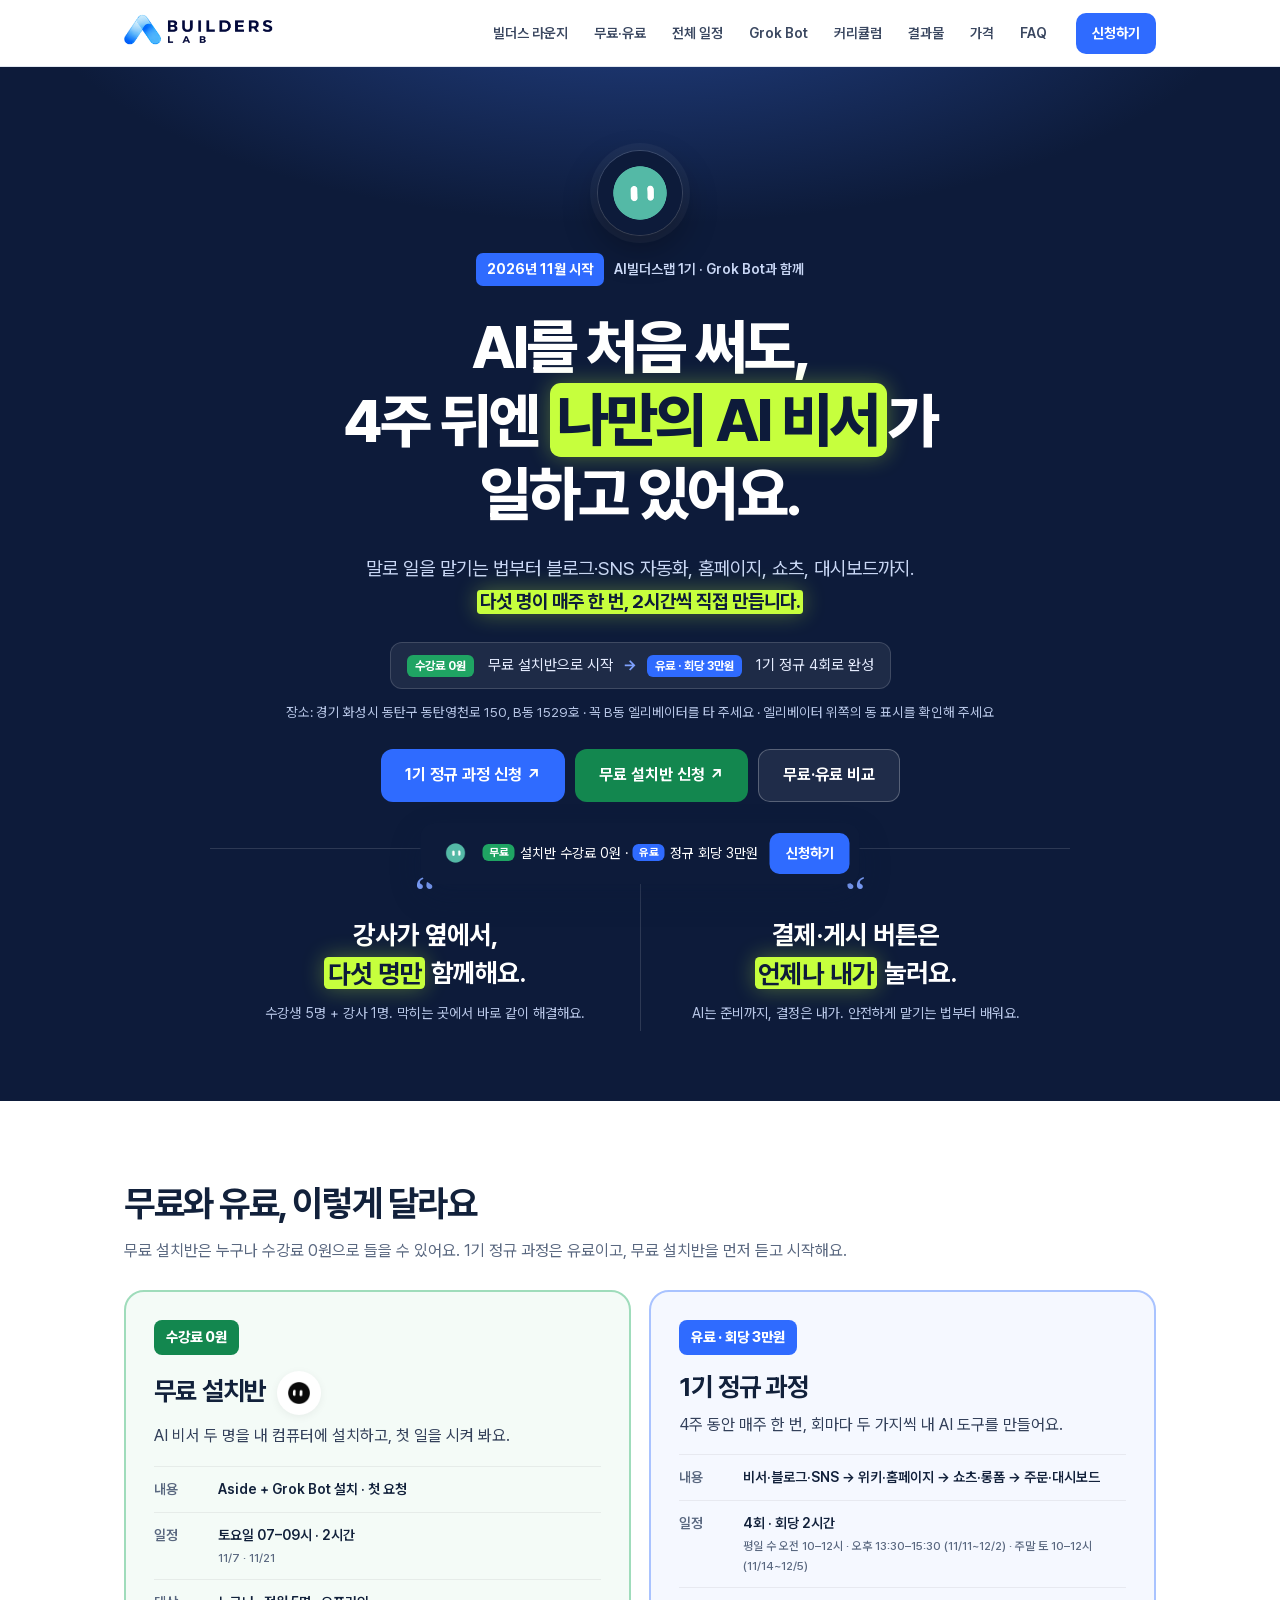
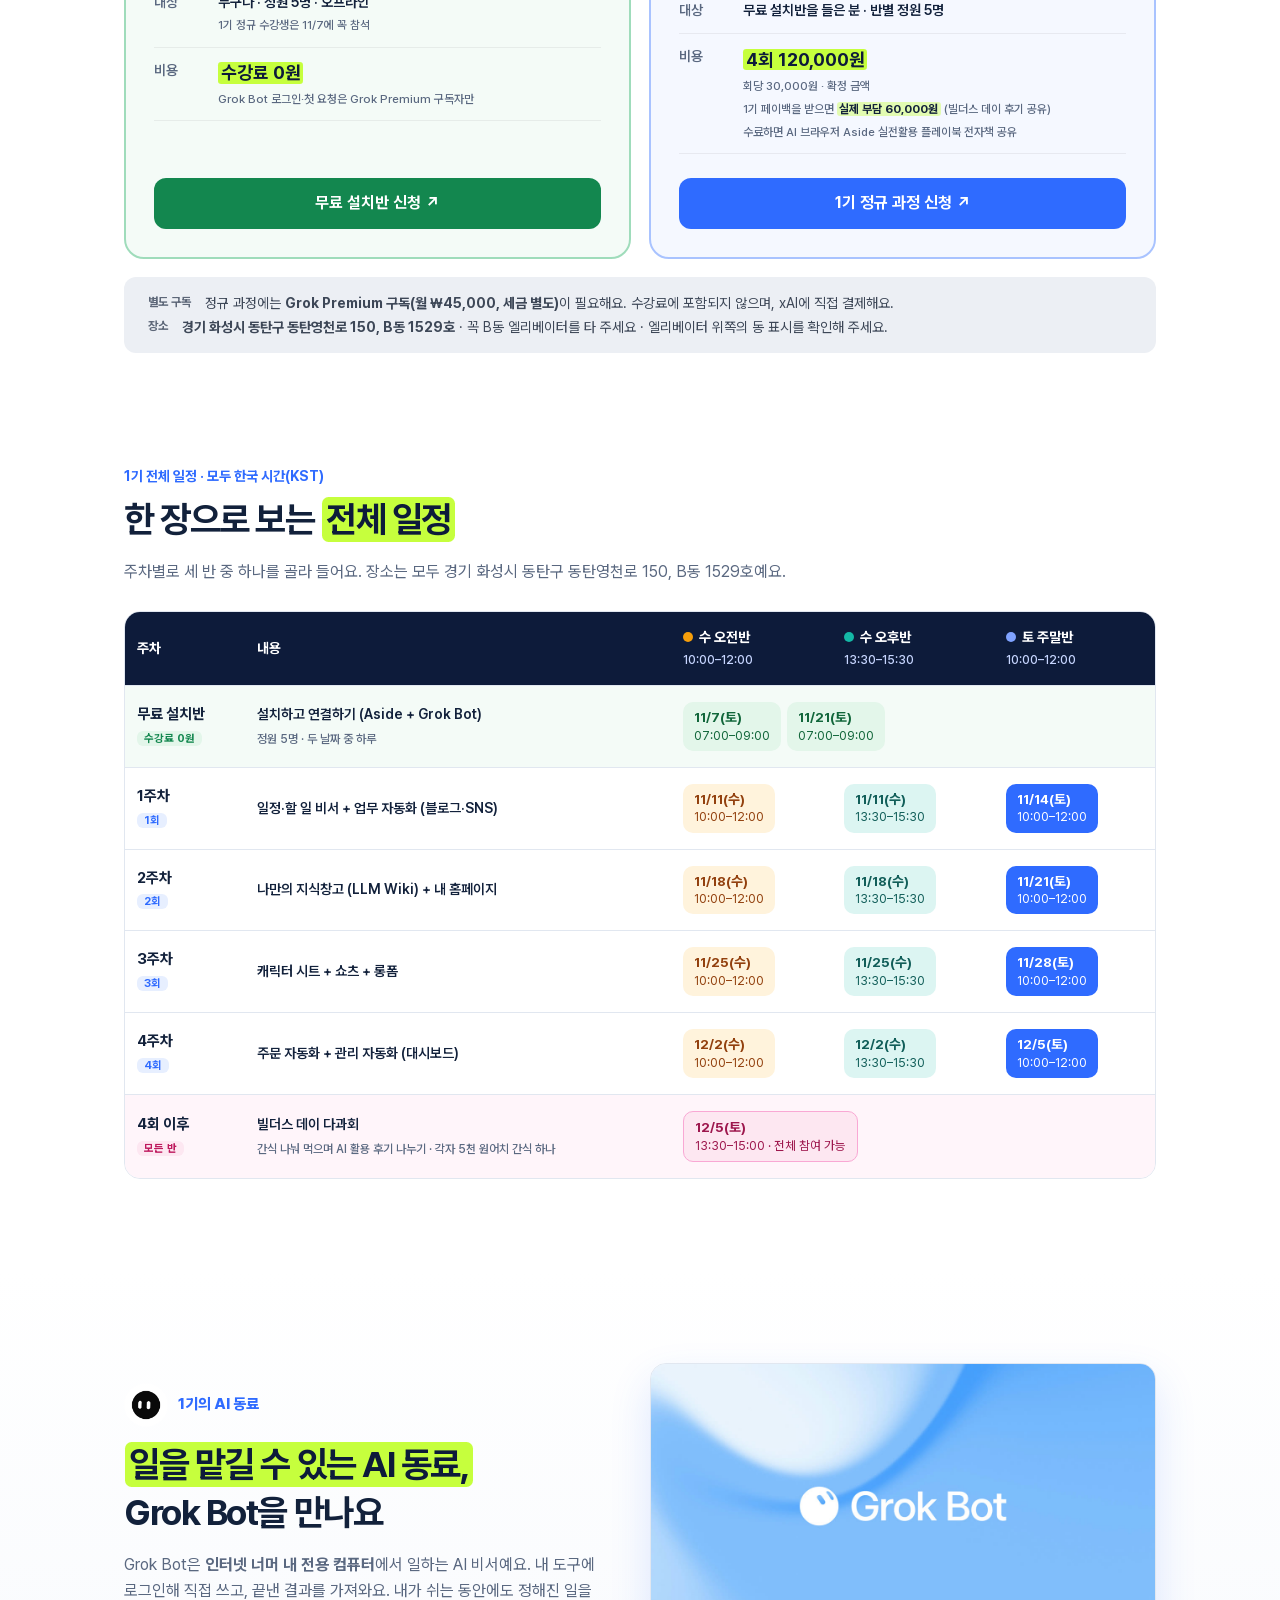
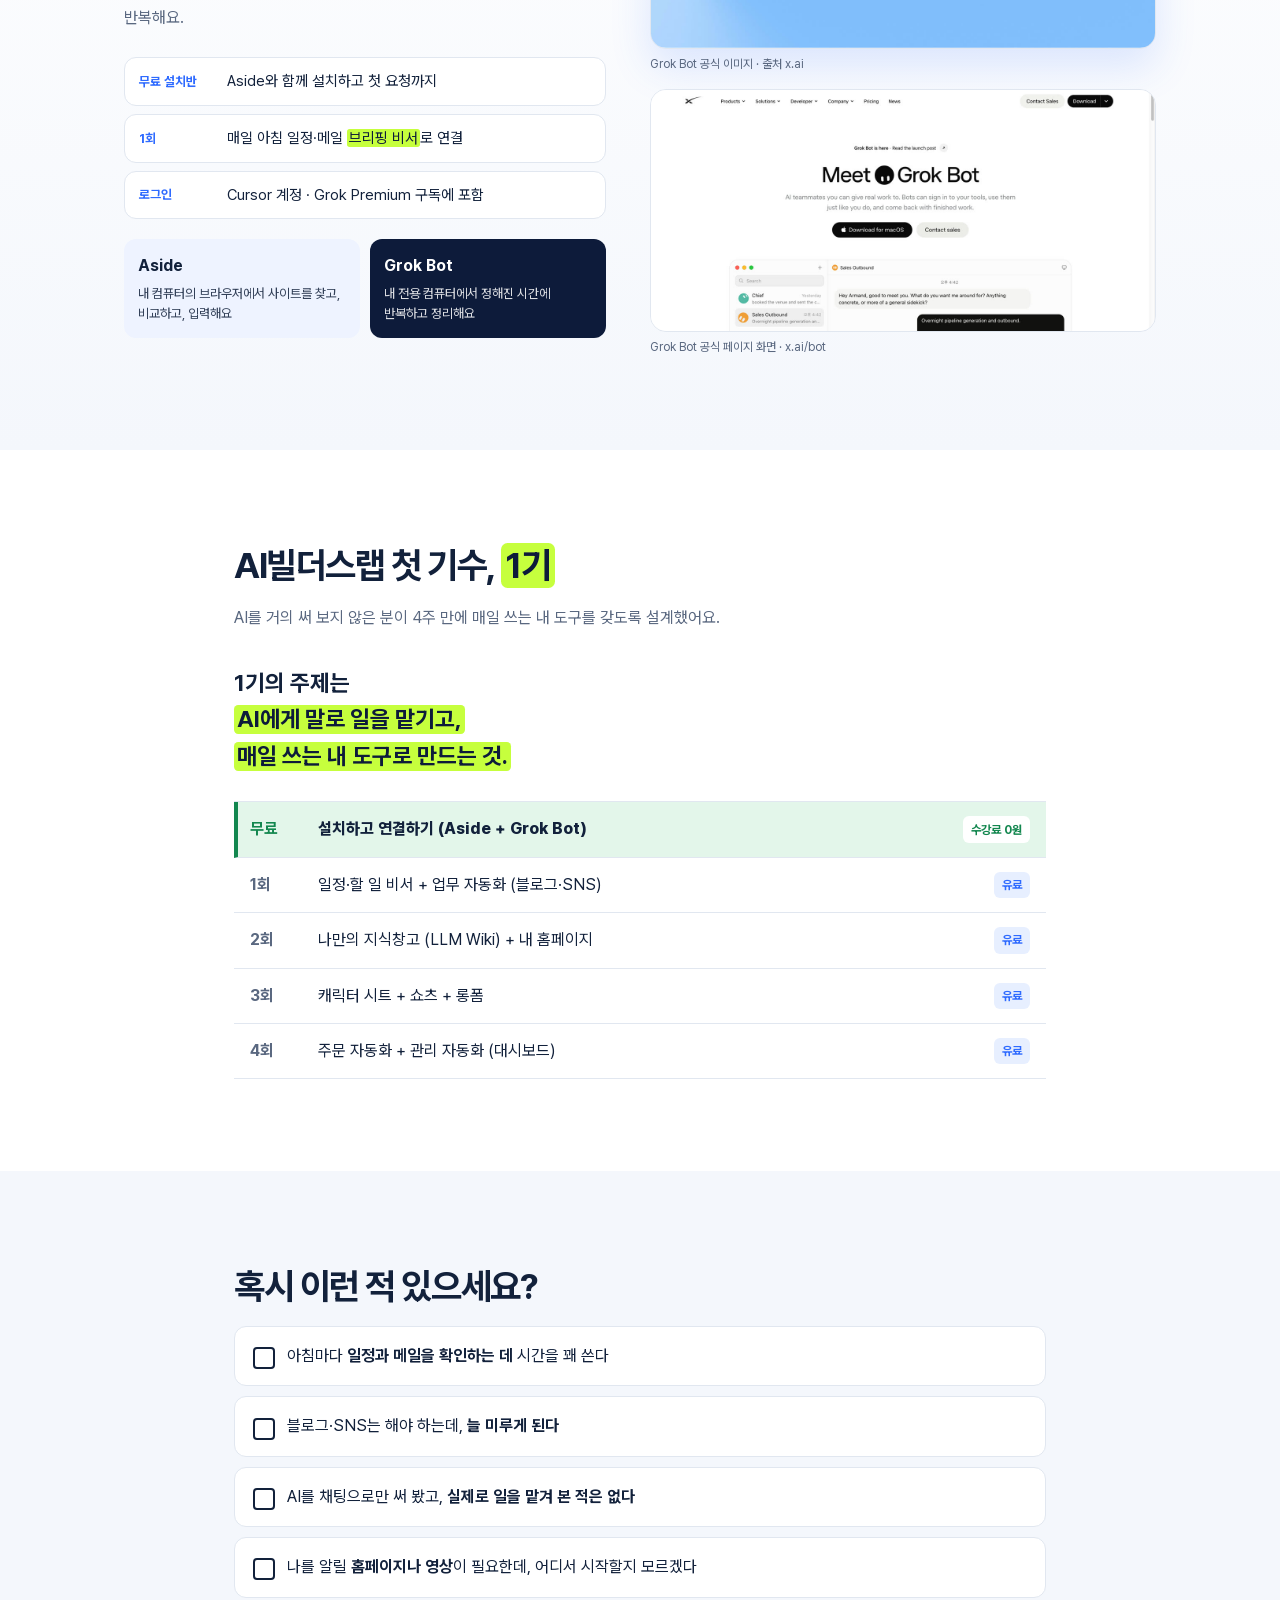
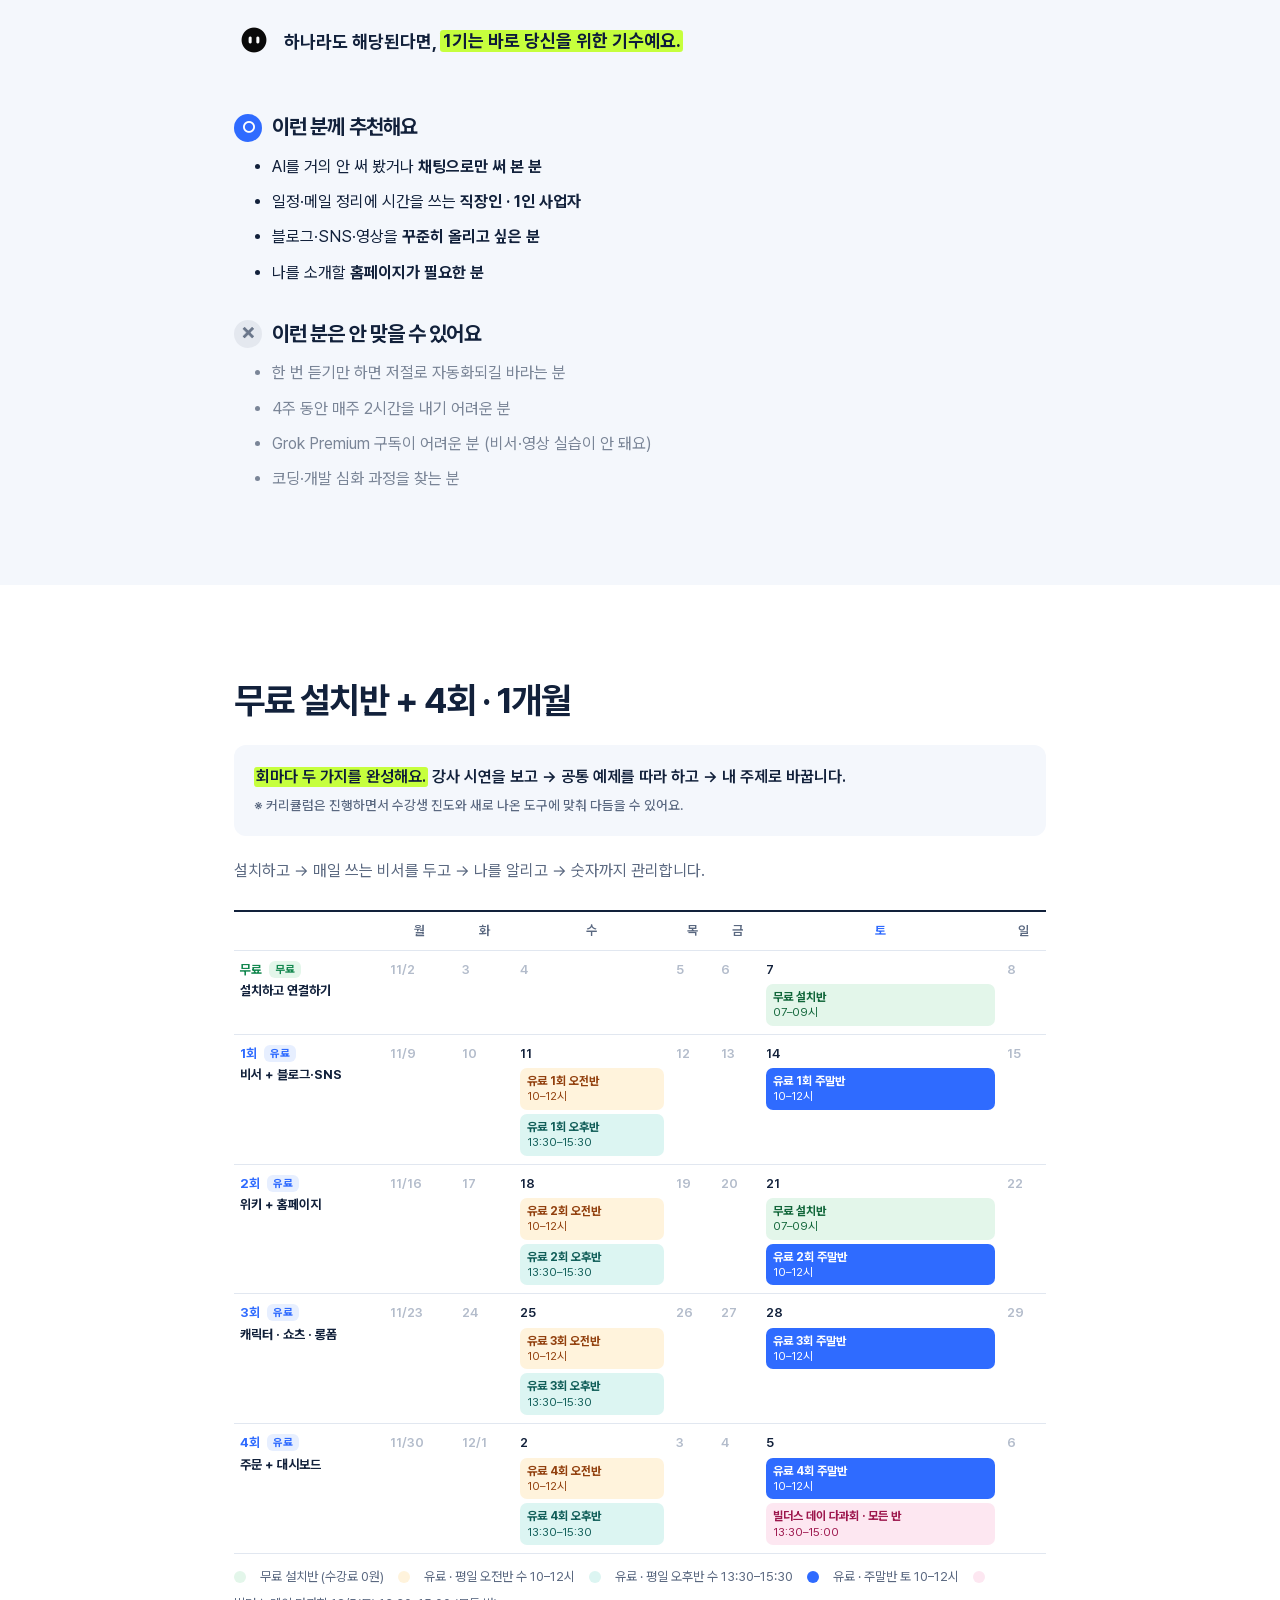
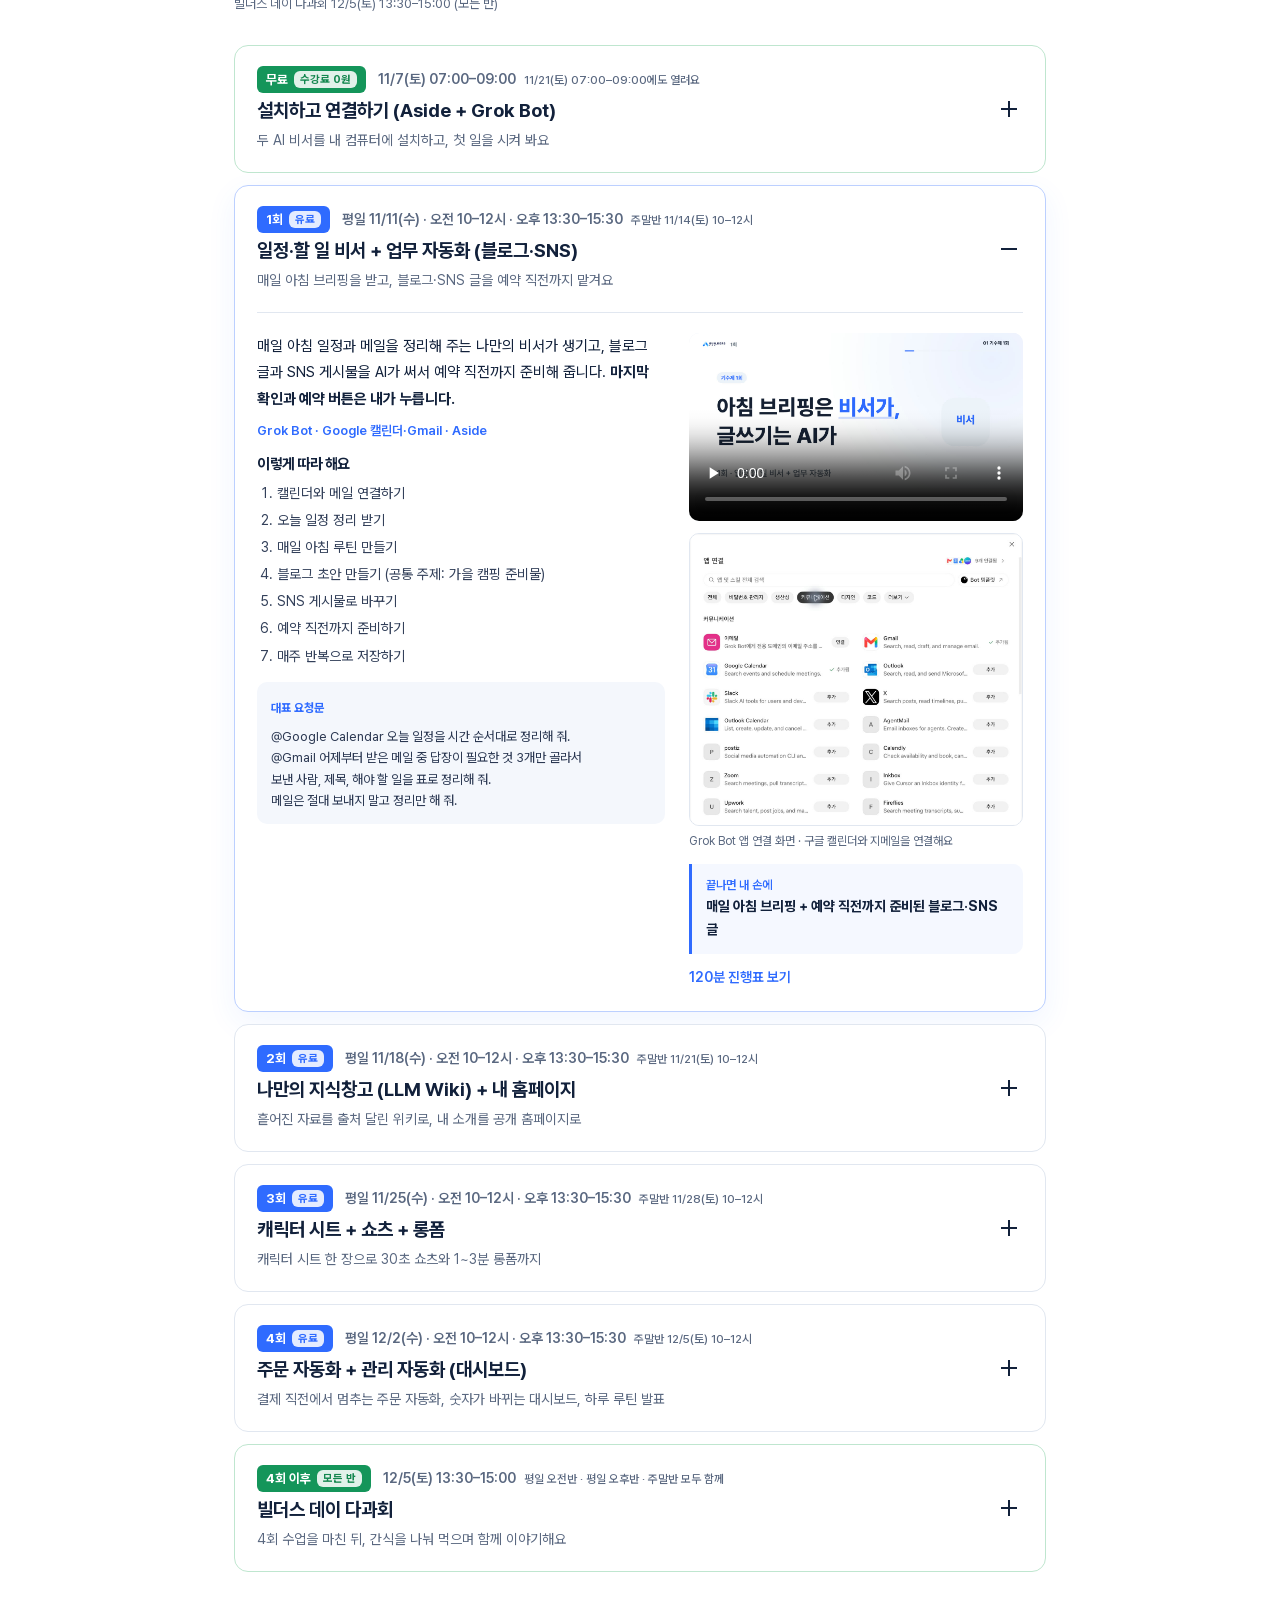
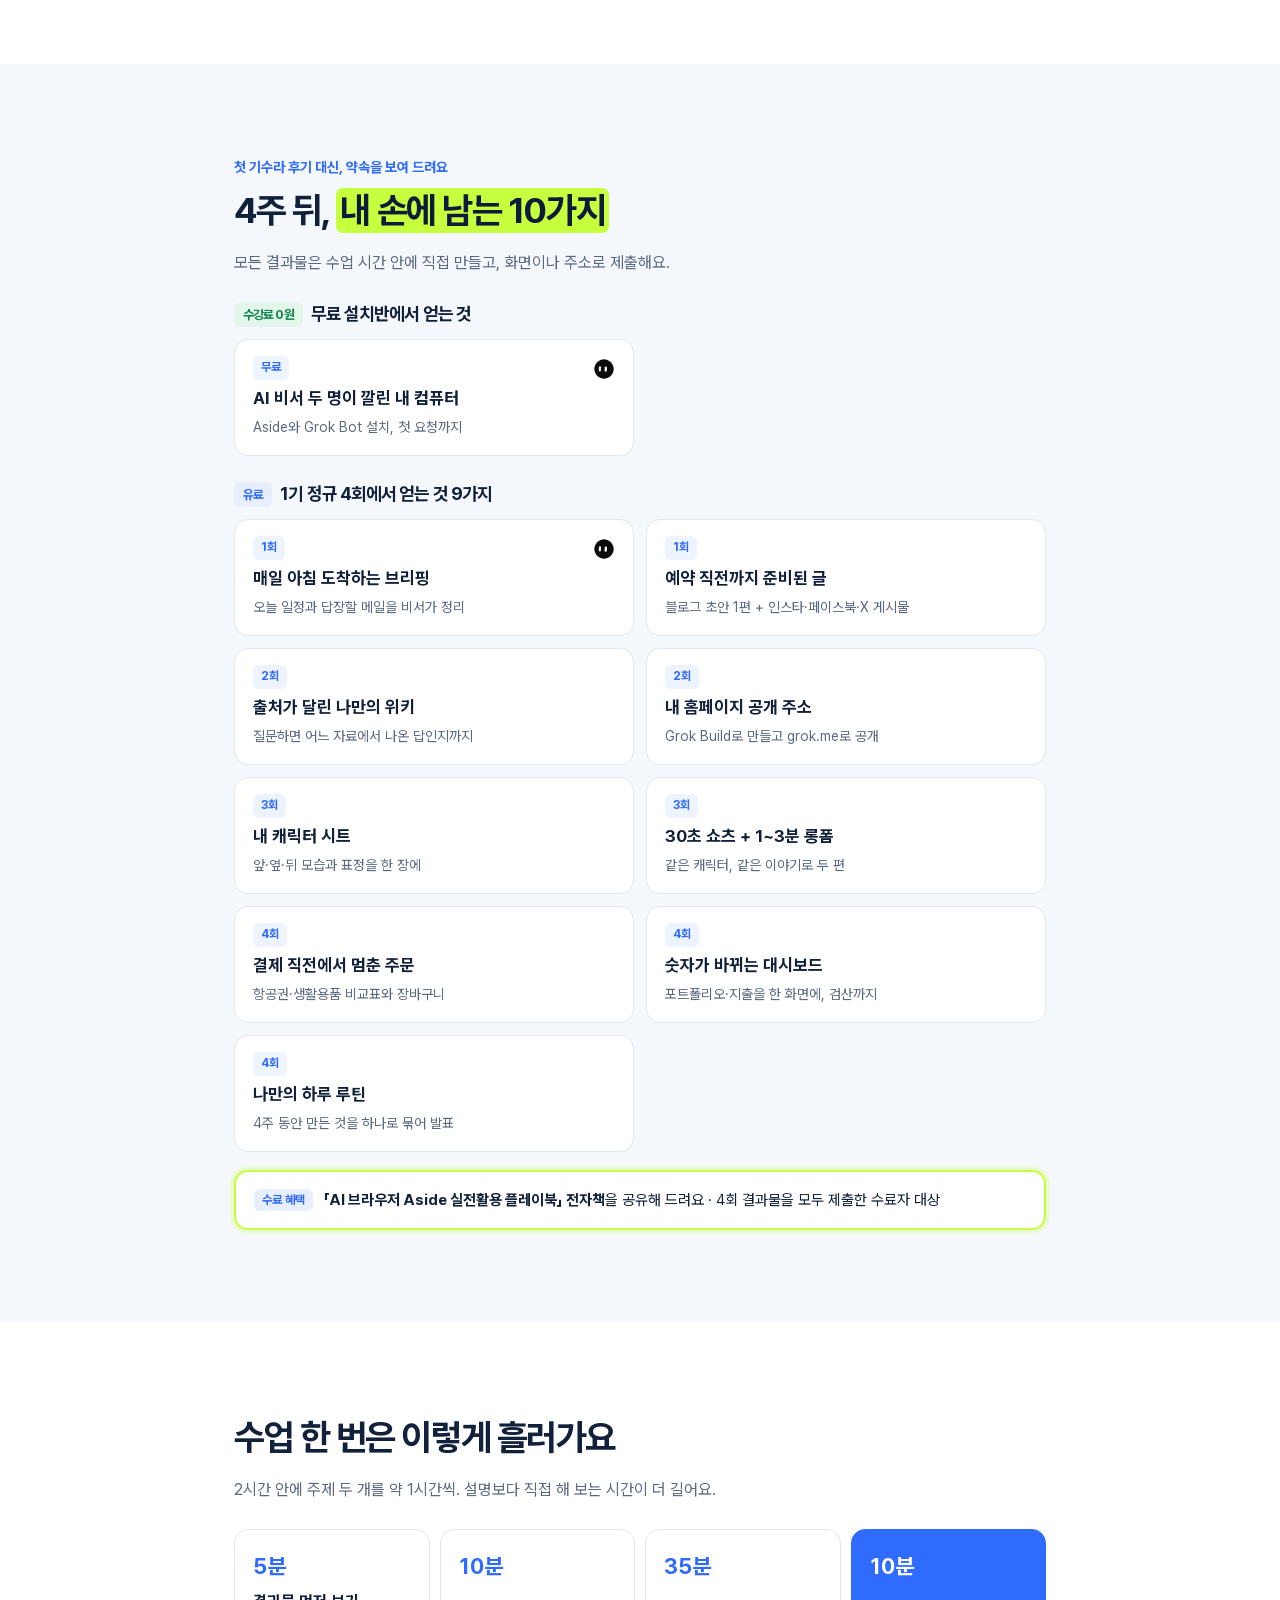
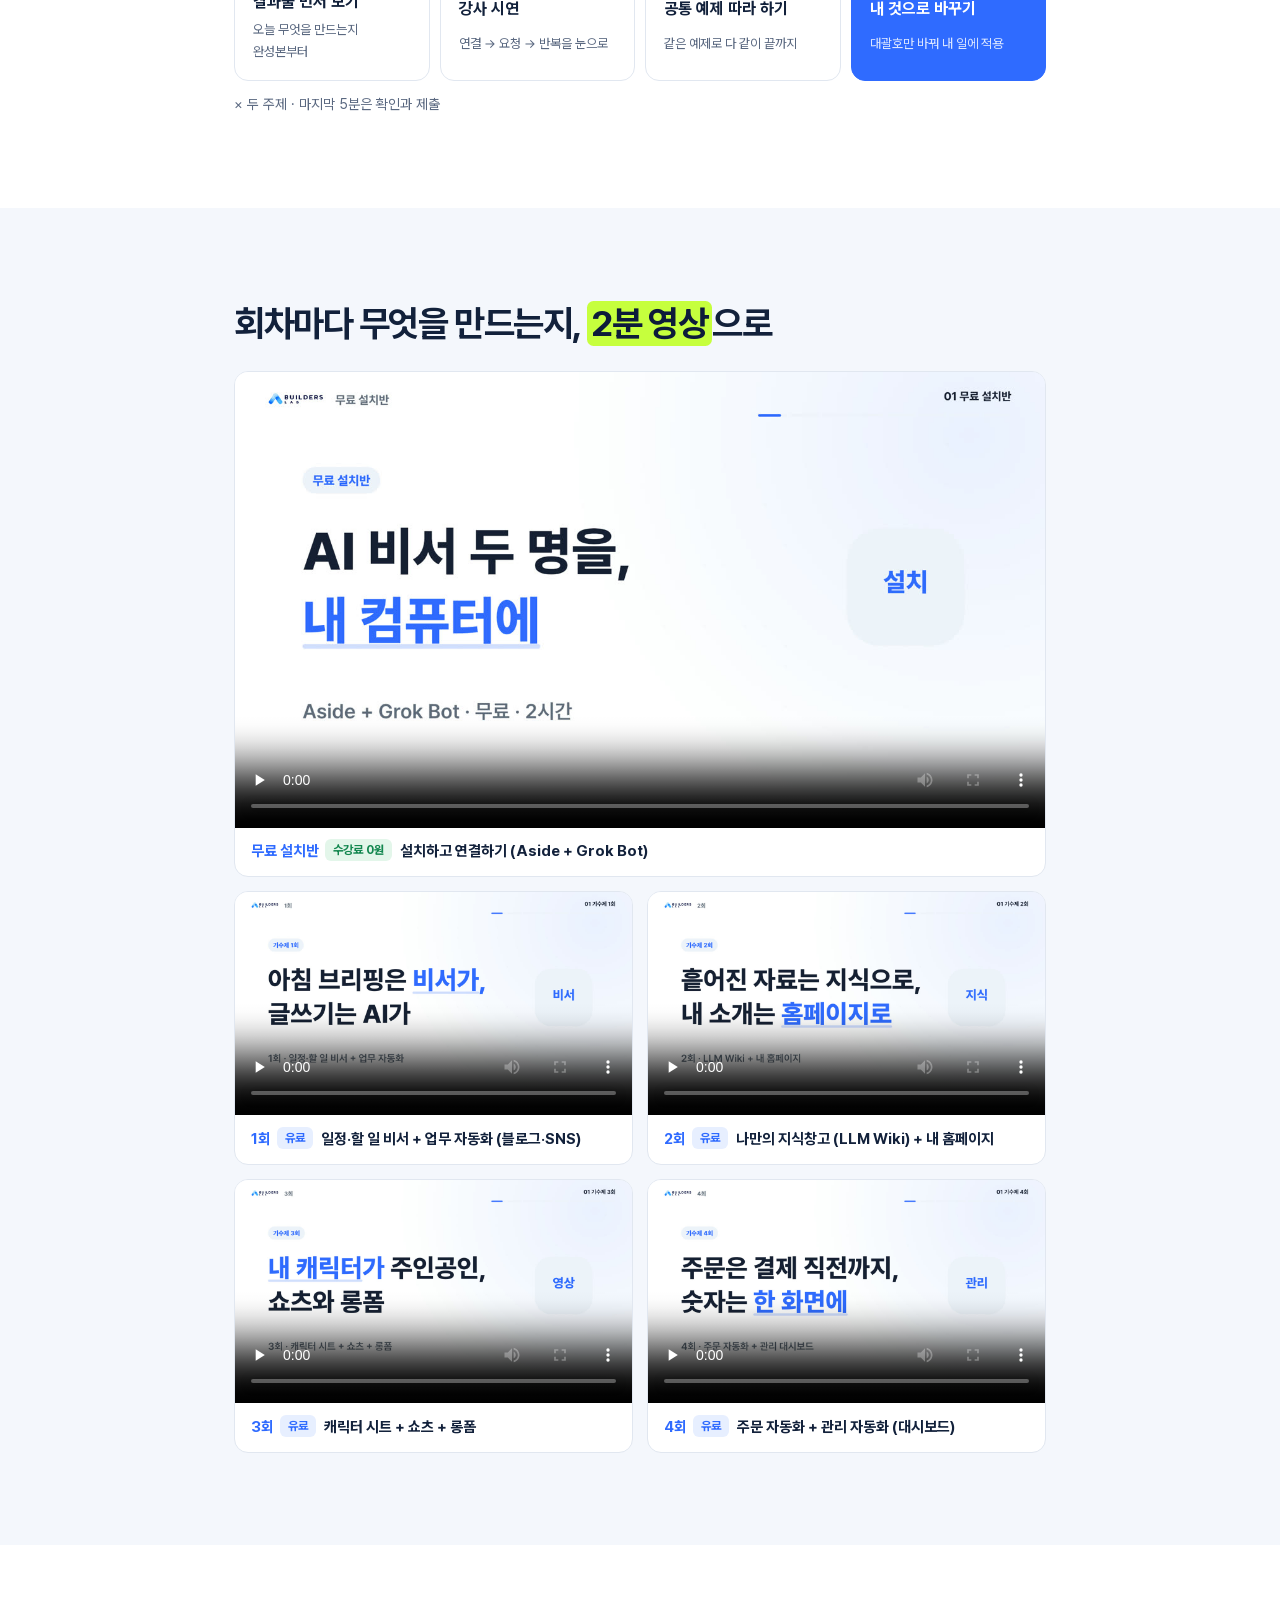
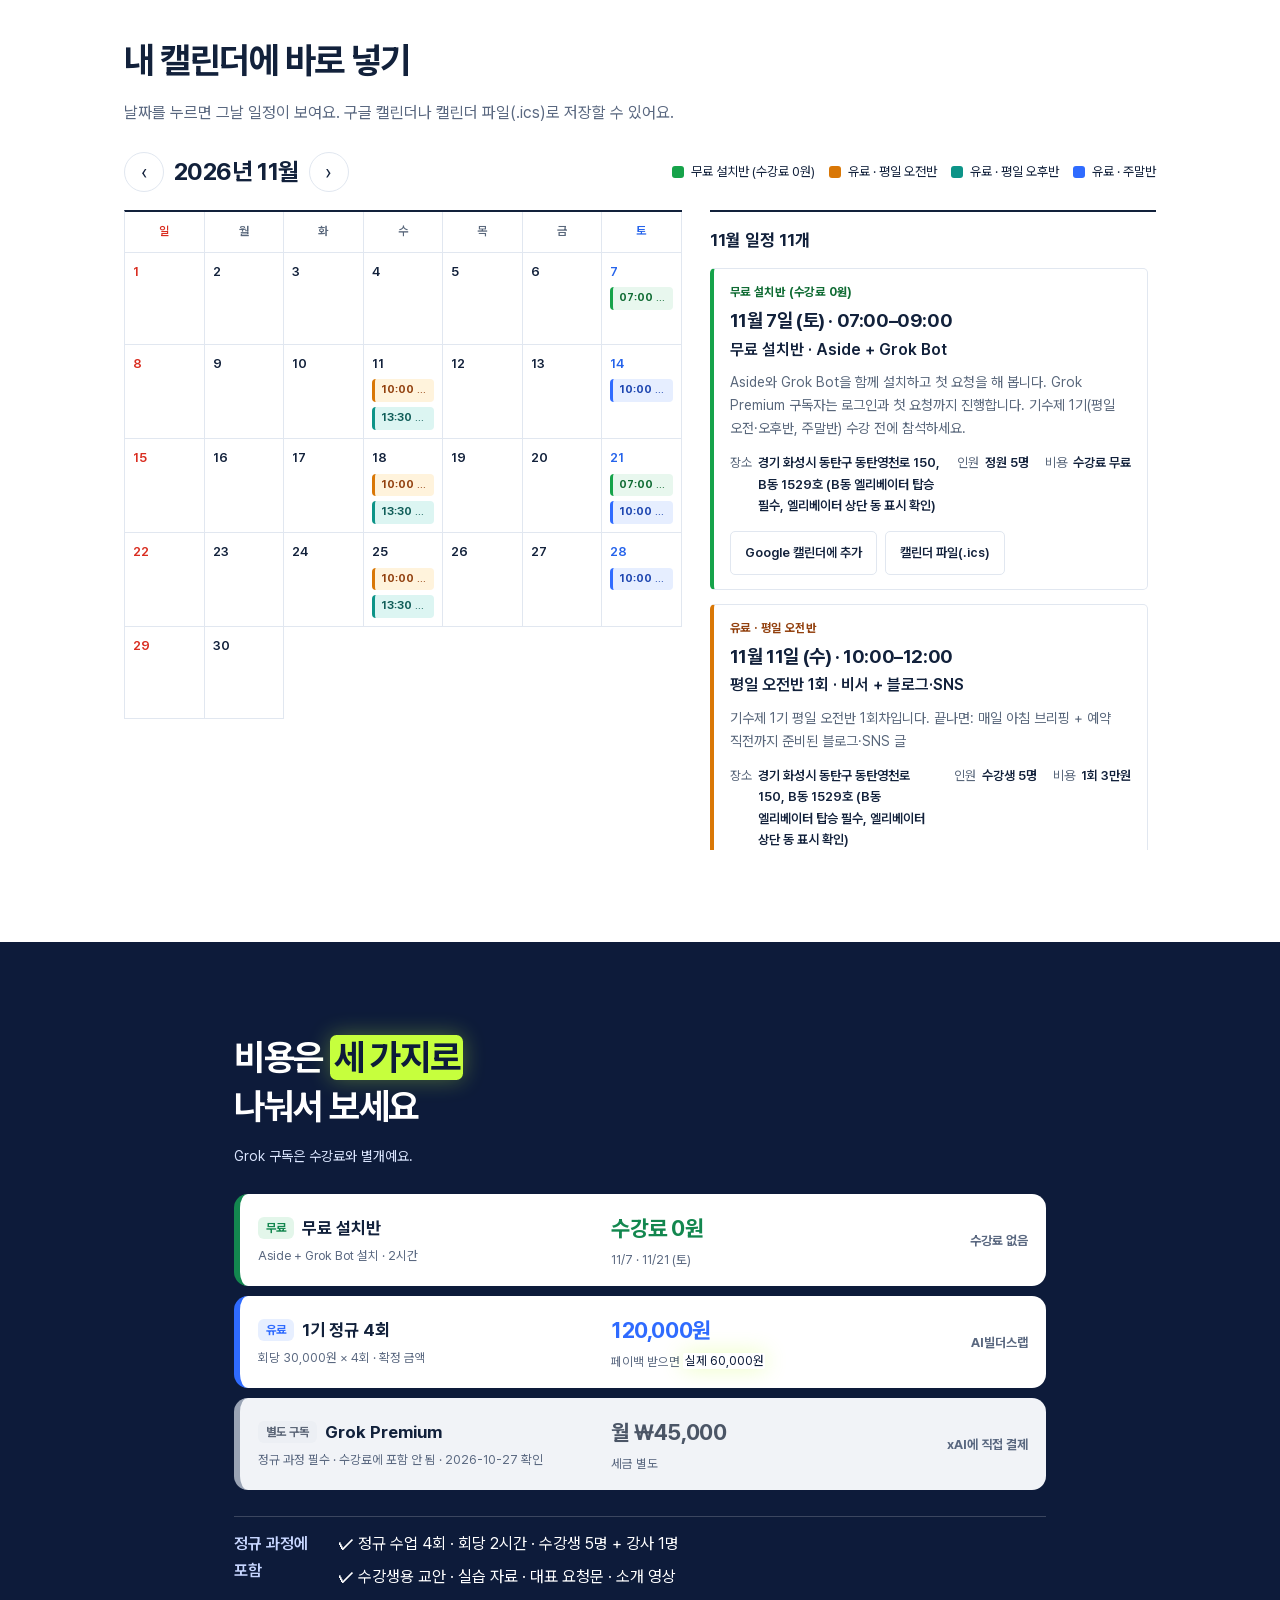
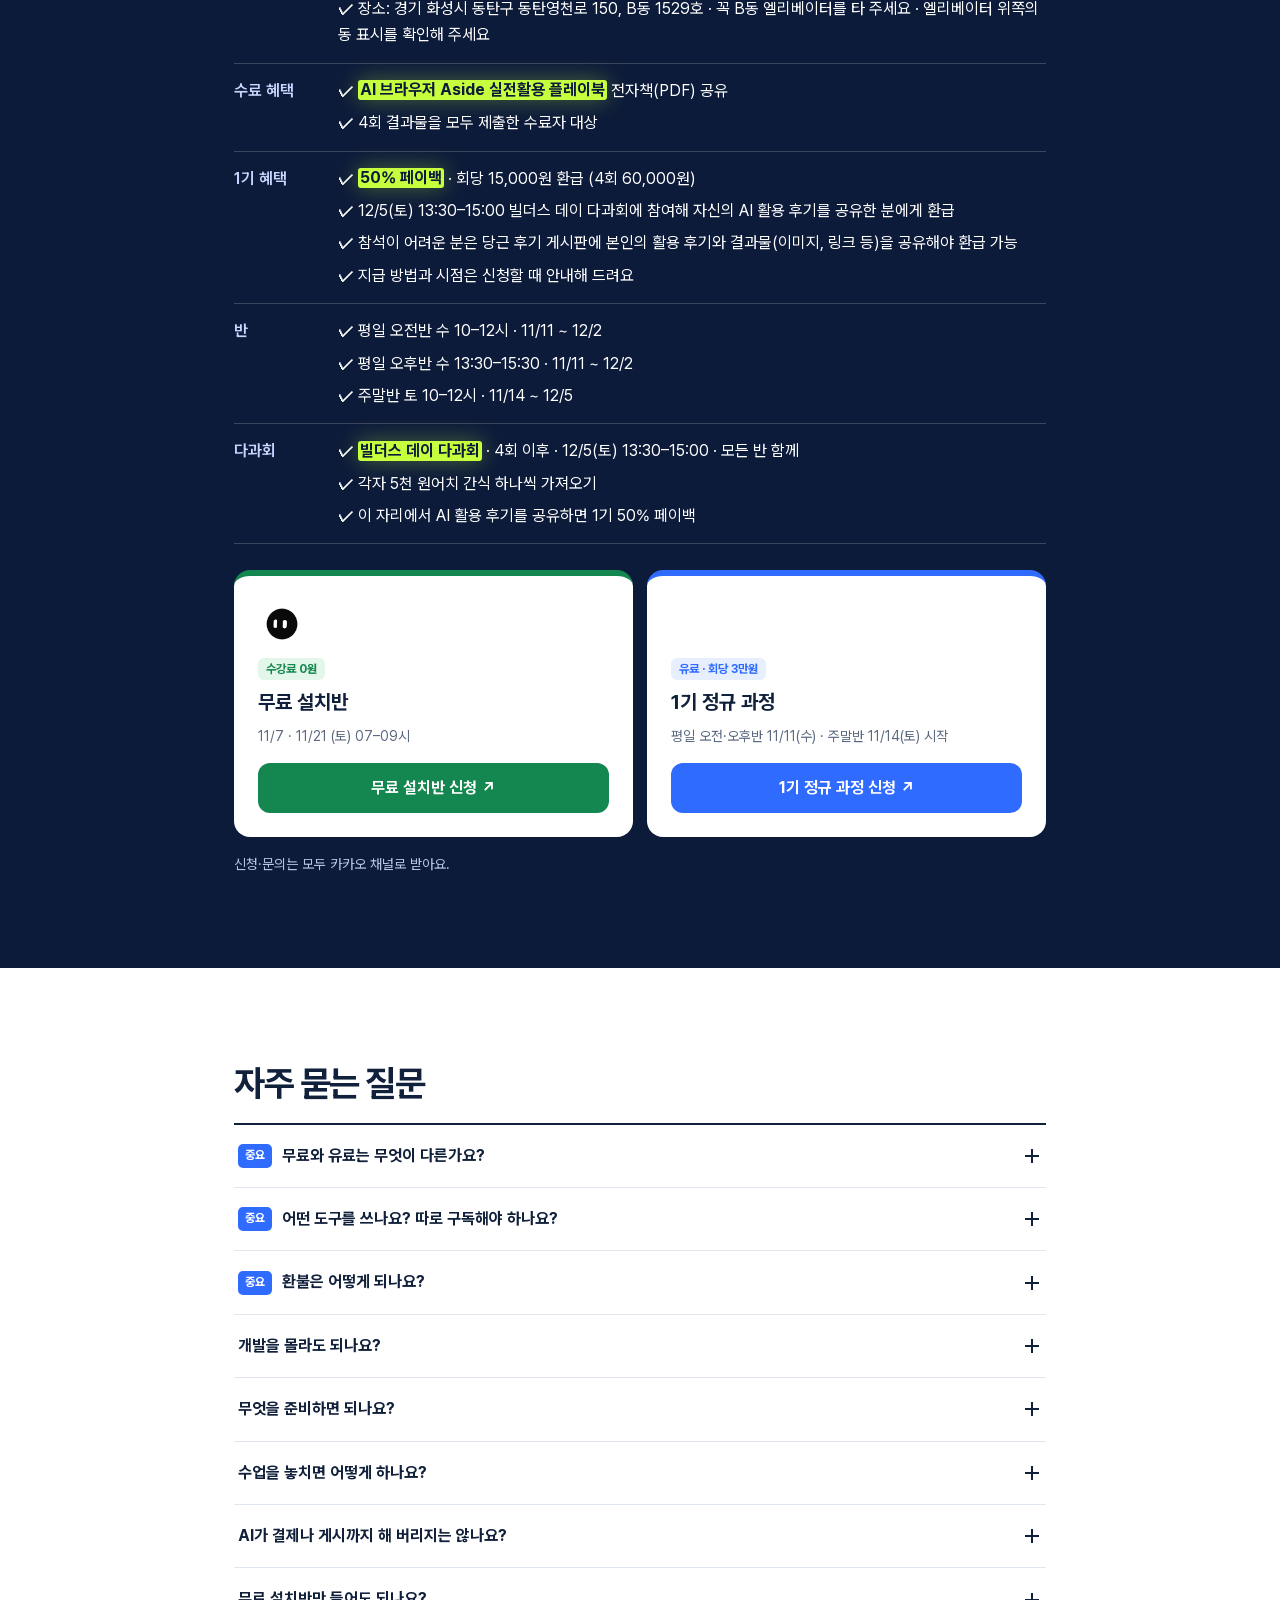
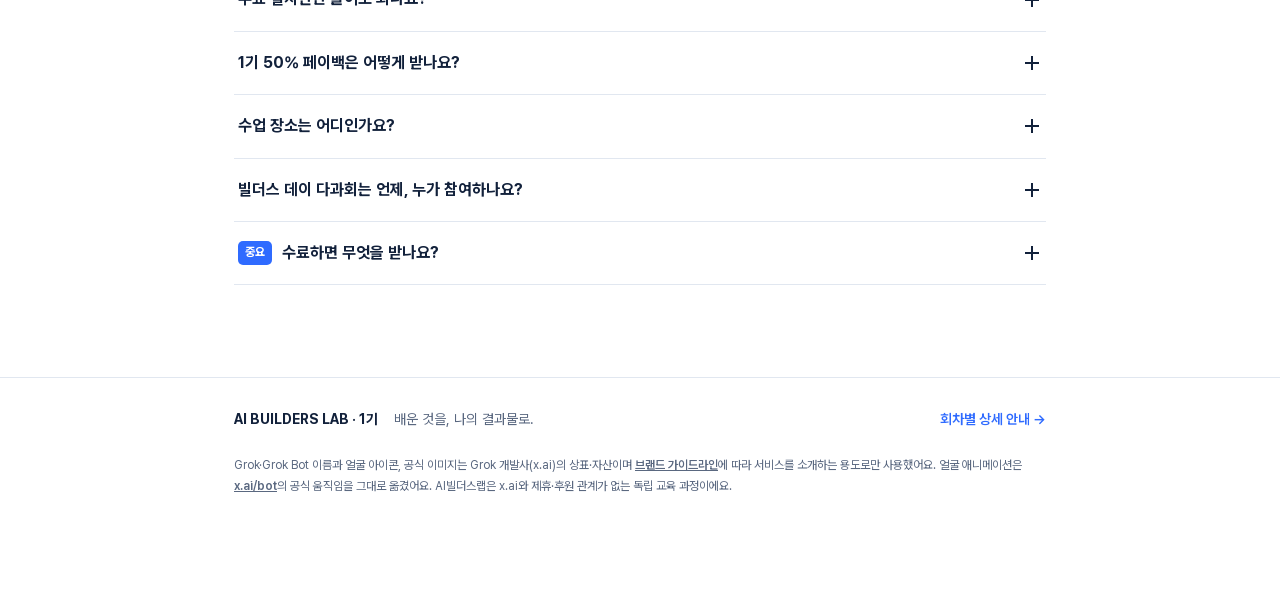
==== commit 549653ce: "1기 빌더스 데이 다과회 12/5(토) 13:30–15:00으로 변경" ====
--- a/index.html
+++ b/index.html
@@ -58,7 +58,7 @@
       <p class="tcard-sub"><em class="pill sub">별도 구독</em>정규 과정에는 <strong>Grok Premium 구독(월 ₩45,000, 세금 별도)</strong>이 필요해요. 수강료에 포함되지 않으며, xAI에 직접 결제해요.<br><em class="pill sub">장소</em><strong>경기 화성시 동탄구 동탄영천로 150, B동 1529호</strong> · 꼭 B동 엘리베이터를 타 주세요 · 엘리베이터 위쪽의 동 표시를 확인해 주세요.</p>
     </div></section>
 
-    <section class="r-sec" id="timetable"><div class="r-wrap"><p class="r-kicker">1기 전체 일정 · 모두 한국 시간(KST)</p><h2>한 장으로 보는 <mark>전체 일정</mark></h2><p class="r-sub">주차별로 세 반 중 하나를 골라 들어요. 장소는 모두 경기 화성시 동탄구 동탄영천로 150, B동 1529호예요.</p><div class="tt-scroll"><table class="tt"><thead><tr><th scope="col">주차</th><th scope="col">내용</th><th scope="col"><span class="tt-dot morning"></span>수 오전반<small>10:00–12:00</small></th><th scope="col"><span class="tt-dot afternoon"></span>수 오후반<small>13:30–15:30</small></th><th scope="col"><span class="tt-dot weekend"></span>토 주말반<small>10:00–12:00</small></th></tr></thead><tbody><tr class="tt-free"><th scope="row" data-label="주차"><b>무료 설치반</b><em class="pill free">수강료 0원</em></th><td class="tt-topic" data-label="내용">설치하고 연결하기 (Aside + Grok Bot)<small>정원 5명 · 두 날짜 중 하루</small></td><td colspan="3" class="tt-span" data-label="일정"><span class="tt-chip free"><b>11/7(토)</b>07:00–09:00</span><span class="tt-chip free"><b>11/21(토)</b>07:00–09:00</span></td></tr><tr><th scope="row" data-label="주차"><b>1주차</b><em class="pill paid">1회</em></th><td class="tt-topic" data-label="내용">일정·할 일 비서 + 업무 자동화 (블로그·SNS)</td><td data-label="수 오전반"><span class="tt-chip morning"><b>11/11(수)</b>10:00–12:00</span></td><td data-label="수 오후반"><span class="tt-chip afternoon"><b>11/11(수)</b>13:30–15:30</span></td><td data-label="토 주말반"><span class="tt-chip weekend"><b>11/14(토)</b>10:00–12:00</span></td></tr><tr><th scope="row" data-label="주차"><b>2주차</b><em class="pill paid">2회</em></th><td class="tt-topic" data-label="내용">나만의 지식창고 (LLM Wiki) + 내 홈페이지</td><td data-label="수 오전반"><span class="tt-chip morning"><b>11/18(수)</b>10:00–12:00</span></td><td data-label="수 오후반"><span class="tt-chip afternoon"><b>11/18(수)</b>13:30–15:30</span></td><td data-label="토 주말반"><span class="tt-chip weekend"><b>11/21(토)</b>10:00–12:00</span></td></tr><tr><th scope="row" data-label="주차"><b>3주차</b><em class="pill paid">3회</em></th><td class="tt-topic" data-label="내용">캐릭터 시트 + 쇼츠 + 롱폼</td><td data-label="수 오전반"><span class="tt-chip morning"><b>11/25(수)</b>10:00–12:00</span></td><td data-label="수 오후반"><span class="tt-chip afternoon"><b>11/25(수)</b>13:30–15:30</span></td><td data-label="토 주말반"><span class="tt-chip weekend"><b>11/28(토)</b>10:00–12:00</span></td></tr><tr><th scope="row" data-label="주차"><b>4주차</b><em class="pill paid">4회</em></th><td class="tt-topic" data-label="내용">주문 자동화 + 관리 자동화 (대시보드)</td><td data-label="수 오전반"><span class="tt-chip morning"><b>12/2(수)</b>10:00–12:00</span></td><td data-label="수 오후반"><span class="tt-chip afternoon"><b>12/2(수)</b>13:30–15:30</span></td><td data-label="토 주말반"><span class="tt-chip weekend"><b>12/5(토)</b>10:00–12:00</span></td></tr><tr class="tt-party"><th scope="row" data-label="주차"><b>4회 이후</b><em class="pill party">모든 반</em></th><td class="tt-topic" data-label="내용">빌더스 데이 다과회<small>간식 나눠 먹으며 AI 활용 후기 나누기 · 각자 5천 원어치 간식 하나</small></td><td colspan="3" class="tt-span" data-label="일정"><span class="tt-chip party"><b>12/5(토)</b>12:00–13:00 · 전체 참여 가능</span></td></tr></tbody></table></div></div></section>
+    <section class="r-sec" id="timetable"><div class="r-wrap"><p class="r-kicker">1기 전체 일정 · 모두 한국 시간(KST)</p><h2>한 장으로 보는 <mark>전체 일정</mark></h2><p class="r-sub">주차별로 세 반 중 하나를 골라 들어요. 장소는 모두 경기 화성시 동탄구 동탄영천로 150, B동 1529호예요.</p><div class="tt-scroll"><table class="tt"><thead><tr><th scope="col">주차</th><th scope="col">내용</th><th scope="col"><span class="tt-dot morning"></span>수 오전반<small>10:00–12:00</small></th><th scope="col"><span class="tt-dot afternoon"></span>수 오후반<small>13:30–15:30</small></th><th scope="col"><span class="tt-dot weekend"></span>토 주말반<small>10:00–12:00</small></th></tr></thead><tbody><tr class="tt-free"><th scope="row" data-label="주차"><b>무료 설치반</b><em class="pill free">수강료 0원</em></th><td class="tt-topic" data-label="내용">설치하고 연결하기 (Aside + Grok Bot)<small>정원 5명 · 두 날짜 중 하루</small></td><td colspan="3" class="tt-span" data-label="일정"><span class="tt-chip free"><b>11/7(토)</b>07:00–09:00</span><span class="tt-chip free"><b>11/21(토)</b>07:00–09:00</span></td></tr><tr><th scope="row" data-label="주차"><b>1주차</b><em class="pill paid">1회</em></th><td class="tt-topic" data-label="내용">일정·할 일 비서 + 업무 자동화 (블로그·SNS)</td><td data-label="수 오전반"><span class="tt-chip morning"><b>11/11(수)</b>10:00–12:00</span></td><td data-label="수 오후반"><span class="tt-chip afternoon"><b>11/11(수)</b>13:30–15:30</span></td><td data-label="토 주말반"><span class="tt-chip weekend"><b>11/14(토)</b>10:00–12:00</span></td></tr><tr><th scope="row" data-label="주차"><b>2주차</b><em class="pill paid">2회</em></th><td class="tt-topic" data-label="내용">나만의 지식창고 (LLM Wiki) + 내 홈페이지</td><td data-label="수 오전반"><span class="tt-chip morning"><b>11/18(수)</b>10:00–12:00</span></td><td data-label="수 오후반"><span class="tt-chip afternoon"><b>11/18(수)</b>13:30–15:30</span></td><td data-label="토 주말반"><span class="tt-chip weekend"><b>11/21(토)</b>10:00–12:00</span></td></tr><tr><th scope="row" data-label="주차"><b>3주차</b><em class="pill paid">3회</em></th><td class="tt-topic" data-label="내용">캐릭터 시트 + 쇼츠 + 롱폼</td><td data-label="수 오전반"><span class="tt-chip morning"><b>11/25(수)</b>10:00–12:00</span></td><td data-label="수 오후반"><span class="tt-chip afternoon"><b>11/25(수)</b>13:30–15:30</span></td><td data-label="토 주말반"><span class="tt-chip weekend"><b>11/28(토)</b>10:00–12:00</span></td></tr><tr><th scope="row" data-label="주차"><b>4주차</b><em class="pill paid">4회</em></th><td class="tt-topic" data-label="내용">주문 자동화 + 관리 자동화 (대시보드)</td><td data-label="수 오전반"><span class="tt-chip morning"><b>12/2(수)</b>10:00–12:00</span></td><td data-label="수 오후반"><span class="tt-chip afternoon"><b>12/2(수)</b>13:30–15:30</span></td><td data-label="토 주말반"><span class="tt-chip weekend"><b>12/5(토)</b>10:00–12:00</span></td></tr><tr class="tt-party"><th scope="row" data-label="주차"><b>4회 이후</b><em class="pill party">모든 반</em></th><td class="tt-topic" data-label="내용">빌더스 데이 다과회<small>간식 나눠 먹으며 AI 활용 후기 나누기 · 각자 5천 원어치 간식 하나</small></td><td colspan="3" class="tt-span" data-label="일정"><span class="tt-chip party"><b>12/5(토)</b>13:30–15:00 · 전체 참여 가능</span></td></tr></tbody></table></div></div></section>
 
     <section class="r-sec gb" id="grokbot"><div class="r-wrap gb-grid">
       <div class="gb-copy">
@@ -104,8 +104,8 @@
       <h2>무료 설치반 + 4회 · 1개월</h2>
       <p class="r-box"><mark>회마다 두 가지를 완성해요.</mark> 강사 시연을 보고 → 공통 예제를 따라 하고 → 내 주제로 바꿉니다.<br><small>※ 커리큘럼은 진행하면서 수강생 진도와 새로 나온 도구에 맞춰 다듬을 수 있어요.</small></p>
       <p class="r-sub">설치하고 → 매일 쓰는 비서를 두고 → 나를 알리고 → 숫자까지 관리합니다.</p>
-      <div class="week-scroll"><table class="week"><thead><tr><th></th><th scope="col">월</th><th scope="col">화</th><th scope="col">수</th><th scope="col">목</th><th scope="col">금</th><th scope="col">토</th><th scope="col">일</th></tr></thead><tbody><tr class="free"><th scope="row"><b>무료 <em class="pill free">무료</em></b><span>설치하고 연결하기</span></th><td class=""><span class="d">11/2</span></td><td class=""><span class="d">3</span></td><td class=""><span class="d">4</span></td><td class=""><span class="d">5</span></td><td class=""><span class="d">6</span></td><td class="has"><span class="d">7</span><span class="ev free"><b>무료 설치반</b>07–09시</span></td><td class=""><span class="d">8</span></td></tr><tr class="paid"><th scope="row"><b>1회 <em class="pill paid">유료</em></b><span>비서 + 블로그·SNS</span></th><td class=""><span class="d">11/9</span></td><td class=""><span class="d">10</span></td><td class="has"><span class="d">11</span><span class="ev morning"><b>유료 1회 오전반</b>10–12시</span><span class="ev afternoon"><b>유료 1회 오후반</b>13:30–15:30</span></td><td class=""><span class="d">12</span></td><td class=""><span class="d">13</span></td><td class="has"><span class="d">14</span><span class="ev weekend"><b>유료 1회 주말반</b>10–12시</span></td><td class=""><span class="d">15</span></td></tr><tr class="paid"><th scope="row"><b>2회 <em class="pill paid">유료</em></b><span>위키 + 홈페이지</span></th><td class=""><span class="d">11/16</span></td><td class=""><span class="d">17</span></td><td class="has"><span class="d">18</span><span class="ev morning"><b>유료 2회 오전반</b>10–12시</span><span class="ev afternoon"><b>유료 2회 오후반</b>13:30–15:30</span></td><td class=""><span class="d">19</span></td><td class=""><span class="d">20</span></td><td class="has"><span class="d">21</span><span class="ev free"><b>무료 설치반</b>07–09시</span><span class="ev weekend"><b>유료 2회 주말반</b>10–12시</span></td><td class=""><span class="d">22</span></td></tr><tr class="paid"><th scope="row"><b>3회 <em class="pill paid">유료</em></b><span>캐릭터 · 쇼츠 · 롱폼</span></th><td class=""><span class="d">11/23</span></td><td class=""><span class="d">24</span></td><td class="has"><span class="d">25</span><span class="ev morning"><b>유료 3회 오전반</b>10–12시</span><span class="ev afternoon"><b>유료 3회 오후반</b>13:30–15:30</span></td><td class=""><span class="d">26</span></td><td class=""><span class="d">27</span></td><td class="has"><span class="d">28</span><span class="ev weekend"><b>유료 3회 주말반</b>10–12시</span></td><td class=""><span class="d">29</span></td></tr><tr class="paid"><th scope="row"><b>4회 <em class="pill paid">유료</em></b><span>주문 + 대시보드</span></th><td class=""><span class="d">11/30</span></td><td class=""><span class="d">12/1</span></td><td class="has"><span class="d">2</span><span class="ev morning"><b>유료 4회 오전반</b>10–12시</span><span class="ev afternoon"><b>유료 4회 오후반</b>13:30–15:30</span></td><td class=""><span class="d">3</span></td><td class=""><span class="d">4</span></td><td class="has"><span class="d">5</span><span class="ev weekend"><b>유료 4회 주말반</b>10–12시</span><span class="ev party"><b>빌더스 데이 다과회 · 모든 반</b>12–13시</span></td><td class=""><span class="d">6</span></td></tr></tbody></table></div>
-      <p class="week-key"><span class="ev free"></span>무료 설치반 (수강료 0원) <span class="ev morning"></span>유료 · 평일 오전반 수 10–12시 <span class="ev afternoon"></span>유료 · 평일 오후반 수 13:30–15:30 <span class="ev weekend"></span>유료 · 주말반 토 10–12시 <span class="ev party"></span>빌더스 데이 다과회 12/5(토) 12–13시 (모든 반)</p>
+      <div class="week-scroll"><table class="week"><thead><tr><th></th><th scope="col">월</th><th scope="col">화</th><th scope="col">수</th><th scope="col">목</th><th scope="col">금</th><th scope="col">토</th><th scope="col">일</th></tr></thead><tbody><tr class="free"><th scope="row"><b>무료 <em class="pill free">무료</em></b><span>설치하고 연결하기</span></th><td class=""><span class="d">11/2</span></td><td class=""><span class="d">3</span></td><td class=""><span class="d">4</span></td><td class=""><span class="d">5</span></td><td class=""><span class="d">6</span></td><td class="has"><span class="d">7</span><span class="ev free"><b>무료 설치반</b>07–09시</span></td><td class=""><span class="d">8</span></td></tr><tr class="paid"><th scope="row"><b>1회 <em class="pill paid">유료</em></b><span>비서 + 블로그·SNS</span></th><td class=""><span class="d">11/9</span></td><td class=""><span class="d">10</span></td><td class="has"><span class="d">11</span><span class="ev morning"><b>유료 1회 오전반</b>10–12시</span><span class="ev afternoon"><b>유료 1회 오후반</b>13:30–15:30</span></td><td class=""><span class="d">12</span></td><td class=""><span class="d">13</span></td><td class="has"><span class="d">14</span><span class="ev weekend"><b>유료 1회 주말반</b>10–12시</span></td><td class=""><span class="d">15</span></td></tr><tr class="paid"><th scope="row"><b>2회 <em class="pill paid">유료</em></b><span>위키 + 홈페이지</span></th><td class=""><span class="d">11/16</span></td><td class=""><span class="d">17</span></td><td class="has"><span class="d">18</span><span class="ev morning"><b>유료 2회 오전반</b>10–12시</span><span class="ev afternoon"><b>유료 2회 오후반</b>13:30–15:30</span></td><td class=""><span class="d">19</span></td><td class=""><span class="d">20</span></td><td class="has"><span class="d">21</span><span class="ev free"><b>무료 설치반</b>07–09시</span><span class="ev weekend"><b>유료 2회 주말반</b>10–12시</span></td><td class=""><span class="d">22</span></td></tr><tr class="paid"><th scope="row"><b>3회 <em class="pill paid">유료</em></b><span>캐릭터 · 쇼츠 · 롱폼</span></th><td class=""><span class="d">11/23</span></td><td class=""><span class="d">24</span></td><td class="has"><span class="d">25</span><span class="ev morning"><b>유료 3회 오전반</b>10–12시</span><span class="ev afternoon"><b>유료 3회 오후반</b>13:30–15:30</span></td><td class=""><span class="d">26</span></td><td class=""><span class="d">27</span></td><td class="has"><span class="d">28</span><span class="ev weekend"><b>유료 3회 주말반</b>10–12시</span></td><td class=""><span class="d">29</span></td></tr><tr class="paid"><th scope="row"><b>4회 <em class="pill paid">유료</em></b><span>주문 + 대시보드</span></th><td class=""><span class="d">11/30</span></td><td class=""><span class="d">12/1</span></td><td class="has"><span class="d">2</span><span class="ev morning"><b>유료 4회 오전반</b>10–12시</span><span class="ev afternoon"><b>유료 4회 오후반</b>13:30–15:30</span></td><td class=""><span class="d">3</span></td><td class=""><span class="d">4</span></td><td class="has"><span class="d">5</span><span class="ev weekend"><b>유료 4회 주말반</b>10–12시</span><span class="ev party"><b>빌더스 데이 다과회 · 모든 반</b>13:30–15:00</span></td><td class=""><span class="d">6</span></td></tr></tbody></table></div>
+      <p class="week-key"><span class="ev free"></span>무료 설치반 (수강료 0원) <span class="ev morning"></span>유료 · 평일 오전반 수 10–12시 <span class="ev afternoon"></span>유료 · 평일 오후반 수 13:30–15:30 <span class="ev weekend"></span>유료 · 주말반 토 10–12시 <span class="ev party"></span>빌더스 데이 다과회 12/5(토) 13:30–15:00 (모든 반)</p>
       <div class="accs"><details class="acc is-free" id="r-s0"><summary><span class="acc-no free">무료<em class="pill free">수강료 0원</em></span><span class="acc-when">11/7(토) 07:00–09:00<small>11/21(토) 07:00–09:00에도 열려요</small></span><strong>설치하고 연결하기 (Aside + Grok Bot)</strong><span class="acc-short">두 AI 비서를 내 컴퓨터에 설치하고, 첫 일을 시켜 봐요</span><i aria-hidden="true"></i></summary><div class="acc-body"><div class="acc-grid"><div><p class="acc-goal">내 컴퓨터에 Aside와 Grok Bot이 설치되어 있고, 두 도구에 첫 일을 시켜 본 상태가 됩니다.</p><p class="acc-tools">Aside · Grok Bot</p><h4>이렇게 따라 해요</h4><ol class="acc-steps"><li>Aside 설치 (약 20분)</li><li>Grok Bot 설치 (약 20분)</li></ol><div class="acc-prompt"><span>대표 요청문</span><pre>네이버 날씨에서 이번 주 서울 날씨를 찾아서
 요일별 최고·최저 기온과 비 소식을 표로 정리해 줘.</pre></div></div><div class="acc-side"><video controls preload="none" playsinline poster="assets/cohort1-videos/s0.jpg" src="assets/cohort1-videos/s0.mp4" aria-label="무료 소개 영상"></video><figure class="acc-shot"><img src="assets/shots/grokbot-00-download.jpg" width="1600" height="768" alt="Grok Bot 공식 다운로드 페이지 (x.ai/bot)" loading="lazy" decoding="async"><figcaption>Grok Bot 공식 다운로드 페이지 (x.ai/bot)</figcaption></figure><p class="acc-out"><span>끝나면 내 손에</span>Aside와 Grok Bot이 깔린 내 컴퓨터</p><p class="acc-links"><a href="cohort1.html#s0">120분 진행표 보기</a></p></div></div></div></details><details class="acc" id="r-s1" open><summary><span class="acc-no">1회<em class="pill paid">유료</em></span><span class="acc-when">평일 11/11(수) · 오전 10–12시 · 오후 13:30–15:30<small>주말반 11/14(토) 10–12시</small></span><strong>일정·할 일 비서 + 업무 자동화 (블로그·SNS)</strong><span class="acc-short">매일 아침 브리핑을 받고, 블로그·SNS 글을 예약 직전까지 맡겨요</span><i aria-hidden="true"></i></summary><div class="acc-body"><div class="acc-grid"><div><p class="acc-goal">매일 아침 일정과 메일을 정리해 주는 나만의 비서가 생기고, 블로그 글과 SNS 게시물을 AI가 써서 예약 직전까지 준비해 줍니다. <strong>마지막 확인과 예약 버튼은 내가 누릅니다.</strong></p><p class="acc-tools">Grok Bot · Google 캘린더·Gmail · Aside</p><h4>이렇게 따라 해요</h4><ol class="acc-steps"><li>캘린더와 메일 연결하기</li><li>오늘 일정 정리 받기</li><li>매일 아침 루틴 만들기</li><li>블로그 초안 만들기 (공통 주제: 가을 캠핑 준비물)</li><li>SNS 게시물로 바꾸기</li><li>예약 직전까지 준비하기</li><li>매주 반복으로 저장하기</li></ol><div class="acc-prompt"><span>대표 요청문</span><pre>@Google Calendar 오늘 일정을 시간 순서대로 정리해 줘.
 @Gmail 어제부터 받은 메일 중 답장이 필요한 것 3개만 골라서
@@ -122,7 +122,7 @@
 - 오전 9시~12시 출발, 성인 1명, 위탁 수하물 포함
 - 항공권 비교 사이트 1곳과 항공사 홈페이지 2곳을 확인해 줘
 - 항공사, 출발 시각, 가격(수하물 포함 총액), 출처 링크를 표로 정리해 줘
-- 예약이나 결제는 하지 말고 표까지만</pre></div></div><div class="acc-side"><video controls preload="none" playsinline poster="assets/cohort1-videos/s4.jpg" src="assets/cohort1-videos/s4.mp4" aria-label="4회 소개 영상"></video><p class="acc-out"><span>끝나면 내 손에</span>결제 직전에서 멈춘 주문 + 숫자가 바뀌는 대시보드 + 하루 루틴</p><p class="acc-links"><a href="cohort1.html#s4">120분 진행표 보기</a></p></div></div></div></details><details class="acc is-free party" id="r-s5"><summary><span class="acc-no free">4회 이후<em class="pill free">모든 반</em></span><span class="acc-when">12/5(토) 12:00–13:00<small>평일 오전반 · 평일 오후반 · 주말반 모두 함께</small></span><strong>빌더스 데이 다과회</strong><span class="acc-short">4회 수업을 마친 뒤, 간식을 나눠 먹으며 함께 이야기해요</span><i aria-hidden="true"></i></summary><div class="acc-body"><div class="acc-grid"><div><p class="acc-goal">4회 수업을 모두 마친 뒤, 모든 반이 한자리에 모여 간식을 나눠 먹는 자리예요. 전체 참여 가능해요.</p><h4>이렇게 준비해요</h4><ol class="acc-steps"><li>각자 5천 원어치 간식 하나씩 가져오기</li></ol></div><div class="acc-side"><p class="acc-out"><span>준비물</span>5천 원어치 간식 하나 🧁</p><p class="acc-out"><span>페이백</span>AI 활용 후기를 공유하면 1기 50% 페이백 · 참석이 어려우면 당근 후기 게시판에 후기와 결과물(이미지, 링크 등) 공유</p></div></div></div></details></div>
+- 예약이나 결제는 하지 말고 표까지만</pre></div></div><div class="acc-side"><video controls preload="none" playsinline poster="assets/cohort1-videos/s4.jpg" src="assets/cohort1-videos/s4.mp4" aria-label="4회 소개 영상"></video><p class="acc-out"><span>끝나면 내 손에</span>결제 직전에서 멈춘 주문 + 숫자가 바뀌는 대시보드 + 하루 루틴</p><p class="acc-links"><a href="cohort1.html#s4">120분 진행표 보기</a></p></div></div></div></details><details class="acc is-free party" id="r-s5"><summary><span class="acc-no free">4회 이후<em class="pill free">모든 반</em></span><span class="acc-when">12/5(토) 13:30–15:00<small>평일 오전반 · 평일 오후반 · 주말반 모두 함께</small></span><strong>빌더스 데이 다과회</strong><span class="acc-short">4회 수업을 마친 뒤, 간식을 나눠 먹으며 함께 이야기해요</span><i aria-hidden="true"></i></summary><div class="acc-body"><div class="acc-grid"><div><p class="acc-goal">4회 수업을 모두 마친 뒤, 모든 반이 한자리에 모여 간식을 나눠 먹는 자리예요. 전체 참여 가능해요.</p><h4>이렇게 준비해요</h4><ol class="acc-steps"><li>각자 5천 원어치 간식 하나씩 가져오기</li></ol></div><div class="acc-side"><p class="acc-out"><span>준비물</span>5천 원어치 간식 하나 🧁</p><p class="acc-out"><span>페이백</span>AI 활용 후기를 공유하면 1기 50% 페이백 · 참석이 어려우면 당근 후기 게시판에 후기와 결과물(이미지, 링크 등) 공유</p></div></div></div></details></div>
     </div></section>
 
     <section class="r-sec wash" id="results"><div class="r-narrow">
@@ -162,9 +162,9 @@
       <dl class="r-incl">
         <div><dt>정규 과정에<br>포함</dt><dd><span>정규 수업 4회 · 회당 2시간 · 수강생 5명 + 강사 1명</span><span>수강생용 교안 · 실습 자료 · 대표 요청문 · 소개 영상</span><span>장소: 경기 화성시 동탄구 동탄영천로 150, B동 1529호 · 꼭 B동 엘리베이터를 타 주세요 · 엘리베이터 위쪽의 동 표시를 확인해 주세요</span></dd></div>
         <div><dt>수료 혜택</dt><dd><span><strong><mark>AI 브라우저 Aside 실전활용 플레이북</mark></strong> 전자책(PDF) 공유</span><span>4회 결과물을 모두 제출한 수료자 대상</span></dd></div>
-        <div><dt>1기 혜택</dt><dd><span><strong><mark>50% 페이백</mark></strong> · 회당 15,000원 환급 (4회 60,000원)</span><span>12/5(토) 12:00–13:00 빌더스 데이 다과회에 참여해 자신의 AI 활용 후기를 공유한 분에게 환급</span><span>참석이 어려운 분은 당근 후기 게시판에 본인의 활용 후기와 결과물(이미지, 링크 등)을 공유해야 환급 가능</span><span>지급 방법과 시점은 신청할 때 안내해 드려요</span></dd></div>
+        <div><dt>1기 혜택</dt><dd><span><strong><mark>50% 페이백</mark></strong> · 회당 15,000원 환급 (4회 60,000원)</span><span>12/5(토) 13:30–15:00 빌더스 데이 다과회에 참여해 자신의 AI 활용 후기를 공유한 분에게 환급</span><span>참석이 어려운 분은 당근 후기 게시판에 본인의 활용 후기와 결과물(이미지, 링크 등)을 공유해야 환급 가능</span><span>지급 방법과 시점은 신청할 때 안내해 드려요</span></dd></div>
         <div><dt>반</dt><dd><span>평일 오전반 수 10–12시 · 11/11 ~ 12/2</span><span>평일 오후반 수 13:30–15:30 · 11/11 ~ 12/2</span><span>주말반 토 10–12시 · 11/14 ~ 12/5</span></dd></div>
-        <div><dt>다과회</dt><dd><span><strong><mark>빌더스 데이 다과회</mark></strong> · 4회 이후 · 12/5(토) 12–13시 · 모든 반 함께</span><span>각자 5천 원어치 간식 하나씩 가져오기</span><span>이 자리에서 AI 활용 후기를 공유하면 1기 50% 페이백</span></dd></div>
+        <div><dt>다과회</dt><dd><span><strong><mark>빌더스 데이 다과회</mark></strong> · 4회 이후 · 12/5(토) 13:30–15:00 · 모든 반 함께</span><span>각자 5천 원어치 간식 하나씩 가져오기</span><span>이 자리에서 AI 활용 후기를 공유하면 1기 50% 페이백</span></dd></div>
       </dl>
       <div class="r-price-cta two">
         <div class="free"><img class="bot cta-bot" src="assets/grokbot/grokbot-blink-black-white.gif" width="48" height="48" alt="Grok Bot 얼굴 아이콘" loading="lazy" decoding="async"><em class="pill free">수강료 0원</em><strong>무료 설치반</strong><p>11/7 · 11/21 (토) 07–09시</p><a class="r-btn free" href="https://open.kakao.com/me/aibuilderslab" target="_blank" rel="noopener noreferrer">무료 설치반 신청 ↗</a></div>
@@ -175,7 +175,7 @@
 
     <section class="r-sec" id="faq"><div class="r-narrow">
       <h2>자주 묻는 질문</h2>
-      <div class="faqs"><details class="faq"><summary><em>중요</em>무료와 유료는 무엇이 다른가요?<i aria-hidden="true"></i></summary><p><strong>무료 설치반(수강료 0원)</strong>은 Aside와 Grok Bot을 설치하고 첫 요청을 해 보는 2시간 수업이에요. 누구나 들을 수 있어요. <strong>1기 정규 과정(유료, 회당 3만원 · 4회 12만원)</strong>은 무료 설치반 다음에 4주 동안 비서·자동화·홈페이지·영상·대시보드를 직접 만드는 과정이에요. 정규 과정에는 수강료와 별개로 <strong>Grok Premium 구독(월 ₩45,000, xAI에 직접 결제)</strong>이 필요해요.</p></details><details class="faq"><summary><em>중요</em>어떤 도구를 쓰나요? 따로 구독해야 하나요?<i aria-hidden="true"></i></summary><p>Aside, Obsidian, HyperFrames는 무료이고, Google Flow는 매일 50크레딧을 무료로 줍니다. Grok Bot·Grok Imagine(영상 생성)·Grok Build는 <strong>Grok Premium(월 ₩45,000, 세금 별도)</strong> 구독이 필요해서 기수제는 Premium 구독이 필수예요. Plus 요금제에는 Grok Bot이 없어요. 요금은 2026-10-27에 확인한 기준이며 바뀔 수 있어요. <a href="https://x.ai/pricing" target="_blank" rel="noopener">요금제 비교 ↗</a></p></details><details class="faq"><summary><em>중요</em>환불은 어떻게 되나요?<i aria-hidden="true"></i></summary><p>환불 기준은 신청할 때 따로 안내해 드려요.</p></details><details class="faq"><summary>개발을 몰라도 되나요?<i aria-hidden="true"></i></summary><p>네. AI를 거의 써 보지 않은 성인 입문자를 기준으로 만든 수업이에요. 코드를 쓰지 않고 말로 일을 시킵니다. 회차마다 강사 시연을 보고, 공통 예제를 따라 한 뒤, 내 주제로 바꿔요.</p></details><details class="faq"><summary>무엇을 준비하면 되나요?<i aria-hidden="true"></i></summary><p>노트북(Mac은 macOS 15 이상, Windows 가능), 평소 쓰는 구글 계정, Grok Premium 구독, Grok Bot 로그인용 Cursor 계정이 필요해요. 3회 전에는 HyperFrames에 필요한 Node.js 22 이상과 FFmpeg을 설치해 옵니다. 2회 끝에 안내하고, 막히면 수업 15분 전에 일찍 와서 함께 해결해요.</p></details><details class="faq"><summary>수업을 놓치면 어떻게 하나요?<i aria-hidden="true"></i></summary><p>회차별 진행표와 소개 영상은 이 페이지에서 언제든 볼 수 있고, 수강생에게는 따라 할 수 있는 교안을 드려요. 보강 방법은 신청할 때 안내해 드려요.</p></details><details class="faq"><summary>AI가 결제나 게시까지 해 버리지는 않나요?<i aria-hidden="true"></i></summary><p>아니요. 주문은 결제 직전에서, 블로그·SNS는 예약 직전에서 멈추도록 요청하는 법을 배워요. 결제·예약·게시 버튼은 언제나 본인이 누릅니다.</p></details><details class="faq"><summary>무료 설치반만 들어도 되나요?<i aria-hidden="true"></i></summary><p>네, 무료 설치반은 누구나 수강료 없이 들을 수 있어요(정원 5명). 기수제 1기 수강생은 11/7 설치반에 먼저 참석합니다. Grok Bot 로그인과 첫 요청은 Premium 구독자만 진행해요.</p></details><details class="faq"><summary>1기 50% 페이백은 어떻게 받나요?<i aria-hidden="true"></i></summary><p>12/5(토) 12:00–13:00 빌더스 데이 다과회에 참여해 자신의 AI 활용 후기를 공유한 분에게 환급해 드려요. 회당 3만원 중 15,000원, 4회를 모두 들으면 60,000원이에요. 참석이 어려운 분은 당근 후기 게시판에 본인의 활용 후기와 결과물(이미지, 링크 등)을 공유해야 환급받을 수 있어요. 지급 방법과 시점은 신청할 때 안내해 드려요.</p></details><details class="faq"><summary>수업 장소는 어디인가요?<i aria-hidden="true"></i></summary><p><strong>경기 화성시 동탄구 동탄영천로 150, B동 1529호</strong>에서 오프라인 소규모로 진행해요. 건물에 들어오시면 <strong>꼭 B동 엘리베이터</strong>를 타 주세요. 엘리베이터 위쪽에 적힌 동 표시를 확인하시면 돼요.</p></details><details class="faq"><summary>빌더스 데이 다과회는 언제, 누가 참여하나요?<i aria-hidden="true"></i></summary><p>4회 수업을 마친 뒤 12/5(토) 12:00–13:00에 열려요. 평일 오전반·오후반·주말반 모두 함께 참여할 수 있어요. 각자 5천 원어치 간식 하나씩 가져와 주세요. 이 자리에서 자신의 AI 활용 후기를 공유하면 1기 50% 페이백을 받을 수 있어요.</p></details><details class="faq"><summary><em>중요</em>수료하면 무엇을 받나요?<i aria-hidden="true"></i></summary><p>4회 결과물을 모두 제출하면 수료예요. 수료한 분께는 <strong>「AI 브라우저 Aside 실전활용 플레이북」 전자책(PDF)</strong>을 공유해 드려요. 수업이 끝난 뒤에도 Aside 활용법을 혼자 이어서 익힐 수 있어요.</p></details></div>
+      <div class="faqs"><details class="faq"><summary><em>중요</em>무료와 유료는 무엇이 다른가요?<i aria-hidden="true"></i></summary><p><strong>무료 설치반(수강료 0원)</strong>은 Aside와 Grok Bot을 설치하고 첫 요청을 해 보는 2시간 수업이에요. 누구나 들을 수 있어요. <strong>1기 정규 과정(유료, 회당 3만원 · 4회 12만원)</strong>은 무료 설치반 다음에 4주 동안 비서·자동화·홈페이지·영상·대시보드를 직접 만드는 과정이에요. 정규 과정에는 수강료와 별개로 <strong>Grok Premium 구독(월 ₩45,000, xAI에 직접 결제)</strong>이 필요해요.</p></details><details class="faq"><summary><em>중요</em>어떤 도구를 쓰나요? 따로 구독해야 하나요?<i aria-hidden="true"></i></summary><p>Aside, Obsidian, HyperFrames는 무료이고, Google Flow는 매일 50크레딧을 무료로 줍니다. Grok Bot·Grok Imagine(영상 생성)·Grok Build는 <strong>Grok Premium(월 ₩45,000, 세금 별도)</strong> 구독이 필요해서 기수제는 Premium 구독이 필수예요. Plus 요금제에는 Grok Bot이 없어요. 요금은 2026-10-27에 확인한 기준이며 바뀔 수 있어요. <a href="https://x.ai/pricing" target="_blank" rel="noopener">요금제 비교 ↗</a></p></details><details class="faq"><summary><em>중요</em>환불은 어떻게 되나요?<i aria-hidden="true"></i></summary><p>환불 기준은 신청할 때 따로 안내해 드려요.</p></details><details class="faq"><summary>개발을 몰라도 되나요?<i aria-hidden="true"></i></summary><p>네. AI를 거의 써 보지 않은 성인 입문자를 기준으로 만든 수업이에요. 코드를 쓰지 않고 말로 일을 시킵니다. 회차마다 강사 시연을 보고, 공통 예제를 따라 한 뒤, 내 주제로 바꿔요.</p></details><details class="faq"><summary>무엇을 준비하면 되나요?<i aria-hidden="true"></i></summary><p>노트북(Mac은 macOS 15 이상, Windows 가능), 평소 쓰는 구글 계정, Grok Premium 구독, Grok Bot 로그인용 Cursor 계정이 필요해요. 3회 전에는 HyperFrames에 필요한 Node.js 22 이상과 FFmpeg을 설치해 옵니다. 2회 끝에 안내하고, 막히면 수업 15분 전에 일찍 와서 함께 해결해요.</p></details><details class="faq"><summary>수업을 놓치면 어떻게 하나요?<i aria-hidden="true"></i></summary><p>회차별 진행표와 소개 영상은 이 페이지에서 언제든 볼 수 있고, 수강생에게는 따라 할 수 있는 교안을 드려요. 보강 방법은 신청할 때 안내해 드려요.</p></details><details class="faq"><summary>AI가 결제나 게시까지 해 버리지는 않나요?<i aria-hidden="true"></i></summary><p>아니요. 주문은 결제 직전에서, 블로그·SNS는 예약 직전에서 멈추도록 요청하는 법을 배워요. 결제·예약·게시 버튼은 언제나 본인이 누릅니다.</p></details><details class="faq"><summary>무료 설치반만 들어도 되나요?<i aria-hidden="true"></i></summary><p>네, 무료 설치반은 누구나 수강료 없이 들을 수 있어요(정원 5명). 기수제 1기 수강생은 11/7 설치반에 먼저 참석합니다. Grok Bot 로그인과 첫 요청은 Premium 구독자만 진행해요.</p></details><details class="faq"><summary>1기 50% 페이백은 어떻게 받나요?<i aria-hidden="true"></i></summary><p>12/5(토) 13:30–15:00 빌더스 데이 다과회에 참여해 자신의 AI 활용 후기를 공유한 분에게 환급해 드려요. 회당 3만원 중 15,000원, 4회를 모두 들으면 60,000원이에요. 참석이 어려운 분은 당근 후기 게시판에 본인의 활용 후기와 결과물(이미지, 링크 등)을 공유해야 환급받을 수 있어요. 지급 방법과 시점은 신청할 때 안내해 드려요.</p></details><details class="faq"><summary>수업 장소는 어디인가요?<i aria-hidden="true"></i></summary><p><strong>경기 화성시 동탄구 동탄영천로 150, B동 1529호</strong>에서 오프라인 소규모로 진행해요. 건물에 들어오시면 <strong>꼭 B동 엘리베이터</strong>를 타 주세요. 엘리베이터 위쪽에 적힌 동 표시를 확인하시면 돼요.</p></details><details class="faq"><summary>빌더스 데이 다과회는 언제, 누가 참여하나요?<i aria-hidden="true"></i></summary><p>4회 수업을 마친 뒤 12/5(토) 13:30–15:00에 열려요. 평일 오전반·오후반·주말반 모두 함께 참여할 수 있어요. 각자 5천 원어치 간식 하나씩 가져와 주세요. 이 자리에서 자신의 AI 활용 후기를 공유하면 1기 50% 페이백을 받을 수 있어요.</p></details><details class="faq"><summary><em>중요</em>수료하면 무엇을 받나요?<i aria-hidden="true"></i></summary><p>4회 결과물을 모두 제출하면 수료예요. 수료한 분께는 <strong>「AI 브라우저 Aside 실전활용 플레이북」 전자책(PDF)</strong>을 공유해 드려요. 수업이 끝난 뒤에도 Aside 활용법을 혼자 이어서 익힐 수 있어요.</p></details></div>
     </div></section>
   </main>
   <footer class="r-foot"><div class="r-narrow"><strong>AI BUILDERS LAB · 1기</strong><span>배운 것을, 나의 결과물로.</span><a href="cohort1.html">회차별 상세 안내 →</a><p class="r-legal">Grok·Grok Bot 이름과 얼굴 아이콘, 공식 이미지는 Grok 개발사(x.ai)의 상표·자산이며 <a href="https://x.ai/legal/brand-guidelines" target="_blank" rel="noopener">브랜드 가이드라인</a>에 따라 서비스를 소개하는 용도로만 사용했어요. 얼굴 애니메이션은 <a href="https://x.ai/bot" target="_blank" rel="noopener">x.ai/bot</a>의 공식 움직임을 그대로 옮겼어요. AI빌더스랩은 x.ai와 제휴·후원 관계가 없는 독립 교육 과정이에요.</p></div></footer>
